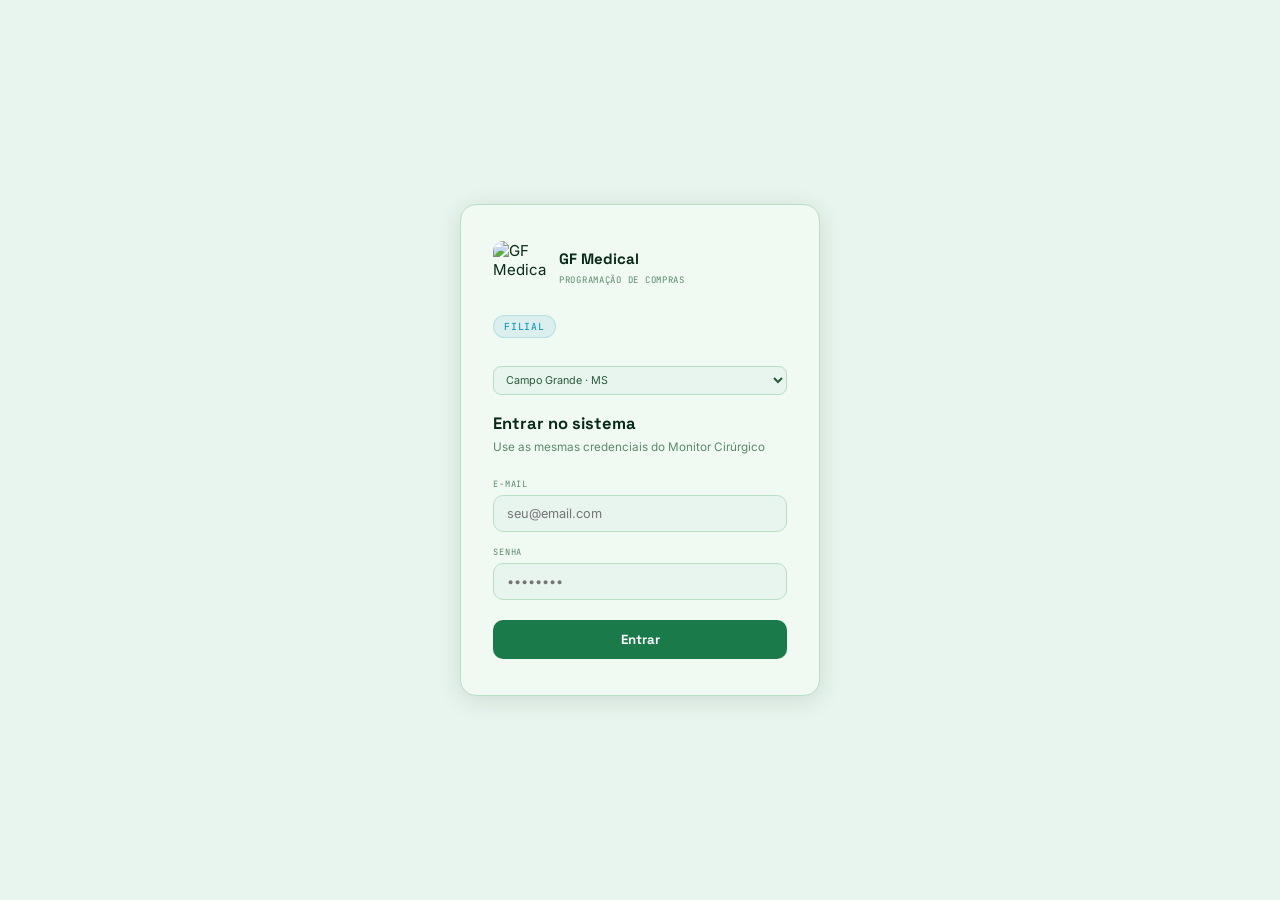
==== compras.html @ 3df59dd7 "Perfil Operador (mesmos acessos do Admin) e login sem ficar preso em Entrando (limite de 15 s) Co-Au" ====
<!DOCTYPE html>
<html lang="pt-BR">
<head>
<!-- Programação de Compras (OPME / material cirúrgico). Mesmo login, visual e filial do Controle de Fretes.
     fretes-config.js (de cada site) fixa a filial; sem ele, escolhe na tela. -->
<script src="fretes-config.js"></script>
<script>
(function(){
  var p = new URLSearchParams(location.search);
  var fixa = (window.FRETES_CONFIG || {}).filialFixa;
  if (fixa === 'cgr' || fixa === 'cba') { window._fretesBranch = fixa; window._filialFixa = true; return; }
  var f = p.get('filial');
  if (f === 'cgr' || f === 'cba') { try { localStorage.setItem('gf_fretes_branch', f); } catch (e) {} }
  var b = null;
  try { b = localStorage.getItem('gf_fretes_branch') || localStorage.getItem('gf_branch'); } catch (e) {}
  window._fretesBranch = b === 'cba' ? 'cba' : 'cgr';
})();
</script>
<meta charset="UTF-8">
<meta name="viewport" content="width=device-width, initial-scale=1.0, viewport-fit=cover">
<title>Compras · GF Medical</title>
<link href="https://fonts.googleapis.com/css2?family=Space+Grotesk:wght@300;400;500;600;700&family=JetBrains+Mono:wght@400;500&family=Inter:wght@300;400;500&display=swap" rel="stylesheet">
<script src="https://cdnjs.cloudflare.com/ajax/libs/xlsx/0.18.5/xlsx.full.min.js"></script>
<script src="nf-import.js"></script>
<style>
*,*::before,*::after{box-sizing:border-box;margin:0;padding:0}
:root{
  --bg:#e8f5ee;--surface:#f0faf3;--surface2:#d8f0e0;--surface3:#c2e6ce;
  --border:#b8dfc4;--border2:#8abfa0;--accent:#1a7a4a;--accent2:#2a9fbf;--accent3:#4db87a;
  --text:#0a2a18;--text2:#2a5a3a;--text3:#5a8a6a;
  --mono:'JetBrains Mono',monospace;--sans:'Inter',sans-serif;--display:'Space Grotesk',sans-serif;
  --radius:10px;--shadow:0 2px 12px rgba(10,42,24,0.08);--shadow-md:0 4px 24px rgba(10,42,24,0.12);
  --ok-c:#1a7a4a;--ok-bg:rgba(26,122,74,0.10);--ok-bd:rgba(26,122,74,0.28);
  --info-c:#2a9fbf;--info-bg:rgba(42,159,191,0.10);--info-bd:rgba(42,159,191,0.28);
  --warn-c:#b7790a;--warn-bg:rgba(212,146,10,0.12);--warn-bd:rgba(212,146,10,0.32);
  --crit-c:#dc2626;--crit-bg:rgba(239,68,68,0.10);--crit-bd:rgba(239,68,68,0.30);
  --mute-c:#6b7280;--mute-bg:rgba(107,114,128,0.10);--mute-bd:rgba(107,114,128,0.25);
}
html{font-size:15px}
body{font-family:var(--sans);background:var(--bg);color:var(--text);min-height:100vh;overflow-x:hidden}
body::before{content:'';position:fixed;inset:0;pointer-events:none;z-index:0;
  background-image:linear-gradient(rgba(26,122,74,0.055) 1px,transparent 1px),linear-gradient(90deg,rgba(26,122,74,0.055) 1px,transparent 1px);
  background-size:48px 48px}
html.modo-demo .sidebar-logo,html.modo-demo .login-logo,html.modo-demo .login-filial-badge{display:none!important}
body.readonly .w-only{display:none!important}
.app{display:flex;min-height:100vh;position:relative;z-index:1}
.sidebar{width:224px;min-height:100vh;background:var(--surface);border-right:1px solid var(--border);display:flex;flex-direction:column;position:fixed;top:0;left:0;z-index:100;box-shadow:var(--shadow)}
.sidebar-logo{padding:15px 16px;border-bottom:1px solid var(--border)}
.logo-mark{display:flex;align-items:center;gap:10px}
.logo-icon{width:34px;height:34px;border-radius:8px;flex-shrink:0;overflow:hidden}
.logo-icon img{width:100%;height:100%;object-fit:cover;border-radius:8px}
.logo-text strong{display:block;font-family:var(--display);font-size:0.84rem;font-weight:700;color:var(--text)}
.logo-text span{font-family:var(--mono);font-size:0.57rem;color:var(--text3);letter-spacing:0.08em;text-transform:uppercase}
.sidebar-inner{padding:10px 8px;flex:1;display:flex;flex-direction:column;overflow-y:auto}
.slabel{font-family:var(--mono);font-size:0.57rem;letter-spacing:0.12em;text-transform:uppercase;color:var(--text3);padding:6px 8px 4px}
.nav-item{display:flex;align-items:center;gap:8px;padding:7px 10px;border-radius:8px;cursor:pointer;font-size:0.78rem;font-weight:500;color:var(--text2);text-decoration:none;transition:all 0.13s;margin-bottom:1px;border:1px solid transparent}
.nav-item:hover{background:var(--surface2);color:var(--text)}
.nav-item.active{background:rgba(26,122,74,0.09);color:var(--accent);border-color:rgba(26,122,74,0.15)}
.nav-icon{font-size:0.9rem;width:18px;text-align:center;flex-shrink:0}
.nbadge{margin-left:auto;color:white;font-family:var(--mono);font-size:0.57rem;padding:1px 6px;border-radius:20px;min-width:18px;text-align:center;background:var(--accent)}
.nbadge.crit{background:var(--crit-c)}
.sdiv{height:1px;background:var(--border);margin:7px 0}
.sidebar-footer{padding:10px;border-top:1px solid var(--border)}
.user-chip{display:flex;align-items:center;gap:9px;padding:8px 10px;border-radius:8px;background:var(--surface2);border:1px solid var(--border)}
.user-avatar{width:28px;height:28px;border-radius:50%;background:linear-gradient(135deg,var(--accent2),var(--accent));display:flex;align-items:center;justify-content:center;font-family:var(--display);font-size:0.62rem;font-weight:700;color:white;flex-shrink:0}
.user-info{flex:1;min-width:0}
.user-info strong{display:block;font-size:0.72rem;font-weight:600;color:var(--text);overflow:hidden;text-overflow:ellipsis;white-space:nowrap}
.user-info span{font-family:var(--mono);font-size:0.57rem;color:var(--text3);text-transform:uppercase;letter-spacing:0.06em}
.logout{background:none;border:1px solid var(--border);border-radius:6px;color:var(--text3);cursor:pointer;font-size:0.7rem;padding:3px 6px}
.logout:hover{color:var(--crit-c);border-color:var(--crit-bd)}
.filial-sel{width:100%;margin-top:8px;padding:6px 8px;border:1px solid var(--border);border-radius:8px;background:var(--bg);font-family:var(--sans);font-size:0.72rem;color:var(--text2)}
.login-filial-sel{width:100%;margin-bottom:18px}
.main{margin-left:224px;flex:1;display:flex;flex-direction:column;min-height:100vh;min-width:0}
.filial-mobile{display:none}
.topbar{min-height:52px;background:var(--surface);border-bottom:1px solid var(--border);display:flex;align-items:center;flex-wrap:wrap;padding:8px 18px;gap:8px;position:sticky;top:0;z-index:50;box-shadow:var(--shadow)}
.page-title{font-family:var(--display);font-size:0.92rem;font-weight:700;color:var(--text);margin-right:auto}
.sbox{display:flex;align-items:center;gap:7px;background:var(--bg);border:1px solid var(--border);border-radius:var(--radius);padding:6px 11px;width:220px}
.sbox:focus-within{border-color:var(--accent)}
.sbox input{border:none;outline:none;background:transparent;font-family:var(--sans);font-size:0.78rem;color:var(--text);flex:1;min-width:0}
.tsel{padding:6px 10px;border:1px solid var(--border);border-radius:var(--radius);background:var(--bg);font-family:var(--sans);font-size:0.75rem;color:var(--text);outline:none}
.tbtn{display:flex;align-items:center;gap:5px;padding:6px 12px;border-radius:var(--radius);font-family:var(--sans);font-size:0.75rem;font-weight:600;cursor:pointer;border:none;transition:all 0.13s;white-space:nowrap}
.tbtn-p{background:var(--accent);color:white}.tbtn-p:hover{background:#155e3a}
.tbtn-g{background:transparent;color:var(--text2);border:1px solid var(--border)}.tbtn-g:hover{background:var(--surface2)}
.tbtn-d{background:transparent;color:var(--crit-c);border:1px solid var(--crit-bd);margin-right:auto}.tbtn-d:hover{background:var(--crit-bg)}
.vtabs{display:none;background:var(--surface);border-bottom:1px solid var(--border);padding:0 10px;overflow-x:auto}
.vtab{padding:9px 12px;font-size:0.76rem;font-weight:500;color:var(--text3);cursor:pointer;border-bottom:2px solid transparent;margin-bottom:-1px;white-space:nowrap}
.vtab.active{color:var(--accent);border-bottom-color:var(--accent);font-weight:600}
.page-content{padding:18px;flex:1;min-width:0}
.view{display:none}.view.active{display:block}

.badge{display:inline-flex;align-items:center;gap:4px;padding:3px 9px;border-radius:20px;font-family:var(--mono);font-size:0.6rem;font-weight:500;letter-spacing:0.04em;text-transform:uppercase;white-space:nowrap;border:1px solid}
.b-ok{color:var(--ok-c);background:var(--ok-bg);border-color:var(--ok-bd)}
.b-info{color:var(--info-c);background:var(--info-bg);border-color:var(--info-bd)}
.b-warn{color:var(--warn-c);background:var(--warn-bg);border-color:var(--warn-bd)}
.b-crit{color:var(--crit-c);background:var(--crit-bg);border-color:var(--crit-bd)}
.b-mute{color:var(--mute-c);background:var(--mute-bg);border-color:var(--mute-bd)}
.pct{font-family:var(--mono);font-size:0.7rem;font-weight:600;padding:2px 7px;border-radius:6px;border:1px solid;white-space:nowrap}
.tag-venc{font-family:var(--mono);font-size:0.55rem;font-weight:700;color:var(--crit-c);margin-left:4px;white-space:nowrap}

.stats-bar{display:grid;grid-template-columns:repeat(4,1fr);gap:10px;margin-bottom:14px}
.stat-card{background:var(--surface);border:1px solid var(--border);border-radius:var(--radius);padding:12px 14px;box-shadow:var(--shadow);position:relative;overflow:hidden}
.stat-card::before{content:'';position:absolute;top:0;left:0;right:0;height:3px;background:var(--accent)}
.stat-card.info::before{background:var(--accent2)}.stat-card.warn::before{background:var(--warn-c)}.stat-card.crit::before{background:var(--crit-c)}
.stat-lbl{font-family:var(--mono);font-size:0.57rem;letter-spacing:0.09em;text-transform:uppercase;color:var(--text3);margin-bottom:5px}
.stat-val{font-family:var(--display);font-size:1.45rem;font-weight:700;color:var(--text);line-height:1.1}
.stat-sub{font-size:0.65rem;color:var(--text3);margin-top:3px}
.dash-grid{display:grid;grid-template-columns:1fr 1fr;gap:14px;margin-bottom:14px}
.dcard{background:var(--surface);border:1px solid var(--border);border-radius:var(--radius);box-shadow:var(--shadow);overflow:hidden}
.dcard-head{padding:11px 15px;border-bottom:1px solid var(--border);background:var(--surface2);font-family:var(--display);font-size:0.8rem;font-weight:700;color:var(--text);display:flex;align-items:center;gap:7px}
.dcard-head small{margin-left:auto;font-family:var(--mono);font-size:0.58rem;font-weight:400;color:var(--text3)}
.dcard-body{padding:14px}
.bars{display:flex;flex-direction:column;gap:7px}
.bar-row{display:grid;grid-template-columns:130px 1fr 92px;align-items:center;gap:10px}
.bar-name{font-size:0.72rem;color:var(--text2);overflow:hidden;text-overflow:ellipsis;white-space:nowrap}
.bar-track{height:16px;position:relative}
.bar-fill{height:100%;background:var(--accent);border-radius:0 4px 4px 0;min-width:2px;transition:width 0.4s}
.bar-row:hover .bar-fill{background:#155e3a}
.bar-val{font-family:var(--mono);font-size:0.66rem;color:var(--text);text-align:right;white-space:nowrap}
.bar-val small{display:block;color:var(--text3);font-size:0.58rem}
.cols{display:flex;align-items:flex-end;gap:10px;height:170px;padding-top:18px;border-bottom:1px solid var(--border)}
.col{flex:1;display:flex;flex-direction:column;align-items:center;justify-content:flex-end;height:100%;min-width:0}
.col-val{font-family:var(--mono);font-size:0.58rem;color:var(--text2);margin-bottom:3px;white-space:nowrap}
.col-fill{width:100%;max-width:46px;background:var(--accent);border-radius:4px 4px 0 0;min-height:2px}
.col:hover .col-fill{background:#155e3a}
.col-lbls{display:flex;gap:10px;margin-top:5px}
.col-lbls span{flex:1;text-align:center;font-family:var(--mono);font-size:0.58rem;color:var(--text3)}
.legend-pct{display:flex;flex-wrap:wrap;gap:8px;font-size:0.68rem;color:var(--text2);align-items:center}
.empty-page{text-align:center;padding:50px 20px;font-family:var(--mono);font-size:0.78rem;color:var(--text3)}
.empty-mini{text-align:center;padding:20px;font-family:var(--mono);font-size:0.7rem;color:var(--text3)}

.filters{display:flex;align-items:center;gap:6px;flex-wrap:wrap;margin-bottom:12px}
.flabel{font-family:var(--mono);font-size:0.58rem;letter-spacing:0.1em;text-transform:uppercase;color:var(--text3)}
.fchip{padding:4px 10px;border-radius:20px;font-size:0.72rem;font-weight:500;cursor:pointer;border:1px solid var(--border);background:var(--surface);color:var(--text2);transition:all 0.13s}
.fchip:hover{border-color:var(--accent);color:var(--accent)}.fchip.on{background:rgba(26,122,74,0.08);border-color:var(--accent);color:var(--accent)}
.fdiv{width:1px;height:16px;background:var(--border);margin:0 4px}
.twrap{background:var(--surface);border:1px solid var(--border);border-radius:var(--radius);box-shadow:var(--shadow);overflow:hidden}
.thead-bar{display:flex;align-items:center;padding:11px 15px;border-bottom:1px solid var(--border);background:var(--surface2);gap:8px;flex-wrap:wrap}
.thead-title{font-family:var(--display);font-size:0.8rem;font-weight:700;color:var(--text)}
.tcount{font-family:var(--mono);font-size:0.6rem;color:var(--text3);background:var(--bg);border:1px solid var(--border);padding:2px 7px;border-radius:10px}
.tscroll{overflow-x:auto}
table{width:100%;border-collapse:collapse}
thead tr{background:rgba(26,122,74,0.025)}
th{font-family:var(--mono);font-size:0.57rem;letter-spacing:0.09em;text-transform:uppercase;color:var(--text3);padding:8px 11px;text-align:left;border-bottom:1px solid var(--border);white-space:nowrap;cursor:pointer;user-select:none}
th.num,td.num{text-align:right}
th .arr{color:var(--accent)}
tbody tr{border-bottom:1px solid var(--border);transition:background 0.12s}
tbody tr.click{cursor:pointer}
tbody tr:hover{background:rgba(26,122,74,0.03)}
tfoot td{border-top:2px solid var(--border2);font-weight:600;color:var(--text);background:rgba(26,122,74,0.03)}
td{padding:9px 11px;font-size:0.76rem;color:var(--text2);vertical-align:middle}
td.num{font-family:var(--mono);font-size:0.72rem;white-space:nowrap}
.td-strong{font-family:var(--display);font-weight:600;color:var(--text);white-space:nowrap}
.td-mono{font-family:var(--mono);font-size:0.67rem;color:var(--text3);white-space:nowrap}
.td-trunc{max-width:190px;white-space:nowrap;overflow:hidden;text-overflow:ellipsis}
.td-doc{font-family:var(--mono);font-size:0.62rem;color:var(--text3);margin-top:1px}
.row-acts{display:flex;gap:3px;justify-content:flex-end}
.abtn{width:25px;height:25px;border-radius:5px;border:1px solid var(--border);background:var(--surface);color:var(--text3);font-size:0.72rem;cursor:pointer;display:flex;align-items:center;justify-content:center;transition:all 0.12s}
.abtn:hover{border-color:var(--accent);color:var(--accent)}
.abtn.del:hover{border-color:var(--crit-c);color:var(--crit-c)}
.stars{color:#d4920a;letter-spacing:1px;white-space:nowrap}
.stars .off{color:var(--border2)}

.modal-ov{position:fixed;inset:0;background:rgba(10,42,24,0.42);backdrop-filter:blur(4px);z-index:200;display:none;align-items:center;justify-content:center;padding:20px}
.modal-ov.open{display:flex}
.modal{background:var(--surface);border:1px solid var(--border);border-radius:14px;width:100%;max-width:700px;box-shadow:var(--shadow-md);overflow:hidden;max-height:calc(100vh - 40px);display:flex;flex-direction:column;animation:mIn 0.2s ease}
@keyframes mIn{from{opacity:0;transform:scale(0.97)}to{opacity:1;transform:scale(1)}}
.mhead{padding:15px 19px;border-bottom:1px solid var(--border);display:flex;align-items:center;justify-content:space-between;background:var(--surface2)}
.mtitle{font-family:var(--display);font-size:0.9rem;font-weight:700;color:var(--text)}
.mclose{width:25px;height:25px;border-radius:6px;border:1px solid var(--border);background:transparent;color:var(--text3);cursor:pointer;font-size:0.85rem}
.mbody{padding:18px;overflow-y:auto;flex:1}
.mfoot{padding:13px 18px;border-top:1px solid var(--border);display:flex;align-items:center;justify-content:flex-end;gap:8px;background:var(--surface2)}
.fgrid{display:grid;grid-template-columns:repeat(4,1fr);gap:11px}
.fg{display:flex;flex-direction:column;gap:4px;grid-column:span 2;min-width:0}
.fg.s1{grid-column:span 1}.fg.s4{grid-column:span 4}
.flbl{font-family:var(--mono);font-size:0.57rem;letter-spacing:0.1em;text-transform:uppercase;color:var(--text3)}
.flbl .req{color:var(--crit-c)}
.finput{padding:8px 11px;border:1px solid var(--border);border-radius:var(--radius);background:var(--bg);font-family:var(--sans);font-size:0.78rem;color:var(--text);outline:none;width:100%}
.finput:focus{border-color:var(--accent);background:var(--surface)}
textarea.finput{resize:vertical;min-height:60px}
.pdf-result{grid-column:span 4;padding:10px 12px;border-radius:var(--radius);background:var(--info-bg);border:1px solid var(--info-bd);font-size:0.72rem;color:var(--text2);line-height:1.6}
.pdf-result b{color:var(--text)}
.pdf-result .ok{color:var(--ok-c)}.pdf-result .miss{color:var(--warn-c)}
.pdf-result details{margin-top:6px}
.pdf-result textarea{width:100%;height:140px;font-family:var(--mono);font-size:0.65rem;margin-top:4px;border:1px solid var(--border);border-radius:6px;padding:6px;background:var(--bg);color:var(--text2)}
.finput.from-pdf{border-color:var(--accent2);background:rgba(42,159,191,0.06)}
.drop-ov{position:fixed;inset:0;z-index:300;background:rgba(42,159,191,0.18);border:3px dashed var(--accent2);display:none;align-items:center;justify-content:center;font-family:var(--display);font-size:1.2rem;font-weight:700;color:var(--accent2);pointer-events:none}
.drop-ov.show{display:flex}
.aud-cob{display:inline-flex;gap:2px}
.ctes-filtros{margin-bottom:14px}.ctes-filtros .filters{margin-bottom:0}
.op-venc{color:var(--crit-c);font-weight:700}
.bk-aviso{display:flex;align-items:center;gap:10px;flex-wrap:wrap;margin-bottom:12px;padding:9px 12px;border-radius:var(--radius);background:rgba(212,146,10,.08);border:1px solid rgba(212,146,10,.35);font-size:0.78rem}
.meta-barra{height:7px;border-radius:4px;background:var(--border);overflow:hidden;min-width:80px}.meta-barra>i{display:block;height:100%;background:var(--ok-c)}.meta-barra>i.passou{background:var(--crit-c)}
.cot-sug-cte{margin-bottom:8px;padding:6px 10px;border-radius:var(--radius);background:rgba(77,184,122,.1);border:1px solid rgba(77,184,122,.35);font-size:0.74rem;display:flex;gap:6px;flex-wrap:wrap;align-items:center}
.cot-opcoes{margin-top:10px;width:100%;min-width:0}.cot-opcoes table{width:100%;table-layout:auto}.cot-opcoes td,.cot-opcoes th{padding:5px 8px}
/* cotação: nada estica a janela para os lados (textos longos quebram linha) */
#modal-form>*{min-width:0}.fpreview{min-width:0;overflow-wrap:anywhere}.fpreview>*{max-width:100%}
.fpreview .td-mono,.cot-opcoes .td-mono,.tab-conta,.tab-dicas,.tab-rec{white-space:normal;overflow-wrap:anywhere}
#modal .mbody{overflow-x:hidden}
.cot-op-atual td{background:rgba(42,159,191,.08)}
.cot-opcoes td:last-child{width:1%;white-space:nowrap}.cot-opcoes .num{white-space:nowrap;overflow-wrap:normal}
.cot-opcoes .fchip,.cot-opcoes .badge{white-space:nowrap;overflow-wrap:normal;word-break:normal}
.chk-coleta{display:flex!important;flex-direction:row!important;align-items:center;gap:6px;justify-content:flex-start;cursor:pointer}
.chk-coleta input{width:auto;margin:0}
.tab-dicas{margin-top:8px;padding:8px 10px;border-radius:var(--radius);background:rgba(42,159,191,.07);border:1px solid rgba(42,159,191,.3);font-size:0.74rem;line-height:1.55}
.tab-dicas ul{margin:4px 0 0 16px;padding:0}.tab-dicas li{margin:3px 0}
.sim-colar{margin-bottom:12px;border:1px dashed var(--border2);border-radius:var(--radius);padding:8px 10px;background:var(--surface)}
.sim-colar summary{cursor:pointer;font-weight:700;font-size:0.8rem;color:var(--text)}
.sim-colar textarea{margin-top:8px;font-size:0.76rem;resize:vertical}
.sim-colar[open] summary{margin-bottom:2px}
#cot-lido,#sim-lido{white-space:normal;overflow-wrap:anywhere;line-height:1.5}
.calculo-wrap{max-width:980px}
.sim-grid{grid-template-columns:1fr 84px 1fr 84px}.sim-grid .fg{grid-column:auto}
.sim-grid .fg:nth-child(5){grid-column:1 / span 2}.sim-grid .fg:nth-child(6){grid-column:3 / span 2}
.sim-vol{display:grid;grid-template-columns:70px repeat(3,1fr) 34px;gap:6px;margin-bottom:6px;align-items:center}
.sim-vol .finput{padding:7px 8px}
.sim-conta{font-size:0.66rem;color:var(--text2);margin-top:2px;line-height:1.4}
@media(max-width:680px){.sim-grid{grid-template-columns:1fr 70px}.sim-grid .fg:nth-child(5),.sim-grid .fg:nth-child(6){grid-column:1 / -1}}
body{padding-bottom:38px}.sidebar{padding-bottom:38px}
.tab-rec{margin-top:8px;padding:7px 10px;border-radius:var(--radius);background:rgba(212,146,10,.08);border:1px solid rgba(212,146,10,.35);font-size:0.74rem}
.rast-nf{border:1px solid var(--border);border-radius:var(--radius);padding:10px 12px;margin-bottom:10px;background:var(--surface)}
.rast-top{display:flex;align-items:center;gap:10px;flex-wrap:wrap;margin-bottom:4px}
.rast-ev{list-style:none;margin:10px 0 0 6px;padding:0 0 0 14px;border-left:2px solid var(--border2)}
.rast-ev li{position:relative;display:flex;gap:10px;padding:0 0 10px 6px;font-size:0.76rem;color:var(--text)}
.rast-ev li::before{content:'';position:absolute;left:-21px;top:4px;width:10px;height:10px;border-radius:50%;background:var(--border2)}
.rast-ev li:first-child::before{background:var(--ok-c)}
.rast-dh{font-family:var(--mono);font-size:0.68rem;color:var(--text2);min-width:92px}
.rast-det{color:var(--text2);font-size:0.7rem;margin-top:2px}
.calc-rota-grid{grid-template-columns:1fr 110px}
.calc-rota-grid .fg{grid-column:auto}.calc-rota-grid .fg:last-child{grid-column:1 / -1}
.tab-conta{margin-top:8px;padding:8px 10px;border-radius:var(--radius);background:var(--surface2, rgba(0,0,0,.03));font-size:0.72rem;color:var(--text2);line-height:1.6}
.tab-alt{margin-top:8px;display:flex;gap:6px;flex-wrap:wrap;align-items:center}
.sql-passos{margin:0 0 6px 18px;font-size:0.78rem;color:var(--text2);line-height:1.7}
.dup-grupo{border:1px solid var(--border);border-radius:var(--radius);padding:10px 12px;margin-bottom:10px;background:var(--surface)}
.dup-grupo table td{padding:6px 8px}
.cte-cards{display:flex;flex-direction:column;gap:8px;padding:10px}
.cte-card{border:1px solid var(--border);border-left:4px solid var(--border2);border-radius:var(--radius);padding:10px 12px;background:var(--surface);cursor:pointer}
.cte-card.ok{border-left-color:var(--ok-c)}.cte-card.warn{border-left-color:var(--warn-c)}.cte-card.crit{border-left-color:var(--crit-c)}
.cte-card-top{display:flex;align-items:center;gap:8px}
.cte-card-top b{font-family:var(--display);font-size:0.88rem;color:var(--text)}
.cte-card-top input{width:20px;height:20px}
.cte-card-val{margin-left:auto;font-family:var(--display);font-weight:700;color:var(--text)}
.cte-card-lin{font-size:0.72rem;color:var(--text2);margin-top:3px;display:flex;gap:6px;flex-wrap:wrap;align-items:center}
@media(max-width:680px){.mfoot .tbtn{padding:10px 14px;font-size:0.82rem}.abtn{width:34px;height:34px}}
.fat-ctes{max-height:220px;overflow:auto;border:1px solid var(--border);border-radius:var(--radius);padding:8px;background:var(--bg);display:flex;flex-direction:column;gap:3px}
.fat-cte{font-size:0.74rem;color:var(--text2);display:flex;align-items:center;gap:6px}
.fat-ctes-acts{display:flex;gap:6px;margin-bottom:4px}
.unif-grupo{border:1px solid var(--border);border-radius:var(--radius);padding:10px 12px;margin-bottom:8px;background:var(--surface)}
.unif-grupo label{display:inline-flex;align-items:center;gap:5px;margin-right:12px;font-size:0.76rem}
.aud-explica{padding:10px 15px;font-size:0.72rem;color:var(--text2);border-bottom:1px solid var(--border);line-height:1.6}
.aud-transp{display:flex;flex-wrap:wrap;gap:6px;padding:10px 15px;border-bottom:1px solid var(--border)}
.aud-achado{font-size:0.7rem;line-height:1.5}
.meta-cols{position:relative}
.meta-linha{position:absolute;left:0;right:0;border-top:2px dashed var(--warn-c);pointer-events:none}
.meta-linha span{position:absolute;right:0;top:-16px;font-family:var(--mono);font-size:0.56rem;color:var(--warn-c);background:var(--surface);padding:0 3px}
.col-fill.acima{background:var(--warn-c)}
.meta-edit{display:inline-flex;align-items:center;gap:4px;margin-left:auto;font-family:var(--mono);font-size:0.6rem;font-weight:400;color:var(--text3)}
.meta-edit input{width:58px;padding:2px 5px;border:1px solid var(--border);border-radius:5px;background:var(--bg);font-family:var(--mono);font-size:0.66rem}
.dash-col{display:flex;flex-direction:column;gap:14px;margin-bottom:14px}
.rota-head td{background:var(--surface2);font-family:var(--display);font-weight:700;color:var(--text);font-size:0.74rem}
.calc-alerta{margin-top:5px;padding:6px 9px;border-radius:7px;background:var(--warn-bg);border:1px solid var(--warn-bd);font-size:0.7rem;color:var(--text);line-height:1.5}
.lote-status{display:none;align-items:center;gap:8px;flex-wrap:wrap;padding:9px 15px;border-bottom:1px solid var(--border);background:var(--info-bg);font-size:0.76rem;color:var(--text)}
.lote-status.show{display:flex}
.lote-status .tsel,.lote-status .finput{padding:5px 8px;width:auto}
td.sel,th.sel{width:30px;padding-left:12px;padding-right:0}
.nova-versao{position:fixed;top:12px;left:50%;transform:translateX(-50%);z-index:450;display:none;align-items:center;gap:10px;padding:9px 14px;border-radius:var(--radius);background:var(--surface);border:1px solid var(--accent2);box-shadow:var(--shadow-md);font-size:0.78rem;color:var(--text)}
.nova-versao.show{display:flex}
.aviso-banco{display:none;margin-bottom:14px;padding:11px 14px;border-radius:var(--radius);background:var(--warn-bg);border:1px solid var(--warn-bd);font-size:0.78rem;color:var(--text);line-height:1.6}
.aviso-banco.show{display:block}
.aviso-banco code{font-family:var(--mono);font-size:0.7rem;background:var(--surface);padding:1px 5px;border-radius:4px}
.versao{font-family:var(--mono);font-size:0.55rem;color:var(--text3);text-align:center;margin-top:6px}
.calc-grid{display:grid;grid-template-columns:minmax(0,1fr) minmax(0,1.3fr);gap:14px;align-items:start}
.calc-nf{font-family:var(--display);font-size:1.15rem;font-weight:700;padding:10px 12px}
.calc-op{display:grid;grid-template-columns:1.6fr 1fr 0.7fr 28px;gap:6px;margin-bottom:6px}
.calc-op .finput{padding:7px 9px}
.add-item{display:inline-flex;align-items:center;gap:5px;padding:5px 12px;border-radius:8px;border:1.5px dashed var(--border2);background:transparent;color:var(--text3);font-family:var(--mono);font-size:0.68rem;font-weight:600;cursor:pointer;margin-top:3px}
.add-item:hover{border-color:var(--accent);color:var(--accent)}
.item-rm{background:none;border:1px solid var(--border);color:var(--text3);border-radius:6px;width:28px;height:30px;cursor:pointer}
.item-rm:hover{border-color:var(--crit-c);color:var(--crit-c)}
.calc-limites{margin-top:14px;padding:10px 12px;border-radius:var(--radius);background:var(--bg);border:1px dashed var(--border2);font-size:0.74rem;color:var(--text2);line-height:1.7}
.calc-card{border:1px solid var(--border);border-left:4px solid var(--mute-c);border-radius:var(--radius);padding:11px 13px;margin-bottom:9px;background:var(--surface)}
.calc-card.ok{border-left-color:var(--ok-c)}.calc-card.warn{border-left-color:var(--warn-c)}.calc-card.crit{border-left-color:var(--crit-c)}
.calc-card-top{display:flex;align-items:center;gap:8px;flex-wrap:wrap}
.calc-card-top b{font-family:var(--display);font-size:0.86rem;color:var(--text)}
.calc-pct{font-family:var(--display);font-size:1.35rem;font-weight:700;margin-left:auto}
.calc-pct.ok{color:var(--ok-c)}.calc-pct.warn{color:var(--warn-c)}.calc-pct.crit{color:var(--crit-c)}
.calc-veredito{font-size:0.78rem;font-weight:600;margin-top:4px;color:var(--text)}
.calc-det{font-size:0.7rem;color:var(--text3);margin-top:3px;line-height:1.6}
.calc-salvar{display:flex;gap:8px;padding:0 14px 14px}
.calc-salvar .finput{flex:1}
.calc-hist-op{display:inline-block;margin:1px 6px 1px 0;white-space:nowrap}
.calc-melhor{font-family:var(--mono);font-size:0.56rem;font-weight:700;padding:2px 7px;border-radius:20px;background:var(--accent);color:white;letter-spacing:0.05em}
@media(max-width:860px){.calc-grid{grid-template-columns:1fr}}
.modal.modal-lg{max-width:1200px}
.par-grid{display:grid;grid-template-columns:repeat(3,minmax(0,1fr));gap:12px;margin-bottom:12px}
.par-box{border:1px solid var(--border);border-radius:10px;padding:10px 12px;background:var(--surface)}
.par-box label{font-weight:700;font-size:13px;display:flex;align-items:center;gap:6px;flex-wrap:wrap}
.par-box input{width:76px;display:inline-block}
.par-box .par-help{font-size:12px;color:var(--text-muted,#5b6b62);margin-top:6px;line-height:1.45}
.par-presets{display:flex;gap:8px;flex-wrap:wrap;align-items:center;margin-bottom:12px}
.par-ex{border-radius:10px;padding:10px 12px;background:rgba(30,130,76,0.07);line-height:1.6;font-size:13px;margin-bottom:10px}
.par-warn{border-radius:10px;padding:8px 12px;background:rgba(220,140,20,0.12);color:#8a5200;font-size:13px;margin-bottom:6px}
.par-fabs{display:flex;flex-direction:column;gap:4px;margin-top:8px;max-width:620px}
.par-fab{display:grid;grid-template-columns:minmax(0,1fr) 84px 84px 84px;gap:8px;align-items:center;font-size:12.5px;padding:3px 0;border-bottom:1px dashed var(--border)}
.par-fab:last-child{border-bottom:0}
.par-fab-cab{border-bottom:1px solid var(--border)!important;padding-bottom:5px}
.par-fab-cab span:not(:first-child){text-align:center}
.par-fab>span:first-child{overflow:hidden;text-overflow:ellipsis;white-space:nowrap}
.par-fab-cab{font-family:var(--mono);font-size:0.6rem;letter-spacing:.06em;text-transform:uppercase;color:var(--text3)}
.par-fabs input{width:84px;text-align:center}
.stats-auto{grid-template-columns:repeat(auto-fit,minmax(170px,1fr))}
.par-card>summary::-webkit-details-marker{display:none}
.par-card>summary{list-style:none;flex-wrap:wrap}
.par-card>summary small{margin-left:auto}
.par-card[open]>summary .par-seta{transform:rotate(90deg)}
.par-seta{display:inline-block;transition:transform .15s;color:var(--text3)}
.par-resumo{font-family:var(--mono);font-size:0.68rem;font-weight:500;color:var(--text2);background:var(--surface);border:1px solid var(--border);border-radius:20px;padding:2px 10px}
.frow{display:flex;align-items:center;gap:6px;flex-wrap:wrap}
.frow+.frow{margin-top:8px;padding-top:8px;border-top:1px dashed var(--border)}
.flabel{font-family:var(--mono);font-size:0.6rem;letter-spacing:.08em;text-transform:uppercase;color:var(--text3);min-width:70px}
.tb-grande td{vertical-align:top}
.tb-grande tbody tr{border-left:3px solid transparent}
.tb-grande tbody tr.sit-comprar,.tb-grande tbody tr.rs-semreserva{border-left-color:#dc2626}
.tb-grande tbody tr.sit-atencao,.tb-grande tbody tr.rs-abaixo{border-left-color:#d97706}
.tb-grande tbody tr.sit-ok,.tb-grande tbody tr.rs-ok{border-left-color:#16a34a}
.tb-grande tbody tr.rs-acima{border-left-color:#2563eb}
.tb-grande thead th{position:sticky;top:0;background:var(--surface2);z-index:1}
.tb-grande .prod{min-width:200px;max-width:300px}
.tb-grande td.num{white-space:normal;min-width:84px;max-width:190px}
.tb-grande td.num>div{display:flex;flex-wrap:wrap;justify-content:flex-end;gap:2px}
.tb-grande td.num .mini{margin:2px 0 0}
.tb-grande td:first-child{width:1%;min-width:118px}
.tb-grande td:first-child .badge{white-space:normal;text-align:left}
.tb-grande .prod b{color:var(--text);font-weight:600}
.cod{font-family:var(--mono);font-size:0.66rem;color:var(--text3)}
.mini{display:inline-flex;align-items:center;gap:3px;font-family:var(--mono);font-size:0.6rem;padding:1px 6px;border-radius:10px;background:var(--surface2);border:1px solid var(--border);color:var(--text2);margin:2px 3px 0 0;white-space:nowrap}
.mini.warn{background:rgba(217,119,6,.1);border-color:rgba(217,119,6,.35);color:#92400e}
.mini.crit{background:rgba(220,38,38,.08);border-color:rgba(220,38,38,.3);color:#991b1b}
.mini.ok{background:rgba(22,163,74,.08);border-color:rgba(22,163,74,.3);color:#166534}
.mini.info{background:rgba(37,99,235,.08);border-color:rgba(37,99,235,.3);color:#1e40af}
.big{font-size:0.9rem;font-weight:700;color:var(--text)}
.prog-acoes{position:sticky;bottom:34px;z-index:5;margin-top:12px;display:flex;align-items:center;gap:8px;flex-wrap:wrap;padding:10px 14px;border-radius:var(--radius);background:var(--surface);border:1px solid var(--border);box-shadow:0 6px 20px rgba(10,42,24,.14)}
.prog-acoes .tot{font-family:var(--mono);font-size:0.72rem;color:var(--text2);margin-right:auto}
.prog-acoes .tot b{font-size:0.9rem;color:var(--text)}
.acao-cards{display:grid;grid-template-columns:repeat(auto-fit,minmax(200px,1fr));gap:10px;margin-bottom:14px}
.acao{border:1px solid var(--border);border-radius:var(--radius);background:var(--surface);padding:12px 14px;cursor:pointer;box-shadow:var(--shadow);transition:transform .1s, box-shadow .1s}
.acao:hover{transform:translateY(-1px);box-shadow:0 6px 16px rgba(10,42,24,.12)}
.acao.on{outline:2px solid var(--accent,#1a7a4a)}
.acao .n{font-size:1.5rem;font-weight:800;color:var(--text);font-family:var(--display)}
.acao .t{font-family:var(--mono);font-size:0.6rem;letter-spacing:.08em;text-transform:uppercase;color:var(--text3)}
.acao .d{font-size:0.7rem;color:var(--text2);margin-top:2px}
.acao.a1{border-top:3px solid #d97706}.acao.a2{border-top:3px solid #16a34a}.acao.a3{border-top:3px solid #dc2626}.acao.a0{border-top:3px solid #2563eb}
.forn-grid{display:grid;grid-template-columns:1fr 1fr;gap:10px 14px}
.forn-grid label{display:flex;flex-direction:column;gap:4px;font-size:12px;color:var(--text2)}
.forn-grid .fl2{grid-column:1/-1}
@media(max-width:700px){.forn-grid{grid-template-columns:1fr}}
.graf{position:relative;min-height:190px}
.graf svg{display:block;width:100%;height:190px;overflow:visible}
.graf .bar{fill:var(--accent,#1a7a4a);opacity:.85}
.graf .bar:hover{opacity:1}
.graf .bar.atual{fill:#d97706}
.graf .eixo{font-family:var(--mono);font-size:10px;fill:var(--text3)}
.graf .grid{stroke:var(--border);stroke-width:1}
.graf .orc{stroke:#dc2626;stroke-width:1.5;stroke-dasharray:5 4}
.graf-tip{position:absolute;pointer-events:none;background:var(--surface);border:1px solid var(--border);box-shadow:var(--shadow-md);border-radius:8px;padding:6px 9px;font-size:12px;color:var(--text);white-space:nowrap;transform:translate(-50%,-110%);display:none;z-index:3}
.sel{width:28px;text-align:center}
.sel-bar{display:none;align-items:center;gap:6px;flex-wrap:wrap;padding:8px 12px;margin-bottom:10px;border-radius:var(--radius);background:rgba(37,99,235,.08);border:1px solid rgba(37,99,235,.3)}
.sel-bar.on{display:flex}
/* Programação — barra de ações, KPIs e filtros */
.prog-topo{position:sticky;top:0;z-index:6;display:flex;align-items:center;gap:14px;flex-wrap:wrap;padding:10px 14px;margin:-4px 0 12px;border-radius:var(--radius);background:var(--surface);border:1px solid var(--border);box-shadow:var(--shadow)}
.prog-topo .pt-resumo{display:flex;flex-direction:column;gap:2px;margin-right:auto;min-width:0}
.prog-topo .pt-lbl{font-family:var(--mono);font-size:.58rem;letter-spacing:.08em;text-transform:uppercase;color:var(--text3)}
.prog-topo .tot{font-family:var(--mono);font-size:.78rem;color:var(--text2);display:flex;align-items:baseline;gap:8px;flex-wrap:wrap}
.prog-topo .tot b{color:var(--text);font-size:.9rem}
.prog-topo .tot .pt-v{font-family:var(--display);font-size:1.25rem}
.prog-topo .pt-sep{width:1px;height:12px;background:var(--border);display:inline-block}
.prog-topo .pt-acoes{display:flex;gap:8px;align-items:center;flex-wrap:wrap}
.pt-menu{position:relative}.pt-menu>summary{list-style:none;cursor:pointer}.pt-menu>summary::-webkit-details-marker{display:none}
.pt-pop{position:absolute;right:0;top:calc(100% + 6px);z-index:30;min-width:210px;background:var(--surface);border:1px solid var(--border);border-radius:10px;box-shadow:var(--shadow-md);padding:6px;display:flex;flex-direction:column}
.pt-pop button{all:unset;cursor:pointer;padding:8px 10px;border-radius:7px;font-size:.8rem;color:var(--text)}.pt-pop button:hover{background:var(--surface2)}
.prog-kpis{gap:10px;margin-bottom:12px}
.prog-kpis .stat-card{padding:9px 12px}
.prog-kpis .stat-val{font-size:1.15rem}
.prog-kpis .stat-sub{font-size:.6rem;white-space:nowrap;overflow:hidden;text-overflow:ellipsis}
.prog-filtros .dcard-body{padding:10px 14px}
.prog-filtros .frow+.frow{margin-top:7px;padding-top:7px}
.prog-filtros .flabel{min-width:64px}
.seg{display:inline-flex;border:1px solid var(--border);border-radius:9px;overflow:hidden;background:var(--surface)}
.seg .fchip{border:0;border-radius:0;padding:6px 12px;border-right:1px solid var(--border);background:transparent}
.seg .fchip:last-child{border-right:0}
.seg .fchip.on{background:var(--accent);color:#fff}
.fchip .cnt{display:inline-block;margin-left:6px;min-width:18px;padding:0 5px;border-radius:9px;background:var(--surface2);color:var(--text2);font-family:var(--mono);font-size:.6rem;line-height:16px;text-align:center}
.seg .fchip.on .cnt{background:rgba(255,255,255,.25);color:#fff}
.fchip.vazio{opacity:.45}
.fdiv-v{width:1px;height:20px;background:var(--border);margin:0 6px}
#tb-prog.compacto td.col-q{white-space:nowrap}
#tb-prog.compacto td.col-q .q-cx{display:inline-flex;gap:3px;vertical-align:middle;margin-left:6px}
#tb-prog.compacto td.col-q .q-cx .mini{margin:0}
#tb-prog.compacto td.num{min-width:0}
#tb-prog.compacto .prod{max-width:320px}
#view-programacao .thead-bar{flex-wrap:nowrap}
#view-programacao #prog-info{flex:1;min-width:0;overflow:hidden;text-overflow:ellipsis;white-space:nowrap;text-align:right;display:block}
#view-programacao .thead-bar .tbtn{white-space:nowrap;flex:none}
#tb-prog.compacto td.col-q .finput{width:62px!important}
#tb-prog.compacto tr:not(.aberta) td.col-q .q-cx .mini:not(a){display:none}
#tb-prog.compacto td .badge{font-size:.55rem;padding:2px 6px;letter-spacing:.02em}
#tb-prog.compacto td,#tb-prog.compacto th{padding-left:8px;padding-right:8px}
#tb-prog.compacto .prod{max-width:280px}
#tb-prog.compacto td.col-q .q-cx a.mini{font-size:.55rem;padding:0 5px}
#tb-prog.compacto{font-size:12px}
#tb-prog.compacto td.num .big{font-size:.8rem}
#tb-prog .l-curto{display:none}
#tb-prog.compacto .l-longo{display:none}#tb-prog.compacto .l-curto{display:inline}
#tb-prog.compacto th.sel,#tb-prog.compacto td.sel{width:28px;padding-right:0}
#tb-prog.compacto td.prod{width:250px;max-width:250px}
#tb-prog.compacto td.prod .cod,#tb-prog.compacto td.prod b{display:block;max-width:250px;overflow:hidden;text-overflow:ellipsis;white-space:nowrap}
#tb-prog.compacto tr.aberta td.prod b{white-space:normal}
/* modo escuro */
:root[data-theme="dark"]{--bg:#0e1712;--surface:#14211a;--surface2:#1b2c22;--surface3:#23382b;--border:#2a4233;--border2:#3c5b47;--accent:#3fbf7f;--accent2:#4cc3e0;--accent3:#5fd08f;
  --text:#e2f1e7;--text2:#b3d2bf;--text3:#7ea28b;--shadow:0 2px 12px rgba(0,0,0,.35);--shadow-md:0 4px 24px rgba(0,0,0,.45);
  --ok-c:#4fd18c;--info-c:#5fcbe6;--warn-c:#f0b43c;--crit-c:#f26b6b;--mute-c:#9aa3ad}
:root[data-theme="dark"] body::before{background-image:linear-gradient(rgba(63,191,127,.04) 1px,transparent 1px),linear-gradient(90deg,rgba(63,191,127,.04) 1px,transparent 1px)}
:root[data-theme="dark"] .seg .fchip.on{color:#06140c}
:root[data-theme="dark"] .tbtn:not(.tbtn-p):not(.tbtn-g){background:var(--surface2);color:var(--text)}
:root[data-theme="dark"] .tbtn-p{color:#06140c}
/* barra do topo abaixo do cabeçalho fixo */
.prog-topo{top:var(--tb-h,52px)}
.tscroll-prog{max-height:calc(100vh - var(--tb-h,52px) - 130px)}
.prog-topo .pt-subir{display:none}
#view-programacao.rolado .prog-topo .pt-subir{display:inline-flex}
/* situação na cor da linha (compacto: sem a coluna Situação) */
#tb-prog.compacto thead th:nth-child(2),#tb-prog.compacto tbody tr:not(.grp) td:nth-child(2){display:none}
#tb-prog tbody tr{border-left-width:4px!important}
#tb-prog.compacto tbody tr.sit-comprar:not(.grp){background:color-mix(in srgb,var(--crit-c) 4%,transparent)}
#tb-prog.compacto tbody tr.sit-atencao:not(.grp){background:color-mix(in srgb,var(--warn-c) 4%,transparent)}
#tb-prog tbody tr.urg:not(.grp){background:color-mix(in srgb,var(--crit-c) 10%,transparent)!important;border-left-color:#991b1b!important}
#tb-prog .urg-tag{display:inline-block;margin-left:6px;padding:0 6px;border-radius:8px;background:var(--crit-c);color:#fff;font-size:.55rem;font-family:var(--mono);vertical-align:middle}
#tb-prog .sub{display:block;font-family:var(--mono);font-size:.58rem;color:var(--text3);white-space:nowrap}
#tb-prog .sub.urg-t{color:var(--crit-c);font-weight:700}
#tb-prog tr.sel-row td{box-shadow:inset 0 2px 0 var(--accent),inset 0 -2px 0 var(--accent)}
#tb-prog tr.grp .grp-sub{font-weight:400;font-size:.72rem;color:var(--text2)}
/* fornecedores da lista */
.forn-strip{display:flex;gap:8px;flex-wrap:wrap;margin:0 0 12px}
.forn-strip .fs{display:inline-flex;align-items:center;gap:6px;padding:6px 10px;border-radius:9px;border:1px solid var(--border);background:var(--surface);font-size:.74rem;cursor:pointer}
.forn-strip .fs:hover{border-color:var(--accent)}
.forn-strip .fs b{font-family:var(--mono)}
.forn-strip .fs.min-falta{border-color:var(--warn-c);background:color-mix(in srgb,var(--warn-c) 8%,var(--surface))}
.forn-strip .fs.on{border-color:var(--accent);box-shadow:0 0 0 1px var(--accent)}
/* parâmetros em painel lateral */
details.par-card[open]{position:fixed;top:0;right:0;bottom:0;width:min(560px,100vw);z-index:90;margin:0!important;border-radius:0;overflow:auto;box-shadow:-12px 0 32px rgba(0,0,0,.22);background:var(--surface)}
details.par-card[open]>summary{position:sticky;top:0;z-index:2;background:var(--surface2)}
details.par-card[open]>summary small{font-size:0}
details.par-card[open]>summary small::after{content:'✕ fechar';font-size:.7rem}
/* ficha do produto */
.drawer{position:fixed;top:0;right:0;bottom:0;width:min(480px,100vw);z-index:85;background:var(--surface);border-left:1px solid var(--border);box-shadow:-12px 0 32px rgba(0,0,0,.2);transform:translateX(105%);transition:transform .18s ease;display:flex;flex-direction:column}
.drawer.on{transform:none}
.dr-head{display:flex;align-items:flex-start;gap:10px;padding:14px 16px;border-bottom:1px solid var(--border);background:var(--surface2)}
.dr-head .dr-t{flex:1;min-width:0}
.dr-head .dr-t b{display:block;font-family:var(--display);font-size:.95rem;color:var(--text)}
.dr-head .dr-t span{font-family:var(--mono);font-size:.65rem;color:var(--text3)}
.dr-head button{all:unset;cursor:pointer;font-size:1rem;padding:2px 6px;color:var(--text2)}
.dr-body{padding:14px 16px;overflow:auto;flex:1;display:flex;flex-direction:column;gap:14px}
.dr-kpis{display:grid;grid-template-columns:repeat(3,1fr);gap:8px}
.dr-kpis div{border:1px solid var(--border);border-radius:9px;padding:7px 9px;background:var(--bg)}
.dr-kpis small{display:block;font-family:var(--mono);font-size:.55rem;text-transform:uppercase;letter-spacing:.06em;color:var(--text3)}
.dr-kpis b{font-size:.95rem;color:var(--text)}
.dr-sec h4{font-family:var(--mono);font-size:.6rem;text-transform:uppercase;letter-spacing:.08em;color:var(--text3);margin:0 0 6px}
.dr-sec table{width:100%;font-size:.74rem;border-collapse:collapse}.dr-sec td{padding:4px 6px;border-bottom:1px solid var(--border)}
.dr-alerta{padding:8px 10px;border-radius:9px;font-size:.78rem}
.dr-alerta.crit{background:color-mix(in srgb,var(--crit-c) 12%,transparent);color:var(--crit-c)}
.dr-alerta.ok{background:color-mix(in srgb,var(--ok-c) 12%,transparent);color:var(--ok-c)}
.dr-q{display:flex;align-items:center;gap:8px;flex-wrap:wrap}
.dr-q .finput{width:110px;font-weight:700;text-align:right}
.dr-dica{font-family:var(--mono);font-size:.58rem;color:var(--text3)}
#tb-prog td.col-q{text-align:right}
#tb-prog.compacto td.col-q .q-cx{display:inline-flex!important;width:74px;justify-content:flex-start;margin-left:6px;vertical-align:middle}
#tb-prog.compacto td.col-q .q-cx a.mini{width:100%;justify-content:center;box-sizing:border-box}
#tb-prog td.col-q>.finput{vertical-align:middle}
#tb-prog td.col-q{text-align:left!important}
#tb-prog thead th.th-q{text-align:left!important;padding-left:14px}
.pt-sim{display:flex;gap:6px;align-items:center}
.pt-sim .tsel{padding:5px 8px;font-size:.72rem}
#view-programacao.simulando .prog-topo{border-color:var(--warn-c);box-shadow:0 0 0 2px color-mix(in srgb,var(--warn-c) 35%,transparent)}
.novid{display:flex;gap:10px;align-items:center;flex-wrap:wrap;padding:10px 14px;margin-bottom:12px;border-radius:var(--radius);border:1px solid var(--info-bd,#9cd);background:color-mix(in srgb,var(--info-c) 8%,var(--surface));font-size:.8rem}
@media(max-width:680px){#modal-aprov .modal{max-width:100%!important}}
/* Programação — layout profissional */
.tscroll-prog{max-height:calc(100vh - 190px);overflow:auto}
#tb-prog{font-size:12.5px}
#tb-prog td.num,#tb-prog th.num{font-variant-numeric:tabular-nums}
#tb-prog thead th{position:sticky;top:0;z-index:2;background:var(--surface2);box-shadow:inset 0 -1px 0 var(--border);font-size:.6rem;letter-spacing:.05em}
#tb-prog tbody tr:not(.grp):nth-child(even){background:color-mix(in srgb,var(--surface2) 45%,transparent)}
#tb-prog tbody tr:not(.grp):hover{background:color-mix(in srgb,var(--accent2,#2563eb) 7%,transparent)}
#tb-prog tbody tr.grp td{position:sticky;top:30px;z-index:1}
#tb-prog.compacto td{padding:6px 10px;vertical-align:middle}
#tb-prog.compacto tbody tr:not(.grp){cursor:pointer}
#tb-prog.compacto .td-doc,#tb-prog.compacto td:not(.col-q) .mini{display:none}
#tb-prog.compacto tr.aberta .td-doc{display:block}
#tb-prog.compacto tr.aberta td:not(.col-q) .mini{display:inline-flex}
#tb-prog.compacto tr.aberta{box-shadow:inset 0 0 0 1px var(--border)}
#tb-prog.compacto .big{font-size:.84rem}
#tb-prog.compacto td .badge{font-size:.58rem;padding:2px 7px;white-space:nowrap}
#tb-prog.compacto td:first-child,#tb-prog.compacto td.sel{min-width:0}
#tb-prog.compacto .prod{max-width:360px}
#tb-prog.compacto .prod b{display:block;overflow:hidden;text-overflow:ellipsis;white-space:nowrap}
#tb-prog.compacto tr.aberta .prod b{white-space:normal}
#tb-prog.compacto .prod .cod{font-size:.62rem}
#tb-prog.compacto td.num .finput{padding:3px 6px}
#tb-prog .sel-warn{display:inline-block;width:7px;height:7px;border-radius:50%;background:#dc2626;margin-left:4px;vertical-align:middle}
.cols-pop{right:0;position:absolute;z-index:20;background:var(--surface);border:1px solid var(--border);box-shadow:var(--shadow-md);border-radius:10px;padding:10px 12px;display:none;min-width:220px}
.cols-pop.on{display:block}
.cols-pop label{display:flex;gap:6px;align-items:center;font-size:12.5px;padding:3px 0;cursor:pointer}
.fav{display:inline-flex;align-items:center;gap:4px}
.fav a{color:var(--text3);text-decoration:none;font-size:11px}
.lote{display:flex;align-items:center;justify-content:space-between;gap:8px;padding:5px 0;border-bottom:1px dashed var(--border);font-size:12.5px}
.lote:last-child{border-bottom:0}
.lote-tipo{font-weight:700;margin-top:10px}
@media(max-width:900px){.par-grid{grid-template-columns:1fr}}
.lote-bar{display:flex;align-items:center;gap:10px;flex-wrap:wrap;margin-bottom:10px;font-size:0.76rem;color:var(--text2)}
.lote-acts{margin-left:auto;display:flex;gap:6px}
#tb-lote td{padding:7px 8px}
#tb-lote .td-trunc{max-width:140px}
#btn-lote-importar:disabled{opacity:0.5;cursor:not-allowed}
.fpreview{grid-column:span 4;display:flex;align-items:center;flex-wrap:wrap;gap:8px;line-height:1.6;padding:9px 12px;border-radius:var(--radius);background:var(--bg);border:1px dashed var(--border2);font-size:0.74rem;color:var(--text2)}

.toasts{position:fixed;bottom:18px;right:18px;z-index:400;display:flex;flex-direction:column;gap:6px;pointer-events:none}
/* celular: avisos no topo — no rodapé cobriam o botão Salvar dos formulários */
@media(max-width:680px){.toasts{top:10px;bottom:auto;left:10px;right:10px}.toast{min-width:0;max-width:none}}
.toast{padding:9px 14px;color:white;border-radius:var(--radius);font-size:0.75rem;font-weight:500;box-shadow:var(--shadow-md);animation:tIn 0.2s ease;min-width:210px;max-width:360px}
.t-ok{background:var(--accent)}.t-err{background:var(--crit-c)}.t-info{background:var(--accent2)}
@keyframes tIn{from{opacity:0;transform:translateY(7px)}to{opacity:1;transform:translateY(0)}}

.login-screen{position:fixed;inset:0;z-index:500;background:var(--bg);display:flex;align-items:center;justify-content:center;padding:16px}
.login-box{background:var(--surface);border:1px solid var(--border);border-radius:16px;padding:36px 32px;width:100%;max-width:360px;box-shadow:var(--shadow-md);position:relative;z-index:1}
.login-logo{display:flex;align-items:center;gap:12px;margin-bottom:20px}
.login-logo-icon{width:54px;height:54px;border-radius:10px;overflow:hidden}
.login-logo-icon img{width:100%;height:100%;object-fit:cover}
.login-logo-text strong{display:block;font-family:var(--display);font-size:1rem;font-weight:700;color:var(--text)}
.login-logo-text span{font-family:var(--mono);font-size:0.6rem;color:var(--text3);text-transform:uppercase;letter-spacing:0.08em}
.login-filial-badge{display:inline-flex;align-items:center;gap:6px;font-family:var(--mono);font-size:0.65rem;font-weight:600;padding:4px 10px;border-radius:20px;margin-bottom:20px;text-transform:uppercase;letter-spacing:0.08em;background:rgba(42,159,191,0.10);border:1px solid rgba(42,159,191,0.20);color:var(--accent2)}
.login-title{font-family:var(--display);font-size:1.1rem;font-weight:700;color:var(--text);margin-bottom:6px}
.login-sub{font-size:0.78rem;color:var(--text3);margin-bottom:24px}
.login-field{display:flex;flex-direction:column;gap:5px;margin-bottom:14px}
.login-label{font-family:var(--mono);font-size:0.58rem;letter-spacing:0.1em;text-transform:uppercase;color:var(--text3)}
.login-input{padding:10px 13px;border:1px solid var(--border);border-radius:var(--radius);background:var(--bg);font-family:var(--sans);font-size:0.85rem;color:var(--text);outline:none}
.login-input:focus{border-color:var(--accent);background:var(--surface)}
.login-btn{width:100%;padding:11px;border-radius:var(--radius);border:none;background:var(--accent);color:white;font-family:var(--display);font-size:0.88rem;font-weight:700;cursor:pointer;margin-top:6px}
.login-btn:hover{background:#155e3a}
.login-err{font-size:0.74rem;color:var(--crit-c);margin-top:10px;text-align:center;display:none}
.login-err.show{display:block}

@media(max-width:1100px){.stats-bar{grid-template-columns:repeat(2,1fr)}}
@media(max-width:860px){.dash-grid{grid-template-columns:1fr}}
@media(max-width:680px){
  .sidebar{display:none}.main{margin-left:0}.vtabs{display:flex}
  .filial-mobile{display:inline-block;order:1;margin-left:auto}
  .topbar{padding:8px 16px}.page-content{padding:14px 16px}
  .sbox{width:100%;order:5}
  .fgrid{grid-template-columns:1fr 1fr}.fg,.fg.s4{grid-column:span 2}.fg.s1{grid-column:span 1}.fpreview{grid-column:span 2}
  .bar-row{grid-template-columns:90px 1fr 80px}
  .modal-ov{padding:0}.modal{max-height:100vh;border-radius:0;height:100%}
}
</style>
<style>
.imp-drop{display:block;line-height:1.7;border:2px dashed var(--border2);border-radius:var(--radius);padding:26px;text-align:center;background:var(--surface);cursor:pointer;font-size:0.84rem;color:var(--text2)}
.imp-drop.sobre{background:var(--surface2);border-color:var(--accent)}
.imp-log td{font-size:0.74rem}
.cons-det td{background:var(--surface);font-size:0.72rem}
.cons-det td:first-child{padding-left:28px}
.tag-min{display:inline-block;margin-left:6px;font-family:var(--mono);font-size:0.6rem;font-weight:700;color:var(--crit-c)}
.sql-box{width:100%;height:240px;font-family:var(--mono);font-size:0.66rem}
/* ───── Programação de compra: layout profissional (22/10/2026) ───── */
#view-programacao{--pg-card:var(--surface);--pg-line:color-mix(in srgb,var(--border) 70%,transparent);--pg-head:color-mix(in srgb,var(--surface2) 60%,var(--surface))}
:root:not([data-theme="dark"]) #view-programacao{--pg-card:#fff}
#view-programacao .td-mono,#view-programacao .flabel,#view-programacao .stat-lbl,#view-programacao .pt-lbl{font-family:var(--sans)}
/* barra de resumo */
#view-programacao .prog-topo{background:var(--pg-card);border-color:var(--pg-line);box-shadow:0 1px 2px rgba(10,42,24,.06),0 4px 16px rgba(10,42,24,.05);padding:12px 16px;border-radius:12px}
#view-programacao .prog-topo .pt-lbl{font-size:.68rem;font-weight:600;letter-spacing:.04em;color:var(--text3)}
#view-programacao .prog-topo .tot{font-family:var(--sans);font-size:.8rem;gap:10px}
#view-programacao .prog-topo .tot .pt-v{font-size:1.5rem;letter-spacing:-.01em;color:var(--accent)}
#view-programacao .prog-topo .pt-sep{height:14px}
#view-programacao .prog-topo .tsel,#view-programacao .prog-filtros .tsel{height:32px;padding:0 10px;background:var(--pg-card);border-color:var(--pg-line);border-radius:8px;font-size:.76rem}
#view-programacao .tbtn{height:32px;border-radius:8px}
#view-programacao .prog-topo .tbtn:not(.tbtn-p),#view-programacao .thead-bar .tbtn,#view-programacao .pt-menu>summary{background:var(--pg-card);border:1px solid var(--pg-line);color:var(--text)}
#view-programacao .prog-topo .tbtn:not(.tbtn-p):hover,#view-programacao .thead-bar .tbtn:hover{border-color:var(--accent);color:var(--accent)}
#view-programacao .prog-topo .tbtn-p{padding:0 16px;box-shadow:0 1px 2px rgba(10,42,24,.2)}
/* indicadores: uma linha só, cartão branco com faixa lateral */
#view-programacao .prog-kpis{display:grid;grid-template-columns:repeat(auto-fit,minmax(150px,1fr));gap:10px;margin-bottom:14px}
@media(min-width:1280px){#view-programacao .prog-kpis{grid-template-columns:repeat(7,minmax(0,1fr))}}
#view-programacao .prog-kpis .stat-card{background:var(--pg-card);border:1px solid var(--pg-line);border-radius:12px;box-shadow:0 1px 2px rgba(10,42,24,.05);padding:12px 14px 11px 16px}
#view-programacao .prog-kpis .stat-card::before{top:10px;bottom:10px;left:0;right:auto;width:3px;height:auto;border-radius:0 3px 3px 0}
#view-programacao .prog-kpis .stat-lbl{font-size:.66rem;font-weight:600;letter-spacing:.02em;text-transform:none;color:var(--text2);margin-bottom:4px}
#view-programacao .prog-kpis .stat-val{font-size:clamp(.95rem,1.12vw,1.3rem);white-space:nowrap;overflow:hidden;text-overflow:ellipsis;letter-spacing:-.01em;font-variant-numeric:tabular-nums}
#view-programacao .prog-kpis .stat-card.crit .stat-val{color:var(--crit-c)}
#view-programacao .prog-kpis .stat-sub{font-size:.64rem;margin-top:4px}
/* parâmetros e filtros */
#view-programacao .par-card,#view-programacao .prog-filtros{background:var(--pg-card);border-color:var(--pg-line);border-radius:12px;box-shadow:0 1px 2px rgba(10,42,24,.05)}
#view-programacao .par-card>.dcard-head{background:transparent;border-bottom:0;font-family:var(--sans);font-size:.8rem;font-weight:600}
#view-programacao details.par-card[open]>.dcard-head{background:var(--pg-head);border-bottom:1px solid var(--pg-line)}
#view-programacao .par-card>summary small{font-family:var(--sans);font-size:.66rem}
#view-programacao .par-resumo{font-family:var(--sans)!important;font-size:.72rem!important;color:var(--text2)}
#view-programacao .prog-filtros .dcard-body{padding:12px 16px}
#view-programacao .prog-filtros .frow{gap:6px}
#view-programacao #prog-favs .td-doc{display:none}
#view-programacao .prog-filtros .frow+.frow{border-top:1px solid var(--pg-line);margin-top:10px;padding-top:10px}
#view-programacao .prog-filtros .flabel{min-width:78px;font-size:.66rem;font-weight:600;letter-spacing:.04em;color:var(--text3)}
#view-programacao .prog-filtros .frow>.td-mono[style*="margin-left:auto"]{display:none}
#view-programacao .fchip{height:30px;display:inline-flex;align-items:center;padding:0 10px;border-radius:8px;border-color:var(--pg-line);background:var(--pg-card);font-size:.74rem}
#view-programacao .fchip.on{background:color-mix(in srgb,var(--accent) 10%,var(--pg-card));font-weight:600}
#view-programacao .seg{border-color:var(--pg-line);border-radius:8px;background:var(--pg-card)}
#view-programacao .seg .fchip{height:30px;border-radius:0;border:0;border-right:1px solid var(--pg-line);background:transparent}
#view-programacao .seg .fchip.on{background:var(--accent);color:#fff}
#view-programacao .fchip .cnt{font-family:var(--sans);font-weight:600;background:color-mix(in srgb,var(--text3) 14%,transparent)}
/* subtotal por fornecedor */
#view-programacao .forn-strip{gap:8px}
#view-programacao .forn-strip .fs{background:var(--pg-card);border-color:var(--pg-line);border-radius:10px;padding:7px 12px;font-size:.74rem;box-shadow:0 1px 2px rgba(10,42,24,.04)}
#view-programacao .forn-strip .fs b{font-family:var(--sans);font-variant-numeric:tabular-nums;color:var(--text)}
/* tabela */
#view-programacao .twrap{background:var(--pg-card);border-color:var(--pg-line);border-radius:12px;box-shadow:0 1px 2px rgba(10,42,24,.05),0 6px 20px rgba(10,42,24,.05)}
#view-programacao .thead-bar{background:var(--pg-card);padding:12px 16px}
#view-programacao .thead-title{font-family:var(--sans);font-size:.9rem;font-weight:700}
#view-programacao #prog-info{font-family:var(--sans);font-size:.68rem;color:var(--text3)}
#tb-prog{min-width:100%;font-family:var(--sans);font-size:12.5px;border-collapse:separate;border-spacing:0}
#tb-prog thead th{background:var(--pg-head);font-family:var(--sans);font-size:.64rem;font-weight:600;letter-spacing:.04em;color:var(--text2);padding-top:9px;padding-bottom:9px;box-shadow:inset 0 -1px 0 var(--pg-line)}
#tb-prog td{border-bottom:1px solid var(--pg-line)}
#tb-prog td.num,#tb-prog .big,#tb-prog .cod,#tb-prog .td-doc,#tb-prog .sub,#tb-prog .mini,#tb-prog tfoot td{font-family:var(--sans);font-variant-numeric:tabular-nums}
#tb-prog .big{font-weight:600}
#tb-prog .cod{font-size:.66rem;color:var(--text3);letter-spacing:.01em}
#tb-prog .prod b{font-weight:600;font-size:.78rem;text-transform:none}
/* sem fundo colorido na linha toda: a situação fica na faixa da esquerda */
#view-programacao #tb-prog tbody tr:not(.grp){border-left:0!important;background:transparent!important}
#view-programacao #tb-prog tbody tr:not(.grp):nth-child(even){background:color-mix(in srgb,var(--surface2) 30%,transparent)!important}
#view-programacao #tb-prog tbody tr:not(.grp):hover{background:color-mix(in srgb,var(--accent) 7%,transparent)!important}
#view-programacao #tb-prog tbody tr.sel-row:not(.grp){background:color-mix(in srgb,var(--accent) 10%,transparent)!important}
#tb-prog tbody tr:not(.grp)>td:first-child{box-shadow:inset 3px 0 0 transparent}
#tb-prog tbody tr.sit-comprar>td:first-child{box-shadow:inset 3px 0 0 var(--crit-c)}
#tb-prog tbody tr.sit-atencao>td:first-child{box-shadow:inset 3px 0 0 var(--warn-c)}
#tb-prog tbody tr.sit-ok>td:first-child{box-shadow:inset 3px 0 0 var(--ok-c)}
#tb-prog tbody tr.urg>td:first-child{box-shadow:inset 4px 0 0 #991b1b}
#tb-prog .urg-tag{font-family:var(--sans);font-weight:700;letter-spacing:.03em;border-radius:4px;padding:1px 6px}
#tb-prog .sub{font-size:.62rem}
#tb-prog .sub.urg-t{font-weight:600}
#tb-prog .badge{font-family:var(--sans);font-weight:600;text-transform:none;letter-spacing:0;border-radius:6px}
/* cabeçalho de linha (Coronária, Periférica…) */
#tb-prog tbody tr.grp td{background:var(--pg-card)!important;border-bottom:1px solid var(--pg-line);border-top:1px solid var(--pg-line);font-size:.8rem;padding:10px 14px!important;color:var(--text)}
#tb-prog tbody tr.grp .grp-sub{color:var(--text3);font-size:.72rem}
/* quantidade a comprar */
#tb-prog td.col-q .finput{height:30px;border-radius:7px;border:1px solid var(--pg-line);background:var(--pg-card);font-family:var(--sans);font-variant-numeric:tabular-nums;font-size:.8rem;box-shadow:inset 0 1px 2px rgba(10,42,24,.06)}
#tb-prog td.col-q .finput:focus{border-color:var(--accent);outline:2px solid color-mix(in srgb,var(--accent) 25%,transparent)}
#tb-prog td.col-q .q-cx a.mini{background:transparent;border-color:transparent;color:var(--text3);text-decoration:none}
#tb-prog td.col-q .q-cx a.mini:hover{color:var(--accent);border-color:var(--pg-line)}
#tb-prog .mini{border-radius:6px}
/* total */
#tb-prog tfoot td{position:sticky;bottom:0;background:var(--pg-head);border-top:1px solid var(--border2);font-weight:700;font-size:.8rem;padding-top:10px;padding-bottom:10px}
#view-programacao .tscroll-prog{scrollbar-width:thin}
#view-programacao .sel-bar{border-radius:10px}
@media(max-width:680px){
  #view-programacao .prog-topo{position:static}
  #view-programacao .prog-kpis{grid-template-columns:repeat(2,minmax(0,1fr))}
  #view-programacao .prog-kpis .stat-val{font-size:1.05rem}
  #view-programacao .seg{flex-wrap:wrap;max-width:100%}
  #view-programacao .prog-filtros .frow>*{max-width:100%}
  #view-programacao .prog-filtros .flabel{min-width:100%}
  #view-programacao .prog-topo .pt-acoes,#view-programacao .prog-topo .pt-sim{width:100%}
  #view-programacao .thead-bar{flex-wrap:wrap}
  #view-programacao .forn-strip .fs{max-width:100%}
}
</style>
</head>
<body>

<div id="login-screen" class="login-screen">
  <div class="login-box">
    <div class="login-logo">
      <div class="login-logo-icon"><img src="logo.jpg" alt="GF Medical"></div>
      <div class="login-logo-text"><strong>GF Medical</strong><span>Programação de Compras</span></div>
    </div>
    <div class="login-filial-badge" id="login-filial-badge">Filial</div>
    <select class="filial-sel login-filial-sel" id="login-filial-sel" aria-label="Filial" onchange="trocarFilial(this.value)"><option value="cgr">Campo Grande · MS</option><option value="cba">Cuiabá · MT</option></select>
    <div class="login-title">Entrar no sistema</div>
    <div class="login-sub">Use as mesmas credenciais do Monitor Cirúrgico</div>
    <div class="login-field"><label class="login-label" for="l-email">E-mail</label><input class="login-input" type="email" id="l-email" placeholder="seu@email.com" autocomplete="email"></div>
    <div class="login-field"><label class="login-label" for="l-senha">Senha</label><input class="login-input" type="password" id="l-senha" placeholder="••••••••" autocomplete="current-password" onkeydown="if(event.key==='Enter')doLogin()"></div>
    <button class="login-btn" onclick="doLogin()">Entrar</button>
    <div class="login-err" id="l-err">E-mail ou senha incorretos.</div>
  </div>
</div>

<div class="app" id="app-root" style="display:none">
  <aside class="sidebar">
    <div class="sidebar-logo">
      <div class="logo-mark">
        <div class="logo-icon"><img src="logo.jpg" alt="GF Medical"></div>
        <div class="logo-text"><strong>GF Medical</strong><span>Programação de Compras</span></div>
      </div>
    </div>
    <div class="sidebar-inner">
      <div class="slabel">Planejamento</div>
      <a class="nav-item" data-view="painel" href="#"><span class="nav-icon">📊</span> Painel</a>
      <a class="nav-item" data-view="indicadores" href="#"><span class="nav-icon">📈</span> Indicadores</a>
      <a class="nav-item" data-view="programacao" href="#"><span class="nav-icon">🛒</span> Programação de compra<span class="nbadge crit" id="nb-prog">0</span></a>
      <a class="nav-item" data-view="reserva" href="#"><span class="nav-icon">🔒</span> Reserva de cliente<span class="nbadge" id="nb-res">0</span></a>
      <div class="slabel">Compras</div>
      <a class="nav-item" data-view="pedidos" href="#"><span class="nav-icon">📝</span> Pedidos de compra<span class="nbadge" id="nb-ped">0</span></a>
      <a class="nav-item" data-view="fornecedores" href="#"><span class="nav-icon">🏭</span> Fornecedores<span class="nbadge" id="nb-forn">0</span></a>
      <div class="slabel">Dados do Callisto</div>
      <a class="nav-item" data-view="estoque" href="#"><span class="nav-icon">📦</span> Estoque próprio<span class="nbadge" id="nb-est">0</span></a>
      <a class="nav-item" data-view="consignado" href="#"><span class="nav-icon">🏥</span> Consignado<span class="nbadge" id="nb-cons">0</span></a>
      <a class="nav-item" data-view="pendente" href="#"><span class="nav-icon">⏳</span> Pendente de faturamento<span class="nbadge" id="nb-pen">0</span></a>
      <a class="nav-item" data-view="importar" href="#"><span class="nav-icon">📥</span> Importar do Callisto</a>
      <div class="sdiv"></div>
      <a class="nav-item" href="fretes.html"><span class="nav-icon">🚚</span> Controle de Fretes</a>
      <a class="nav-item" href="index.html"><span class="nav-icon">⬅</span> Monitor Cirúrgico</a>
      <a class="nav-item" href="index.html?hub=1" title="Abre a escolha de área do GF Hub sem pedir a senha de novo"><span class="nav-icon">🏠</span> GF Hub (trocar de área)</a>
      <a class="nav-item" href="transferencias.html"><span class="nav-icon">🔁</span> Transferências entre filiais</a>
    </div>
    <div class="sidebar-footer">
      <div class="user-chip">
        <div class="user-avatar" id="user-av">?</div>
        <div class="user-info"><strong id="user-nm" onclick="pedirOperador()" style="cursor:pointer">—</strong><span id="user-filial">—</span></div>
        <button class="logout" onclick="doLogout()" title="Sair">⏻</button>
      </div>
      <select class="filial-sel" id="sidebar-filial-sel" aria-label="Filial" onchange="trocarFilial(this.value)" title="Trocar filial"><option value="cgr">🟢 Campo Grande · MS</option><option value="cba">🔵 Cuiabá · MT</option></select>
      <div class="versao" id="versao"></div>
    </div>
  </aside>

  <main class="main">
    <div class="topbar">
      <div class="page-title" id="page-title">Painel</div>
      <select class="tsel filial-mobile" id="topbar-filial-sel" aria-label="Filial" onchange="trocarFilial(this.value)"><option value="cgr">🟢 Campo Grande</option><option value="cba">🔵 Cuiabá</option></select>
      <div class="sbox"><span>🔍</span><input id="f-busca" placeholder="Buscar código, produto, cliente…"></div>
      <label class="tbtn tbtn-p w-only" title="PDF do Callisto: S013 - Estoque, C457 - Itens Consignados, C1060 - Consumo Mensal ou C723 - Pedidos por Agenda de Cirurgia">📥 Importar PDF do Callisto<input type="file" id="f-pdf" accept="application/pdf,.pdf" multiple hidden></label>
      <button class="tbtn tbtn-g" onclick="exportarExcel()" title="Planilha da tela atual">📤 Exportar</button>
      <button class="tbtn" id="btn-tema" onclick="alternarTema()" title="Modo claro / escuro">🌙</button>
    </div>
    <div class="vtabs" id="vtabs">
      <div class="vtab" data-view="painel">📊 Painel</div>
      <div class="vtab" data-view="indicadores">📈 Indicadores</div>
      <div class="vtab" data-view="programacao">🛒 Programação</div>
      <div class="vtab" data-view="pedidos">📝 Pedidos</div>
      <div class="vtab" data-view="fornecedores">🏭 Fornecedores</div>
      <div class="vtab" data-view="estoque">📦 Estoque</div>
      <div class="vtab" data-view="consignado">🏥 Consignado</div>
      <div class="vtab" data-view="pendente">⏳ Pendente</div>
      <div class="vtab" data-view="importar">📥 Importar</div>
    </div>
    <div class="content">
      <div id="aviso-banco"></div>

      <section class="view" id="view-painel"></section>

      <section class="view" id="view-programacao">
        <div class="prog-topo">
          <div class="pt-resumo"><span class="pt-lbl" id="prog-tot-lbl">Compra sugerida (lista filtrada)</span><span class="tot" id="prog-tot"></span></div>
          <div class="pt-sim" title="Simular outro cenário (não salva nada)">
            <select class="tsel" id="sim-fator" onchange="simular()"><option value="1">🔮 Consumo normal</option><option value="1.1">Consumo +10%</option><option value="1.2">Consumo +20%</option><option value="1.3">Consumo +30%</option><option value="1.5">Consumo +50%</option><option value="0.9">Consumo −10%</option><option value="0.8">Consumo −20%</option></select>
            <select class="tsel" id="sim-prazo" onchange="simular()"><option value="0">Prazo normal</option><option value="7">Prazo +7 d</option><option value="15">Prazo +15 d</option><option value="30">Prazo +30 d</option></select>
          </div>
          <div class="pt-acoes">
            <button class="tbtn pt-subir" onclick="window.scrollTo({top:0,behavior:'smooth'})" title="Voltar aos indicadores e filtros">⬆ Filtros</button>
            <button class="tbtn" onclick="pedidoModeloProgramacao()" title="Preenche a planilha de pedido do fornecedor (Merit, BD, Nipro CEC…) com as quantidades desta lista — o resto do modelo fica igual">📄 Modelo do fornecedor</button>
            <details class="pt-menu"><summary class="tbtn">📤 Exportar ▾</summary><div class="pt-pop">
              <button onclick="exportarExcel()">📊 Excel da lista</button>
              <button onclick="planilhaCallisto()" title="Layout 'Importação de Lotes NF de compra' do Callisto (versão 1.01)">📄 Planilha Callisto</button>
              <button onclick="listaCompraWhatsApp()">📲 Enviar por WhatsApp</button>
            </div></details>
            <button class="tbtn tbtn-p" onclick="gerarPedido()" title="Cria o pedido de compra (um por fabricante) com os itens e quantidades da lista — você aprova em 📝 Pedidos de compra">📝 Gerar pedido de compra</button>
          </div>
        </div>
        <div id="prog-novidades"></div>
        <div class="stats-bar stats-auto prog-kpis" id="prog-stats"></div>
        <details class="dcard par-card" id="par-card" style="margin-bottom:14px"><summary class="dcard-head" style="cursor:pointer"><span class="par-seta">▸</span> ⚙ Parâmetros da filial <span class="par-resumo" id="par-resumo"></span><small>clique para ver ou editar</small></summary><div class="dcard-body">
          <div class="par-presets"><span class="td-mono">Atalhos:</span>
            <button class="fchip" onclick="presetParametros(7, 30)" title="Segurança 7 dias · cobre 30 dias">🪶 Enxuto</button>
            <button class="fchip" onclick="presetParametros(15, 60)" title="Segurança 15 dias · cobre 60 dias">⚖ Equilibrado</button>
            <button class="fchip" onclick="presetParametros(30, 90)" title="Segurança 30 dias · cobre 90 dias">🛡 Seguro (OPME)</button>
            <span class="td-mono" style="opacity:.75">o prazo de entrega não muda</span>
          </div>
          <div class="par-grid">
            <div class="par-box"><label>🚚 Prazo de entrega <input class="finput" id="p-prazo" type="number" min="0" step="1" oninput="previewParametros()"> dias</label>
              <div class="par-help">Quantos dias o fornecedor leva entre o pedido e a mercadoria chegar. Dá para ajustar por fabricante logo abaixo.</div></div>
            <div class="par-box"><label>🛟 Segurança <input class="finput" id="p-seg" type="number" min="0" step="1" oninput="previewParametros()"> dias</label>
              <div class="par-help">Folga para atraso do fornecedor ou cirurgia a mais. É o estoque que deve sobrar quando o pedido chega.</div></div>
            <div class="par-box"><label>📦 Comprar para cobrir <input class="finput" id="p-cob" type="number" min="1" step="1" oninput="previewParametros()"> dias</label>
              <div class="par-help">Quando comprar, levar o suficiente para quantos dias de consumo depois da entrega. Precisa ser maior que a segurança.</div></div>
          </div>
          <div class="par-box" style="margin-bottom:12px"><label>📈 Base do consumo
              <select class="tsel" id="p-base" onchange="previewParametros()"><option value="ano">Média do ano (C1060)</option><option value="3m">Últimos 3 meses</option><option value="maior">O maior dos dois (mais seguro)</option></select></label>
            <div class="par-help">A média do ano esconde produto que começou a vender mais ou menos agora. "Últimos 3 meses" usa os 3 últimos meses fechados; "o maior dos dois" evita faltar quando o consumo está subindo.</div></div>
          <div class="par-box" style="margin-bottom:12px"><label>🧱 Estoque mínimo (giro baixo): manter pelo menos
              <input class="finput" id="p-min" type="number" min="0" step="1" style="width:60px;display:inline-block" oninput="previewParametros()"> un. de quem vendeu nos últimos
              <input class="finput" id="p-minm" type="number" min="1" max="12" step="1" style="width:56px;display:inline-block" oninput="previewParametros()"> meses</label>
            <div class="par-help">Produto que vende 1 a cada poucos meses sai com sugestão 0 pela média. Com este mínimo, quem vendeu no período nunca fica zerado (0 = desligado).</div></div>
          <div id="p-exemplo"></div>
          <details open style="margin:6px 0 10px"><summary class="td-mono" style="cursor:pointer">🏭 Parâmetros por fabricante (prazo, segurança e cobrir) <span id="p-fabs-n"></span></summary>
            <div class="td-mono" style="white-space:normal;margin-top:6px;opacity:.8">Deixe em branco para usar o valor geral (aparece apagado no campo). Ex.: fornecedor comprado a cada 90 dias → segurança 20 e cobrir 110 (20 + 90).</div>
            <div class="par-fabs" id="p-fabs"></div>
            <div style="display:flex;gap:6px;align-items:center;margin-top:8px"><input class="finput" id="p-fab-novo" placeholder="Adicionar fabricante (ex.: JOTEC BRASIL)" style="max-width:320px"><button class="tbtn" onclick="addFabParam()">➕ Adicionar</button></div>
          </details>
          <div class="filters" style="margin-bottom:6px">
            <button class="tbtn tbtn-p" onclick="salvarParametros()">💾 Salvar e recalcular</button>
            <label class="td-mono" style="display:flex;align-items:center;gap:6px;cursor:pointer"><input type="checkbox" id="p-pend" checked onchange="render()"> Somar o pendente de faturamento (C723) ao consumo</label>
            <label class="td-mono" style="display:flex;align-items:center;gap:6px;cursor:pointer" title="Quando o fornecedor tem 2 entregas ou mais registradas (enviado → recebido), usa a média real no lugar do prazo cadastrado"><input type="checkbox" id="p-preal" checked> Usar o prazo real medido nas entregas</label>
          </div>
          <div class="td-mono" style="white-space:normal;line-height:1.6;opacity:.8">Ponto de pedido = consumo por dia × (prazo + segurança): chegou nele → <b>Comprar agora</b>. Quantidade sugerida = consumo por dia × (prazo + cobertura) − Estoque Disp. Consumo médio = MÉDIA do C1060 (+ pendente do C723, se marcado).</div>
        </div></details>
        <div class="dcard prog-filtros" style="margin-bottom:14px"><div class="dcard-body">
          <div class="frow"><span class="flabel">Situação</span><span class="seg" id="prog-seg">
            <button class="fchip on" data-prog="comprar">🛒 Comprar agora</button>
            <button class="fchip" data-prog="atencao">⚠ Atenção</button>
            <button class="fchip" data-prog="ok">✔ OK</button>
            <button class="fchip" data-prog="semconsumo">Sem consumo</button>
            <button class="fchip" data-prog="zerado" title="Têm consumo (venda) e estão sem estoque próprio (fora do S013) — já entram em Comprar agora">Sem estoque</button>
            <button class="fchip" data-prog="">Todos</button></span>
            <span class="td-mono" style="opacity:.6;margin-left:auto">clique em mais de um para somar</span>
          </div>
          <div class="frow"><span class="flabel">Destaques</span>
            <button class="fchip" data-prog="urgente" title="Vão faltar antes de a compra chegar, mesmo comprando hoje (cobertura menor que o prazo de entrega)">⏰ Urgente</button>
            <button class="fchip" data-prog="excesso" title="Mais de 180 dias de estoque: dinheiro parado — transferir para a outra filial ou negociar troca">📦 Excesso</button>
            <button class="fchip" data-prog="outra" title="A compra sugerida pode vir da outra filial (estoque dela importado em 📥 Importar)">🔁 Tem na outra filial</button>
            <button class="fchip" data-prog="reserva" title="Têm reserva (C904) ou consumo do cliente com reserva (C1060 do cliente)">🔒 Reserva cliente</button>
            <button class="fchip" data-prog="subindo" title="Consumo dos últimos 3 meses 25% ou mais acima da média do ano">📈 Subindo</button>
            <button class="fchip" data-prog="caindo" title="Consumo dos últimos 3 meses 25% ou mais abaixo da média do ano">📉 Caindo</button>
            <button class="fchip" data-prog="parado" title="Têm estoque disponível e não venderam nos últimos 6 meses">💤 Parado</button>
            <span class="fdiv-v"></span><span class="flabel" style="min-width:0">Favoritos</span><span id="prog-favs"></span><button class="tbtn" onclick="salvarFavorito()" title="Guarda os filtros atuais com um nome (fica neste navegador)">⭐ Salvar</button></div>
          <div class="frow"><span class="flabel">Refinar</span>
            <select class="tsel" id="prog-grupo" title="Linha do produto (Grupo do Callisto)" onchange="filtroProg('grupo', this.value)"></select>
            <select class="tsel" id="prog-fab" title="Mostrar só os produtos deste fabricante/fornecedor" onchange="filtrarFabricante(this.value)"></select>
            <button type="button" class="fchip" onclick="completarFabricantes()" title="Produtos sem fabricante recebem o fabricante da família do código (ex.: 93MB… = JOTEC), ou informe prefixos à mão">🏭 Completar fabricantes</button>
            <select class="tsel" id="prog-abc" title="Curva ABC pelo valor consumido no ano" onchange="filtroProg('abc', this.value)"><option value="">Curva: todas</option><option value="A">Curva A (80% do valor)</option><option value="B">Curva B (15%)</option><option value="C">Curva C (5%)</option></select>
            <select class="tsel" id="prog-valor" title="Valor da compra do item (quantidade × último preço)" onchange="filtroProg('valor', +this.value)"><option value="0">Valor: qualquer</option><option value="1000">Compra ≥ R$ 1.000</option><option value="5000">Compra ≥ R$ 5.000</option><option value="10000">Compra ≥ R$ 10.000</option></select>
            <select class="tsel" id="prog-ord" title="Ordem da lista" onchange="filtroProg('ord', this.value)"><option value="urgencia">Ordem: mais urgente</option><option value="valor">Ordem: maior valor de compra</option><option value="abc">Ordem: curva ABC</option></select>
          </div>
        </div></div>
        <div class="forn-strip" id="prog-forn"></div>
        <div class="sel-bar" id="sel-bar"></div>
        <div class="twrap">
          <div class="thead-bar"><span class="thead-title">🛒 Programação de compra</span><span class="tcount" id="cnt-prog">0</span><span class="td-mono" style="margin-left:auto" id="prog-info"></span>
            <button class="tbtn" id="prog-dens" onclick="alternarDensidade()" title="Compacto: uma linha por produto (clique na linha para ver os detalhes)"></button>
            <span style="position:relative"><button class="tbtn" onclick="document.getElementById('cols-pop').classList.toggle('on')" title="Mostrar/ocultar colunas">⚙ Colunas</button><div class="cols-pop" id="cols-pop"></div></span></div>
          <div class="tscroll tscroll-prog"><table id="tb-prog" class="tb-grande"></table></div>
        </div>
      </section>

      <aside class="drawer" id="prod-drawer" aria-label="Ficha do produto"><div class="dr-head"><div class="dr-t" id="dr-title"></div><button onclick="fecharProduto()" title="Fechar (Esc)">✕</button></div><div class="dr-body" id="dr-body"></div></aside>
      <section class="view" id="view-pedidos">
        <div class="stats-bar" id="ped-stats"></div>
        <div class="dcard" style="margin-bottom:14px"><div class="dcard-head">🔎 Filtros <small>pedido aprovado e ainda não recebido conta como "em pedido" na programação</small></div><div class="dcard-body"><div class="filters" style="margin-bottom:0">
          <button class="fchip on" data-ped="abertos">📂 Em aberto</button>
          <button class="fchip" data-ped="rascunho">✏️ Rascunho</button>
          <button class="fchip" data-ped="aguardando">⏳ Aguardando aprovação</button>
          <button class="fchip" data-ped="aprovado">🚚 Aprovados / enviados / em parte</button>
          <button class="fchip" data-ped="recebido">📦 Recebidos</button>
          <button class="fchip" data-ped="cancelado">✖ Cancelados</button>
          <button class="fchip" data-ped="">Histórico completo</button>
        </div></div></div>
        <div class="twrap">
          <div class="thead-bar"><span class="thead-title">📝 Pedidos de compra</span><span class="tcount" id="cnt-ped">0</span><span class="td-mono" style="margin-left:auto">clique no pedido para ver os itens</span></div>
          <div class="tscroll"><table id="tb-ped"></table></div>
        </div>
      </section>

      <section class="view" id="view-indicadores">
        <div class="stats-bar stats-auto" id="ind-kpis"></div>
        <div class="dash-grid">
          <div class="dcard"><div class="dcard-head">📊 Consumo por mês <small id="ind-cons-sub">R$ a custo (C1060 × último preço)</small></div><div class="dcard-body"><div id="ind-graf-cons" class="graf"></div></div></div>
          <div class="dcard"><div class="dcard-head">📝 Compras por mês <small>valor dos pedidos de compra (sem cancelados)</small></div><div class="dcard-body"><div id="ind-graf-comp" class="graf"></div>
            <div class="td-mono" style="margin-top:8px;display:flex;gap:6px;align-items:center;flex-wrap:wrap">Orçamento de compras por mês: <input class="finput" id="ind-orc" type="number" min="0" step="1000" style="width:130px"> <button class="tbtn" onclick="salvarOrcamento()">💾 Salvar</button></div></div></div>
        </div>
        <div class="twrap" style="margin-bottom:14px"><div class="thead-bar"><span class="thead-title">🧬 Por linha</span></div><div class="tscroll"><table id="ind-linha" class="tb-grande"></table></div></div>
        <div class="twrap"><div class="thead-bar"><span class="thead-title">🏭 Por fornecedor</span></div><div class="tscroll"><table id="ind-forn" class="tb-grande"></table></div></div>
        <div class="twrap" style="margin-top:14px"><div class="thead-bar"><span class="thead-title">🎯 Sugerido × comprado</span><span class="td-mono" style="margin-left:auto">o quanto você muda a sugestão do sistema, por fornecedor (pedidos não cancelados)</span></div><div class="tscroll"><table id="ind-acur" class="tb-grande"></table></div></div>
      </section>

      <section class="view" id="view-fornecedores">
        <div class="stats-bar stats-auto" id="forn-stats"></div>
        <div class="dcard" style="margin-bottom:14px"><div class="dcard-body"><div class="frow">
          <span class="td-mono" style="white-space:normal;flex:1">Cadastro de cada fornecedor: contato, prazo, segurança, cobrir, <b>ciclo de compra</b> (ex.: a cada 90 dias) e <b>pedido mínimo</b>. A Programação usa esses números para o fornecedor; em branco = parâmetros gerais.</span>
          <button class="tbtn" onclick="importarFabsForn()" title="Cria o cadastro dos fabricantes que aparecem na programação e ainda não estão aqui">⤵ Trazer fabricantes da programação</button>
          <button class="tbtn tbtn-p" onclick="abrirForn()">➕ Novo fornecedor</button>
        </div></div></div>
        <div class="twrap"><div class="thead-bar"><span class="thead-title">🏭 Fornecedores</span><span class="tcount" id="cnt-forn">0</span></div><div class="tscroll"><table id="tb-forn" class="tb-grande"></table></div></div>
      </section>

      <section class="view" id="view-estoque">
        <div class="stats-bar" id="est-stats"></div>
        <div class="dcard" style="margin-bottom:14px"><div class="dcard-head">🔎 Filtros</div><div class="dcard-body"><div class="filters" style="margin-bottom:0">
          <button class="fchip on" data-est="">Todos</button>
          <button class="fchip" data-est="disp">Com estoque disponível</button>
          <button class="fchip" data-est="min">⚠ Abaixo do mínimo</button>
          <button class="fchip" data-est="zero">Sem disponível</button>
          <button class="fchip" data-est="cons">Também em consignação</button>
          <span class="fdiv"></span>
          <select class="tsel" id="est-fab" title="Mostrar só os produtos deste fabricante/fornecedor" onchange="filtroEstFab(this.value)"></select>
        </div></div></div>
        <div class="twrap">
          <div class="thead-bar"><span class="thead-title">📦 Estoque próprio — S013 (Estoque Disp.)</span><span class="tcount" id="cnt-est">0</span><span class="td-mono" style="margin-left:auto" id="est-info"></span></div>
          <div class="tscroll"><table id="tb-est"></table></div>
        </div>
      </section>

      <section class="view" id="view-consignado">
        <div class="stats-bar" id="cons-stats"></div>
        <div class="dcard" style="margin-bottom:14px"><div class="dcard-head">🔎 Filtros</div><div class="dcard-body"><div class="filters" style="margin-bottom:0">
          <select class="tsel" id="f-cliente"></select>
          <button class="fchip on" data-cons="saldo">Só com saldo</button>
          <button class="fchip" data-cons="">Todos (inclui saldo zero)</button>
        </div></div></div>
        <div class="twrap">
          <div class="thead-bar"><span class="thead-title">🏥 Consignado — C457 (Saldo = saldo atual no cliente)</span><span class="tcount" id="cnt-cons">0</span><span class="td-mono" style="margin-left:auto" id="cons-info"></span></div>
          <div class="tscroll"><table id="tb-cons"></table></div>
        </div>
      </section>

      <section class="view" id="view-pendente">
        <div class="stats-bar" id="pen-stats"></div>
        <div class="twrap">
          <div class="thead-bar"><span class="thead-title">⏳ Pendente de faturamento — C723 (Pedidos por Agenda de Cirurgia)</span><span class="tcount" id="cnt-pen">0</span><span class="td-mono" style="margin-left:auto" id="pen-info"></span></div>
          <div class="tscroll"><table id="tb-pen"></table></div>
        </div>
      </section>

      <section class="view" id="view-reserva">
        <div class="stats-bar stats-auto" id="res-stats"></div>
        <div class="acao-cards" id="res-acoes"></div>
        <div class="dcard" style="margin-bottom:14px"><div class="dcard-body">
          <div class="frow"><span class="flabel">Cliente</span>
            <select class="tsel" id="res-cli" onchange="filtroRes(this.value)"></select>
            <select class="tsel" id="res-fab" title="Mostrar só os produtos deste fornecedor/fabricante" onchange="filtroResFab(this.value)"></select>
            <label class="td-mono" style="display:flex;align-items:center;gap:6px;margin-left:8px">reserva deve cobrir <input class="finput" id="res-dias" type="number" min="1" step="1" style="width:64px"> dias do consumo do cliente</label>
            <button class="tbtn tbtn-p" onclick="salvarReservaDias()">💾 Salvar</button>
          </div>
          <div class="frow"><span class="flabel">Mostrar</span>
            <button class="fchip on" data-res="">Todos</button>
            <button class="fchip" data-res="falta">✋ Separar</button>
            <button class="fchip" data-res="transferir" title="Tem Estoque Disp. sobrando para passar ao pedido reservado">🔁 Passar do Disp.</button>
            <button class="fchip" data-res="comprar">🛒 Comprar</button>
            <span class="fdiv"></span>
            <button class="fchip" data-res="semreserva" title="O cliente consome e não tem reserva no C904">❗ Consome sem reserva</button>
            <button class="fchip" data-res="abaixo" title="Reserva menor que a ideal pelo consumo do cliente">📉 Abaixo do ideal</button>
            <button class="fchip" data-res="acima" title="Reserva maior que 1,5× a ideal">📈 Acima do ideal</button>
            <button class="fchip" data-res="parada" title="Tem reserva e o cliente não consumiu nos últimos 6 meses">💤 Parada</button>
          </div>
          <details style="margin-top:10px"><summary class="td-mono" style="cursor:pointer">ℹ Como a conta é feita</summary>
            <div class="td-mono" style="white-space:normal;line-height:1.7;margin-top:6px">
              <b>Reserva</b> = saldo a faturar do pedido reservado (C904). <b>Consumo do cliente</b> = MÉDIA do C1060 filtrado pelo cliente.
              <b>Reserva ideal</b> = consumo do cliente por dia × dias de cobertura. <b>Separar</b> = reserva − o que já está separado para o cliente no S013.
              <b>Passar do Disp.</b> = o que sobra no disponível depois de guardar o que os <b>outros clientes</b> usam até a próxima compra (prazo + segurança).
              <b>Comprar</b> = a MESMA quantidade da Programação de compra (reserva + outros clientes) — gere o pedido só lá.</div></details>
        </div></div>
        <div class="twrap">
          <div class="thead-bar"><span class="thead-title">🔒 Reserva de cliente</span><span class="tcount" id="cnt-res">0</span><span class="td-mono" id="res-info"></span>
            <span style="margin-left:auto;display:flex;gap:6px">
              <button class="tbtn tbtn-p" onclick="excelReserva()" title="Planilha só com o que precisa reservar, pelo consumo mensal do cliente">📊 Excel do que reservar</button>
              <button class="tbtn tbtn-g" onclick="listaTransferencia()" title="Lista do que passar do Estoque Disp. para o pedido reservado (copia e abre o WhatsApp)">🔁 Lista de transferência</button>
            </span></div>
          <div class="tscroll"><table id="tb-res" class="tb-grande"></table></div>
        </div>
      </section>

      <section class="view" id="view-importar">
        <div class="dcard" style="margin-bottom:14px"><div class="dcard-head">📥 Importar relatórios do Callisto (PDF)</div><div class="dcard-body">
          <label class="imp-drop" id="imp-drop">
            <input type="file" id="f-pdf2" accept="application/pdf,.pdf" multiple hidden>
            <b>Arraste aqui ou clique para escolher o PDF</b><br><br>
            <b>S013 - Estoque</b> → lê o <b>Estoque Disp.</b> de cada produto (substitui o estoque próprio desta filial)<br>
            <b>C904 - Pedidos com saldo pendente analítico</b> (filtrado pelo cliente) → reserva de estoque de segurança do cliente (substitui só a reserva desse cliente)<br>
            <b>C1060 - Consumo Mensal filtrado pelo cliente</b> (ex.: Cliente: HOSPITAL UNIMED) → consumo mensal só desse cliente, para a análise da reserva (não mexe no consumo geral)<br>
            <b>C457 - Itens Consignados</b> → lê o <b>Saldo</b> de cada remessa (substitui o consignado desta filial)<br>
            <b>C1060 - Consumo Mensal</b> → lê o consumo de JAN a DEZ e a <b>MÉDIA</b> de cada produto (substitui o consumo desta filial)<br>
            <b>C723 - Pedidos por Agenda de Cirurgia</b> (status Pendente) → pendente de faturamento, somado ao consumo no mês da cirurgia<br>
            <span class="td-mono">S013 e C723 filtrados por fabricante atualizam só os itens daquele fabricante.</span>
          </label>
          <div id="imp-status" class="td-mono" style="margin-top:10px"></div>
          <div style="display:flex;gap:8px;align-items:center;flex-wrap:wrap;margin-top:10px">
            <button class="tbtn w-only" onclick="importarHistorico()" title="C1060 - Consumo Mensal de um ano anterior: a programação usa para a sazonalidade (meses que vendem mais ou menos)">📅 Importar C1060 do ano passado (sazonalidade)</button>
            <span class="td-mono" id="hist-info"></span></div>
        </div></div>
        <div class="twrap">
          <div class="thead-bar"><span class="thead-title">🕘 Importações</span><span class="tcount" id="cnt-imp">0</span></div>
          <div class="tscroll"><table id="tb-imp" class="imp-log"></table></div>
        </div>
      </section>
    </div>
  </main>
</div>

<div id="modal-operador" class="modal-ov">
  <div class="modal" style="max-width:400px" role="dialog" aria-modal="true" aria-labelledby="op-title">
    <div class="mhead"><span class="mtitle" id="op-title">👤 Quem está operando?</span><button class="mclose" onclick="document.getElementById('modal-operador').classList.remove('open')" aria-label="Fechar">✕</button></div>
    <div class="mbody">
      <div class="td-mono" style="margin-bottom:10px;white-space:normal">Esta é uma conta compartilhada. Escolha seu nome — ele aparece nos pedidos de compra ("criado por" / "aprovado por") e nas importações.</div>
      <select class="finput" id="op-sel" onchange="document.getElementById('op-outro').style.display = this.value === '__outro' ? '' : 'none'"></select>
      <input class="finput" id="op-outro" placeholder="Seu nome" style="display:none;margin-top:8px">
    </div>
    <div class="mfoot"><button class="tbtn tbtn-p" onclick="confirmarOperador()">Confirmar</button></div>
  </div>
</div>
<div id="modal-forn" class="modal-ov">
  <div class="modal" style="max-width:680px" role="dialog" aria-modal="true" aria-labelledby="forn-title">
    <div class="mhead"><span class="mtitle" id="forn-title">🏭 Fornecedor</span><button class="mclose" onclick="document.getElementById('modal-forn').classList.remove('open')" aria-label="Fechar">✕</button></div>
    <div class="mbody"><div class="forn-grid">
      <label class="fl2">Nome (como vem no Callisto)<input class="finput" id="fo-nome"></label>
      <label>Contato<input class="finput" id="fo-contato"></label>
      <label>E-mail<input class="finput" id="fo-email" type="email"></label>
      <label>Telefone / WhatsApp<input class="finput" id="fo-tel"></label>
      <label>Linhas que atende<input class="finput" id="fo-linhas" placeholder="ex.: Coronária, Periférica"></label>
      <label>🚚 Prazo de entrega (dias)<input class="finput" id="fo-prazo" type="number" min="0"></label>
      <label>🛟 Segurança (dias)<input class="finput" id="fo-seg" type="number" min="0"></label>
      <label>📦 Comprar para cobrir (dias)<input class="finput" id="fo-cob" type="number" min="1"></label>
      <label>📅 Ciclo de compra (a cada N dias)<input class="finput" id="fo-ciclo" type="number" min="0" placeholder="ex.: 90"></label>
      <label>💰 Pedido mínimo (R$)<input class="finput" id="fo-min" type="number" min="0" step="0.01"></label>
      <label>🚛 Frete<input class="finput" id="fo-frete" placeholder="CIF / FOB / acima de R$ X"></label>
      <label class="fl2">Observações<input class="finput" id="fo-obs"></label>
    </div><div class="td-mono" id="fo-dica" style="white-space:normal;margin-top:8px;opacity:.8"></div></div>
    <div class="mfoot"><button class="tbtn tbtn-p" onclick="salvarForn()">💾 Salvar</button></div>
  </div>
</div>
<div id="modal-receb" class="modal-ov">
  <div class="modal modal-lg" role="dialog" aria-modal="true" aria-labelledby="rc-title">
    <div class="mhead"><span class="mtitle" id="rc-title">📦 Receber pedido</span><button class="mclose" onclick="document.getElementById('modal-receb').classList.remove('open')" aria-label="Fechar">✕</button></div>
    <div class="mbody">
      <div class="frow" style="margin-bottom:10px"><label class="td-mono">NF de entrada <input class="finput" id="rc-nf" style="width:120px"></label>
        <label class="td-mono">Data <input class="finput" id="rc-data" type="date" style="width:150px"></label>
        <label class="tbtn" title="Lê a DANFE (PDF) da NF de entrada e preenche as quantidades pelo código">📄 Ler DANFE da NF<input type="file" id="rc-pdf" accept="application/pdf,.pdf" hidden></label>
        <span class="td-mono" id="rc-info"></span></div>
      <div class="tscroll"><table id="rc-tb"></table></div>
    </div>
    <div class="mfoot"><button class="tbtn" onclick="recebTudo()">✔ Receber tudo o que falta</button><button class="tbtn tbtn-p" onclick="salvarReceb()">💾 Registrar recebimento</button></div>
  </div>
</div>
<div id="modal-escolha" class="modal-ov">
  <div class="modal" role="dialog" aria-modal="true" aria-labelledby="esc-title" style="max-width:560px">
    <div class="mhead"><span class="mtitle" id="esc-title"></span></div>
    <div class="mbody"><div id="esc-texto" style="white-space:pre-line;line-height:1.55"></div>
      <div id="esc-botoes" style="display:flex;flex-direction:column;gap:8px;margin-top:14px"></div></div>
  </div>
</div>
<div id="modal-sql" class="modal-ov">
  <div class="modal modal-lg" role="dialog" aria-modal="true" aria-labelledby="sql-title">
    <div class="mhead"><span class="mtitle" id="sql-title">📋 SQL do sistema de compras</span><button class="mclose" onclick="document.getElementById('modal-sql').classList.remove('open')" aria-label="Fechar">✕</button></div>
    <div class="mbody">
      <div class="td-mono" style="margin-bottom:8px">Rode no SQL Editor do Supabase desta filial (pode rodar mais de uma vez).</div>
      <textarea class="finput sql-box" id="sql-texto" readonly></textarea>
    </div>
    <div class="mfoot"><a class="tbtn tbtn-g" id="sql-abrir" target="_blank" rel="noopener">🔗 Abrir SQL Editor</a><button class="tbtn tbtn-p" onclick="copiarSql()">📋 Copiar SQL</button></div>
  </div>
</div>
<div class="toasts" id="toasts"></div>

<div style="position:fixed;bottom:0;left:0;right:0;background:rgba(6,10,9,0.85);backdrop-filter:blur(10px);border-top:1px solid rgba(255,255,255,0.06);padding:8px 24px;display:flex;flex-wrap:wrap;align-items:center;justify-content:center;gap:12px;font-family:monospace;font-size:0.72rem;color:#8a9e97;z-index:50;letter-spacing:0.05em;text-align:center;"><span style="color:#f5a623;font-weight:700;">⚙ Projeto em andamento &mdash; em constante evolução</span><span>&middot;</span>&copy; 2025 <span style="color:#4db87a;font-weight:700;">GF Medical &middot;</span> Desenvolvido por <a href="https://igorreistech.github.io/portfolio/" target="_blank" style="color:#eef2f0;text-decoration:underline;font-weight:700;">Igor Reis</a> &middot; Todos os direitos reservados</div>

<script type="module">
import { createClient } from 'https://esm.sh/@supabase/supabase-js@2.45.0';

const BRANCHES = {
  cgr: { url: 'https://rqzqetfoxiutabsooqqn.supabase.co', key: 'sb_publishable_P3EggMdsxQUoKnX_pLMaRQ_ZrGEYpIP', label: 'Campo Grande', cityLabel: 'Campo Grande · MS', icon: '🟢', ref: 'rqzqetfoxiutabsooqqn' },
  cba: { url: 'https://cyztucqhfotqhauavepu.supabase.co', key: 'sb_publishable_LnJYIlIDvTF6l4MMQwZ-Kg_uCBXnZRM', label: 'Cuiabá', cityLabel: 'Cuiabá · MT', icon: '🔵', ref: 'cyztucqhfotqhauavepu' },
};
const BRANCH = window._fretesBranch, BR = BRANCHES[BRANCH];
const supabase = window._filialFixa ? createClient(BR.url, BR.key) : createClient(BR.url, BR.key, { auth: { storageKey: 'sb-' + BRANCH + '-auth' } });
const auth = supabase.auth;
const FILIAL = BRANCH.toUpperCase();
const VERSAO = '2026-10-28.1';
const T = { est: 'compras_estoque', cons: 'compras_consignado', imp: 'compras_importacoes', cmo: 'compras_consumo', cfg: 'compras_config', pen: 'compras_pendente', ped: 'compras_pedidos', res: 'compras_reserva', cmoCli: 'compras_consumo_cliente', forn: 'compras_fornecedores', mod: 'compras_modelos', outra: 'compras_estoque_outra', hist: 'compras_consumo_hist' };

const $ = id => document.getElementById(id);
const esc = s => String(s ?? '').replace(/[&<>"']/g, c => ({ '&': '&amp;', '<': '&lt;', '>': '&gt;', '"': '&quot;', "'": '&#39;' }[c]));
const num = v => { const n = typeof v === 'number' ? v : Number(String(v ?? '').replace(/\./g, '').replace(',', '.')); return isFinite(n) ? n : 0; };
const numBR = s => { s = String(s || '').trim(); if (!s) return null; const n = Number(s.replace(/\./g, '').replace(',', '.')); return isFinite(n) ? n : null; };
const brl = v => num(v).toLocaleString('pt-BR', { style: 'currency', currency: 'BRL' });
const qtd = v => num(v).toLocaleString('pt-BR', { maximumFractionDigits: 3 });
const norm = s => String(s ?? '').normalize('NFD').replace(/[\u0300-\u036f]/g, '').toUpperCase().trim();
const dataBR = iso => iso ? iso.slice(8, 10) + '/' + iso.slice(5, 7) + '/' + iso.slice(0, 4) : '—';
const dataHoraBR = iso => iso ? new Date(iso).toLocaleString('pt-BR', { day: '2-digit', month: '2-digit', year: 'numeric', hour: '2-digit', minute: '2-digit' }) : '—';
function toast(msg, tipo = 'ok') {
  const t = document.createElement('div'); t.className = 'toast ' + (tipo === 'err' ? 'err' : tipo === 'info' ? 'info' : '');
  t.textContent = msg; $('toasts').appendChild(t); setTimeout(() => t.remove(), tipo === 'err' ? 7000 : 4500);
}

document.title = 'Compras · GF Medical · ' + BR.label;
$('login-filial-badge').textContent = BR.icon + ' Filial ' + BR.cityLabel;
$('user-filial').textContent = BR.cityLabel;
['login-filial-sel', 'sidebar-filial-sel', 'topbar-filial-sel'].forEach(id => { $(id).value = BRANCH; if (window._filialFixa) $(id).style.display = 'none'; });
$('versao').textContent = 'versão ' + VERSAO;
window.trocarFilial = code => {
  if (code === BRANCH) return;
  try { localStorage.setItem('gf_fretes_branch', code); } catch (e) {}
  const u = new URL(location.href); u.searchParams.set('filial', code);
  if (u.href === location.href) location.reload(); else location.href = u.href;
};

// ───────── Login (mesma conta do Monitor) ─────────
let _user = null, _readOnly = false, _operador = null, _role = null;
const contaCompartilhada = () => /^comercial(mt)?@gfmedical/i.test(_user?.email || '');
// mesma lista do Controle de Fretes / Monitor
const OPERADORES = {
  CBA: ['Beatriz Helena Calil Barbosa', 'Cristina Luzia', 'Izabela Crozetta', 'Kauana da Silva Feitoza', 'Marcio Benedito Queiroz', 'Murilo Julio Sant Ana Pereira', 'Renata Franco de Lima', 'Roberto Alex Cândido', 'Starley Santos Silva', 'Wilson Cordeiro'],
  CGR: ['Eva Diana de Araujo', 'Gabriely Amorim Dias', 'Gustavo Ovídio Mussi Faverão', 'Igor dos Reis Silva', 'Larissa Amanda Bernardo do Valle', 'Luis Felipe Moura Braga', 'Marcella Fernandes Ricci', 'Marcos Gonçalves da Silva', 'Paulo Vitor Leite da Silva', 'Regiane da Silva Ramos', 'Thayz Benites Leonel', 'Tiago da Silva Siqueira'],
};
function mostrarOperador() {
  const nome = _operador || (_user?.email || '').split('@')[0];
  $('user-nm').textContent = nome || '—';
  $('user-av').textContent = (nome || '?').split(/\s+/).map(x => x[0]).join('').slice(0, 2).toUpperCase();
  $('user-nm').title = contaCompartilhada() ? `Conta ${_user?.email} — clique para trocar o operador` : (_user?.email || '');
}
window.pedirOperador = () => {
  if (!contaCompartilhada()) return;
  const nomes = [...new Set([...(OPERADORES[FILIAL] || []), ...Object.values(OPERADORES).flat()])];
  $('op-sel').innerHTML = '<option value="">Selecione seu nome</option>' + nomes.map(n => `<option ${n === _operador ? 'selected' : ''}>${esc(n)}</option>`).join('') + '<option value="__outro">✏️ Outro (digitar)</option>';
  $('op-outro').style.display = 'none'; $('op-outro').value = '';
  $('modal-operador').classList.add('open');
};
window.confirmarOperador = () => {
  let n = $('op-sel').value;
  if (n === '__outro') n = $('op-outro').value.trim();
  if (!n) { $('op-sel').focus(); return; }
  _operador = n;
  try { sessionStorage.setItem('gf_fretes_operador', n); sessionStorage.setItem('_nomeComercialCGR', n); } catch (e) {}
  mostrarOperador();
  $('modal-operador').classList.remove('open');
  toast(`👤 Operando como ${n}`, 'info');
};
const quemSou = () => _operador ? `${_operador} (${_user?.email || ''})` : (_user?.email || null);
window.doLogin = async () => {
  $('l-err').style.display = 'none';
  const { error } = await auth.signInWithPassword({ email: $('l-email').value.trim(), password: $('l-senha').value });
  if (error) $('l-err').style.display = 'block';
};
window.doLogout = async () => { try { ['gf_fretes_operador', '_nomeComercialCGR'].forEach(k => sessionStorage.removeItem(k)); } catch (e) {} await auth.signOut(); location.reload(); };
auth.onAuthStateChange((_e, session) => {
  const u = session?.user ?? null;
  if (u?.id === _user?.id) return;
  _user = u;
  if (!u) { $('login-screen').style.display = 'flex'; $('app-root').style.display = 'none'; return; }
  $('login-screen').style.display = 'none'; $('app-root').style.display = 'flex';
  _operador = null;
  try { _operador = contaCompartilhada() ? (sessionStorage.getItem('gf_fretes_operador') || sessionStorage.getItem('_nomeComercialCGR')) : null; } catch (e) {}
  // conta compartilhada (comercial@ / comercialmt@): pergunta quem está operando ao entrar
  if (contaCompartilhada() && !_operador) setTimeout(pedirOperador, 300);
  mostrarOperador();
  supabase.from('usuarios').select('role').eq('id', u.id).maybeSingle().then(({ data: p }) => { _role = p?.role === 'operador' ? 'admin' : (p?.role || null); _readOnly = p?.role === 'visualizacao'; document.body.classList.toggle('readonly', _readOnly); if (ui.view === 'pedidos') render(); });
  carregarTudo();
});

// ───────── Dados ─────────
const data = { est: [], cons: [], imp: [], cmo: [], pen: [], ped: [], forn: [], fornOk: false, res: [], resOk: false, cmoCli: [], cmoCliOk: false, pedOk: false, raw: {}, reut: { est: 0, cmo: 0, pen: 0, res: 0, cmoCli: 0 } };
// Merit · Coronária: quantidade por caixa — a compra sai em caixa fechada (arredonda para cima). No Callisto o código vem sem o "/BR".
const CAIXAS_MERIT = {"RR811": 10, "RT913": 1, "RBX": 1, "AD18T71W": 25, "AD18T71WS": 25, "AD21T41W": 25, "PSI-4F-7-018": 5, "PSI-4F-11-018": 5, "PSI-5F-7-018": 5, "PSI-6F-7-018": 5, "PSI-5F-23-035": 5, "PSI-4F-11-035": 5, "PSI-5F-11-035": 5, "PSI-6F-11-035": 5, "PSI-6F-23-035": 5, "PSI-7F-23-035": 5, "PSI-7F-11-035": 5, "PSI-8F-11-035": 5, "7529-11/BR": 10, "7509-11/BR": 10, "7531-13/BR": 5, "7521-13/BR": 5, "7501-13/BR": 5, "7521-21/BR": 10, "7523-13/BR": 5, "7503-13/BR": 5, "7523-21/BR": 10, "7533-13/BR": 5, "7533-23/BR": 5, "7710-20": 5, "5576-33": 5, "7527-13": 5, "7507-13": 5, "7527-23": 5, "7507-23": 5, "7527-33": 5, "7507-33": 5, "7703-20": 5, "7528-13": 5, "7528-23": 5, "7508-23": 5, "7528-33": 5, "7508-33": 5, "7706-10": 5, "7511-13": 5, "7700-10": 5, "7700-20": 5, "7501-21": 10, "7521-F1": 10, "7501-H1": 10, "7521-33": 5, "7501-33": 5, "7521-43": 5, "7501-43": 5, "7701-10": 5, "7523-53": 5, "7701-20": 5, "7523-63": 5, "7503-21": 10, "7503-33": 5, "7523-33": 5, "7534-13": 5, "7708-10": 5, "7513-B3": 5, "7513-C3": 5, "7708-20": 5, "7513-23": 5, "7513-53": 5, "7533-33": 5, "7529-23": 5, "7529-33": 5, "7704-10": 5, "7704-70": 5, "7529-43": 5, "7776-11": 10, "510038ULT1": 5, "5100381ULT1": 5, "5100381ULT2": 5, "6100381ULT1": 5, "5592-13": 5, "5575-13": 5, "5594-13": 5, "5576-13": 5, "7717-20": 5, "7717-B0": 5, "5592-A3": 5, "7718-10": 5, "5592-B3": 5, "5584-D3": 5, "5584-A3": 5, "5584-B3": 5, "5584-53": 10, "5584-E3": 5, "5584-63": 5, "5584-43": 5, "5575-A3": 5, "5582-43": 5, "7602-41": 10, "5587-13": 5, "5576-A3": 5, "5576-23": 5, "7720-20": 5, "5576-B3": 5, "5576-C3": 5, "7673-21": 10, "5583-A3": 5, "5583-13": 5, "5585-B3": 5, "7602-20M": 1, "5587-A3": 5, "5584-13": 5, "EZ-REG": 5, "TD500": 10, "HPF480K": 25, "HPF300K": 25, "MSWSTDA35150": 5, "MSWSTDA35180": 5, "MSWSTDA35260EX": 5, "MSWSTFA35180": 5, "MSWSTFA35260EX": 5, "6680-23": 5, "IQ35F180J3": 10, "6682-21": 10, "IQ35F150J3": 10, "IQ35F150S": 10, "IQ35F260S": 10, "IQ38F150S": 10, "IQ35F260J3": 10, "IN7130": 5, "PSI-5F-11-035-18G/BR": 5, "PSI-6F-11-035-18G/BR": 5, "PSI-7F-11-035-18G/BR": 5, "PSI-8F-11-035-18G/BR": 5, "PSI-5F-11-018/BR": 5, "PSI-6F-11-018/BR": 5, "IN4530": 10, "IN4130": 10, "EN2006020": 1, "EN2007045": 1, "EN2006010": 1, "EN2006015": 1, "EN1003004": 1, "EN1003008": 1, "203HN-R": 25, "503HF-R": 25, "503HN-R": 25, "MSS111-LB": 25, "MSS121-LB": 25, "H1FLC": 50, "H3FLC": 50, "RB050": 1, "MAP351": 25, "MAP152": 25, "MAP222": 25};
// Merit · segunda tabela (lote mínimo e múltiplo = caixa)
// a 1ª tabela de caixas é da linha Coronária, a 2ª da Periférica (ver Object.assign abaixo)
const CX_CORONARIA = new Set(Object.keys(CAIXAS_MERIT).map(c => String(c).toUpperCase().replace(/\/BR$/, '')));
Object.assign(CAIXAS_MERIT, {"S120GH": 5, "S220GH": 5, "S420GH": 5, "S620GH": 5, "S820GH": 5, "S1020GH": 5, "V100EP": 5, "V200EP": 5, "V300EP": 5, "V400EP": 5, "V600EP": 5, "V800EP": 5, "V125HS": 1, "V225HS": 1, "V325HS": 1, "TF14180S": 1, "TF14180A": 1, "28MC21150SN": 1, "28MC21150ST": 1, "29MC29130ST": 1, "29MC29150ST": 1, "28MC28150ST": 1, "28MC24130SN": 1, "28MC24150SN": 1, "28MC28150SN": 1, "29MC29150SN": 1, "28HC17150SNNS": 1, "28HC17150STNS": 1, "29HC20150SNNS": 1, "29HC20150STNS": 1, "26SN24125ST": 1, "26SN24150ST": 1, "ASAP100": 1, "ASAPLP": 1, "57538CARN10": 5, "57538CARN15": 5, "59038UAC": 5, "412535VER": 5, "510038SIM1": 5, "510038VER": 5, "512535VER": 5, "510038CB2": 5, "512538MPA1": 5, "PV412538MP1": 5, "PV412538U1": 5, "PV512538BERN": 5, "PV512538MP1": 5, "MAK-NV-001": 10, "MAK-NV-013": 10, "MAK-NV-017": 10, "PAKM4NPD7": 5, "RLCMB-NV-10": 1, "RLCMB-NV-12": 1, "RLCMB-NV-14": 1, "RBDC-8-038": 5, "RBDC-10-038": 5, "RBDC-12-038": 5, "RBDC-14-038": 5, "RLC-8-038MB": 5, "RLC-10-038MB": 5, "RLC-12-038MB": 5, "RLC-14-038MB": 5, "RML17-7-038MB": 5, "RML27-10-038MB": 5, "RML27-12-038MB": 5, "RML27-14-038MB": 5, "RML27-8-038MB": 5, "680ME": 25, "FZ624": 20, "OSC-5F-15LT": 5, "IS4-135-10": 5, "IS4-135-20": 5, "IS4-135-30": 5, "IS4-135-40": 5, "IS4-135-50": 5, "IS5-135-10": 5, "IS5-135-20": 5, "IS5-135-30": 5, "IS5-135-40": 5, "IS5-135-50": 5, "SC14150": 5, "SC18150": 5, "SC35150": 5, "SC35135": 5, "ONE1000": 1, "ONE1500": 1, "ONE2000": 1, "ONE2500": 1, "ONE3000": 1, "IQA502": 5, "IQA509": 5, "IQA526": 5, "MSWSTDA18260EX": 5, "MSWSTDS18260EX": 5, "EZ-REG": 5, "65-018-E4S-X": 5, "85-018-E140S-X": 5, "PG5F45S": 1, "PG5F45MP": 1, "PG5F45R": 1, "PG6F45S": 1, "PG6F45HS": 1, "PG6F45MP": 1, "PG6F45R": 1, "PG6F65S": 1, "PG6F65MP": 1, "PG6F65SX": 1, "PG6F90MP": 1, "PG6F90SX": 1, "PG6F90MPX": 1, "PG7F45S": 1, "PG7F45MP": 1, "PG7F45SX": 1, "PG7F45MPX": 1, "PG7F45RX": 1, "PG7F65SX": 1, "PG7F90SX": 1, "PG8F45S": 1, "PG8F45SX": 1, "PG8F45MPX": 1, "PG8F65SX": 1, "PG8F90SX": 1, "HST-085-00": 1, "HST-085-10": 1});
const chaveCx = c => norm(c).replace(/\/BR$/, '');
const CAIXAS = new Map(Object.entries(CAIXAS_MERIT).map(([k, v]) => [chaveCx(k), v]));
// múltiplo (caixa fechada): o que você definiu para o produto > tabela de caixas da Merit > 1
const caixaDe = cod => { const m = num(cfg.multiplos?.[chaveCx(cod || '')]); return m > 1 ? m : m === 1 ? 1 : CAIXAS.get(chaveCx(cod || '')) || 1; };
window.definirMultiplo = async cod => {
  if (_readOnly) { toast('Seu usuário é só de visualização.', 'err'); return; }
  const atual = caixaDe(cod), v = prompt(`Múltiplo (caixa fechada) de ${cod}:\nseparar, passar do Disp. e comprar sempre em múltiplos deste número.\n\n1 = unidade avulsa · vazio = voltar ao padrão${CAIXAS.has(chaveCx(cod)) ? ' (tabela Merit: ' + CAIXAS.get(chaveCx(cod)) + ')' : ''}`, atual);
  if (v === null) return;
  const m = { ...(cfg.multiplos || {}) }, n = Math.round(num(v));
  if (String(v).trim() === '' || n < 1) delete m[chaveCx(cod)]; else m[chaveCx(cod)] = n;
  cfg.multiplos = m; render();
  const { error } = await supabase.from(T.cfg).upsert({ filial: FILIAL, multiplos: m, atualizado_em: new Date().toISOString() });
  toast(error ? (/multiplos/i.test(error.message || '') ? 'Aplicado na tela; rode o SQL de atualização para guardar o múltiplo.' : 'Não salvou: ' + error.message) : `✔ ${cod}: múltiplo ${m[chaveCx(cod)] || 'padrão'}`, error ? 'info' : 'ok');
};
const linkMult = (cod, cx) => `<a href="#" class="mini" title="Definir o múltiplo (caixa fechada) deste produto" onclick="definirMultiplo(${JSON.stringify(cod).replace(/"/g, '&quot;')});return false">📦 ${cx > 1 ? 'cx ' + cx : 'cx ?'} ✎</a>`;
// Fabricante de reserva: código que está na tabela de caixas da Merit é Merit, mesmo fora do S013/PDF filtrado.
// Usa o mesmo nome que já veio nos PDFs filtrados (ex.: "MERIT MEDICAL"), para o filtro juntar tudo.
const nomeMerit = () => { const todos = [...(data.raw.est || data.est), ...(data.raw.cmo || data.cmo), ...(data.raw.pen || data.pen), ...data.cons].map(r => r.fabricante).filter(f => f && /MERIT/i.test(f));
  return todos.length ? String(todos[0]).trim() : 'MERIT MEDICAL'; };
const fabPorTabela = cod => CAIXAS.has(chaveCx(cod || '')) ? nomeMerit() : '';
// Grupo/linha do produto: vem dos PDFs filtrados por "Grupo:" (C1060, S013, C723…); sem isso, a tabela de caixas da Merit
const grupoPorTabela = cod => { const k = chaveCx(cod || ''); return !CAIXAS.has(k) ? '' : CX_CORONARIA.has(k) ? 'CORONARIA' : 'PERIFERICA'; };
const NOME_GRUPO = g => { const n = norm(g); return !n ? 'Sem grupo' : 'Linha ' + ({ CORONARIA: 'Coronária', PERIFERICA: 'Periférica', VASCULAR: 'Vascular' }[n] || n.charAt(0) + n.slice(1).toLowerCase()); };
let _fabCache = null, _fabChave = [];
const fabConhecido = cod => {
  const ch = [data.raw.est, data.raw.cmo, data.raw.pen, data.est, data.cmo, data.pen, data.cons];
  if (!_fabCache || ch.some((x, n) => x !== _fabChave[n])) { _fabCache = new Map(); _fabChave = ch;
    // ordem: consignado < pendente < consumo < estoque (o último a gravar vence)
    [data.cons, data.raw.pen || data.pen, data.raw.cmo || data.cmo, data.raw.est || data.est].forEach(l => (l || []).forEach(r => { const f = r.fabricante && String(r.fabricante).trim();
      if (f) [r.codigo, r.codigo_alt].filter(Boolean).forEach(c => _fabCache.set(norm(c), f)); })); }
  return _fabCache.get(norm(cod || '')) || '';
};
const nomeFab = f => { const t = String(f || '').replace(/\s+/g, ' ').trim().toUpperCase(); if (!t) return '';
  const c = t.replace(/\s+(IND(USTRIA|\.)?|COM(ERCIO|\.)?|LTDA|S\.?\/?A\.?|EIRELI|IMPORTA\S*|DISTRIBUI\S*|PRODUTOS)\b.*$/i, '').trim(); return c || t; };
const fabDe = r => cfg.fab_produto?.[chaveCx(r.codigo_alt || r.codigo || '')] || (r.fabricante && String(r.fabricante).trim()) || fabConhecido(r.codigo_alt) || fabConhecido(r.codigo) || fabPorTabela(r.codigo_alt || r.codigo);
const emCaixas = (q, cx) => cx > 1 ? Math.ceil(q / cx) * cx : q;
// Código terminando em "-0" = produto reutilizável: fica fora da contagem (estoque, consumo, pendente e programação)
const reutilizavel = r => /-0$/.test(String(r.codigo_alt || r.codigo || '').trim());
let cfg = { prazo_dias: 15, seguranca_dias: 15, cobertura_dias: 60, prazos_fabricante: {}, base_consumo: 'ano', reserva_dias: 30, orcamento_mensal: null, multiplos: {}, fab_produto: {}, estoque_min_un: 0, estoque_min_meses: 6 };
let _bancoOk = true;
async function selectTudo(tabela) {
  const out = [];
  for (let de = 0; ; de += 1000) {
    const { data: rows, error } = await supabase.from(tabela).select('*').eq('filial', FILIAL).range(de, de + 999);
    if (error) throw error;
    out.push(...rows);
    if (rows.length < 1000) break;
  }
  return out;
}
async function carregarTudo() {
  try {
    [data.est, data.cons, data.imp, data.cmo] = await Promise.all([selectTudo(T.est), selectTudo(T.cons), selectTudo(T.imp), selectTudo(T.cmo)]);
    try { data.pen = await selectTudo(T.pen); } catch (e) { data.pen = []; console.warn('[Compras] pendente:', e.message); }
    try { data.ped = await selectTudo(T.ped); data.pedOk = true; } catch (e) { data.ped = []; data.pedOk = false; console.warn('[Compras] pedidos:', e.message); }
    try { data.forn = await selectTudo(T.forn); data.fornOk = true; } catch (e) { data.forn = []; data.fornOk = false; console.warn('[Compras] fornecedores:', e.message); }
    try { data.res = await selectTudo(T.res); data.resOk = true; } catch (e) { data.res = []; data.resOk = false; console.warn('[Compras] reserva:', e.message); }
    try { data.outra = await selectTudo(T.outra); } catch (e) { data.outra = []; }
    try { data.hist = await selectTudo(T.hist); } catch (e) { data.hist = []; }
    try { data.cmoCli = await selectTudo(T.cmoCli); data.cmoCliOk = true; } catch (e) { data.cmoCli = []; data.cmoCliOk = false; console.warn('[Compras] consumo do cliente:', e.message); }
    ['est', 'cmo', 'pen', 'cons'].forEach(k => (data[k] || []).forEach(r => { if (r.fabricante) r.fabricante = nomeFab(r.fabricante); }));
    ['est', 'cmo', 'pen', 'res', 'cmoCli'].forEach(k => { data.raw[k] = data[k]; data[k] = data.raw[k].filter(r => !reutilizavel(r)); data.reut[k] = data.raw[k].length - data[k].length; });
    const c = await supabase.from(T.cfg).select('*').eq('filial', FILIAL).maybeSingle();
    if (c.data) cfg = { ...cfg, ...Object.fromEntries(Object.entries(c.data).filter(([, v]) => v != null)) };
    _bancoOk = true;
  } catch (e) {
    _bancoOk = false;
    console.warn('[Compras]', e.message);
  }
  avisoBanco(); montarClientes();
  if (!cfg.prazos_fabricante || typeof cfg.prazos_fabricante !== 'object') cfg.prazos_fabricante = {};
  montarParametros();
  render();
  abrirPedidoDaUrl();
}
// Prazo de entrega do produto: o do fabricante (se cadastrado) ou o geral
// prazos_fabricante: { "JOTEC BRASIL": 30 } (antigo, só prazo) ou { "JOTEC BRASIL": { prazo: 30, seg: 20, cob: 110 } }
const fornDe = fab => fab ? data.forn.find(f => norm(f.nome) === norm(fab)) : null;
const paramFab = fab => { const v = fab ? cfg.prazos_fabricante?.[norm(fab)] : null, base = v == null || v === '' ? {} : typeof v === 'object' ? { ...v } : { prazo: num(v) };
  const f = fornDe(fab); if (f) { if (f.prazo_dias != null) base.prazo = f.prazo_dias; if (f.seguranca_dias != null) base.seg = f.seguranca_dias; if (f.cobertura_dias != null) base.cob = f.cobertura_dias; }
  return base; };
const temValor = v => v != null && v !== '';
// prazo real medido nos recebimentos (2 entregas ou mais) vale mais que o cadastrado
const prazoRealFab = fab => { if (!fab || cfg.prazo_real === false) return null; const l = data.ped.filter(p => norm(p.fabricante) === norm(fab)).map(prazoRealPed).filter(x => x != null);
  return l.length >= 2 ? Math.round(l.reduce((a, x) => a + x, 0) / l.length) : null; };
const prazoDe = fab => { const real = prazoRealFab(fab); if (real != null) return real; const v = paramFab(fab).prazo; return temValor(v) ? num(v) : cfg.prazo_dias; };
const segDe = fab => { const v = paramFab(fab).seg; return temValor(v) ? num(v) : cfg.seguranca_dias; };
// cobrir: o do fabricante (ou geral), e nunca menos que o ciclo de compra do fornecedor (ex.: Jotec a cada 90 dias)
const cobDe = fab => { const v = paramFab(fab).cob, base = temValor(v) ? Math.max(1, num(v)) : cfg.cobertura_dias; return Math.max(base, num(fornDe(fab)?.ciclo_dias)); };
function lerParametrosTela() {
  const v = id => Math.max(0, Math.round(num($(id).value)));
  const prazos = {};
  document.querySelectorAll('#p-fabs input[data-fab]').forEach(i => { if (i.value.trim() === '') return; (prazos[i.dataset.fab] = prazos[i.dataset.fab] || {})[i.dataset.campo] = Math.max(0, Math.round(num(i.value))); });
  return { prazo_dias: v('p-prazo'), seguranca_dias: v('p-seg'), cobertura_dias: Math.max(1, v('p-cob')), prazos_fabricante: prazos,
    estoque_min_un: $('p-min') ? v('p-min') : num(cfg.estoque_min_un), estoque_min_meses: $('p-minm') ? Math.min(12, Math.max(1, v('p-minm'))) : (num(cfg.estoque_min_meses) || 6), base_consumo: $('p-base').value || 'ano', reserva_dias: cfg.reserva_dias || 30, prazo_real: $('p-preal') ? $('p-preal').checked : cfg.prazo_real !== false };
}
function montarParametros() {
  if ($('p-preal')) $('p-preal').checked = cfg.prazo_real !== false;
  if ($('p-min')) { $('p-min').value = num(cfg.estoque_min_un); $('p-minm').value = num(cfg.estoque_min_meses) || 6; }
  $('p-prazo').value = cfg.prazo_dias; $('p-seg').value = cfg.seguranca_dias; $('p-cob').value = cfg.cobertura_dias; $('p-base').value = cfg.base_consumo || 'ano';
  // fabricantes: os da programação (S013/C1060/C723/C457 filtrados, tabela de caixas da Merit), os que já têm parâmetro salvo e os adicionados à mão
  let fabsProg = []; try { fabsProg = programacao().map(r => r.fabricante); } catch (e) {}
  const salvos = Object.keys(cfg.prazos_fabricante || {}), conhecidos = [...data.est, ...data.cmo, ...data.pen, ...data.cons].map(r => r.fabricante);
  const porNorm = new Map(); [...fabsProg, ...conhecidos, ...salvos, ...(window._fabsExtras || [])].filter(Boolean).forEach(f => { const k = norm(f); if (!porNorm.has(k)) porNorm.set(k, String(f).trim()); });
  const fabs = [...porNorm.values()].sort((a, b) => a.localeCompare(b, 'pt-BR'));
  const n = Object.keys(cfg.prazos_fabricante || {}).length;
  $('p-fabs-n').textContent = fabs.length ? `(${fabs.length} fabricante(s)${n ? ` · ${n} com parâmetros próprios` : ''})` : '';
  const inp = (f, campo, val, ph) => `<input class="finput" type="number" min="0" step="1" data-fab="${esc(norm(f))}" data-campo="${campo}" value="${temValor(val) ? val : ''}" placeholder="${ph}" oninput="previewParametros()">`;
  $('p-fabs').innerHTML = fabs.length ? `<div class="par-fab par-fab-cab"><span>Fabricante</span><span>🚚 Prazo</span><span>🛟 Segurança</span><span>📦 Cobrir</span></div>` + fabs.map(f => { const v = paramFab(f);
    return `<div class="par-fab"><span title="${esc(f)}">${esc(f)}</span>${inp(f, 'prazo', v.prazo, cfg.prazo_dias)}${inp(f, 'seg', v.seg, cfg.seguranca_dias)}${inp(f, 'cob', v.cob, cfg.cobertura_dias)}</div>`; }).join('')
    : '<div class="td-mono" style="opacity:.7">Nenhum fabricante identificado ainda — use "Adicionar fabricante" abaixo, ou importe PDFs filtrados por fabricante (S013/C1060/C723).</div>';
  previewParametros();
}
// Exemplo ao vivo com os números digitados + avisos de combinação estranha
function resumoParametros() {
  const el = $('par-resumo'); if (!el) return;
  const base = { ano: 'média do ano', '3m': 'últimos 3 meses', maior: 'maior dos dois' }[cfg.base_consumo || 'ano'];
  const nFab = Object.keys(cfg.prazos_fabricante || {}).length;
  el.textContent = `prazo ${cfg.prazo_dias}d · segurança ${cfg.seguranca_dias}d · cobrir ${cfg.cobertura_dias}d · ${base}${nFab ? ` · ${nFab} fabricante(s) com parâmetros próprios` : ''}${$('p-pend')?.checked === false ? ' · sem C723' : ''}`;
}
window.addFabParam = () => { const n = $('p-fab-novo').value.trim(); if (!n) return; (window._fabsExtras = window._fabsExtras || []).push(n.toUpperCase()); $('p-fab-novo').value = '';
  const atual = lerParametrosTela(); cfg.prazos_fabricante = atual.prazos_fabricante; montarParametros(); toast('Fabricante adicionado: preencha prazo/segurança/cobrir e salve.', 'info'); };
window.previewParametros = () => {
  const c = lerParametrosTela(), P = c.prazo_dias, S = c.seguranca_dias, C = c.cobertura_dias, lote = C - S;
  const avisos = [];
  if (C <= S) avisos.push(`A cobertura (${C}) precisa ser MAIOR que a segurança (${S}). Do jeito que está, o sistema pede quase nada toda vez que o estoque encosta no ponto — vira compra picada, toda semana.`);
  else if (lote < 15) avisos.push(`Cada pedido cobre só ~${lote} dias além da segurança: vai pedir com muita frequência. Aumente "comprar para cobrir" ou diminua a segurança.`);
  if (S > 60) avisos.push(`Segurança de ${S} dias deixa muito dinheiro parado em estoque. Para OPME costuma bastar 15 a 30 dias.`);
  if (P === 0) avisos.push('Prazo de entrega 0: o sistema vai supor que a mercadoria chega no mesmo dia do pedido.');
  if (C > 180) avisos.push(`Cobrir ${C} dias é mais de 6 meses de consumo por compra.`);
  const dPedido = P + S, estMedio = S + Math.max(lote, 0) / 2;
  $('p-exemplo').innerHTML = `<div class="par-ex">📘 <b>Exemplo:</b> produto que sai <b>30 por mês</b> (1 por dia).<br>
    • O sistema avisa <b>Comprar agora</b> quando o estoque disponível cair para <b>${dPedido} un</b> (${P} dias esperando a entrega + ${S} de folga).<br>
    • Pede <b>${Math.max(lote, 0)} un</b> por vez${lote > 0 ? ` — um pedido a cada ~${lote} dias` : ''}; quando chega, ainda sobram ~${S} un de segurança.<br>
    • Estoque médio parado: ~<b>${Math.round(estMedio)} dias</b> de consumo.</div>`
    + avisos.map(a => `<div class="par-warn">⚠ ${a}</div>`).join('');
};
window.presetParametros = (seg, cob) => { $('p-seg').value = seg; $('p-cob').value = cob; previewParametros(); toast('Atalho aplicado na tela — clique em 💾 Salvar e recalcular.', 'info'); };
window.salvarParametros = async () => {
  cfg = { ...cfg, ...lerParametrosTela() };
  render(); previewParametros();
  if (_readOnly) { toast('Parâmetros aplicados só nesta tela (usuário de visualização).', 'info'); return; }
  const linha = { filial: FILIAL, ...cfg, atualizado_em: new Date().toISOString() }, faltou = [];
  let { error } = await supabase.from(T.cfg).upsert(linha);
  // banco sem as colunas novas: salva o resto e avisa
  for (let t = 0; t < 12 && error; t++) {   // coluna que ainda não existe no banco: tira e tenta de novo
    const col = (/'(\w+)' column|column "?(\w+)"?/i.exec(error.message || '') || []).slice(1).find(Boolean);
    if (!col || !(col in linha)) break; delete linha[col]; faltou.push(col); ({ error } = await supabase.from(T.cfg).upsert(linha));
  }
  if (!error && faltou.length) { toast(`Salvo, mas sem ${faltou.join(' e ')}: rode o SQL de atualização do sistema de compras.`, 'info'); return; }
  toast(error ? 'Não salvou no banco: ' + error.message : '✔ Parâmetros salvos para ' + BR.label, error ? 'err' : 'ok');
};

// ───────── Programação: Estoque Disp. (S013) × consumo médio (C1060) ─────────
// Pendente de faturamento (C723) por produto: do ano do consumo (soma na média) e de anos anteriores (só mostra)
function pendentesPorProduto() {
  const ano = data.cmo[0]?.ano || new Date().getFullYear(), m = new Map();
  data.pen.forEach(r => { const k = norm(r.codigo_alt || r.codigo); if (!m.has(k)) m.set(k, { ano: 0, antigo: 0, linhas: [] });
    const g = m.get(k), q = num(r.quantidade); if ((r.data_cirurgia || '').startsWith(String(ano))) g.ano += q; else g.antigo += q; g.linhas.push(r); });
  return m;
}
// Vendeu nos últimos N meses (C1060: JAN..DEZ do ano do relatório). Se a janela passa da virada do ano, olha o total.
function vendeuNosUltimos(c, n) {
  if (!c) return false;
  const mesesArr = c.meses || [], atual = new Date().getMonth(); // 0 = jan
  if (n > atual + 1) return num(c.total) > 0;
  for (let m = atual; m > atual - n; m--) if (num(mesesArr[m]) > 0) return true;
  return false;
}
// Fabricante pela família do código: produtos sem fabricante cujo início do código (4 caracteres) só aparece
// com UM fabricante conhecido (2+ produtos) recebem esse fabricante — guardado no cadastro (fab_produto).
window.completarFabricantes = async () => {
  if (_readOnly) { toast('Seu usuário é só de visualização.', 'err'); return; }
  const rows = programacao(), pref = cod => chaveCx(cod || '').replace(/[^A-Z0-9]/g, '').slice(0, 4);
  const fams = new Map();
  rows.filter(r => r.fabricante).forEach(r => { const k = pref(r.codigo); if (k.length < 4) return; if (!fams.has(k)) fams.set(k, new Map()); const m = fams.get(k); m.set(r.fabricante, (m.get(r.fabricante) || 0) + 1); });
  const propostas = rows.filter(r => !r.fabricante && r.codigo).map(r => {
    const m = fams.get(pref(r.codigo)); if (!m || m.size !== 1) return null;
    const [[fab, n]] = [...m]; return n >= 2 ? { r, fab } : null;
  }).filter(Boolean);
  let manual = null;
  if (!propostas.length) {
    manual = prompt('Não achei produtos sem fabricante com família de código conhecida.\n\nPara atribuir à mão, informe: PREFIXOS = FABRICANTE\n(ex.: 93MB, 93CL, 10SW, 70SO = JOTEC BRASIL)', '');
    if (!manual) return;
  } else {
    const resumo = [...new Set(propostas.map(x => x.fab))].map(f => `${f}: ${propostas.filter(x => x.fab === f).length} produto(s)`).join('\n');
    const ok = confirm(`Fabricante pela família do código (mesmo início de código de produtos já identificados):

${resumo}

Ex.: ${propostas.slice(0, 6).map(x => `${x.r.codigo} → ${x.fab}`).join(' · ')}

Aplicar? (Cancelar = informar prefixos à mão)`);
    if (!ok) { manual = prompt('Informe: PREFIXOS = FABRICANTE (ex.: 93MB, 93CL, 10SW = JOTEC BRASIL)', ''); if (!manual) return; }
  }
  const m = { ...(cfg.fab_produto || {}) }; let n = 0;
  if (manual) {
    const mm = /^(.+?)=(.+)$/.exec(manual); if (!mm) { toast('Formato: PREFIXOS = FABRICANTE', 'err'); return; }
    const prefs = mm[1].split(/[,;\s]+/).map(x => chaveCx(x)).filter(Boolean), fab = nomeFab(mm[2]);
    const cods = new Set([...data.est, ...data.cmo, ...data.pen, ...data.cons].flatMap(r => [r.codigo, r.codigo_alt]).filter(Boolean).map(chaveCx));
    cods.forEach(c => { if (prefs.some(p => c.startsWith(p)) && m[c] !== fab) { m[c] = fab; n++; } });
  } else propostas.forEach(x => { m[chaveCx(x.r.codigo)] = x.fab; n++; });
  if (!n) { toast('Nenhum produto com esses prefixos.', 'info'); return; }
  cfg.fab_produto = m; render();
  const { error } = await supabase.from(T.cfg).upsert({ filial: FILIAL, fab_produto: m, atualizado_em: new Date().toISOString() });
  toast(error ? 'Aplicado na tela, mas não salvou: ' + error.message : `✔ Fabricante definido em ${n} produto(s)`, error ? 'info' : 'ok');
};
function programacao() {
  const est = new Map(data.est.map(r => [norm(r.codigo), r])), cmo = new Map(data.cmo.map(r => [norm(r.codigo), r]));
  const cm = consMap(), pm = pendentesPorProduto(), somaPend = $('p-pend')?.checked !== false;
  const fabConsignado = new Map(data.cons.filter(r => r.fabricante).flatMap(r => [[norm(r.codigo_alt), r.fabricante], [norm(r.codigo), r.fabricante]]));
  const rm = reservaMap(), ccm = new Map();
  data.cmoCli.forEach(r => { const k = norm(r.codigo); if (!k) return; const g = ccm.get(k) || { media: 0, codigo: r.codigo, descricao: r.descricao }; g.media += num(r.media); ccm.set(k, g); }); // consumo/mês dos clientes com reserva
  const codigos = new Set([...est.keys(), ...cmo.keys(), ...(somaPend ? pm.keys() : []), ...rm.keys(), ...ccm.keys()]);
  const mesAtual = new Date().getMonth() + 1, anoAtual = new Date().getFullYear(), tm = emPedidoMap();
  const hm = new Map((data.hist || []).map(r => [norm(r.codigo), r])), om = new Map((data.outra || []).map(r => [norm(r.codigo), r]));
  const lin = [...codigos].map(k => {
    const e = est.get(k), c = cmo.get(k), pd = pm.get(k), mediaFat = num(c?.media), pendAno = somaPend ? num(pd?.ano) : 0;
    const nMeses = mediaFat > 0 ? Math.max(1, Math.round(num(c.total) / mediaFat)) : mesAtual;
    const mediaAno = (mediaFat * (mediaFat > 0 ? nMeses : 0) + pendAno) / nMeses, disp = num(e?.estoque_disp);
    // Tendência: últimos 3 meses FECHADOS do ano do C1060 (+ pendente de cirurgia desses meses)
    const anoC = num(c?.ano) || anoAtual, ultMes = anoC === anoAtual ? mesAtual - 1 : 12;
    const mesesN = n => Array.from({ length: n }, (_, i) => ultMes - i).filter(m => m >= 1);
    const somaMeses = ms => ms.reduce((a, m) => a + num(c?.meses?.[m - 1]) + (somaPend ? (pd?.linhas || []).filter(l => String(l.data_cirurgia || '').startsWith(`${anoC}-${String(m).padStart(2, '0')}`)).reduce((x, l) => x + num(l.quantidade), 0) : 0), 0);
    const m3 = mesesN(3), media3 = m3.length ? somaMeses(m3) / m3.length : mediaAno, venda6 = somaMeses(mesesN(6));
    const tendencia = mediaAno > 0 ? media3 / mediaAno : (media3 > 0 ? 2 : 1);
    const mediaBase = cfg.base_consumo === '3m' ? media3 : cfg.base_consumo === 'maior' ? Math.max(media3, mediaAno) : mediaAno;
    const fab = cfg.fab_produto?.[chaveCx(k)] || e?.fabricante || c?.fabricante || pd?.linhas[0]?.fabricante || fabConsignado.get(k) || fabConhecido(e?.codigo || c?.codigo || k) || fabPorTabela(e?.codigo || c?.codigo || pd?.linhas[0]?.codigo_alt || k) || '', prazoReal = prazoRealFab(fab), prazo = prazoDe(fab) + num(ui.simPrazo), seg = segDe(fab), cob = cobDe(fab);
    // sazonalidade (C1060 do ano passado) para os meses em que a compra vai ser consumida + cenário do simulador
    const fSaz = sazonalidade(hm.get(k), prazo, cob), media = mediaBase * fSaz * ((+ui.simFator) || 1), dia = media / 30;
    // o que já foi pedido (aguardando aprovação ou aprovado e não recebido) conta como estoque a caminho
    // Reserva de cliente (C904): o Disp. já desconta o que está separado; o que falta separar sai do disponível
    const rs = rm.get(k), reserva = rs?.saldo || 0, separado = Math.min(reserva, Math.max(0, num(e?.estoque) - disp)), faltaSeparar = Math.max(0, reserva - separado);
    const emPedido = tm.get(k) || 0, dispEf = disp + emPedido - faltaSeparar;
    const ponto = dia * (prazo + seg), cobertura = dia > 0 ? dispEf / dia : null;
    const codigoRow = e?.codigo || c?.codigo || pd?.linhas[0]?.codigo_alt || rs?.codigo || ccm.get(k)?.codigo, caixa = caixaDe(codigoRow);
    // UMA conta só, sem duplicar: o consumo geral (C1060) já inclui o cliente da reserva, então separa
    //   cliente = C1060 filtrado pelo cliente · outros = consumo geral − cliente.
    // Ordem do Estoque Disp.: 1) o que já está reservado e não separado; 2) o que os OUTROS usam até a próxima compra
    // chegar (prazo + segurança); 3) a sobra completa a reserva até a ideal (dias de cobertura da reserva).
    // Compra = falta para a reserva + reposição dos outros (prazo + cobertura) — a tela da Reserva mostra estes mesmos números.
    const mediaCli = ccm.get(k)?.media || 0, diaCli = mediaCli / 30, idealReserva = diaCli > 0 ? Math.ceil(diaCli * (num(cfg.reserva_dias) || 30)) : 0;
    const outrosMes = Math.max(0, media - mediaCli), diaOut = outrosMes / 30, protege = Math.ceil(diaOut * (prazo + seg));
    // Separar e passar do Disp. em caixas fechadas (mesmo múltiplo da compra): arredonda para cima o que precisa,
    // mas nunca tira do Disp. mais caixas do que existem (para baixo); o que não fecha caixa vem da compra.
    const cxS = caixa > 1 ? caixa : 1, cxCima = q => Math.ceil(q / cxS) * cxS, cxBaixo = q => Math.floor(Math.max(0, q) / cxS) * cxS;
    const sepAgora = faltaSeparar > 0 ? Math.min(cxCima(faltaSeparar), cxBaixo(disp)) : 0, faltaSemDisp = Math.max(0, faltaSeparar - sepAgora);
    const sepExtra = Math.max(0, sepAgora - faltaSeparar), d1 = Math.max(0, disp - sepAgora), livre = Math.max(0, d1 - protege);
    const ajusteMais = Math.max(0, idealReserva - reserva - sepExtra), transferir = ajusteMais > 0 ? Math.min(cxCima(ajusteMais), cxBaixo(livre)) : 0;
    const paraReserva = faltaSemDisp + Math.max(0, ajusteMais - transferir), fica = d1 - transferir;
    const paraOutros = diaOut > 0 ? Math.max(0, Math.ceil(diaOut * (prazo + cob) - fica - emPedido)) : 0;
    let sugerido = paraReserva + paraOutros > 0 ? emCaixas(paraReserva + paraOutros, caixa) : 0;
    // Ponto de partida é o consumo (venda): sem estoque próprio (fora do S013) conta como estoque ZERO — e vira compra.
    const covOut = diaOut > 0 ? (fica + emPedido) / diaOut : null;
    let situacao = paraReserva > 0 ? 'comprar' : diaOut <= 0 ? (media <= 0 ? 'semconsumo' : 'ok') : fica + emPedido <= diaOut * (prazo + seg) ? 'comprar' : covOut < prazo + seg + 15 ? 'atencao' : 'ok';
    // Estoque mínimo para giro baixo: quem vendeu nos últimos N meses não fica zerado (a média sozinha daria 0)
    let minimoGiro = false;
    const minUn = num(cfg.estoque_min_un);
    if (minUn > 0 && vendeuNosUltimos(c, num(cfg.estoque_min_meses) || 6) && fica + emPedido < minUn) {
      const q = emCaixas(minUn - fica - emPedido, caixa);
      if (q > sugerido) { sugerido = q; minimoGiro = true; }
      situacao = 'comprar';
    }
    return { codigo: e?.codigo || c?.codigo, descricao: e?.descricao || c?.descricao, disp, fisico: num(e?.estoque), media, total: num(c?.total), meses: c?.meses || [], ponto, cobertura,
      sugerido, situacao, minimoGiro, preco: num(e?.ultimo_preco), unidade: e?.unidade || '', consignado: cm.get(k)?.saldo || 0, semEstoqueCadastro: !e, fabricante: fab, prazo, seg, cob,
      grupo: norm(c?.grupo || e?.grupo || pd?.linhas.find(l => l.grupo)?.grupo || grupoPorTabela(e?.codigo || c?.codigo || pd?.linhas[0]?.codigo_alt || k)),
      mediaFat, pendAno: num(pd?.ano), pendAntigo: num(pd?.antigo), nMeses, codigo: codigoRow, descricao: e?.descricao || c?.descricao || pd?.linhas[0]?.produto || rs?.produto || ccm.get(k)?.descricao,
      mediaAno, media3, tendencia, emPedido, caixa, reserva, separado, faltaSeparar, reservaClientes: rs ? [...rs.clientes] : [],
      mediaCli, outrosMes, idealReserva, protege, transferir, paraReserva, paraOutros, sepAgora, sepSemDisp: faltaSemDisp, parado: disp > 0 && venda6 <= 0 && !num(pd?.ano),
      mediaBase, fSaz, prazoReal, excesso: disp > 0 && dia > 0 && dispEf / dia > 180, outraDisp: num(om.get(k)?.estoque_disp), outraOrigem: om.get(k)?.origem || '',
      transfOutra: sugerido > 0 && num(om.get(k)?.estoque_disp) > 0 ? Math.min(sugerido, Math.floor(num(om.get(k)?.estoque_disp) / (caixa > 1 ? caixa : 1)) * (caixa > 1 ? caixa : 1) || Math.min(sugerido, num(om.get(k)?.estoque_disp))) : 0 };
  });
  // Linha herdada do fabricante: se todos os produtos conhecidos de um fabricante são de uma linha só (ex.: Bard → Vascular),
  // os dele que vieram sem grupo (ex.: só no C723, filtrado por fabricante) ficam nessa linha. Merit tem duas linhas → não herda.
  { const porFab = new Map();
    lin.forEach(r => { if (!r.fabricante || !r.grupo) return; const f = norm(r.fabricante); if (!porFab.has(f)) porFab.set(f, new Map()); const m = porFab.get(f); m.set(r.grupo, (m.get(r.grupo) || 0) + 1); });
    lin.forEach(r => { if (r.grupo || !r.fabricante) return; const m = porFab.get(norm(r.fabricante)); if (m && m.size === 1) { r.grupo = [...m.keys()][0]; r.grupoHerdado = true; } }); }
  // Curva ABC pelo valor consumido no ano (média do ano × 12 × último preço): A = 80% do valor, B = 15%, C = 5%
  const tot = lin.reduce((a, r) => a + r.mediaAno * 12 * r.preco, 0); let acc = 0;
  [...lin].sort((a, b) => b.mediaAno * b.preco - a.mediaAno * a.preco).forEach(r => { const v = r.mediaAno * 12 * r.preco; acc += v; r.valorAno = v; r.abc = !v || !tot ? 'C' : acc - v < tot * 0.8 ? 'A' : acc - v < tot * 0.95 ? 'B' : 'C'; });
  return lin;
}
const ABC_CLS = { A: 'b-crit', B: 'b-warn', C: 'b-mute' };
const tendenciaTag = r => r.mediaAno < 0.5 && r.media3 < 0.5 ? '' : r.tendencia >= 1.25 ? `<span style="color:#b45309;font-weight:700" title="Últimos 3 meses: ${qtd(r.media3)}/mês × média do ano ${qtd(r.mediaAno)}/mês">📈 +${Math.round((r.tendencia - 1) * 100)}%</span>` : r.tendencia <= 0.75 ? `<span style="color:#2563eb;font-weight:700" title="Últimos 3 meses: ${qtd(r.media3)}/mês × média do ano ${qtd(r.mediaAno)}/mês">📉 −${Math.round((1 - r.tendencia) * 100)}%</span>` : '';
function avisoBanco() {
  $('aviso-banco').innerHTML = _bancoOk ? '' : `<div class="aviso-banco" style="margin-bottom:12px;padding:12px 14px;border-radius:var(--radius);background:var(--warn-bg);border:1px solid var(--warn-bd);font-size:0.8rem">
    ⚠ As tabelas do sistema de compras ainda não existem no banco de <b>${esc(BR.label)}</b>. Rode o SQL uma vez para começar.
    <div style="margin-top:8px"><button class="tbtn tbtn-p" onclick="mostrarSql()">📋 Ver e copiar o SQL</button></div></div>`;
}
window.mostrarSql = async () => {
  let sql = '';
  try { const r = await fetch('supabase/migrations/20261030_compras.sql?v=' + VERSAO, { cache: 'no-store' }); if (r.ok) sql = await r.text(); } catch (e) {}
  $('sql-texto').value = sql || '-- Abra supabase/migrations/20261030_compras.sql no projeto e copie o conteúdo.';
  $('sql-abrir').href = `https://supabase.com/dashboard/project/${BR.ref}/sql/new`;
  $('modal-sql').classList.add('open');
};
window.copiarSql = async () => { try { await navigator.clipboard.writeText($('sql-texto').value); toast('✔ SQL copiado — cole no SQL Editor e clique em Run'); } catch (e) { $('sql-texto').select(); document.execCommand('copy'); } };

// Consignado agrupado por produto (código alternativo)
function consPorProduto(soSaldo = true) {
  const m = new Map();
  data.cons.forEach(r => {
    const k = norm(r.codigo_alt || r.codigo || r.produto);
    if (!m.has(k)) m.set(k, { codigo: r.codigo, codigo_alt: r.codigo_alt, produto: r.produto, saldo: 0, qtd: 0, valorSaldo: 0, clientes: new Set(), linhas: [] });
    const g = m.get(k), sal = num(r.saldo), q = num(r.quantidade), unit = q > 0 ? num(r.valor) / q : 0;
    g.saldo += sal; g.qtd += q; g.valorSaldo += unit * sal; g.linhas.push(r);
    if (sal > 0) g.clientes.add(r.cliente);
  });
  return [...m.values()].filter(g => !soSaldo || g.saldo > 0);
}
const consMap = () => new Map(consPorProduto(true).map(g => [norm(g.codigo_alt), g]));

// ───────── Navegação ─────────
const ui = { sel: new Set(), abertosProg: new Set(), prodAberto: null, focoK: null, grupo: '', view: 'painel', busca: '', est: '', cons: 'saldo', cliente: '', abertos: new Set(), prog: new Set(['comprar']), fab: '', abc: '', valor: 0, ord: 'urgencia', ped: 'abertos', pedAbertos: new Set(), res: '', resCli: '' };
const TITULOS = { painel: 'Painel — Programação de Compras', programacao: 'Programação de compra', pendente: 'Pendente de faturamento', estoque: 'Estoque próprio', consignado: 'Consignado', importar: 'Importar do Callisto', pedidos: 'Pedidos de compra', indicadores: 'Indicadores de compras e estoque', fornecedores: 'Fornecedores', reserva: 'Reserva de cliente (C904)' };
window.goView = v => {
  ui.view = v;
  document.querySelectorAll('.nav-item[data-view], .vtab').forEach(a => a.classList.toggle('active', a.dataset.view === v));
  document.querySelectorAll('.view').forEach(s => s.classList.toggle('active', s.id === 'view-' + v));
  $('page-title').textContent = TITULOS[v]; render();
};
document.querySelectorAll('.nav-item[data-view], .vtab').forEach(a => a.addEventListener('click', e => { e.preventDefault(); goView(a.dataset.view); }));
$('f-busca').oninput = e => { ui.busca = e.target.value; if (ui.view === 'painel' || ui.view === 'importar') goView('estoque'); else render(); };
document.querySelectorAll('[data-est]').forEach(b => b.onclick = () => { ui.est = b.dataset.est; document.querySelectorAll('[data-est]').forEach(x => x.classList.toggle('on', x === b)); render(); });
// Filtros da programação: dá para marcar vários (soma as situações); "Todos" limpa
document.querySelectorAll('[data-prog]').forEach(b => b.onclick = () => {
  const v = b.dataset.prog;
  if (!v) ui.prog.clear(); else if (ui.prog.has(v)) ui.prog.delete(v); else ui.prog.add(v);
  document.querySelectorAll('[data-prog]').forEach(x => x.classList.toggle('on', x.dataset.prog ? ui.prog.has(x.dataset.prog) : !ui.prog.size));
  render();
});
document.querySelectorAll('[data-res]').forEach(b => b.onclick = () => { ui.res = b.dataset.res; document.querySelectorAll('[data-res]').forEach(x => x.classList.toggle('on', x === b)); render(); });
document.querySelectorAll('[data-ped]').forEach(b => b.onclick = () => { ui.ped = b.dataset.ped; document.querySelectorAll('[data-ped]').forEach(x => x.classList.toggle('on', x === b)); render(); });
document.querySelectorAll('[data-cons]').forEach(b => b.onclick = () => { ui.cons = b.dataset.cons; document.querySelectorAll('[data-cons]').forEach(x => x.classList.toggle('on', x === b)); render(); });
$('f-cliente').onchange = e => { ui.cliente = e.target.value; render(); };
function montarClientes() {
  const cl = [...new Set(data.cons.filter(r => num(r.saldo) > 0).map(r => r.cliente).filter(Boolean))].sort((a, b) => a.localeCompare(b, 'pt-BR'));
  $('f-cliente').innerHTML = '<option value="">Cliente: todos</option>' + cl.map(c => `<option ${c === ui.cliente ? 'selected' : ''}>${esc(c)}</option>`).join('');
}
const casa = (obj, campos) => !ui.busca || campos.some(c => norm(obj[c]).includes(norm(ui.busca)));
const ultImp = tipo => data.imp.filter(i => i.tipo === tipo).sort((a, b) => (b.importado_em || '').localeCompare(a.importado_em || ''))[0];

window.render = () => render(); // usado pelos onchange da tela
function render() {
  $('nb-est').textContent = data.est.length;
  $('nb-cons').textContent = consPorProduto(true).length;
  $('nb-prog').textContent = data.cmo.length ? programacao().filter(r => r.situacao === 'comprar').length : 0;
  $('nb-pen').textContent = new Set(data.pen.map(r => r.pedido)).size;
  $('nb-ped').textContent = data.ped.filter(p => p.status === 'aguardando').length;
  $('nb-res').textContent = new Set(data.res.map(r => norm(r.codigo))).size;
  $('nb-forn').textContent = data.forn.length;
  ({ indicadores: renderIndicadores, fornecedores: renderFornecedores, reserva: renderReserva, pedidos: renderPedidos, painel: renderPainel, programacao: renderProgramacao, pendente: renderPendente, estoque: renderEstoque, consignado: renderConsignado, importar: renderImportar })[ui.view]();
}
let _qtdEditada = {};
const SIT_CURTO = { comprar: '🛒 Comprar', atencao: '⚠ Atenção', ok: '✔ OK', semconsumo: 'Sem venda', fora: 'Fora S013' };
const SIT = { comprar: ['b-crit', '🛒 Comprar agora'], atencao: ['b-warn', '⚠ Atenção'], ok: ['b-ok', '✔ OK'], semconsumo: ['b-mute', 'Sem consumo'], fora: ['b-info', 'Fora do S013'] };
// Fabricante escolhido no filtro (ex.: depois de importar o S013 só da JOTEC, mostra só os itens dela)
const doFabricante = r => !ui.fab || norm(r.fabricante || '') === norm(ui.fab);
const programacaoFab = () => programacao().filter(doFabricante);
window.filtrarFabricante = v => { ui.fab = v; render(); };
function fabricantesConhecidos() {
  return [...new Set([...data.est.map(fabDe), ...data.cmo.map(fabDe), ...data.pen.map(r => r.fabricante)].filter(Boolean).map(f => String(f).trim()))].sort((a, b) => a.localeCompare(b, 'pt-BR'));
}
function listaProgramacao() {
  const FILTRO = { urgente: ehUrgente, excesso: r => r.excesso, outra: r => r.transfOutra > 0, zerado: r => r.semEstoqueCadastro && r.media > 0, parado: r => r.parado, reserva: r => r.reserva > 0 || r.mediaCli > 0, subindo: r => r.tendencia >= 1.25 && (r.media3 >= 0.5 || r.mediaAno >= 0.5), caindo: r => r.tendencia <= 0.75 && r.mediaAno >= 0.5 };
  const ORDEM = { valor: (a, b) => qtdComprar(b) * b.preco - qtdComprar(a) * a.preco, abc: (a, b) => a.abc.localeCompare(b.abc) || b.valorAno - a.valorAno };
  return programacaoFab().filter(r => !ui.prog.size || [...ui.prog].some(p => FILTRO[p] ? FILTRO[p](r) : r.situacao === p)).filter(r => casa(r, ['codigo', 'descricao', 'fabricante']))
    .filter(r => !ui.grupo || (ui.grupo === '__sem' ? !r.grupo : r.grupo === ui.grupo))
    .filter(r => !ui.abc || r.abc === ui.abc).filter(r => !ui.valor || qtdComprar(r) * r.preco >= ui.valor)
    .sort(ORDEM[ui.ord] || ((a, b) => (a.cobertura ?? 1e9) - (b.cobertura ?? 1e9) || b.media - a.media));
}
const qtdComprar = r => _qtdEditada[norm(r.codigo)] ?? r.sugerido;
// índice sazonal: consumo do ano passado nos meses em que esta compra vai ser usada ÷ média do ano passado (limitado a 0,6–1,8)
function sazonalidade(h, prazo, cob) {
  if (!h || cfg.sazonal === false) return 1; const ms = (h.meses || []).map(num), tot = ms.reduce((a, x) => a + x, 0); if (tot < 6) return 1;
  const ini = new Date().getMonth() + Math.floor(prazo / 30), n = Math.max(1, Math.round(cob / 30)), jan = Array.from({ length: n }, (_, i) => ms[(ini + i) % 12]);
  const f = (jan.reduce((a, x) => a + x, 0) / n) / (tot / 12); return Math.min(1.8, Math.max(0.6, Math.round(f * 100) / 100));
}
const NOME_OUTRA = o => o === 'CBA' ? 'Cuiabá' : o === 'CGR' ? 'Campo Grande' : 'outra filial';
// vai faltar antes de a compra chegar, mesmo comprando hoje
const ehUrgente = r => r.media > 0 && (r.cobertura ?? 0) < r.prazo;
const diasBR = d => { const x = new Date(Date.now() + d * 864e5); return String(x.getDate()).padStart(2, '0') + '/' + String(x.getMonth() + 1).padStart(2, '0'); };
function ultimasCompras() {
  const m = new Map();
  data.ped.filter(p => p.status !== 'cancelado').sort((a, b) => String(a.criado_em).localeCompare(String(b.criado_em)))
    .forEach(p => (p.itens || []).forEach(i => m.set(norm(i.codigo), { qtd: num(i.qtd), data: p.criado_em, numero: p.numero, status: p.status })));
  return m;
}
// ───── seleção em lote ─────
window.selItem = (k, on) => { on ? ui.sel.add(k) : ui.sel.delete(k); barraSelecao(); };
window.selTodos = on => { listaProgramacao().forEach(r => on ? ui.sel.add(norm(r.codigo)) : ui.sel.delete(norm(r.codigo))); render(); };
function barraSelecao() {
  const el = $('sel-bar'); if (!el) return; const n = ui.sel.size;
  el.classList.toggle('on', n > 0);
  if (!n) return;
  const sel = listaProgramacao().filter(r => ui.sel.has(norm(r.codigo))), q = sel.reduce((a, r) => a + qtdComprar(r), 0), v = sel.reduce((a, r) => a + qtdComprar(r) * r.preco, 0);
  el.innerHTML = `<b>${n}</b> selecionado(s) · ${qtd(q)} un · ${brl(v)} <span class="fdiv"></span>
    <button class="tbtn" onclick="loteAcao('zerar')">0 Zerar</button><button class="tbtn" onclick="loteAcao('sugestao')">↺ Voltar à sugestão</button><button class="tbtn" onclick="loteAcao('caixa')">📦 Arredondar p/ caixa</button>
    <button class="tbtn tbtn-p" onclick="gerarPedido(true)">📝 Gerar pedido só destes</button><button class="tbtn" onclick="ui.sel.clear();render()">Limpar seleção</button>`;
}
window.loteAcao = acao => {
  programacao().filter(r => ui.sel.has(norm(r.codigo))).forEach(r => { const k = norm(r.codigo);
    if (acao === 'zerar') _qtdEditada[k] = 0; else if (acao === 'sugestao') delete _qtdEditada[k]; else if (acao === 'caixa') _qtdEditada[k] = emCaixas(qtdComprar(r), r.caixa || 1); });
  render();
};
// ───── colunas configuráveis (ficam neste navegador) ─────
const COLS_OPC = { chega: 'Chega em / última compra', fat: 'Faturado/mês', pend: 'Pendente', res: 'Reservado / Falta reservar', cob: 'Cobertura', saldo: 'Saldo após', valor: 'Valor' };
const colsOcultas = () => { try { return new Set(JSON.parse(localStorage.getItem('gf_prog_cols') || '[]')); } catch (e) { return new Set(); } };
window.alternarColuna = (c, on) => { const o = colsOcultas(); on ? o.delete(c) : o.add(c); try { localStorage.setItem('gf_prog_cols', JSON.stringify([...o])); } catch (e) {} aplicarColunas(); };
function aplicarColunas() {
  const o = colsOcultas(), tb = $('tb-prog'); if (!tb || !tb.tHead) return;
  $('cols-pop').innerHTML = '<div class="td-mono" style="margin-bottom:4px">Colunas visíveis</div>' + Object.entries(COLS_OPC).map(([c, n]) => `<label><input type="checkbox" ${o.has(c) ? '' : 'checked'} onchange="alternarColuna('${c}', this.checked)"> ${n}</label>`).join('');
  const ths = [...tb.tHead.rows[0].cells], idx = ths.map((th, n) => o.has(th.dataset.col) ? n : -1).filter(n => n >= 0);
  [...tb.querySelectorAll('thead tr, tbody tr:not(.grp)')].forEach(tr => [...tr.cells].forEach((td, n) => { td.style.display = idx.includes(n) ? 'none' : ''; }));
  const vis = ths.length - idx.length, antes = ths.findIndex(th => th.textContent.trim() === 'Comprar'), escAntes = idx.filter(n => n < antes).length;
  tb.querySelectorAll('tbody tr.grp td').forEach(td => { td.colSpan = vis; });
  const tf = tb.tFoot?.rows[0]; if (tf) { tf.cells[0].colSpan = antes - escAntes - (densidade() === 'compacto' ? 1 : 0); const iSaldo = ths.findIndex(th => th.dataset.col === 'saldo'), iValor = ths.findIndex(th => th.dataset.col === 'valor');
    if (tf.cells[2]) tf.cells[2].style.display = idx.includes(iSaldo) ? 'none' : ''; if (tf.cells[3]) tf.cells[3].style.display = idx.includes(iValor) ? 'none' : ''; }
}
// ───── filtros favoritos ─────
const favs = () => { try { return JSON.parse(localStorage.getItem('gf_prog_favs') || '[]'); } catch (e) { return []; } };
function renderFavoritos() { const el = $('prog-favs'); if (!el) return; const l = favs();
  el.innerHTML = l.length ? l.map((f, n) => `<span class="fav"><button class="fchip" onclick="aplicarFavorito(${n})">⭐ ${esc(f.nome)}</button><a href="#" title="Apagar" onclick="apagarFavorito(${n});return false">✕</a></span>`).join(' ') : '<span class="td-doc">nenhum ainda</span>'; }
window.salvarFavorito = () => { const nome = prompt('Nome para estes filtros (ex.: Merit coronária — comprar agora):'); if (!nome) return;
  const l = favs(); l.push({ nome, prog: [...ui.prog], grupo: ui.grupo, fab: ui.fab, abc: ui.abc, valor: ui.valor, ord: ui.ord, busca: ui.busca });
  try { localStorage.setItem('gf_prog_favs', JSON.stringify(l.slice(-12))); } catch (e) {} renderFavoritos(); toast('⭐ Filtros salvos'); };
window.aplicarFavorito = n => { const f = favs()[n]; if (!f) return; ui.prog = new Set(f.prog || []); Object.assign(ui, { grupo: f.grupo || '', fab: f.fab || '', abc: f.abc || '', valor: f.valor || 0, ord: f.ord || 'urgencia', busca: f.busca || '' });
  $('f-busca').value = ui.busca; $('prog-abc').value = ui.abc; $('prog-valor').value = String(ui.valor || 0); $('prog-ord').value = ui.ord;
  document.querySelectorAll('[data-prog]').forEach(x => x.classList.toggle('on', x.dataset.prog ? ui.prog.has(x.dataset.prog) : !ui.prog.size)); render(); };
window.apagarFavorito = n => { const l = favs(); l.splice(n, 1); try { localStorage.setItem('gf_prog_favs', JSON.stringify(l)); } catch (e) {} renderFavoritos(); };
const saldoApos = r => num(r.disp) + num(r.emPedido) - num(r.faltaSeparar) + qtdComprar(r); // saldo livre depois da compra: Disp. + já pedido − reserva a separar + compra
// "Desde a sua última visita": compara com a foto guardada neste navegador
function fotoProg(todos) {
  const hoje = new Date().toISOString().slice(0, 10);
  return { em: new Date().toISOString(), urg: todos.filter(ehUrgente).map(r => norm(r.codigo)), comprar: todos.filter(r => r.situacao === 'comprar').length,
    atras: data.ped.filter(p => pedAberto(p) && p.previsao_entrega && p.previsao_entrega < hoje).map(p => p.id), rec: data.ped.reduce((a, p) => a + (p.recebimentos || []).length, 0), imp: data.imp.length };
}
function renderNovidades(todos) {
  const el = $('prog-novidades'); if (!el || !data.cmo.length) return;
  const chave = 'gf_prog_visita_' + FILIAL; let ant = null; try { ant = JSON.parse(localStorage.getItem(chave) || 'null'); } catch (e) {}
  const atual = fotoProg(todos);
  if (!ant) { try { localStorage.setItem(chave, JSON.stringify(atual)); } catch (e) {} el.innerHTML = ''; return; }
  const novosUrg = atual.urg.filter(k => !ant.urg.includes(k)), novosAtr = atual.atras.filter(id => !ant.atras.includes(id)), rec = atual.rec - ant.rec, imp = atual.imp - ant.imp, dc = atual.comprar - ant.comprar;
  const itens = [novosUrg.length && `<b style="color:var(--crit-c)">⏰ ${novosUrg.length} item(ns) ficaram urgentes</b>`, novosAtr.length && `<b style="color:var(--crit-c)">🚚 ${novosAtr.length} pedido(s) passaram da previsão de entrega</b>`,
    rec > 0 && `📦 ${rec} recebimento(s) registrado(s)`, imp > 0 && `📥 ${imp} relatório(s) importado(s)`, dc && `🛒 Comprar agora: ${ant.comprar} → ${atual.comprar}`].filter(Boolean);
  window._fotoProg = atual;
  el.innerHTML = itens.length ? `<div class="novid"><span class="td-mono">Desde a sua última visita (${dataHoraBR(ant.em)}):</span> ${itens.join(' · ')} <button class="tbtn" onclick="vistoNovidades()">✔ Visto</button>${novosUrg.length ? ` <button class="tbtn" onclick="ui.prog=new Set(['urgente']);document.querySelectorAll('[data-prog]').forEach(x=>x.classList.toggle('on',x.dataset.prog==='urgente'));render()">Ver urgentes</button>` : ''}</div>` : '';
}
window.vistoNovidades = () => { try { localStorage.setItem('gf_prog_visita_' + FILIAL, JSON.stringify(window._fotoProg || {})); } catch (e) {} $('prog-novidades').innerHTML = ''; };
function contarSituacoes() {
  const base = programacaoFab().filter(r => casa(r, ['codigo', 'descricao', 'fabricante'])).filter(r => !ui.grupo || (ui.grupo === '__sem' ? !r.grupo : r.grupo === ui.grupo));
  const F = { urgente: ehUrgente, excesso: r => r.excesso, outra: r => r.transfOutra > 0, zerado: r => r.semEstoqueCadastro && r.media > 0, parado: r => r.parado, reserva: r => r.reserva > 0 || r.mediaCli > 0, subindo: r => r.tendencia >= 1.25, caindo: r => r.tendencia <= 0.75 && r.media > 0 };
  document.querySelectorAll('#view-programacao [data-prog]').forEach(b => { const k = b.dataset.prog, n = !k ? base.length : base.filter(F[k] || (r => r.situacao === k)).length;
    let c = b.querySelector('.cnt'); if (!c) { c = document.createElement('span'); c.className = 'cnt'; b.appendChild(c); } c.textContent = n; b.classList.toggle('vazio', !n && !!k); });
}
function renderProgramacao() {
  resumoParametros(); renderFavoritos(); try { contarSituacoes(); } catch (e) { console.warn(e); }
  const fabs = fabricantesConhecidos();
  if (ui.fab && !fabs.some(f => norm(f) === norm(ui.fab))) fabs.unshift(ui.fab);
  $('prog-fab').innerHTML = `<option value="">🏭 Todos os fabricantes</option>` + fabs.map(f => `<option value="${esc(f)}" ${norm(f) === norm(ui.fab) ? 'selected' : ''}>🏭 ${esc(f)}</option>`).join('');
  const todos = programacaoFab(), lista = listaProgramacao(), iC = ultImp('C1060');
  const comprar = todos.filter(r => r.situacao === 'comprar');
  $('nb-prog').textContent = comprar.length;
  const iE = ultImp('S013'), iP = ultImp('C723');
  $('prog-info').innerHTML = [iE && `S013 ${dataHoraBR(iE.importado_em)}`, iC && `C1060 ${dataHoraBR(iC.importado_em)}`, iP && `C723 ${dataHoraBR(iP.importado_em)}`].filter(Boolean).join(' · ')
    + (data.reut.est + data.reut.cmo ? ` · ♻ reutilizáveis (-0) fora` : '')
    + (ui.fab ? ` · <b>filtro: ${esc(ui.fab)}</b> <a href="#" onclick="filtrarFabricante('');return false">✕ ver todos</a>` : '');
  const valor = comprar.reduce((a, r) => a + qtdComprar(r) * r.preco, 0);
  try { renderNovidades(todos); } catch (e) { console.warn(e); }
  const urgentes = todos.filter(ehUrgente), excessos = todos.filter(r => r.excesso);
  $('prog-stats').innerHTML = statCard('Comprar agora', comprar.length, 'no ponto de pedido ou abaixo', comprar.length ? 'crit' : '')
    + statCard('⏰ Urgente', urgentes.length, 'faltam antes de a compra chegar', urgentes.length ? 'crit' : 'ok')
    + statCard('Valor sugerido', brl(valor), 'quantidade sugerida × último preço', 'info')
    + statCard('Atenção', todos.filter(r => r.situacao === 'atencao').length, 'perto do ponto de pedido', 'warn')
    + statCard('Sem estoque', todos.filter(r => r.semEstoqueCadastro && r.media > 0).length, 'vendem e estão zerados (fora do S013) — já estão em Comprar agora', 'crit')
    + statCard('📦 Excesso', brl(excessos.reduce((a, r) => a + r.disp * r.preco, 0)), `${excessos.length} item(ns) com mais de 180 dias de estoque`, excessos.length ? 'warn' : '')
    + statCard('Estoque parado', brl(todos.filter(r => r.parado).reduce((a, r) => a + r.disp * r.preco, 0)), `${todos.filter(r => r.parado).length} produto(s) sem venda há 6 meses`);
  if (!data.cmo.length) { $('tb-prog').innerHTML = '<tbody><tr><td><div class="empty-page">🛒 Para a programação, importe o PDF <b>C1060 - Consumo Mensal</b> (e o <b>S013 - Estoque</b>) em <b>📥 Importar</b>.</div></td></tr></tbody>'; $('cnt-prog').textContent = 0; return; }
  // contagem por linha com os MESMOS filtros da lista (situação, busca, valor, curva), só sem o filtro de linha
  { const salvaG = ui.grupo; ui.grupo = ''; let base; try { base = listaProgramacao(); } finally { ui.grupo = salvaG; }
    const gs = new Map(); base.forEach(r => gs.set(r.grupo || '__sem', (gs.get(r.grupo || '__sem') || 0) + 1));
    const ordem = [...gs.keys()].filter(g => g !== '__sem').sort((a, b) => a.localeCompare(b, 'pt-BR'));
    if (ui.grupo && !gs.has(ui.grupo)) gs.set(ui.grupo, 0), ordem.includes(ui.grupo) || ui.grupo === '__sem' || ordem.push(ui.grupo);
    $('prog-grupo').innerHTML = `<option value="">🧬 Todas as linhas (${base.length})</option>` + ordem.map(g => `<option value="${esc(g)}" ${ui.grupo === g ? 'selected' : ''}>🧬 ${esc(NOME_GRUPO(g))} (${gs.get(g)})</option>`).join('')
      + (gs.has('__sem') ? `<option value="__sem" ${ui.grupo === '__sem' ? 'selected' : ''}>Sem grupo (${gs.get('__sem')})</option>` : ''); }
  $('cnt-prog').textContent = lista.length;
  if (!lista.length) { $('tb-prog').innerHTML = '<tbody><tr><td><div class="empty-page">Nenhum produto com esse filtro.</div></td></tr></tbody>'; return; }
  const mesesNome = ['J', 'F', 'M', 'A', 'M', 'J', 'J', 'A', 'S', 'O', 'N', 'D'];
  const totQ = lista.reduce((a, r) => a + qtdComprar(r), 0), totV = lista.reduce((a, r) => a + qtdComprar(r) * r.preco, 0), nItens = lista.filter(r => qtdComprar(r) > 0).length;
  const sim = ((+ui.simFator) || 1) !== 1 || num(ui.simPrazo);
  $('prog-tot-lbl').innerHTML = sim ? `<span style="color:var(--warn-c)">🔮 SIMULAÇÃO${((+ui.simFator) || 1) !== 1 ? ` · consumo ${ui.simFator > 1 ? '+' : ''}${Math.round((ui.simFator - 1) * 100)}%` : ''}${num(ui.simPrazo) ? ` · prazo +${ui.simPrazo} d` : ''} — nada é salvo</span>` : 'Compra sugerida (lista filtrada)';
  $('view-programacao').classList.toggle('simulando', !!sim);
  $('prog-tot').innerHTML = `<b class="pt-v">${brl(totV)}</b><span class="pt-sep"></span><b>${nItens}</b> item(ns)<span class="pt-sep"></span><b>${qtd(totQ)}</b> un`;
  const temRes = data.res.length > 0 || data.cmoCli.length > 0;
  // separa a lista por linha (Coronária, Periférica, Vascular…) mantendo a ordem escolhida dentro de cada uma
  const grupos = [...new Set(lista.map(r => r.grupo || ''))], separar = !ui.grupo && grupos.length > 1;
  if (separar) { const pos = g => g ? grupos.filter(Boolean).sort((a, b) => a.localeCompare(b, 'pt-BR')).indexOf(g) : 999; lista.sort((a, b) => pos(a.grupo || '') - pos(b.grupo || '')); }
  const nCols = 12 + (temRes ? 2 : 0), ultM = ultimasCompras();
  const cabGrupo = (r, i) => { if (!separar || (i && (lista[i - 1].grupo || '') === (r.grupo || ''))) return '';
    const g = lista.filter(x => (x.grupo || '') === (r.grupo || '')), qg = g.reduce((a, x) => a + qtdComprar(x), 0), vg = g.reduce((a, x) => a + qtdComprar(x) * x.preco, 0);
    return `<tr class="grp"><td colspan="${nCols}" style="background:var(--surface2);font-weight:700;color:var(--text);padding:9px 12px">🧬 ${esc(NOME_GRUPO(r.grupo))} <span class="grp-sub">· ${g.length} produto(s) · comprar ${qtd(qg)} un · ${brl(vg)}</span></td></tr>`; };
  $('tb-prog').innerHTML = `<thead><tr><th class="sel"><input type="checkbox" title="Selecionar todos da lista" onchange="selTodos(this.checked)" ${lista.length && lista.every(r => ui.sel.has(norm(r.codigo))) ? 'checked' : ''}></th><th>Situação</th><th>Produto</th><th class="num" title="Estoque Disp. (S013) + o que já foi pedido; consignação">Estoque</th>${temRes ? '<th class="num" data-col="res" title="Reserva do cliente no C904 · já separado · falta separar">🔒 Reservado</th><th class="num" data-col="res" title="Reserva ideal (consumo do cliente × dias de cobertura) − reservado · de onde vem: Estoque Disp. ou compra">🔒 Falta reservar</th>' : ''}<th class="num" data-col="fat" title="Média mensal faturada no C1060">Faturado/mês</th><th class="num" data-col="pend" title="Pendente de faturamento (C723) do ano — entra no consumo no mês da cirurgia">Pendente</th><th class="num" title="Consumo médio mensal = (faturado + pendente do ano) ÷ meses">Consumo/mês</th><th class="num" data-col="cob" title="Quantos dias o estoque dura · ponto de pedido">Cobertura</th><th class="num" data-col="chega" title="Quando chega se comprar hoje (hoje + prazo do fornecedor) · última compra feita no sistema">Chega em</th><th class="num th-q">Comprar</th><th class="num" data-col="saldo" title="Estoque Disp. + já pedido − reserva a separar + compra">Saldo após</th><th class="num" data-col="valor">Valor</th></tr></thead><tbody>
    ${lista.map((r, iL) => { const k = norm(r.codigo), q = qtdComprar(r);
      const meses = r.meses.map((x, i) => num(x) ? mesesNome[i] + ':' + qtd(x) : '').filter(Boolean).join(' ');
      return cabGrupo(r, iL) + `<tr class="sit-${r.situacao}${ui.abertosProg.has(k) ? ' aberta' : ''}${ehUrgente(r) ? ' urg' : ''}${ui.prodAberto === k ? ' sel-row' : ''}" data-k="${esc(k)}" title="${esc(SIT[r.situacao][1].replace(/^\S+ /, ''))}${ehUrgente(r) ? ' · URGENTE: falta antes de chegar' : ''}"><td class="sel"><input type="checkbox" ${ui.sel.has(k) ? 'checked' : ''} onchange="selItem(${JSON.stringify(k).replace(/"/g, '&quot;')}, this.checked)"></td><td><span class="badge ${SIT[r.situacao][0]}"><span class="l-longo">${SIT[r.situacao][1]}</span><span class="l-curto">${SIT_CURTO[r.situacao] || SIT[r.situacao][1]}</span></span>
        <div style="margin-top:4px">${r.media > 0 || r.valorAno ? `<span class="mini" title="Curva ABC pelo valor consumido no ano (${brl(r.valorAno)})">curva ${r.abc}</span>` : ''}${r.parado ? '<span class="mini" title="Tem estoque e não vendeu nos últimos 6 meses">💤 parado</span>' : ''}</div></td>
      <td class="prod"><div class="cod">${esc(r.codigo)}${r.fabricante ? ` · 🏭 ${esc(r.fabricante)}` : ''}</div><b title="${esc(r.descricao || '')}">${esc(r.descricao || '')}${r.semEstoqueCadastro ? '<span class="sel-warn" title="Sem estoque próprio (fora do S013)"></span>' : ''}${ehUrgente(r) ? '<span class="urg-tag">⏰ URGENTE</span>' : ''}</b>
        ${meses ? `<div class="td-doc" title="Consumo por mês no C1060">${meses}</div>` : ''}${r.semEstoqueCadastro ? '<div class="td-doc" style="color:#dc2626">sem estoque próprio (fora do S013)</div>' : ''}</td>
      <td class="num"><span class="big">${qtd(r.disp)}</span><div>${r.emPedido ? `<span class="mini info" title="Pedido de compra já feito (aguardando aprovação ou a caminho) — conta como estoque">+${qtd(r.emPedido)} em pedido de compra</span>` : ''}${r.consignado ? `<span class="mini" title="Em consignação nos clientes (C457) — não abate a compra">🏥 ${qtd(r.consignado)} consig.</span>` : ''}</div></td>
      ${temRes ? (() => { const faltaRes = Math.max(0, num(r.idealReserva) - num(r.reserva)), semDisp = num(r.sepSemDisp), compraFalta = Math.max(0, num(r.paraReserva) - semDisp);
        return `<td class="num">${r.reserva ? `<span class="big">${qtd(r.reserva)}</span><div>${r.separado ? `<span class="mini ok">${qtd(r.separado)} separado</span>` : ''}${r.faltaSeparar ? `<span class="mini warn" title="Está no C904 mas ainda não foi separado do estoque — separar em caixas fechadas">${qtd(r.sepAgora || r.faltaSeparar)} a separar${r.caixa > 1 ? ` (${Math.ceil((r.sepAgora || r.faltaSeparar) / r.caixa)} cx)` : ''}</span>` : ''}${semDisp ? `<span class="mini crit" title="Não tem no Estoque Disp. para separar — entra na compra (coluna Comprar)">🛒 ${qtd(semDisp)} comprar</span>` : ''}</div>` : '<span class="td-doc">—</span>'}</td>
      <td class="num">${faltaRes ? `<span class="big" style="color:#b45309">${qtd(faltaRes)}</span><div class="td-doc">ideal ${qtd(r.idealReserva)}</div><div>${r.transferir ? `<span class="mini ok" title="Passar do Estoque Disp. sem faltar para os outros clientes (caixas fechadas)">🔁 ${qtd(r.transferir)} do Disp.${r.caixa > 1 ? ` (${r.transferir / r.caixa} cx)` : ''}</span>` : ''}${compraFalta ? `<span class="mini crit" title="Não dá para tirar do Disp. — entra na compra (coluna Comprar)">🛒 ${qtd(compraFalta)} comprar</span>` : ''}</div>` : (r.idealReserva ? '<span class="mini ok">✔ completa</span>' : '<span class="td-doc">—</span>')}</td>`; })() : ''}
      <td class="num"><span class="big">${qtd(r.mediaFat)}</span>${r.nMeses ? `<div class="td-doc">${r.nMeses} mês(es)</div>` : ''}</td>
      <td class="num">${r.pendAno ? `<span class="big" style="color:#b45309">${qtd(r.pendAno)}</span><div class="td-doc">no ano · +${qtd(r.pendAno / (r.nMeses || 1))}/mês</div>` : '<span class="td-doc">—</span>'}${r.pendAntigo ? `<div><span class="mini" title="Pendentes de anos anteriores: só aparecem, não entram no consumo">${qtd(r.pendAntigo)} antigo</span></div>` : ''}</td>
      <td class="num"><span class="big">${qtd(r.media)}</span>${tendenciaTag(r) ? `<div class="td-doc">${tendenciaTag(r)}</div>` : ''}${r.mediaCli ? `<div class="td-doc" title="Consumo do cliente com reserva (C1060 filtrado) × outros clientes">cliente ${qtd(r.mediaCli)} · outros ${qtd(r.outrosMes)}</div>` : ''}${cfg.base_consumo !== 'ano' ? `<div class="td-doc" title="Base do consumo nos parâmetros">ano ${qtd(r.mediaAno)} · 3m ${qtd(r.media3)}</div>` : ''}</td>
      <td class="num"><span class="big" style="${r.cobertura != null && r.cobertura < r.prazo ? 'color:#dc2626' : ''}">${r.cobertura == null ? '—' : Math.round(r.cobertura) + ' d'}</span>${r.media ? `<div class="td-doc" title="Ponto de pedido: consumo por dia × (prazo + segurança)">ponto ${qtd(Math.ceil(r.ponto))} · prazo ${r.prazo}d</div>` : ''}</td>
      <td class="num">${(() => { const u = ultM.get(k), chega = q > 0 || r.situacao === 'comprar';
        return `<span class="big">${chega ? diasBR(r.prazo) : '—'}</span>${ehUrgente(r) ? `<span class="sub urg-t">⏰ ~${Math.max(1, Math.ceil(r.prazo - (r.cobertura || 0)))} d sem estoque</span>` : ''}${r.transfOutra ? `<span class="sub" style="color:var(--info-c)" title="${NOME_OUTRA(r.outraOrigem)} tem ${qtd(r.outraDisp)} no estoque">🔁 ${NOME_OUTRA(r.outraOrigem)} tem ${qtd(r.outraDisp)}</span>` : ''}${r.fSaz && r.fSaz !== 1 ? `<span class="sub" title="Sazonalidade pelo C1060 do ano passado">🗓 sazonal ${r.fSaz > 1 ? '+' : ''}${Math.round((r.fSaz - 1) * 100)}%</span>` : ''}${r.prazoReal != null ? `<span class="sub" title="Prazo real medido nas entregas do fornecedor">⏱ prazo real ${r.prazoReal} d</span>` : ''}${u ? `<span class="sub" title="Último pedido de compra no sistema (#${u.numero}, ${esc(u.status)})">últ. ${qtd(u.qtd)} · ${dataBR(String(u.data).slice(0, 10))}</span>` : ''}`; })()}</td>
      <td class="num col-q"><input class="finput" type="number" min="0" step="1" value="${q}" style="width:80px;text-align:right;font-weight:700" onchange="editarQtd(${JSON.stringify(k).replace(/"/g, '&quot;')}, this.value, ${r.caixa})">
        <div class="q-cx">${linkMult(r.codigo, r.caixa)}${r.caixa > 1 && q ? `<span class="mini">${Math.ceil(q / r.caixa)} cx</span>` : ''}${r.paraReserva || r.mediaCli ? `<span class="mini warn" title="A mesma compra, dividida: parte para a reserva do cliente (C904) e parte para os outros clientes — já incluída aqui, não pedir de novo">🔒 ${qtd(r.paraReserva)} reserva · ${qtd(r.paraOutros)} outros</span>` : ''}</div></td>
      <td class="num"><span class="big">${qtd(saldoApos(r))}</span>${r.media > 0 ? `<div class="td-doc" title="Saldo após a compra ÷ consumo por dia">≈ ${Math.round(saldoApos(r) / (r.media / 30))} dias</div>` : ''}</td>
      <td class="num"><span class="big">${brl(q * r.preco)}</span>${r.preco ? `<div class="td-doc">un ${brl(r.preco)}</div>` : ''}</td></tr>`; }).join('')}</tbody>
    <tfoot><tr><td colspan="${temRes ? 11 : 9}">Total (${lista.length})</td><td class="num">${qtd(totQ)}</td><td class="num">${qtd(lista.reduce((a, r) => a + saldoApos(r), 0))}</td><td class="num">${brl(totV)}</td></tr></tfoot>`;
  resumoParametros(); aplicarColunas(); barraSelecao();
  const compacto = densidade() === 'compacto'; $('tb-prog').classList.toggle('compacto', compacto);
  $('prog-dens').textContent = compacto ? '☰ Compacto' : '▦ Detalhado';
  $('tb-prog').onclick = e => { if (e.target.closest('input,a,button,select,label')) return; const tr = e.target.closest('tbody tr[data-k]'); if (!tr) return;
    const k = tr.dataset.k;
    if (compacto) abrirProduto(k); else { tr.classList.toggle('aberta') ? ui.abertosProg.add(k) : ui.abertosProg.delete(k); } };
  $('tb-prog').onkeydown = tecladoProg;
  renderFornStrip(lista);
  if (ui.focoK) { const kf = ui.focoK; setTimeout(() => { const inp = $('tb-prog').querySelector(`tr[data-k="${CSS.escape(kf)}"] td.col-q input`); if (inp) { inp.focus(); inp.select(); } if (ui.focoK === kf) ui.focoK = null; }, 30); }
  if (ui.prodAberto) abrirProduto(ui.prodAberto, true);
  ligarRolagemProg();
}
// ───── subtotal por fornecedor (com pedido mínimo do cadastro) ─────
function renderFornStrip(lista) {
  const el = $('prog-forn'); if (!el) return;
  const g = new Map(); lista.forEach(r => { const q = qtdComprar(r); if (!q) return; const f = r.fabricante || ''; const x = g.get(f) || { n: 0, v: 0 }; x.n++; x.v += q * r.preco; g.set(f, x); });
  if (!g.size) { el.innerHTML = ''; return; }
  el.innerHTML = [...g].sort((a, b) => b[1].v - a[1].v).map(([f, x]) => { const fo = f ? fornDe(f) : null, min = num(fo?.pedido_minimo), falta = min > x.v ? min - x.v : 0;
    return `<span class="fs ${falta ? 'min-falta' : ''} ${f && norm(f) === norm(ui.fab) ? 'on' : ''}" onclick="filtrarFabricante(${JSON.stringify(f && norm(f) === norm(ui.fab) ? '' : f).replace(/"/g, '&quot;')})" title="${f ? 'Filtrar só este fornecedor' : ''}">🏭 ${esc(f || 'Sem fabricante')} · ${x.n} it · <b>${brl(x.v)}</b>${min ? (falta ? ` <span style="color:var(--warn-c)">⚠ mínimo ${brl(min)} · faltam ${brl(falta)}</span> <button class="tbtn" style="padding:2px 8px" onclick="event.stopPropagation();completarMinimo(${JSON.stringify(f).replace(/"/g, '&quot;')})" title="Antecipa os itens deste fornecedor que estão mais perto do ponto de pedido até fechar o mínimo">➕ completar</button>` : ' <span style="color:var(--ok-c)">✔ mínimo</span>') : ''}${fo?.ciclo_dias ? ` <span class="dr-dica">ciclo ${fo.ciclo_dias} d</span>` : ''}</span>`; }).join('');
}
window.completarMinimo = f => {
  const min = num(fornDe(f)?.pedido_minimo); if (!min) return;
  const todos = programacao().filter(r => norm(r.fabricante) === norm(f) && r.preco > 0 && r.media > 0);
  let total = todos.reduce((a, r) => a + qtdComprar(r) * r.preco, 0); const add = [];
  const fila = todos.sort((a, b) => (a.cobertura ?? 0) - (b.cobertura ?? 0));
  for (let volta = 0; volta < 6 && total < min; volta++) for (const r of fila) {
    if (total >= min) break;
    const passo = r.caixa > 1 ? r.caixa : Math.max(1, Math.ceil(r.media / 2));   // uma caixa (ou ~15 dias de consumo) por vez
    const k = norm(r.codigo); _qtdEditada[k] = qtdComprar(r) + passo; total += passo * r.preco; add.push(r.codigo);
  }
  render(); toast(total >= min ? `➕ ${f}: completei o mínimo de ${brl(min)} antecipando ${new Set(add).size} item(ns) (total ${brl(total)})` : `Não consegui fechar o mínimo de ${f} só com os itens que têm consumo.`, total >= min ? 'ok' : 'info');
};
// ───── teclado: ↑ ↓ / Enter andam entre as quantidades ─────
function tecladoProg(e) {
  const inp = e.target.closest?.('td.col-q input'); if (!inp || !['ArrowDown', 'ArrowUp', 'Enter'].includes(e.key)) return;
  e.preventDefault();
  const linhas = [...$('tb-prog').querySelectorAll('tbody tr[data-k]')], i = linhas.indexOf(inp.closest('tr')), alvo = linhas[i + (e.key === 'ArrowUp' ? -1 : 1)];
  if (!alvo) return;
  if (String(num(inp.value)) !== String(num(inp.defaultValue))) { ui.focoK = alvo.dataset.k; inp.dispatchEvent(new Event('change', { bubbles: true })); }
  else { const n = alvo.querySelector('td.col-q input'); n?.focus(); n?.select(); if (ui.prodAberto) abrirProduto(alvo.dataset.k); }
}
document.addEventListener('keydown', e => {
  if (ui.view !== 'programacao' || e.target.closest?.('input,textarea,select')) return;
  if (e.key === 'Escape' && ui.prodAberto) { fecharProduto(); return; }
  if (!ui.prodAberto || !['ArrowDown', 'ArrowUp'].includes(e.key)) return;
  const ks = [...document.querySelectorAll('#tb-prog tbody tr[data-k]')].map(t => t.dataset.k), i = ks.indexOf(ui.prodAberto), k = ks[i + (e.key === 'ArrowUp' ? -1 : 1)];
  if (k) { e.preventDefault(); abrirProduto(k); document.querySelector(`#tb-prog tr[data-k="${CSS.escape(k)}"]`)?.scrollIntoView({ block: 'nearest' }); }
});
// ───── ao rolar a tabela, a página sobe até ela (indicadores e filtros saem da frente) ─────
function ligarRolagemProg() {
  const tb = document.querySelector('.topbar'); if (tb) document.documentElement.style.setProperty('--tb-h', tb.offsetHeight + 'px');
  const sc = document.querySelector('#view-programacao .tscroll-prog'), wrap = sc?.closest('.twrap'); if (!sc || sc._ligado) return; sc._ligado = true;
  sc.addEventListener('scroll', () => {
    if (sc.scrollTop <= 0) return;
    const topo = (tb?.offsetHeight || 52) + ($('view-programacao').querySelector('.prog-topo')?.offsetHeight || 0) + 10, y = wrap.getBoundingClientRect().top;
    if (y > topo + 4) window.scrollTo({ top: window.scrollY + y - topo, behavior: 'smooth' });
  }, { passive: true });
  if (!window._rolProg) { window._rolProg = true; window.addEventListener('scroll', () => $('view-programacao')?.classList.toggle('rolado', window.scrollY > 200), { passive: true }); }
}
// ───── ficha do produto (painel lateral) ─────
window.fecharProduto = () => { ui.prodAberto = null; $('prod-drawer').classList.remove('on'); document.querySelectorAll('#tb-prog tr.sel-row').forEach(t => t.classList.remove('sel-row')); };
window.abrirProduto = (k, soAtualiza) => {
  const r = programacao().find(x => norm(x.codigo) === k); if (!r) { if (!soAtualiza) toast('Produto não está na programação.', 'info'); return; }
  ui.prodAberto = k; $('prod-drawer').classList.add('on');
  document.querySelectorAll('#tb-prog tr[data-k]').forEach(t => t.classList.toggle('sel-row', t.dataset.k === k));
  const q = qtdComprar(r), dia = r.media / 30, urg = ehUrgente(r), ks = JSON.stringify(r.codigo).replace(/"/g, '&quot;');
  const peds = data.ped.filter(p => (p.itens || []).some(i => norm(i.codigo) === k)).sort((a, b) => String(b.criado_em).localeCompare(String(a.criado_em))).slice(0, 8);
  $('dr-title').innerHTML = `<span>${esc(r.codigo)} · 🏭 ${esc(r.fabricante || 'sem fabricante')} <a href="#" onclick="definirFabricante(${ks});return false" title="Corrigir o fabricante deste produto">✎</a>${r.grupo ? ' · ' + esc(NOME_GRUPO(r.grupo)) : ''}</span><b>${esc(r.descricao || '')}</b><span>${SIT[r.situacao][1]}${r.abc ? ' · curva ' + r.abc : ''}${r.parado ? ' · 💤 parado' : ''}</span>`;
  $('dr-body').innerHTML = `
    ${urg ? `<div class="dr-alerta crit">⏰ <b>Urgente:</b> o estoque dura ~${Math.round(r.cobertura || 0)} dia(s) e o fornecedor leva ${r.prazo}. Mesmo comprando hoje faltam ~${Math.max(1, Math.ceil(r.prazo - (r.cobertura || 0)))} dia(s) — veja transferência ou compra emergencial.</div>` : r.situacao === 'ok' ? '<div class="dr-alerta ok">✔ Estoque suficiente até a próxima compra.</div>' : ''}
    ${r.transfOutra ? `<div class="dr-alerta" style="background:color-mix(in srgb,var(--info-c) 12%,transparent);color:var(--info-c)">🔁 <b>${NOME_OUTRA(r.outraOrigem)} tem ${qtd(r.outraDisp)}</b> deste produto. Dá para transferir ${qtd(r.transfOutra)} em vez de comprar. <button class="tbtn" onclick="pedirTransferencia(${ks}, ${r.transfOutra})">📲 Pedir pelo WhatsApp</button> <button class="tbtn" onclick="editarQtd(${ks}, ${Math.max(0, qtdComprar(r) - r.transfOutra)}, ${r.caixa})">− tirar da compra</button></div>` : ''}
    ${r.excesso ? `<div class="dr-alerta" style="background:color-mix(in srgb,var(--warn-c) 12%,transparent);color:var(--warn-c)">📦 <b>Excesso:</b> ~${Math.round(r.cobertura)} dias de estoque (${brl(r.disp * r.preco)} parados). Pense em transferir para a outra filial ou negociar troca com o fornecedor.</div>` : ''}
    <div class="dr-q"><label class="dr-dica">COMPRAR</label><input class="finput" type="number" min="0" step="1" value="${q}" onchange="editarQtd(${ks}, this.value, ${r.caixa})">
      ${linkMult(r.codigo, r.caixa)} <span class="dr-dica">sugerido ${qtd(r.sugerido)} · ${brl(q * r.preco)} · chega ${diasBR(r.prazo)}</span>
      <label class="dr-dica" style="margin-left:auto"><input type="checkbox" ${ui.sel.has(k) ? 'checked' : ''} onchange="selItem(${JSON.stringify(k).replace(/"/g, '&quot;')}, this.checked); render()"> selecionar</label></div>
    <div class="dr-kpis">
      <div><small>Estoque disp.</small><b>${qtd(r.disp)}</b></div><div><small>Em pedido</small><b>${qtd(r.emPedido)}</b></div><div><small>Reserva a separar</small><b>${qtd(r.faltaSeparar)}</b></div>
      <div><small>Consumo/mês</small><b>${qtd(r.media)}</b></div><div><small>Cobertura</small><b style="${urg ? 'color:var(--crit-c)' : ''}">${r.cobertura == null ? '—' : Math.round(r.cobertura) + ' d'}</b></div><div><small>Ponto de pedido</small><b>${qtd(Math.ceil(r.ponto || 0))}</b></div>
      <div><small>Prazo${r.prazoReal != null ? ' (real)' : ''}</small><b>${r.prazo} d</b></div><div><small>Segurança</small><b>${r.seg ?? cfg.seguranca_dias} d</b></div><div><small>Cobrir</small><b>${r.cob ?? cfg.cobertura_dias} d</b></div>
    </div>
    <div class="dr-sec"><h4>Consumo por mês (C1060${r.pendAno ? ' + pendente' : ''})</h4><div class="graf" id="dr-graf"></div>
      <div class="dr-dica">${r.fSaz !== 1 ? `🗓 sazonal ${r.fSaz > 1 ? '+' : ''}${Math.round((r.fSaz - 1) * 100)}% para os próximos meses (base ${qtd(r.mediaBase)}/mês) · ` : ''}faturado/mês ${qtd(r.mediaFat)}${r.pendAno ? ` · pendente no ano ${qtd(r.pendAno)}` : ''}${r.mediaCli ? ` · cliente c/ reserva ${qtd(r.mediaCli)}/mês` : ''} · ${dia ? qtd(dia) + '/dia' : 'sem consumo'}</div></div>
    ${r.reserva ? `<div class="dr-sec"><h4>Reserva de cliente</h4><div class="dr-dica">reservado ${qtd(r.reserva)} · separado ${qtd(r.separado)} · a separar ${qtd(r.sepAgora || r.faltaSeparar)}${r.transferir ? ` · passar do Disp. ${qtd(r.transferir)}` : ''}${r.paraReserva ? ` · comprar p/ reserva ${qtd(r.paraReserva)}` : ''}</div></div>` : ''}
    <div class="dr-sec"><h4>Pedidos de compra deste produto</h4>${peds.length ? `<table>${peds.map(p => { const it = p.itens.find(i => norm(i.codigo) === k), rec = recebidoDe(p, it.codigo);
      return `<tr><td>#${p.numero}</td><td>${dataBR(String(p.criado_em).slice(0, 10))}</td><td><span class="badge ${PED_ST[p.status]?.[0] || 'b-mute'}">${PED_ST[p.status]?.[1] || esc(p.status)}</span></td><td style="text-align:right"><b>${qtd(it.qtd)}</b>${rec ? ` · rec. ${qtd(rec)}` : ''}</td></tr>`; }).join('')}</table>` : '<div class="dr-dica">nenhum pedido no sistema ainda</div>'}</div>
    <div class="dr-dica">↑ ↓ trocam de produto · Esc fecha</div>`;
  const ano = num(data.cmo[0]?.ano) || new Date().getFullYear();
  barrasSVG($('dr-graf'), (r.meses || []).map(num).concat(Array(12).fill(0)).slice(0, 12), MESES_N, v => qtd(v) + ' un', { destaque: ano === new Date().getFullYear() ? new Date().getMonth() : -1, titulo: 'Consumo por mês' });
};
window.pedirTransferencia = (cod, q) => {
  const r = programacao().find(x => norm(x.codigo) === norm(cod)); if (!r) return;
  const t = `*Pedido de transferência — GF Medical ${BR.cityLabel.replace(' · ', '/')}*\n\nPor favor, transferir para ${BR.label}:\n• ${r.codigo} — ${r.descricao}: *${qtd(q)}*${r.caixa > 1 ? ` (${q / r.caixa} cx de ${r.caixa})` : ''}\n\n(vocês têm ${qtd(r.outraDisp)} no estoque)`;
  window.open('https://api.whatsapp.com/send?text=' + encodeURIComponent(t), '_blank');
};
window.definirFabricante = async cod => {
  if (_readOnly) { toast('Seu usuário é só de visualização.', 'err'); return; }
  const atual = fabDe({ codigo: cod }), v = prompt(`Fabricante de ${cod}:\n(vazio = voltar ao que vem dos PDFs)`, atual || '');
  if (v === null) return;
  const m = { ...(cfg.fab_produto || {}) }, n = nomeFab(v);
  if (!n) delete m[chaveCx(cod)]; else m[chaveCx(cod)] = n;
  cfg.fab_produto = m; render();
  const { error } = await supabase.from(T.cfg).upsert({ filial: FILIAL, fab_produto: m, atualizado_em: new Date().toISOString() });
  toast(error ? (/fab_produto/i.test(error.message || '') ? 'Aplicado na tela; rode o SQL de atualização para guardar.' : 'Não salvou: ' + error.message) : `✔ ${cod}: ${n || 'fabricante dos PDFs'}`, error ? 'info' : 'ok');
};
// ───── modo escuro ─────
const temaAtual = () => { try { return localStorage.getItem('gf_tema') || 'light'; } catch (e) { return 'light'; } };
function aplicarTema() { const t = temaAtual(); document.documentElement.dataset.theme = t; const b = $('btn-tema'); if (b) b.textContent = t === 'dark' ? '☀️' : '🌙'; }
window.alternarTema = () => { try { localStorage.setItem('gf_tema', temaAtual() === 'dark' ? 'light' : 'dark'); } catch (e) {} aplicarTema(); };
aplicarTema();
const densidade = () => { try { return localStorage.getItem('gf_prog_dens') || 'compacto'; } catch (e) { return 'compacto'; } };
window.simular = () => { ui.simFator = parseFloat($('sim-fator').value) || 1; ui.simPrazo = parseInt($('sim-prazo').value, 10) || 0; render(); };
window.alternarDensidade = () => { try { localStorage.setItem('gf_prog_dens', densidade() === 'compacto' ? 'detalhado' : 'compacto'); } catch (e) {} render(); };
window.editarQtd = (k, v, cx = 1) => {
  let q = Math.max(0, Math.round(num(v)));
  if (cx > 1 && q % cx) { q = emCaixas(q, cx); toast(`Este item vem em caixa com ${cx}: arredondei para ${q}.`, 'info'); }
  _qtdEditada[k] = q; render();
};
// Reserva de cliente (C904) por produto (código alternativo): saldo a faturar somado de todos os clientes
function reservaMap() {
  const m = new Map();
  data.res.forEach(r => { const k = norm(r.codigo); if (!k) return; if (!m.has(k)) m.set(k, { saldo: 0, clientes: new Set(), produto: r.produto, codigo: r.codigo, valor: 0 });
    const g = m.get(k); g.saldo += num(r.saldo); g.valor += num(r.valor_total); if (r.cliente) g.clientes.add(r.cliente); });
  return m;
}
window.filtroRes = v => { ui.resCli = v; render(); };
window.filtroResFab = v => { ui.resFab = v; render(); };
const SEM_FAB = '__sem';
// Consumo do cliente (C1060 filtrado pelo cliente) ligado à reserva (C904) pelo nome do cliente da reserva
const consumoDoCliente = cli => data.cmoCli.filter(r => !cli || r.reserva_cliente === cli || r.cliente === cli);
function listaReserva() {
  const est = new Map(data.est.map(r => [norm(r.codigo), r])), prog = new Map(programacao().map(r => [norm(r.codigo), r])), m = new Map();
  const novo = (codigo, produto) => ({ codigo, produto, saldo: 0, valor: 0, unit: 0, clientes: new Set(), pedidos: new Set(), media: 0, meses: Array(12).fill(0), ano: null });
  data.res.filter(r => !ui.resCli || r.cliente === ui.resCli).forEach(r => { const k = norm(r.codigo); if (!m.has(k)) m.set(k, novo(r.codigo, r.produto));
    const g = m.get(k); g.saldo += num(r.saldo); g.valor += num(r.valor_total); g.unit = num(r.valor_unit) || g.unit; g.clientes.add(r.cliente); if (r.pedido) g.pedidos.add(r.pedido); });
  consumoDoCliente(ui.resCli).forEach(r => { const k = norm(r.codigo); if (!m.has(k)) m.set(k, novo(r.codigo, r.descricao));
    const g = m.get(k); g.media += num(r.media); g.ano = num(r.ano) || g.ano; (r.meses || []).forEach((q, i) => { g.meses[i] += num(q); }); if (!g.produto) g.produto = r.descricao; });
  const mesAtual = new Date().getMonth() + 1, anoAtual = new Date().getFullYear(), dias = Math.max(1, num(cfg.reserva_dias) || 30);
  return [...m.values()].map(g => {
    const e = est.get(norm(g.codigo)), pr = prog.get(norm(g.codigo)), fisico = num(e?.estoque), disp = num(e?.estoque_disp);
    const separado = Math.min(g.saldo, Math.max(0, fisico - disp)), falta = Math.max(0, g.saldo - separado);
    // tendência do cliente: últimos 3 meses fechados × média; parada = sem consumo nos últimos 6 meses
    const ult = (g.ano || anoAtual) === anoAtual ? mesAtual - 1 : 12, ms = n => Array.from({ length: n }, (_, i) => ult - i).filter(x => x >= 1);
    const m3 = ms(3), media3 = m3.length ? m3.reduce((a, x) => a + g.meses[x - 1], 0) / m3.length : g.media, venda6 = ms(6).reduce((a, x) => a + g.meses[x - 1], 0);
    const dia = g.media / 30, cobertura = dia > 0 ? g.saldo / dia : null, ideal = dia > 0 ? Math.ceil(dia * dias) : 0, ajuste = ideal - g.saldo;
    const unit = g.unit || num(e?.ultimo_preco);
    // Do Disp. para o pedido reservado, sem faltar para os outros clientes:
    // 1) o Disp. cobre primeiro o que já está reservado e não separado (falta separar);
    // 2) fica no Disp. o que os OUTROS clientes usam até a próxima compra chegar: (consumo geral − consumo do cliente)/dia × (prazo + segurança);
    // 3) o que sobra pode ir para a reserva, até o ajuste para a reserva ideal; o resto vira compra (reserva + reposição dos outros).
    // números da Programação de compra (uma conta só — a compra é a mesma, só mostrada dividida)
    const outrosMes = num(pr?.outrosMes), protege = num(pr?.protege), transferir = num(pr?.transferir), caixa = pr?.caixa || caixaDe(g.codigo);
    const comprarReserva = num(pr?.paraReserva), comprarOutros = num(pr?.paraOutros), comprar = pr ? qtdComprar(pr) : 0;
    const cxR = caixa > 1 ? caixa : 1, sepAgora = pr ? num(pr.sepAgora) : falta > 0 ? Math.min(Math.ceil(falta / cxR) * cxR, Math.floor(Math.max(0, disp) / cxR) * cxR) : 0, sepSemDisp = pr ? num(pr.sepSemDisp) : Math.max(0, falta - sepAgora);
    const status = g.media > 0 && g.saldo <= 0 ? 'semreserva' : g.saldo > 0 && venda6 <= 0 && g.media <= 0 ? 'parada' : g.saldo > 0 && g.media <= 0 ? 'parada' : ajuste > 0 ? 'abaixo' : ideal > 0 && g.saldo > ideal * 1.5 ? 'acima' : 'ok';
    const fabricante = pr?.fabricante || '';
    return { ...g, fabricante, fisico, disp, separado, falta, sepAgora, sepSemDisp, comprar, comprarReserva, comprarOutros, transferir, protege, outrosMes, caixa, media3, venda6, cobertura, ideal, ajuste, ajusteCx: ajuste > 0 ? emCaixas(ajuste, caixa > 1 ? caixa : 1) : ajuste, unit, status, reposMes: Math.ceil(g.media), semS013: !e };
  }).filter(r => !ui.resFab || (ui.resFab === SEM_FAB ? !r.fabricante : norm(r.fabricante) === norm(ui.resFab)))
    .filter(r => !ui.res || (ui.res === 'falta' ? r.falta > 0 : ui.res === 'comprar' ? r.comprar > 0 : ui.res === 'transferir' ? r.transferir > 0 : r.status === ui.res)).filter(r => casa(r, ['codigo', 'produto']))
    .sort((a, b) => ({ semreserva: 0, abaixo: 1, parada: 3, acima: 4, ok: 5 }[a.status] - { semreserva: 0, abaixo: 1, parada: 3, acima: 4, ok: 5 }[b.status]) || b.comprar - a.comprar || (a.cobertura ?? 1e9) - (b.cobertura ?? 1e9));
}
const RES_ST = { semreserva: ['b-crit', '❗ Consome sem reserva'], abaixo: ['b-warn', '📉 Abaixo do ideal'], acima: ['b-info', '📈 Acima do ideal'], parada: ['b-mute', '💤 Parada'], ok: ['b-ok', '✔ OK'] };
// Excel da reserva: uma aba para cada ação (respeita o cliente escolhido; ignora os chips de filtro)
window.excelReserva = () => {
  // Só o que precisa RESERVAR para o cliente, pelo consumo mensal dele (C1060 do cliente) × dias de cobertura da reserva
  const salva = ui.res; ui.res = '';
  let l; try { l = listaReserva(); } finally { ui.res = salva; }
  if (!l.length) { toast('Nada para exportar: importe o C904 e o C1060 do cliente.', 'info'); return; }
  const cli = (ui.resCli || [...new Set(l.flatMap(r => [...r.clientes]))].join(', ') || 'Cliente') + (ui.resFab ? ` — ${ui.resFab === SEM_FAB ? 'sem fornecedor' : ui.resFab}` : '');
  const dias = num(cfg.reserva_dias) || 30, hoje = new Date().toLocaleDateString('pt-BR');
  const itens = l.filter(r => r.media > 0 && r.ajuste > 0).sort((a, b) => String(a.fabricante || '').localeCompare(String(b.fabricante || ''), 'pt-BR') || String(a.produto || '').localeCompare(String(b.produto || ''), 'pt-BR'));
  if (!itens.length) { toast(`✔ Nada a reservar: a reserva já cobre ${dias} dias do consumo do cliente em todos os produtos.`, 'info'); return; }
  const cab = ['Código', 'Produto', 'Fornecedor', 'Consumo do cliente/mês', 'Reserva atual (C904)', `Reserva ideal (${dias} dias)`, 'RESERVAR', 'Caixas', 'Sai do Estoque Disp.', 'Precisa comprar'];
  const linhas = itens.map(r => [r.codigo, r.produto || '', r.fabricante || '', +r.media.toFixed(2), r.saldo, r.ideal, r.ajusteCx,
    r.caixa > 1 ? `${r.ajusteCx / r.caixa} cx de ${r.caixa}` : '', Math.min(r.transferir, r.ajusteCx), Math.max(0, r.ajusteCx - r.transferir)]);
  const soma = k => itens.reduce((a, r) => a + num(r[k]), 0);
  const aoa = [
    ['O que reservar para o cliente — ' + cli], [`GF Medical ${BR.cityLabel} · ${hoje} · ${quemSou() || ''}`], [],
    cab, ...linhas,
    ['TOTAL', `${itens.length} produto(s)`, '', +soma('media').toFixed(2), soma('saldo'), soma('ideal'), soma('ajusteCx'), '', itens.reduce((a, r) => a + Math.min(r.transferir, r.ajusteCx), 0), itens.reduce((a, r) => a + Math.max(0, r.ajusteCx - r.transferir), 0)], [],
    ['Como ler:'],
    [`RESERVAR = reserva ideal − reserva atual, arredondado para cima em caixas fechadas (múltiplo do produto). Reserva ideal = consumo do cliente por dia × ${dias} dias (C1060 filtrado pelo cliente).`],
    ['Sai do Estoque Disp. = parte que dá para tirar do disponível sem faltar para os outros clientes; Precisa comprar = o restante (já está na Programação de compra).'],
    ['Caixas = quantas caixas fechadas, para produtos vendidos em caixa.']];
  const ws = XLSX.utils.aoa_to_sheet(aoa);
  ws['!cols'] = [16, 52, 22, 14, 14, 16, 12, 14, 14, 14].map(w => ({ wch: w }));
  ws['!autofilter'] = { ref: `A4:J${4 + linhas.length}` };
  const wb = XLSX.utils.book_new(); XLSX.utils.book_append_sheet(wb, ws, 'Reservar');
  XLSX.writeFile(wb, `Reservar_${cli.replace(/[\/:*?"<>|]+/g, ' ').trim().slice(0, 40)}_${FILIAL}_${new Date().toISOString().slice(0, 10)}.xlsx`);
  toast(`✔ Excel gerado: ${itens.length} produto(s) para reservar, ${qtd(soma('ajuste'))} un`);
};
window.listaTransferencia = () => {
  const l = listaReserva().filter(r => r.transferir > 0);
  if (!l.length) { toast('Nada para passar do Estoque Disp. para a reserva agora (sem sobra depois de proteger os outros clientes).', 'info'); return; }
  const cli = (ui.resCli || [...new Set(l.flatMap(r => [...r.clientes]))].join(', ') || 'cliente') + (ui.resFab ? ` — ${ui.resFab === SEM_FAB ? 'sem fornecedor' : ui.resFab}` : '');
  const L = [`*Passar do Estoque Disp. para o pedido reservado — ${cli}*`, `GF Medical ${BR.cityLabel.replace(' · ', '/')} · ${new Date().toLocaleDateString('pt-BR')}`, ''];
  l.forEach(r => L.push(`• ${r.codigo} — ${r.produto}: *${qtd(r.transferir)}* (reserva ${qtd(r.saldo)} → ${qtd(r.saldo + r.transferir)}; fica ${qtd(Math.max(0, r.disp - r.sepAgora - r.transferir))} no Disp.)`));
  L.push('', `Total: *${qtd(l.reduce((a, r) => a + r.transferir, 0))}* unidade(s) em ${l.length} produto(s).`, 'O Disp. continua cobrindo os outros clientes até a próxima compra chegar.');
  const t = L.join('\n'); navigator.clipboard?.writeText(t).catch(() => {});
  window.open('https://api.whatsapp.com/send?text=' + encodeURIComponent(t), '_blank');
};
window.salvarReservaDias = async () => {
  cfg.reserva_dias = Math.max(1, Math.round(num($('res-dias').value) || 30)); render();
  if (_readOnly) { toast('Aplicado só nesta tela (usuário de visualização).', 'info'); return; }
  const { error } = await supabase.from(T.cfg).upsert({ filial: FILIAL, reserva_dias: cfg.reserva_dias, atualizado_em: new Date().toISOString() });
  toast(error ? (/reserva_dias/i.test(error.message || '') ? 'Aplicado na tela, mas falta rodar o SQL de atualização (coluna reserva_dias).' : 'Não salvou: ' + error.message) : '✔ Cobertura da reserva salva', error ? 'info' : 'ok');
};
function renderReserva() {
  const clientes = [...new Set(data.res.map(r => r.cliente).filter(Boolean))].sort((a, b) => a.localeCompare(b, 'pt-BR'));
  $('res-cli').innerHTML = '<option value="">Cliente: todos</option>' + clientes.map(c => `<option ${c === ui.resCli ? 'selected' : ''}>${esc(c)}</option>`).join('');
  { const salvaF = ui.resFab, salvaR = ui.res; ui.resFab = ''; ui.res = ''; let todos; try { todos = listaReserva(); } finally { ui.resFab = salvaF; ui.res = salvaR; }
    const cont = new Map(); todos.forEach(r => { const f = r.fabricante || SEM_FAB; cont.set(f, (cont.get(f) || 0) + 1); });
    const fabs = [...cont.keys()].filter(f => f !== SEM_FAB).sort((a, b) => a.localeCompare(b, 'pt-BR'));
    $('res-fab').innerHTML = '<option value="">🏭 Fornecedor: todos</option>' + fabs.map(f => `<option value="${esc(f)}" ${norm(f) === norm(ui.resFab) ? 'selected' : ''}>🏭 ${esc(f)} (${cont.get(f)})</option>`).join('')
      + (cont.has(SEM_FAB) ? `<option value="${SEM_FAB}" ${ui.resFab === SEM_FAB ? 'selected' : ''}>Sem fornecedor informado (${cont.get(SEM_FAB)})</option>` : ''); }
  if (document.activeElement !== $('res-dias')) $('res-dias').value = cfg.reserva_dias || 30;
  const iR = ultImp('C904'), iC = ultImp('C1060C'), cmoCli = consumoDoCliente(ui.resCli);
  $('res-info').textContent = [iR && `C904 ${dataHoraBR(iR.importado_em)}`, iC && `C1060 do cliente ${dataHoraBR(iC.importado_em)}${cmoCli[0] ? ` (${cmoCli[0].cliente})` : ''}`].filter(Boolean).join(' · ') || '';
  const l = listaReserva(); $('cnt-res').textContent = l.length;
  const tot = k => l.reduce((a, r) => a + num(r[k]), 0), consTot = tot('media'), consVal = l.reduce((a, r) => a + r.media * r.unit, 0);
  const st = k => l.filter(r => r.status === k).length;
  const nF = k => l.filter(r => num(r[k]) > 0).length;
  $('res-stats').innerHTML = statCard('Reservado (C904)', qtd(tot('saldo')), `${l.filter(r => r.saldo > 0).length} produto(s) · ${brl(tot('valor'))}`, 'info')
    + statCard('Consumo do cliente / mês', qtd(consTot), cmoCli.length ? `≈ ${brl(consVal)} por mês` : 'importe o C1060 filtrado pelo cliente', cmoCli.length ? '' : 'warn')
    + statCard('Cobertura da reserva', consTot > 0 ? Math.round(tot('saldo') / (consTot / 30)) + ' dias' : '—', `meta: ${cfg.reserva_dias || 30} dias`)
    + statCard('Ajustar reserva', st('abaixo') + st('semreserva'), `${st('semreserva')} sem reserva · ${st('abaixo')} abaixo · ${st('acima')} acima · ${st('parada')} parada(s)`, st('abaixo') + st('semreserva') ? 'warn' : 'ok');
  const resv = l.filter(r => r.saldo > 0), semEst = resv.filter(r => r.semS013).length;
  const avisoS013 = resv.length && (!data.est.length || semEst / resv.length >= 0.5)
    ? `<div class="par-warn" style="grid-column:1/-1;margin-bottom:0">⚠ <b>${!data.est.length ? 'Nenhum S013 (estoque) importado' : `${semEst} de ${resv.length} produtos reservados não estão no S013 importado`}</b> — por isso o Estoque Disp. aparece 0 e "Separar" fica zerado.
      Importe o <b>S013</b> com os produtos desta reserva (completo ou do mesmo fornecedor) escolhendo <b>➕ Manter</b>.</div>` : '';
  const card = (cls, f, t, n, d) => `<div class="acao ${cls} ${ui.res === f ? 'on' : ''}" onclick="filtroResChip('${f}')"><div class="t">${t}</div><div class="n">${n}</div><div class="d">${d}</div></div>`;
  $('res-acoes').innerHTML = avisoS013 + card('a1', 'falta', '1 · ✋ Separar agora', qtd(l.reduce((a, r) => a + num(r.sepAgora), 0)), `${nF('falta')} produto(s) já reservados no C904 e não separados`)
    + card('a2', 'transferir', '2 · 🔁 Passar do Disp. → reserva', qtd(tot('transferir')), `${nF('transferir')} produto(s), sem faltar para os outros clientes`)
    + card('a3', 'comprar', '3 · 🛒 Comprar', qtd(tot('comprar')), `${qtd(tot('comprarReserva'))} p/ reserva · ${qtd(tot('comprarOutros'))} p/ outros — já na Programação`)
    + card('a0', 'semreserva', '❗ Consome sem reserva', st('semreserva'), 'produto(s) que o cliente usa e não estão no C904');
  if (!data.resOk) { $('tb-res').innerHTML = `<tbody><tr><td><div class="empty-page">🔒 Para usar a reserva de cliente, rode o SQL de atualização do sistema de compras (cria a tabela da reserva).<br><br><button class="tbtn tbtn-p" onclick="mostrarSql()">📋 Ver e copiar o SQL</button></div></td></tr></tbody>`; return; }
  if (!l.length) { $('tb-res').innerHTML = `<tbody><tr><td><div class="empty-page">${data.res.length || data.cmoCli.length ? 'Nada com esse filtro.' : '🔒 Nenhuma reserva importada.<br><br>No Callisto, gere o <b>C904 - Pedidos com saldo pendente analítico</b> e o <b>C1060 - Consumo Mensal</b>, os dois filtrados pelo cliente, e importe em <b>📥 Importar</b>.'}</div></td></tr></tbody>`; return; }
  const MES = ['J', 'F', 'M', 'A', 'M', 'J', 'J', 'A', 'S', 'O', 'N', 'D'];
  const tend = r => r.media < 0.5 && r.media3 < 0.5 ? '' : r.media > 0 && r.media3 / r.media >= 1.25 ? `<span class="mini warn">📈 3m ${qtd(r.media3)}/mês</span>` : r.media > 0 && r.media3 / r.media <= 0.75 ? `<span class="mini info">📉 3m ${qtd(r.media3)}/mês</span>` : '';
  $('tb-res').innerHTML = `<thead><tr><th>Situação</th><th>Produto</th><th class="num" title="Reserva atual (C904) → reserva ideal pelo consumo do cliente">Reserva</th><th class="num" title="MÉDIA do C1060 filtrado pelo cliente">Consumo cliente</th><th class="num" title="Estoque Disp. no S013 · já separado para o cliente">Estoque</th><th class="num">✋ Separar</th><th class="num" title="Estoque Disp. que pode ir para o pedido reservado sem faltar para os outros clientes">🔁 Passar do Disp.</th><th class="num" title="Mesma quantidade da Programação de compra">🛒 Comprar</th></tr></thead><tbody>
    ${l.map(r => { const sepAgora = num(r.sepAgora), semEst = num(r.sepSemDisp), cxTxt = q => r.caixa > 1 && q ? `<div class="td-doc">${Math.ceil(q / r.caixa)} cx de ${r.caixa}</div>` : '';
      return `<tr class="rs-${r.status}"><td><span class="badge ${RES_ST[r.status][0]}">${RES_ST[r.status][1]}</span></td>
      <td class="prod"><div class="cod">${esc(r.codigo)}${r.fabricante ? ` · 🏭 ${esc(r.fabricante)}` : ''}${r.semS013 ? ' · não está no S013' : ''}</div><b>${esc(r.produto || '')}</b><div class="td-doc">${r.meses.some(q => q) ? r.meses.map((q, i) => q ? MES[i] + ':' + qtd(q) : '').filter(Boolean).join(' ') : 'sem consumo do cliente no C1060'}</div></td>
      <td class="num"><span class="big">${qtd(r.saldo)}</span>${r.ideal ? `<span class="td-doc"> → ideal ${qtd(r.ideal)}</span>` : ''}<div>${r.ajuste > 0 ? `<span class="mini warn" title="${r.ajusteCx !== r.ajuste ? `faltam ${qtd(r.ajuste)} → ${qtd(r.ajusteCx)} em caixas de ${r.caixa}` : ''}">+${qtd(r.ajusteCx)} aumentar${r.ajusteCx !== r.ajuste ? ` (${r.ajusteCx / r.caixa} cx)` : ''}</span>` : r.ajuste < 0 && r.ideal ? `<span class="mini info">${qtd(r.ajuste)} sobrando</span>` : ''}${r.cobertura != null ? `<span class="mini">${Math.round(r.cobertura)} dias</span>` : ''}</div>${r.valor ? `<div class="td-doc">${brl(r.valor)}</div>` : ''}</td>
      <td class="num"><span class="big">${r.media ? qtd(r.media) : '—'}</span><span class="td-doc">/mês</span><div>${tend(r)}${r.reposMes ? `<span class="mini">repor ~${qtd(r.reposMes)}/mês</span>` : ''}</div>${r.outrosMes ? `<div class="td-doc">outros clientes ${qtd(r.outrosMes)}/mês</div>` : ''}</td>
      <td class="num"><span class="big">${qtd(r.disp)}</span><span class="td-doc"> disp</span><div class="td-doc">separado ${qtd(r.separado)}</div>${r.protege ? `<div class="td-doc" title="Fica no Disp. para os outros clientes até a próxima compra">guardar p/ outros ${qtd(r.protege)}</div>` : ''}</td>
      <td class="num">${r.falta ? `<span class="big" style="color:#b45309">${qtd(sepAgora)}</span>${cxTxt(sepAgora)}${sepAgora > r.falta ? `<div class="td-doc" title="Arredondado para caixa fechada">falta ${qtd(r.falta)} → ${qtd(sepAgora)} (caixa)</div>` : ''}${semEst ? `<div><span class="mini crit">faltam ${qtd(semEst)} (sem estoque)</span></div>` : ''}` : (r.saldo ? '<span class="mini ok">✔ separada</span>' : '—')}<div>${linkMult(r.codigo, r.caixa)}</div></td>
      <td class="num">${r.transferir ? `<span class="big" style="color:#15803d">${qtd(r.transferir)}</span>${cxTxt(r.transferir)}<div class="td-doc">reserva → ${qtd(r.saldo + r.transferir)}</div>` : '—'}</td>
      <td class="num">${r.comprar ? `<span class="big" style="color:#dc2626">${qtd(r.comprar)}</span><div>${r.comprarReserva ? `<span class="mini warn">${qtd(r.comprarReserva)} reserva</span>` : ''}${r.comprarOutros ? `<span class="mini">${qtd(r.comprarOutros)} outros</span>` : ''}${r.caixa > 1 ? `<span class="mini">cx ${r.caixa}</span>` : ''}</div>` : '—'}</td></tr>`; }).join('')}</tbody>
    <tfoot><tr><td colspan="2">Total (${l.length})</td><td class="num">${qtd(tot('saldo'))}</td><td class="num">${qtd(consTot)}</td><td></td><td class="num">${qtd(l.reduce((a, r) => a + num(r.sepAgora), 0))}</td><td class="num">${qtd(tot('transferir'))}</td><td class="num">${qtd(tot('comprar'))}</td></tr></tfoot>`;
}
window.filtroResChip = f => { ui.res = ui.res === f ? '' : f; document.querySelectorAll('[data-res]').forEach(x => x.classList.toggle('on', x.dataset.res === ui.res)); render(); };
// Em pedido por produto: aguardando aprovação + aprovado (a caminho) — sai quando marca como recebido ou cancela
function emPedidoMap() {
  const m = new Map();
  data.ped.filter(pedAberto).forEach(p => (p.itens || []).forEach(i => { const k = norm(i.codigo); m.set(k, (m.get(k) || 0) + saldoItemPed(p, i)); }));
  return m;
}
// Forecast do pedido: estoque hoje + o que já está pedido − reserva a separar, a compra chegando no mês do prazo,
// e a venda prevista (consumo/mês da programação) saindo todo mês → saldo projetado por 6 meses.
const MESES_N = ['jan', 'fev', 'mar', 'abr', 'mai', 'jun', 'jul', 'ago', 'set', 'out', 'nov', 'dez'];
function forecast(itens, pedidoId) {
  const prog = new Map(programacao().map(r => [norm(r.codigo), r])), proprio = new Map();
  const ped = pedidoId && data.ped.find(x => x.id === pedidoId);
  if (ped && pedAberto(ped)) (ped.itens || []).forEach(i => proprio.set(norm(i.codigo), (proprio.get(norm(i.codigo)) || 0) + saldoItemPed(ped, i)));
  const h = new Date(), meses = Array.from({ length: 6 }, (_, i) => { const d = new Date(h.getFullYear(), h.getMonth() + i, 1); return MESES_N[d.getMonth()] + '/' + String(d.getFullYear()).slice(2); });
  const linhas = itens.filter(i => num(i.qtd) > 0).map(i => {
    const k = norm(i.codigo), r = prog.get(k), compra = num(i.qtd), venda = num(r?.media), preco = num(i.preco) || num(r?.preco);
    const disp = num(r?.disp), outros = Math.max(0, num(r?.emPedido) - (proprio.get(k) || 0)), reserva = num(r?.faltaSeparar);
    const prazo = r?.prazo ?? cfg.prazo_dias, chega = Math.min(5, Math.floor(prazo / 30)), hoje = disp + outros - reserva;
    let saldo = hoje, semCompra = hoje, rupCom = null, rupSem = null; const proj = [];
    for (let m = 0; m < 6; m++) {
      if (m === chega) saldo += compra;
      saldo -= venda; semCompra -= venda; proj.push(Math.round(saldo * 10) / 10);
      if (saldo < 0 && rupCom == null) rupCom = m; if (semCompra < 0 && rupSem == null) rupSem = m;
    }
    const dia = venda / 30, cobHoje = dia > 0 ? hoje / dia : null, cobDepois = dia > 0 ? (hoje + compra) / dia : null, mesesCompra = venda > 0 ? compra / venda : null;
    // falta antes de a compra chegar · compra não cobre o período planejado · compra acima de 6 meses · ok
    const proxCompra = rupCom != null ? Math.max(0, rupCom - Math.ceil(prazo / 30)) : null;
    const sit = venda <= 0 ? 'semvenda' : hoje / (venda / 30) < prazo ? 'antes'
      : cobDepois < (r?.cob ?? cfg.cobertura_dias) ? 'curto' : cobDepois > 180 ? 'excesso' : 'ok';
    return { codigo: i.codigo, descricao: i.descricao || r?.descricao || '', compra, venda, preco, disp, outros, reserva, hoje, prazo, chega, proj, rupCom, rupSem, proxCompra, cobHoje, cobDepois, mesesCompra, sit, tend: r?.tendencia, mediaAno: r?.mediaAno, media3: r?.media3 };
  });
  const soma = f => linhas.reduce((a, l) => a + f(l), 0);
  return { meses, linhas, tot: { compraUn: soma(l => l.compra), compraRs: soma(l => l.compra * l.preco), vendaMesUn: soma(l => l.venda), vendaMesRs: soma(l => l.venda * l.preco),
    ruptura: linhas.filter(l => l.sit === 'antes').length, curto: linhas.filter(l => l.sit === 'curto').length, excesso: linhas.filter(l => l.sit === 'excesso').length, semvenda: linhas.filter(l => l.sit === 'semvenda').length } };
}
const FC_ST = { antes: ['b-crit', '⚠ falta antes de chegar'], curto: ['b-warn', '📉 compra curta'], excesso: ['b-info', '📦 acima de 6 meses'], semvenda: ['b-mute', 'sem venda'], ok: ['b-ok', '✔ cobre'] };
const fcQuando = (l, meses) => l.rupCom == null ? 'cobre os 6 meses' : `cobre até ${meses[Math.max(0, l.rupCom - 1)]}${l.proxCompra != null ? ` · próxima compra até ${meses[l.proxCompra]}` : ''}`;
function forecastHTML(fc) {
  const t = fc.tot, cobre = t.vendaMesUn > 0 ? t.compraUn / t.vendaMesUn : null;
  return `<div style="margin:10px 0 4px;font-weight:700">📈 Forecast — compra × venda (próximos 6 meses)</div>
    <div style="display:flex;flex-wrap:wrap;gap:6px;margin-bottom:6px">
      <span class="mini info">compra ${qtd(t.compraUn)} un · ${brl(t.compraRs)}</span><span class="mini">venda prevista ${qtd(t.vendaMesUn)} un/mês · ${brl(t.vendaMesRs)}/mês</span>
      ${cobre != null ? `<span class="mini ${cobre > 6 ? 'info' : 'ok'}">a compra cobre ~${qtd(cobre)} mês(es) de venda</span>` : ''}
      ${t.ruptura ? `<span class="mini crit">${t.ruptura} item(ns) faltam antes de a compra chegar</span>` : ''}${t.curto ? `<span class="mini warn">${t.curto} com compra curta (cobre menos que ${cfg.cobertura_dias} dias)</span>` : ''}${t.excesso ? `<span class="mini info">${t.excesso} com compra acima de 6 meses</span>` : ''}${t.semvenda ? `<span class="mini">${t.semvenda} sem venda</span>` : ''}</div>
    <div class="tscroll"><table class="tb-grande"><thead><tr><th>Situação</th><th>Produto</th><th class="num" title="Estoque Disp. + outros pedidos já feitos − reserva a separar">Estoque hoje</th><th class="num">Compra</th><th class="num" title="Consumo/mês da programação (faturado + pendente)">Venda/mês</th><th class="num" title="Dias de venda que o estoque cobre: hoje → depois da compra">Cobertura</th>${fc.meses.map((m, i) => `<th class="num" title="Saldo projetado no fim do mês">${m}</th>`).join('')}</tr></thead><tbody>
    ${fc.linhas.map(l => `<tr><td><span class="badge ${FC_ST[l.sit][0]}">${FC_ST[l.sit][1]}</span>${l.venda > 0 ? `<div class="td-doc">${fcQuando(l, fc.meses)}</div>` : ''}${l.rupSem != null ? `<div class="td-doc">sem a compra faltaria em ${fc.meses[l.rupSem]}</div>` : ''}</td>
      <td class="prod"><div class="cod">${esc(l.codigo)}</div><b>${esc(l.descricao)}</b></td>
      <td class="num"><span class="big">${qtd(l.hoje)}</span><div class="td-doc">disp ${qtd(l.disp)}${l.outros ? ` + ${qtd(l.outros)} pedido` : ''}${l.reserva ? ` − ${qtd(l.reserva)} reserva` : ''}</div></td>
      <td class="num"><span class="big">${qtd(l.compra)}</span><div class="td-doc">chega em ${fc.meses[l.chega]}</div></td>
      <td class="num"><span class="big">${qtd(l.venda)}</span>${l.mesesCompra != null ? `<div class="td-doc">compra = ${qtd(l.mesesCompra)} mês(es)</div>` : ''}</td>
      <td class="num">${l.cobHoje == null ? '—' : `${Math.round(l.cobHoje)} → <b>${Math.round(l.cobDepois)}</b> dias`}</td>
      ${l.proj.map((v, i) => `<td class="num" style="${v < 0 ? 'color:#dc2626;font-weight:700' : i === l.chega ? 'font-weight:700' : ''}">${qtd(v)}</td>`).join('')}</tr>`).join('')}</tbody></table></div>`;
}
const PED_ST = { rascunho: ['b-mute', '✏️ Rascunho'], aguardando: ['b-warn', '⏳ Aguardando aprovação'], aprovado: ['b-info', '✔ Aprovado'], enviado: ['b-info', '📤 Enviado ao fornecedor'],
  parcial: ['b-warn', '📦 Recebido em parte'], recebido: ['b-ok', '✅ Recebido'], cancelado: ['b-mute', '✖ Cancelado'] };
const PED_ABERTOS = ['rascunho', 'aguardando', 'aprovado', 'enviado', 'parcial'];
const pedAberto = p => PED_ABERTOS.includes(p.status);
// quanto de cada item já chegou (somando os recebimentos registrados)
const recebidoDe = (p, cod) => (p.recebimentos || []).reduce((a, r) => a + (r.itens || []).filter(i => norm(i.codigo) === norm(cod)).reduce((x, i) => x + num(i.qtd), 0), 0);
const saldoItemPed = (p, i) => Math.max(0, num(i.qtd) - recebidoDe(p, i.codigo));
// prazo real (dias) = 1º recebimento − envio ao fornecedor (ou aprovação / criação)
const prazoRealPed = p => { const r = (p.recebimentos || [])[0]; if (!r || !r.data) return null; const ini = p.enviado_em || p.aprovado_em || p.criado_em; if (!ini) return null;
  return Math.max(0, Math.round((Date.parse(r.data) - Date.parse(String(ini).slice(0, 10))) / 864e5)); };
const ehAprovador = () => _role === 'admin';
const semTabelaPedidos = () => { toast('Falta a tabela de pedidos: rode o SQL de atualização do sistema de compras.', 'err'); mostrarSql(); };
window.gerarPedido = async (soSel) => {
  if (_readOnly) { toast('Seu usuário é só de visualização.', 'err'); return; }
  if ((((+ui.simFator) || 1) !== 1 || num(ui.simPrazo)) && !confirm('A tela está em SIMULAÇÃO (consumo/prazo alterados). Gerar o pedido com as quantidades simuladas?')) return;
  if (!data.pedOk) return semTabelaPedidos();
  const itens = listaProgramacao().filter(r => qtdComprar(r) > 0).filter(r => !soSel || ui.sel.has(norm(r.codigo)));
  if (!itens.length) { toast('Nenhum item com quantidade a comprar nesta lista (confira os filtros e as quantidades).', 'info'); return; }
  const porFab = new Map(); itens.forEach(r => { const f = r.fabricante || 'Fabricante não informado'; if (!porFab.has(f)) porFab.set(f, []); porFab.get(f).push(r); });
  const total = itens.reduce((a, r) => a + qtdComprar(r) * r.preco, 0);
  if (!confirm(`Criar ${porFab.size} pedido(s) de compra (um por fabricante) com ${itens.length} item(ns), total ≈ ${brl(total)}?\n\n${[...porFab].map(([f, rs]) => `• ${f}: ${rs.length} item(ns)`).join('\n')}\n\nO pedido nasce como RASCUNHO (você revisa e manda para aprovação) e já conta como "em pedido" na programação.`)) return;
  const agora = new Date().toISOString();
  const linhas = [...porFab].map(([f, rs]) => ({ filial: FILIAL, fabricante: f, status: 'rascunho', criado_por: quemSou(), criado_em: agora,
    valor: +rs.reduce((a, r) => a + qtdComprar(r) * r.preco, 0).toFixed(2),
    itens: rs.map(r => ({ codigo: r.codigo, descricao: r.descricao, unidade: r.unidade || '', sugerido: r.sugerido, qtd: qtdComprar(r), caixa: r.caixa, preco: r.preco, disp: r.disp, consumo: +r.media.toFixed(2), para_reserva: r.paraReserva || 0, para_outros: r.paraOutros || 0 })) }));
  const { error } = await supabase.from(T.ped).insert(linhas);
  if (error) { if (/compras_pedidos|does not exist|schema cache/i.test(error.message || '')) return semTabelaPedidos(); toast('Não criou o pedido: ' + error.message, 'err'); return; }
  _qtdEditada = {};
  ui.sel.clear(); toast(`✔ ${linhas.length} pedido(s) criado(s) como rascunho — revise e envie para aprovação`);
  await carregarTudo(); ui.ped = 'abertos'; document.querySelectorAll('[data-ped]').forEach(x => x.classList.toggle('on', x.dataset.ped === 'abertos')); goView('pedidos');
};
window.mudarPedido = async (id, status) => {
  const p = data.ped.find(x => x.id === id); if (!p) return;
  if (status === 'aprovado' && !ehAprovador()) { toast('Só o aprovador (administrador) pode aprovar pedidos.', 'err'); return; }
  const txt = { aguardando: 'Enviar para aprovação', aprovado: 'Aprovar', enviado: 'Marcar como ENVIADO ao fornecedor', recebido: 'Marcar como RECEBIDO (sai do "em pedido"; confira se o S013 novo já tem a entrada)', cancelado: 'Cancelar', rascunho: 'Voltar para rascunho' }[status];
  if (!confirm(`${txt} o pedido #${p.numero || ''} — ${p.fabricante} (${brl(p.valor)})?`)) return;
  const agora = new Date().toISOString(), campos = { status };
  if (status === 'aprovado') { campos.aprovado_por = quemSou(); campos.aprovado_em = agora; }
  if (status === 'recebido') campos.recebido_em = agora;
  if (status === 'cancelado') campos.cancelado_em = agora;
  if (status === 'enviado') { campos.enviado_em = agora; campos.enviado_por = quemSou(); const pz = prazoDe(p.fabricante); campos.previsao_entrega = new Date(Date.now() + pz * 864e5).toISOString().slice(0, 10); }
  let { error } = await supabase.from(T.ped).update(campos).eq('id', id);
  if (error && /enviado|previsao/i.test(error.message || '')) { delete campos.enviado_em; delete campos.enviado_por; delete campos.previsao_entrega; ({ error } = await supabase.from(T.ped).update(campos).eq('id', id)); if (!error) toast('Rode o SQL de atualização para guardar data de envio e previsão.', 'info'); }
  if (error) { toast('Não atualizou: ' + error.message, 'err'); return; }
  toast('✔ Pedido atualizado'); await carregarTudo();
};
// edição do pedido (rascunho / aguardando): quantidade e remover item
async function gravarItensPed(p, itens) {
  const valor = +itens.reduce((a, i) => a + num(i.qtd) * num(i.preco), 0).toFixed(2);
  const { error } = await supabase.from(T.ped).update({ itens, valor }).eq('id', p.id);
  if (error) { toast('Não salvou: ' + error.message, 'err'); return false; }
  await carregarTudo(); return true;
}
window.editarItemPed = async (id, idx, v) => { const p = data.ped.find(x => x.id === id); if (!p) return; const itens = (p.itens || []).map(i => ({ ...i }));
  let q = Math.max(0, Math.round(num(v))); const cx = num(itens[idx].caixa) || 1; if (cx > 1 && q % cx) { q = Math.ceil(q / cx) * cx; toast(`Caixa com ${cx}: arredondei para ${q}.`, 'info'); }
  itens[idx].qtd = q; await gravarItensPed(p, itens); };
window.removerItemPed = async (id, idx) => { const p = data.ped.find(x => x.id === id); if (!p) return; if (!confirm(`Tirar ${p.itens[idx].codigo} do pedido #${p.numero || ''}?`)) return;
  const itens = (p.itens || []).filter((_, n) => n !== idx); if (!itens.length) { toast('O pedido ficaria vazio — cancele o pedido em vez de tirar o último item.', 'info'); return; } await gravarItensPed(p, itens); };
// e-mail para o fornecedor (cadastro de fornecedores)
window.linkAprovacao = id => {
  const p = data.ped.find(x => x.id === id); if (!p) return;
  const link = location.origin + location.pathname + `?pedido=${encodeURIComponent(id)}&filial=${FILIAL.toLowerCase()}`;
  const t = `*Pedido de compra #${p.numero} — ${p.fabricante || ''}* (GF Medical ${BR.label})\n${(p.itens || []).length} item(ns) · ${brl(p.valor)}\n\nPara ver e aprovar: ${link}`;
  navigator.clipboard?.writeText(link).catch(() => {}); window.open('https://api.whatsapp.com/send?text=' + encodeURIComponent(t), '_blank');
};
let _urlPedidoFeito = false;
function abrirPedidoDaUrl() {
  if (_urlPedidoFeito) return; const id = new URLSearchParams(location.search).get('pedido'); if (!id) return; _urlPedidoFeito = true;
  const p = data.ped.find(x => x.id === id); if (!p) { toast('Pedido do link não encontrado nesta filial.', 'err'); return; }
  goView('pedidos');
  let m = $('modal-aprov'); if (!m) { m = document.createElement('div'); m.className = 'modal-ov'; m.id = 'modal-aprov'; document.body.appendChild(m); }
  const apr = ehAprovador(), aberto = p.status === 'aguardando' || p.status === 'rascunho';
  m.innerHTML = `<div class="modal" role="dialog" aria-modal="true" style="max-width:560px"><div class="mhead"><span class="mtitle">📝 Pedido #${p.numero} — ${esc(p.fabricante || '')}</span><button class="mclose" onclick="this.closest('.modal-ov').classList.remove('open')" aria-label="Fechar">✕</button></div>
    <div class="mbody"><div class="td-mono" style="margin-bottom:8px"><span class="badge ${PED_ST[p.status]?.[0] || 'b-mute'}">${PED_ST[p.status]?.[1] || esc(p.status)}</span> · criado ${dataHoraBR(p.criado_em)}${p.criado_por ? ' por ' + esc(p.criado_por) : ''}</div>
      <div style="font-family:var(--display);font-size:1.4rem;font-weight:700;margin-bottom:10px">${brl(p.valor)} <span class="td-mono">${(p.itens || []).length} item(ns)</span></div>
      <table class="tb-grande" style="width:100%">${(p.itens || []).map(i => `<tr><td class="td-mono">${esc(i.codigo)}</td><td>${esc(i.descricao || '')}</td><td class="num"><b>${qtd(i.qtd)}</b></td><td class="num">${brl(num(i.qtd) * num(i.preco))}</td></tr>`).join('')}</table></div>
    <div class="mfoot">${aberto && apr ? `<button class="tbtn tbtn-p" style="padding:12px 20px;font-size:.9rem" onclick="this.closest('.modal-ov').classList.remove('open');mudarPedido('${p.id}','aprovado')">✔ Aprovar</button><button class="tbtn" onclick="this.closest('.modal-ov').classList.remove('open');mudarPedido('${p.id}','cancelado')">✖ Recusar</button>` : aberto ? '<span class="td-doc">Só o administrador aprova.</span>' : ''}</div></div>`;
  m.classList.add('open');
}
window.pedidoEmail = id => {
  const p = data.ped.find(x => x.id === id); if (!p) return; const f = fornDe(p.fabricante);
  const L = [`Prezados${f?.contato ? ' ' + f.contato : ''},`, '', `Segue o pedido de compra nº ${p.numero || ''} da GF Medical ${BR.cityLabel.replace(' · ', '/')}:`, ''];
  (p.itens || []).forEach(i => L.push(`- ${i.codigo} — ${i.descricao}: ${qtd(i.qtd)} ${i.unidade || 'un'}${i.caixa > 1 ? ` (${Math.ceil(i.qtd / i.caixa)} cx c/ ${i.caixa})` : ''}`));
  L.push('', `Total estimado: ${brl(p.valor)}`, '', 'Por favor, confirmar o recebimento, a disponibilidade e o prazo de entrega.', '', 'Obrigado,', quemSou()?.split(' (')[0] || 'GF Medical');
  location.href = `mailto:${encodeURIComponent(f?.email || '')}?subject=${encodeURIComponent(`Pedido de compra nº ${p.numero || ''} — GF Medical`)}&body=${encodeURIComponent(L.join('\n'))}`;
  if (!f?.email) toast('Cadastre o e-mail deste fornecedor em 🏭 Fornecedores para já vir preenchido.', 'info');
};
// impressão / PDF do pedido com logo
window.imprimirPedido = id => {
  const p = data.ped.find(x => x.id === id); if (!p) return; const f = fornDe(p.fabricante) || {};
  const linhas = (p.itens || []).map((i, n) => `<tr><td>${n + 1}</td><td>${esc(i.codigo)}</td><td>${esc(i.descricao || '')}</td><td class="n">${i.caixa > 1 ? Math.ceil(i.qtd / i.caixa) + ' cx c/ ' + i.caixa : ''}</td><td class="n">${qtd(i.qtd)} ${esc(i.unidade || 'un')}</td><td class="n">${i.preco ? brl(i.preco) : '—'}</td><td class="n">${brl(num(i.qtd) * num(i.preco))}</td></tr>`).join('');
  const w = window.open('', '_blank'); if (!w) { toast('Libere as janelas (pop-up) para imprimir.', 'err'); return; }
  w.document.write(`<!doctype html><html lang="pt-BR"><head><meta charset="utf-8"><title>Pedido de compra ${p.numero || ''} — GF Medical</title><style>
    body{font-family:Inter,Arial,sans-serif;color:#1f2937;margin:28px;font-size:12px} .top{display:flex;align-items:center;gap:16px;border-bottom:2px solid #1a7a4a;padding-bottom:12px}
    .top img{height:56px} h1{font-size:18px;margin:0;color:#0f3d26} .meta{display:grid;grid-template-columns:1fr 1fr;gap:4px 24px;margin:14px 0} .meta b{display:inline-block;min-width:110px;color:#475569}
    table{width:100%;border-collapse:collapse;margin-top:8px} th{background:#e8f5ee;text-align:left;padding:6px;font-size:11px;text-transform:uppercase;letter-spacing:.03em} td{padding:6px;border-bottom:1px solid #e2e8f0}
    .n{text-align:right;white-space:nowrap} tfoot td{font-weight:700;border-top:2px solid #1a7a4a} .ass{display:flex;gap:40px;margin-top:50px} .ass div{flex:1;border-top:1px solid #94a3b8;padding-top:4px;text-align:center;color:#475569}
    @media print{body{margin:12mm}}</style></head><body>
    <div class="top"><img src="${location.origin}${location.pathname.replace(/[^/]*$/, '')}logo.jpg" alt="GF Medical"><div><h1>Pedido de compra nº ${esc(String(p.numero || ''))}</h1><div>GF Medical · ${esc(BR.cityLabel)}</div></div></div>
    <div class="meta"><div><b>Fornecedor:</b> ${esc(p.fabricante || '')}</div><div><b>Data:</b> ${dataHoraBR(p.criado_em).slice(0, 10)}</div>
      <div><b>Contato:</b> ${esc(f.contato || '—')}</div><div><b>Situação:</b> ${(PED_ST[p.status]?.[1] || p.status).replace(/^\S+ /, '')}</div>
      <div><b>E-mail / tel.:</b> ${esc([f.email, f.telefone].filter(Boolean).join(' · ') || '—')}</div><div><b>Previsão de entrega:</b> ${p.previsao_entrega ? dataBR(p.previsao_entrega) : '—'}</div>
      <div><b>Criado por:</b> ${esc((p.criado_por || '').split(' (')[0])}</div><div><b>Aprovado por:</b> ${esc((p.aprovado_por || '—').split(' (')[0])}</div></div>
    <table><thead><tr><th>#</th><th>Código</th><th>Produto</th><th class="n">Caixas</th><th class="n">Quantidade</th><th class="n">Preço</th><th class="n">Total</th></tr></thead><tbody>${linhas}</tbody>
    <tfoot><tr><td colspan="4">${(p.itens || []).length} item(ns)</td><td class="n">${qtd((p.itens || []).reduce((a, i) => a + num(i.qtd), 0))}</td><td></td><td class="n">${brl(p.valor)}</td></tr></tfoot></table>
    ${f.frete || f.obs ? `<p style="margin-top:14px"><b>Frete:</b> ${esc(f.frete || '—')} ${f.obs ? ' · <b>Obs.:</b> ' + esc(f.obs) : ''}</p>` : ''}
    <div class="ass"><div>Comprador</div><div>Aprovação</div></div>
    <script>window.onload=()=>setTimeout(()=>window.print(),300)<\/script></body></html>`);
  w.document.close();
};
// recebimento (parcial ou total), com NF de entrada; pode ler a DANFE para preencher
let _recebPed = null;
window.abrirReceb = id => {
  const p = data.ped.find(x => x.id === id); if (!p) return; _recebPed = p;
  $('rc-title').textContent = `📦 Receber pedido #${p.numero || ''} — ${p.fabricante}`; $('rc-nf').value = ''; $('rc-data').value = new Date().toISOString().slice(0, 10); $('rc-info').textContent = '';
  $('rc-tb').innerHTML = `<thead><tr><th>Código</th><th>Produto</th><th class="num">Pedido</th><th class="num">Já recebido</th><th class="num">Falta</th><th class="num">Receber agora</th></tr></thead><tbody>
    ${(p.itens || []).map((i, n) => { const ja = recebidoDe(p, i.codigo), falta = Math.max(0, num(i.qtd) - ja);
      return `<tr><td class="td-mono">${esc(i.codigo)}</td><td>${esc(i.descricao || '')}</td><td class="num">${qtd(i.qtd)}</td><td class="num">${qtd(ja)}</td><td class="num"><b>${qtd(falta)}</b></td>
        <td class="num"><input class="finput rc-q" data-n="${n}" type="number" min="0" step="1" value="0" style="width:90px;text-align:right"></td></tr>`; }).join('')}</tbody>`;
  $('modal-receb').classList.add('open');
};
window.recebTudo = () => { const p = _recebPed; if (!p) return; document.querySelectorAll('#rc-tb .rc-q').forEach(inp => { const i = p.itens[+inp.dataset.n]; inp.value = Math.max(0, num(i.qtd) - recebidoDe(p, i.codigo)); }); };
$('rc-pdf').onchange = async e => {
  const f = e.target.files[0]; e.target.value = ''; if (!f || !_recebPed) return;
  try {
    $('rc-info').textContent = '⏳ Lendo a DANFE…';
    const { nf, itens } = lerDanfeItens(await itensPdf(f)); let achou = 0;
    if (nf.numero) $('rc-nf').value = nf.numero; if (nf.data) $('rc-data').value = nf.data;
    document.querySelectorAll('#rc-tb .rc-q').forEach(inp => { const i = _recebPed.itens[+inp.dataset.n], k = chaveCx(i.codigo);
      const q = itens.filter(x => chaveCx(x.codigo_alt || '') === k || chaveCx(x.codigo) === k).reduce((a, x) => a + num(x.quantidade), 0); if (q) { inp.value = q; achou++; } });
    $('rc-info').textContent = `✔ NF ${nf.numero || ''}: ${achou} de ${_recebPed.itens.length} item(ns) do pedido encontrados na nota`;
  } catch (err) { console.error(err); $('rc-info').textContent = '✖ Não consegui ler essa DANFE: ' + err.message; }
};
window.salvarReceb = async () => {
  const p = _recebPed; if (!p) return;
  const itens = [...document.querySelectorAll('#rc-tb .rc-q')].map(inp => ({ codigo: p.itens[+inp.dataset.n].codigo, qtd: Math.max(0, num(inp.value)) })).filter(i => i.qtd > 0);
  if (!itens.length) { toast('Informe a quantidade recebida de pelo menos um item.', 'info'); return; }
  const rec = { data: $('rc-data').value || new Date().toISOString().slice(0, 10), nf: $('rc-nf').value.trim() || null, por: quemSou(), em: new Date().toISOString(), itens };
  const recebimentos = [...(p.recebimentos || []), rec], prov = { ...p, recebimentos };
  const completo = (p.itens || []).every(i => saldoItemPed(prov, i) <= 0);
  const campos = { recebimentos, status: completo ? 'recebido' : 'parcial' }; if (completo) campos.recebido_em = new Date().toISOString();
  let { error } = await supabase.from(T.ped).update(campos).eq('id', p.id);
  if (error && /recebimentos/i.test(error.message || '')) { toast('Falta a coluna "recebimentos": rode o SQL de atualização do sistema de compras.', 'err'); mostrarSql(); return; }
  if (error) { toast('Não registrou: ' + error.message, 'err'); return; }
  $('modal-receb').classList.remove('open'); toast(completo ? '✅ Pedido recebido por completo' : '📦 Recebimento parcial registrado'); await carregarTudo();
};
// DANFE (NF de entrada) → itens com código / Cód.Alt. / quantidade (mesmo leitor usado nas transferências)
function lerDanfeItens(paginas) {
  const soDig = x => String(x || '').replace(/\D/g, ''), dISO = x => { const m = /(\d{2})\/(\d{2})\/(\d{4})/.exec(x || ''); return m ? `${m[3]}-${m[2]}-${m[1]}` : null; };
  const L = paginas.flatMap(its => linhasDaPagina(its).map(l => ({ ...l, txt: juntar([...l.its]) })));
  const chave = L.map(l => soDig(l.txt)).find(d => d.length === 44 && /^\d{20}55/.test(d)) || '';
  const iDest = L.findIndex(l => /DESTINAT/i.test(l.txt)), lDest = iDest >= 0 ? L.slice(iDest + 1, iDest + 5).find(l => /\d{2}\/\d{2}\/\d{4}/.test(l.txt)) : null;
  const itens = [];
  paginas.forEach(its => {
    const ini = its.find(i => /DADOS DO PRODUTO/i.test(i.s)), fim = its.find(i => /DADOS ADICIONAIS/i.test(i.s)), yIni = ini ? ini.y : 9999, yFim = fim ? fim.y : -1;
    const anc = its.filter(i => i.x >= 225 && i.x < 262 && /^\d{4}\.\d{2}\.\d{2}$/.test(i.s.trim()) && i.y < yIni && i.y > yFim).sort((a, b) => b.y - a.y);
    anc.forEach((a, k) => {
      const yProx = k + 1 < anc.length ? anc[k + 1].y + 2.5 : yFim, bloco = its.filter(i => i.y <= a.y + 2.5 && i.y > yProx), naLinha = bloco.filter(i => Math.abs(i.y - a.y) <= 2.5);
      const lt = bloco.filter(i => Math.abs(i.y - a.y) > 2.5).map(i => i.s).join(' ');
      itens.push({ codigo: juntar(naFaixa(naLinha, 0, 52)), codigo_alt: (/C\s*ó\s*d\.?\s*Alt\.?\s*:\s*(\S+)/i.exec(lt) || [])[1] || null, quantidade: numBR(juntar(naFaixa(naLinha, 330, 365))) });
    });
  });
  return { nf: { numero: chave ? String(+chave.slice(25, 34)) : null, data: lDest ? dISO(lDest.txt) : null }, itens: itens.filter(i => i.codigo && i.quantidade) };
}
// ───────── Indicadores ─────────
function barrasSVG(el, valores, rotulos, fmt, opts = {}) {
  const W = 600, H = 190, pad = { l: 8, r: 8, t: 14, b: 22 }, max = Math.max(1, opts.ref || 0, ...valores), bw = (W - pad.l - pad.r) / valores.length, y = v => pad.t + (H - pad.t - pad.b) * (1 - v / max);
  const grades = [0.5, 1].map(f => `<line class="grid" x1="${pad.l}" x2="${W - pad.r}" y1="${y(max * f)}" y2="${y(max * f)}"/><text class="eixo" x="${W - pad.r}" y="${y(max * f) - 3}" text-anchor="end">${fmt(max * f)}</text>`).join('');
  const barras = valores.map((v, n) => { const x = pad.l + n * bw + 2, h = Math.max(0, H - pad.b - y(v)), w = Math.max(2, bw - 4), r = Math.min(4, w / 2, h);
    const d = h > 0 ? `M${x},${H - pad.b} V${H - pad.b - h + r} Q${x},${H - pad.b - h} ${x + r},${H - pad.b - h} H${x + w - r} Q${x + w},${H - pad.b - h} ${x + w},${H - pad.b - h + r} V${H - pad.b} Z` : '';
    return `<path class="bar ${opts.destaque === n ? 'atual' : ''}" d="${d}" data-tip="${esc(rotulos[n])}: ${esc(fmt(v))}"/><rect x="${pad.l + n * bw}" y="${pad.t}" width="${bw}" height="${H - pad.t - pad.b}" fill="transparent" data-tip="${esc(rotulos[n])}: ${esc(fmt(v))}"/>
      <text class="eixo" x="${x + w / 2}" y="${H - 6}" text-anchor="middle">${esc(rotulos[n])}</text>`; }).join('');
  const ref = opts.ref ? `<line class="orc" x1="${pad.l}" x2="${W - pad.r}" y1="${y(opts.ref)}" y2="${y(opts.ref)}"/><text class="eixo" x="${pad.l + 2}" y="${y(opts.ref) - 3}" style="fill:#dc2626">orçamento ${esc(fmt(opts.ref))}</text>` : '';
  el.innerHTML = `<svg viewBox="0 0 ${W} ${H}" preserveAspectRatio="none" role="img" aria-label="${esc(opts.titulo || '')}">${grades}${barras}${ref}</svg><div class="graf-tip"></div>`;
  const tip = el.querySelector('.graf-tip');
  el.querySelectorAll('[data-tip]').forEach(b => { b.addEventListener('mousemove', e => { const rc = el.getBoundingClientRect(); tip.textContent = b.dataset.tip; tip.style.left = (e.clientX - rc.left) + 'px'; tip.style.top = (e.clientY - rc.top) + 'px'; tip.style.display = 'block'; });
    b.addEventListener('mouseleave', () => { tip.style.display = 'none'; }); });
}
function renderIndicadores() {
  const pr = programacao(), comCons = pr.filter(r => r.media > 0), soma = (l, f) => l.reduce((a, r) => a + f(r), 0);
  const estV = soma(pr, r => r.disp * r.preco), consV = soma(pr, r => r.media * r.preco), cob = consV > 0 ? estV / (consV / 30) : null, giro = estV > 0 ? consV * 12 / estV : null;
  const ruptura = comCons.filter(r => r.disp <= 0), servico = comCons.length ? (comCons.length - ruptura.length) / comCons.length : null, parado = soma(pr.filter(r => r.parado), r => r.disp * r.preco);
  const comprar = pr.filter(r => r.situacao === 'comprar'), comprarV = soma(comprar, r => qtdComprar(r) * r.preco);
  const mes = new Date().toISOString().slice(0, 7), compMes = data.ped.filter(p => p.status !== 'cancelado' && String(p.criado_em).startsWith(mes)).reduce((a, p) => a + num(p.valor), 0), orc = num(cfg.orcamento_mensal);
  const prazos = data.ped.map(prazoRealPed).filter(x => x != null);
  if (document.activeElement !== $('ind-orc')) $('ind-orc').value = orc || '';
  $('ind-kpis').innerHTML = statCard('Estoque disponível', brl(estV), `${pr.filter(r => r.disp > 0).length} produto(s) com saldo`, 'info')
    + statCard('Cobertura média', cob != null ? Math.round(cob) + ' dias' : '—', 'estoque ÷ consumo por dia (em R$)')
    + statCard('Giro de estoque', giro != null ? giro.toFixed(1) + '× / ano' : '—', 'consumo anual ÷ estoque')
    + statCard('Nível de serviço', servico != null ? Math.round(servico * 100) + '%' : '—', `${ruptura.length} item(ns) em ruptura (vende e está zerado)`, ruptura.length ? 'crit' : 'ok')
    + statCard('Estoque parado', brl(parado), 'com saldo e sem venda há 6 meses', parado ? 'warn' : '')
    + statCard('Compras do mês', brl(compMes), orc ? `${Math.round(compMes / orc * 100)}% do orçamento de ${brl(orc)}` : 'defina o orçamento abaixo', orc && compMes > orc ? 'crit' : '')
    + statCard('Comprar agora', brl(comprarV), `${comprar.length} item(ns) no ponto de pedido`, comprar.length ? 'warn' : '')
    + statCard('Prazo real médio', prazos.length ? Math.round(prazos.reduce((a, x) => a + x, 0) / prazos.length) + ' dias' : '—', 'fornecedores: envio → entrega');
  // consumo por mês (R$) do C1060 + compras por mês (pedidos)
  const ano = num(data.cmo[0]?.ano) || new Date().getFullYear(), atualMes = ano === new Date().getFullYear() ? new Date().getMonth() : -1;
  const consMes = Array.from({ length: 12 }, (_, m) => soma(pr, r => num(r.meses?.[m]) * r.preco));
  $('ind-cons-sub').textContent = `${ano} · R$ a custo (C1060 × último preço) · mês atual em laranja (incompleto)`;
  barrasSVG($('ind-graf-cons'), consMes, MESES_N.map(m => m), v => brl(v).replace(',00', ''), { destaque: atualMes, titulo: 'Consumo por mês' });
  const meses12 = Array.from({ length: 12 }, (_, n) => { const d = new Date(); d.setDate(1); d.setMonth(d.getMonth() - 11 + n); return d.toISOString().slice(0, 7); });
  const compras = meses12.map(m => data.ped.filter(p => p.status !== 'cancelado' && String(p.criado_em).startsWith(m)).reduce((a, p) => a + num(p.valor), 0));
  barrasSVG($('ind-graf-comp'), compras, meses12.map(m => MESES_N[+m.slice(5) - 1] + '/' + m.slice(2, 4)), v => brl(v).replace(',00', ''), { destaque: 11, ref: orc || 0, titulo: 'Compras por mês' });
  // tabelas por linha e por fornecedor
  const tabela = (el, chave, nomeDe) => {
    const g = new Map(); pr.forEach(r => { const k = chave(r) || ''; if (!g.has(k)) g.set(k, []); g.get(k).push(r); });
    const linhas = [...g].map(([k, l]) => { const e = soma(l, r => r.disp * r.preco), c = soma(l, r => r.media * r.preco), cp = l.filter(r => r.situacao === 'comprar');
      return { nome: nomeDe(k), n: l.length, e, c, cob: c > 0 ? e / (c / 30) : null, giro: e > 0 ? c * 12 / e : null, rup: l.filter(r => r.media > 0 && r.disp <= 0).length, cpN: cp.length, cpV: soma(cp, r => qtdComprar(r) * r.preco), ped: soma(l, r => num(r.emPedido) * r.preco) }; })
      .sort((a, b) => b.c - a.c);
    $(el).innerHTML = `<thead><tr><th>${el === 'ind-linha' ? 'Linha' : 'Fornecedor'}</th><th class="num">Produtos</th><th class="num">Estoque (R$)</th><th class="num">Consumo/mês (R$)</th><th class="num">Cobertura</th><th class="num">Giro/ano</th><th class="num">Ruptura</th><th class="num">Comprar agora</th><th class="num">Em pedido (R$)</th></tr></thead><tbody>
      ${linhas.map(x => `<tr><td><b>${esc(x.nome)}</b></td><td class="num">${x.n}</td><td class="num">${brl(x.e)}</td><td class="num">${brl(x.c)}</td><td class="num">${x.cob != null ? Math.round(x.cob) + ' d' : '—'}</td><td class="num">${x.giro != null ? x.giro.toFixed(1) + '×' : '—'}</td>
        <td class="num">${x.rup ? `<span class="mini crit">${x.rup}</span>` : '—'}</td><td class="num">${x.cpN ? `${x.cpN} · ${brl(x.cpV)}` : '—'}</td><td class="num">${x.ped ? brl(x.ped) : '—'}</td></tr>`).join('')}</tbody>`;
  };
  tabela('ind-linha', r => r.grupo, k => k ? NOME_GRUPO(k) : 'Sem grupo');
  tabela('ind-forn', r => r.fabricante, k => k || 'Fabricante não identificado');
  renderAcuracia();
}
function renderAcuracia() {
  const el = $('ind-acur'); if (!el) return; const g = new Map();
  data.ped.filter(p => p.status !== 'cancelado').forEach(p => (p.itens || []).forEach(i => { const f = p.fabricante || 'Sem fabricante', x = g.get(f) || { ped: new Set(), n: 0, sug: 0, comp: 0, mud: 0, rec: 0, prazos: [] };
    x.ped.add(p.id); x.n++; x.sug += num(i.sugerido); x.comp += num(i.qtd); if (num(i.qtd) !== num(i.sugerido)) x.mud++; g.set(f, x); }));
  data.ped.forEach(p => { const x = g.get(p.fabricante || 'Sem fabricante'), pz = prazoRealPed(p); if (x && pz != null) x.prazos.push(pz); });
  if (!g.size) { el.innerHTML = '<tbody><tr><td class="td-doc" style="padding:14px">Gere pedidos pela programação para acompanhar aqui.</td></tr></tbody>'; return; }
  el.innerHTML = `<thead><tr><th>Fornecedor</th><th class="num">Pedidos</th><th class="num">Itens</th><th class="num">Sugerido (un)</th><th class="num">Comprado (un)</th><th class="num">Diferença</th><th class="num">Itens alterados</th><th class="num">Prazo real</th><th class="num">Prazo usado</th></tr></thead><tbody>
    ${[...g].sort((a, b) => b[1].comp - a[1].comp).map(([f, x]) => { const dif = x.sug ? (x.comp - x.sug) / x.sug : 0, pr = x.prazos.length ? Math.round(x.prazos.reduce((a, v) => a + v, 0) / x.prazos.length) : null;
      return `<tr><td><b>${esc(f)}</b></td><td class="num">${x.ped.size}</td><td class="num">${x.n}</td><td class="num">${qtd(x.sug)}</td><td class="num">${qtd(x.comp)}</td>
        <td class="num"><span class="mini ${Math.abs(dif) > 0.25 ? 'warn' : 'ok'}">${dif > 0 ? '+' : ''}${Math.round(dif * 100)}%</span></td><td class="num">${x.n ? Math.round(x.mud / x.n * 100) : 0}%</td>
        <td class="num">${pr != null ? pr + ' d' + (x.prazos.length < 2 ? ' (1 entrega)' : '') : '—'}</td><td class="num">${prazoDe(f)} d</td></tr>`; }).join('')}</tbody>`;
}
window.salvarOrcamento = async () => {
  cfg.orcamento_mensal = num($('ind-orc').value) || null; render();
  if (_readOnly) return;
  const { error } = await supabase.from(T.cfg).upsert({ filial: FILIAL, orcamento_mensal: cfg.orcamento_mensal, atualizado_em: new Date().toISOString() });
  toast(error ? (/orcamento/i.test(error.message || '') ? 'Aplicado na tela; rode o SQL de atualização para guardar o orçamento.' : 'Não salvou: ' + error.message) : '✔ Orçamento salvo', error ? 'info' : 'ok');
};
// ───────── Fornecedores ─────────
function ultimoPedidoForn(nome) { return data.ped.filter(p => norm(p.fabricante) === norm(nome) && p.status !== 'cancelado').sort((a, b) => String(b.criado_em).localeCompare(String(a.criado_em)))[0]; }
function infoForn(f) {
  const peds = data.ped.filter(p => norm(p.fabricante) === norm(f.nome) && p.status !== 'cancelado'), prazos = peds.map(prazoRealPed).filter(x => x != null);
  const ult = ultimoPedidoForn(f.nome), proxima = f.ciclo_dias && ult ? new Date(Date.parse(String(ult.criado_em).slice(0, 10)) + num(f.ciclo_dias) * 864e5).toISOString().slice(0, 10) : null;
  let prog = []; try { prog = programacao().filter(r => norm(r.fabricante) === norm(f.nome)); } catch (e) {}
  const comprar = prog.filter(r => r.situacao === 'comprar');
  return { peds, prazoReal: prazos.length ? Math.round(prazos.reduce((a, x) => a + x, 0) / prazos.length) : null, ult, proxima, comprar, valorComprar: comprar.reduce((a, r) => a + qtdComprar(r) * r.preco, 0),
    emAberto: peds.filter(pedAberto).reduce((a, p) => a + num(p.valor), 0) };
}
function renderFornecedores() {
  const l = data.forn.filter(f => casa(f, ['nome', 'contato', 'email', 'linhas'])).sort((a, b) => a.nome.localeCompare(b.nome, 'pt-BR'));
  $('cnt-forn').textContent = l.length;
  const infos = new Map(l.map(f => [f.id, infoForn(f)])), hoje = new Date().toISOString().slice(0, 10);
  const venc = l.filter(f => infos.get(f.id).proxima && infos.get(f.id).proxima <= hoje).length;
  $('forn-stats').innerHTML = statCard('Fornecedores', data.forn.length, `${data.forn.filter(f => f.ciclo_dias).length} com ciclo de compra`, 'info')
    + statCard('Compra programada vencida', venc, 'ciclo de compra já passou — hora de pedir', venc ? 'warn' : 'ok')
    + statCard('Em pedidos abertos', brl(l.reduce((a, f) => a + infos.get(f.id).emAberto, 0)), 'rascunho até recebido em parte')
    + statCard('Prazo real médio', (() => { const v = l.map(f => infos.get(f.id).prazoReal).filter(x => x != null); return v.length ? Math.round(v.reduce((a, x) => a + x, 0) / v.length) + ' dias' : '—'; })(), 'envio → 1º recebimento');
  if (!data.fornOk) { $('tb-forn').innerHTML = `<tbody><tr><td><div class="empty-page">🏭 Para cadastrar fornecedores, rode o SQL de atualização do sistema de compras.<br><br><button class="tbtn tbtn-p" onclick="mostrarSql()">📋 Ver e copiar o SQL</button></div></td></tr></tbody>`; return; }
  if (!l.length) { $('tb-forn').innerHTML = `<tbody><tr><td><div class="empty-page">Nenhum fornecedor cadastrado. Use <b>⤵ Trazer fabricantes da programação</b> ou <b>➕ Novo fornecedor</b>.</div></td></tr></tbody>`; return; }
  $('tb-forn').innerHTML = `<thead><tr><th>Fornecedor</th><th>Contato</th><th class="num">Prazo · Seg. · Cobrir</th><th class="num">Ciclo / próxima compra</th><th class="num">Pedido mínimo</th><th class="num">Prazo real</th><th class="num">Comprar agora</th><th></th></tr></thead><tbody>
    ${l.map(f => { const i = infos.get(f.id), atrasada = i.proxima && i.proxima <= hoje;
      return `<tr><td><b>${esc(f.nome)}</b>${f.linhas ? `<div class="td-doc">🧬 ${esc(f.linhas)}</div>` : ''}${f.frete ? `<div class="td-doc">🚛 ${esc(f.frete)}</div>` : ''}</td>
        <td class="td-doc">${esc(f.contato || '')}${f.email ? `<br>✉ ${esc(f.email)}` : ''}${f.telefone ? `<br>📞 ${esc(f.telefone)}` : ''}</td>
        <td class="num">${f.prazo_dias ?? `<span class="td-doc">${cfg.prazo_dias}</span>`} · ${f.seguranca_dias ?? `<span class="td-doc">${cfg.seguranca_dias}</span>`} · ${f.cobertura_dias ?? `<span class="td-doc">${cfg.cobertura_dias}</span>`}<div class="td-doc">dias${f.prazo_dias == null || f.seguranca_dias == null || f.cobertura_dias == null ? ' (apagado = geral)' : ''}</div></td>
        <td class="num">${f.ciclo_dias ? `a cada ${f.ciclo_dias} d<div>${i.proxima ? `<span class="mini ${atrasada ? 'warn' : ''}">${atrasada ? '⏰ ' : '📅 '}${dataBR(i.proxima)}</span>` : '<span class="td-doc">sem pedido ainda</span>'}</div>` : '<span class="td-doc">—</span>'}</td>
        <td class="num">${f.pedido_minimo ? brl(f.pedido_minimo) : '—'}${f.pedido_minimo && i.valorComprar && i.valorComprar < f.pedido_minimo ? `<div><span class="mini warn">compra atual ${brl(i.valorComprar)} abaixo do mínimo</span></div>` : ''}</td>
        <td class="num">${i.prazoReal != null ? `${i.prazoReal} d${f.prazo_dias != null && i.prazoReal > f.prazo_dias ? `<div><span class="mini warn">acima do combinado (${f.prazo_dias} d)</span></div>` : ''}` : '<span class="td-doc">—</span>'}<div class="td-doc">${i.peds.length} pedido(s)</div></td>
        <td class="num">${i.comprar.length ? `<b>${i.comprar.length}</b> item(ns)<div class="td-doc">${brl(i.valorComprar)}</div>` : '—'}</td>
        <td style="white-space:nowrap">${_readOnly ? '' : `<button class="tbtn" onclick="abrirForn('${f.id}')" title="Editar">✏️</button> <button class="tbtn" onclick="filtrarFabricante(${JSON.stringify(f.nome).replace(/"/g, '&quot;')});goView('programacao')" title="Ver na programação">🛒</button> <button class="tbtn" onclick="excluirForn('${f.id}')" title="Excluir">🗑</button>`}</td></tr>`; }).join('')}</tbody>`;
}
let _fornEdit = null;
window.abrirForn = id => {
  const f = id ? data.forn.find(x => x.id === id) : null; _fornEdit = f;
  $('forn-title').textContent = f ? `🏭 ${f.nome}` : '🏭 Novo fornecedor';
  const set = (k, v) => { $(k).value = v ?? ''; };
  set('fo-nome', f?.nome); set('fo-contato', f?.contato); set('fo-email', f?.email); set('fo-tel', f?.telefone); set('fo-linhas', f?.linhas); set('fo-prazo', f?.prazo_dias);
  set('fo-seg', f?.seguranca_dias); set('fo-cob', f?.cobertura_dias); set('fo-ciclo', f?.ciclo_dias); set('fo-min', f?.pedido_minimo); set('fo-frete', f?.frete); set('fo-obs', f?.obs);
  ['fo-prazo', 'fo-seg', 'fo-cob'].forEach((k, n) => { $(k).placeholder = 'geral: ' + [cfg.prazo_dias, cfg.seguranca_dias, cfg.cobertura_dias][n]; });
  $('fo-dica').textContent = 'Dica: comprado a cada 90 dias → ciclo 90, segurança 20 e cobrir 110 (20 + 90). Em branco = parâmetros gerais.';
  $('modal-forn').classList.add('open');
};
window.salvarForn = async () => {
  if (_readOnly) { toast('Seu usuário é só de visualização.', 'err'); return; }
  const nome = $('fo-nome').value.trim().toUpperCase(); if (!nome) { $('fo-nome').focus(); return; }
  const n = id => { const v = $(id).value.trim(); return v === '' ? null : num(v); };
  const row = { filial: FILIAL, nome, contato: $('fo-contato').value.trim() || null, email: $('fo-email').value.trim() || null, telefone: $('fo-tel').value.trim() || null, linhas: $('fo-linhas').value.trim() || null,
    prazo_dias: n('fo-prazo'), seguranca_dias: n('fo-seg'), cobertura_dias: n('fo-cob'), ciclo_dias: n('fo-ciclo'), pedido_minimo: n('fo-min'), frete: $('fo-frete').value.trim() || null, obs: $('fo-obs').value.trim() || null, atualizado_em: new Date().toISOString() };
  const q = _fornEdit ? supabase.from(T.forn).update(row).eq('id', _fornEdit.id) : supabase.from(T.forn).insert(row);
  const { error } = await q;
  if (error) { if (/compras_fornecedores|does not exist|schema cache/i.test(error.message || '')) { toast('Falta a tabela de fornecedores: rode o SQL de atualização.', 'err'); mostrarSql(); } else toast('Não salvou: ' + error.message, 'err'); return; }
  $('modal-forn').classList.remove('open'); toast('✔ Fornecedor salvo'); await carregarTudo(); montarParametros();
};
window.excluirForn = async id => { const f = data.forn.find(x => x.id === id); if (!f || !confirm(`Excluir o cadastro de ${f.nome}? (os pedidos continuam)`)) return;
  const { error } = await supabase.from(T.forn).delete().eq('id', id); toast(error ? 'Não excluiu: ' + error.message : '✔ Excluído', error ? 'err' : 'ok'); await carregarTudo(); };
window.importarFabsForn = async () => {
  if (_readOnly) return; if (!data.fornOk) { toast('Rode o SQL de atualização (tabela de fornecedores).', 'err'); mostrarSql(); return; }
  let fabs = []; try { fabs = programacao().map(r => r.fabricante); } catch (e) {}
  const ja = new Set(data.forn.map(f => norm(f.nome))), novos = [...new Set(fabs.filter(Boolean).map(f => String(f).trim().toUpperCase()))].filter(f => !ja.has(norm(f)));
  if (!novos.length) { toast('Todos os fabricantes da programação já estão cadastrados.', 'info'); return; }
  const rows = novos.map(nome => { const v = paramFab(nome); return { filial: FILIAL, nome, prazo_dias: v.prazo ?? null, seguranca_dias: v.seg ?? null, cobertura_dias: v.cob ?? null, atualizado_em: new Date().toISOString() }; });
  const { error } = await supabase.from(T.forn).insert(rows);
  toast(error ? 'Não cadastrou: ' + error.message : `✔ ${rows.length} fornecedor(es) cadastrado(s): ${novos.join(', ')}`, error ? 'err' : 'ok'); await carregarTudo();
};
window.filtroProg = (campo, v) => { ui[campo] = v; render(); };
window.irParado = () => { ui.prog = new Set(['parado']); document.querySelectorAll('[data-prog]').forEach(x => x.classList.toggle('on', x.dataset.prog === 'parado')); goView('programacao'); };
window.irCurva = c => { ui.abc = c; $('prog-abc').value = c; ui.prog.clear(); document.querySelectorAll('[data-prog]').forEach(x => x.classList.toggle('on', !x.dataset.prog)); goView('programacao'); };
window.abrirPedido = id => { ui.pedAbertos.has(id) ? ui.pedAbertos.delete(id) : ui.pedAbertos.add(id); render(); };
window.pedidoWhatsApp = id => {
  const p = data.ped.find(x => x.id === id); if (!p) return;
  const L = [`*Pedido de compra #${p.numero || ''} — GF Medical ${BR.cityLabel.replace(' · ', '/')}*`, `Fornecedor: *${p.fabricante}*`, `Data: ${dataHoraBR(p.criado_em).slice(0, 10)}`, ''];
  (p.itens || []).forEach(i => L.push(`• ${i.codigo} — ${i.descricao}: *${qtd(i.qtd)} ${i.unidade || 'un'}*${i.caixa > 1 ? ` (${Math.ceil(i.qtd / i.caixa)} cx c/ ${i.caixa})` : ''}`));
  L.push('', `Total estimado: *${brl(p.valor)}* (${(p.itens || []).length} item(ns))`, '', 'Por favor, confirmar disponibilidade e prazo de entrega.', 'Obrigado!');
  const t = L.join('\n'); navigator.clipboard?.writeText(t).catch(() => {});
  window.open('https://api.whatsapp.com/send?text=' + encodeURIComponent(t), '_blank');
};
function listaPedidos() {
  return data.ped.filter(p => !ui.ped || (ui.ped === 'abertos' ? pedAberto(p) : ui.ped === 'aprovado' ? ['aprovado', 'enviado', 'parcial'].includes(p.status) : p.status === ui.ped))
    .filter(p => !ui.busca || norm(p.fabricante).includes(norm(ui.busca)) || (p.itens || []).some(i => norm(i.codigo).includes(norm(ui.busca)) || norm(i.descricao).includes(norm(ui.busca))))
    .sort((a, b) => (b.criado_em || '').localeCompare(a.criado_em || ''));
}
function renderPedidos() {
  const ab = st => data.ped.filter(p => p.status === st), mes = new Date().toISOString().slice(0, 7);
  const caminho = data.ped.filter(p => ['aprovado', 'enviado', 'parcial'].includes(p.status)), atrasados = caminho.filter(p => p.previsao_entrega && p.previsao_entrega < new Date().toISOString().slice(0, 10));
  $('ped-stats').innerHTML = statCard('Rascunho / aguardando', ab('rascunho').length + ab('aguardando').length, `${ab('aguardando').length} esperando aprovação · ${brl([...ab('rascunho'), ...ab('aguardando')].reduce((a, p) => a + num(p.valor), 0))}`, ab('aguardando').length ? 'warn' : '')
    + statCard('A caminho', caminho.length, `${brl(caminho.reduce((a, p) => a + num(p.valor), 0))}${atrasados.length ? ` · ⏰ ${atrasados.length} atrasado(s)` : ''}`, atrasados.length ? 'crit' : 'info')
    + statCard('Recebidos no mês', ab('recebido').filter(p => (p.recebido_em || '').startsWith(mes)).length, brl(ab('recebido').filter(p => (p.recebido_em || '').startsWith(mes)).reduce((a, p) => a + num(p.valor), 0)), 'ok')
    + statCard('Total de pedidos', data.ped.length, 'histórico desta filial');
  const lista = listaPedidos(); $('cnt-ped').textContent = lista.length;
  if (!data.pedOk) { $('tb-ped').innerHTML = `<tbody><tr><td><div class="empty-page">📝 Para usar os pedidos de compra, rode o SQL de atualização do sistema de compras (cria a tabela de pedidos).<br><br><button class="tbtn tbtn-p" onclick="mostrarSql()">📋 Ver e copiar o SQL</button></div></td></tr></tbody>`; return; }
  if (!lista.length) { $('tb-ped').innerHTML = `<tbody><tr><td><div class="empty-page">${data.ped.length ? 'Nenhum pedido com esse filtro.' : '📝 Nenhum pedido ainda. Na <b>Programação de compra</b>, ajuste as quantidades e clique em <b>📝 Gerar pedido de compra</b>.'}</div></td></tr></tbody>`; return; }
  const apr = ehAprovador() && !_readOnly, pode = !_readOnly;
  $('tb-ped').innerHTML = `<thead><tr><th>Nº</th><th>Data</th><th>Fabricante</th><th class="num">Itens</th><th class="num">Valor</th><th>Situação</th><th>Criado por</th><th>Aprovado</th><th>Ações</th></tr></thead><tbody>
    ${lista.map(p => { const its = p.itens || [], aberto = ui.pedAbertos.has(p.id), difer = its.filter(i => num(i.qtd) !== num(i.sugerido)).length;
      return `<tr class="click" onclick="abrirPedido('${p.id}')"><td class="td-mono">${aberto ? '▾' : '▸'} #${esc(p.numero ?? '')}</td><td class="td-mono">${dataHoraBR(p.criado_em)}</td><td>${esc(p.fabricante || '')}</td>
        <td class="num">${its.length}${difer ? `<div class="td-doc" title="Itens com quantidade diferente da sugerida">${difer} ajustado(s)</div>` : ''}</td><td class="num"><b>${brl(p.valor)}</b></td>
        <td><span class="badge ${PED_ST[p.status]?.[0] || 'b-mute'}">${PED_ST[p.status]?.[1] || esc(p.status)}</span>${p.enviado_em ? `<div class="td-doc">enviado ${dataHoraBR(p.enviado_em).slice(0, 10)}</div>` : ''}${p.previsao_entrega && pedAberto(p) ? `<div class="td-doc" style="${p.previsao_entrega < new Date().toISOString().slice(0, 10) ? 'color:#dc2626' : ''}">previsão ${dataBR(p.previsao_entrega)}</div>` : ''}${p.recebido_em ? `<div class="td-doc">recebido ${dataHoraBR(p.recebido_em).slice(0, 10)}${prazoRealPed(p) != null ? ` · ${prazoRealPed(p)} d` : ''}</div>` : ''}${(p.recebimentos || []).length ? `<div class="td-doc">${p.recebimentos.length} entrega(s)${p.recebimentos.filter(r => r.nf).length ? ' · NF ' + p.recebimentos.filter(r => r.nf).map(r => r.nf).join(', ') : ''}</div>` : ''}</td>
        <td class="td-doc">${esc(p.criado_por || '')}</td><td class="td-doc">${p.aprovado_em ? `${dataHoraBR(p.aprovado_em)}<br>${esc(p.aprovado_por || '')}` : '—'}</td>
        <td onclick="event.stopPropagation()"><div style="display:flex;gap:6px;align-items:center;flex-wrap:nowrap">
          ${p.status === 'rascunho' && pode ? `<button class="tbtn tbtn-p" onclick="mudarPedido('${p.id}','aguardando')" title="Mandar para o aprovador">📨 Enviar p/ aprovação</button>` : ''}
          ${(p.status === 'aguardando' || p.status === 'rascunho') && apr ? `<button class="tbtn ${p.status === 'aguardando' ? 'tbtn-p' : ''}" onclick="mudarPedido('${p.id}','aprovado')">✔ Aprovar</button>` : ''}
          ${p.status === 'aguardando' && !apr ? '<span class="td-doc">aguardando o aprovador</span>' : ''}
          ${(p.status === 'aguardando' || p.status === 'rascunho') && pode ? `<button class="tbtn" onclick="linkAprovacao('${p.id}')" title="Manda o link do pedido para o aprovador abrir no celular e aprovar">📲 Link p/ aprovar</button>` : ''}
          ${p.status === 'aprovado' && pode ? `<button class="tbtn tbtn-p" onclick="mudarPedido('${p.id}','enviado')" title="Já mandei o pedido ao fornecedor">📤 Enviado</button><button class="tbtn" onclick="pedidoEmail('${p.id}')" title="Mandar por e-mail">✉</button>` : ''}
          ${['aprovado', 'enviado', 'parcial'].includes(p.status) && pode ? `<button class="tbtn tbtn-g" onclick="abrirReceb('${p.id}')" title="Registrar o que chegou (parcial ou total), com a NF de entrada">📦 Receber</button>` : ''}
          <button class="tbtn" onclick="imprimirPedido('${p.id}')" title="Imprimir / salvar em PDF">🖨</button>
          <button class="tbtn" onclick="pedidoModelo('${p.id}')" title="Planilha no modelo do fornecedor (Merit etc.)">📄</button>
          <button class="tbtn" onclick="pedidoWhatsApp('${p.id}')" title="Mandar o pedido no WhatsApp">📲</button>
          ${pedAberto(p) && pode ? `<button class="tbtn" onclick="mudarPedido('${p.id}','cancelado')" title="Cancelar pedido">✖</button>` : ''}
        </div></td></tr>
        ${aberto ? `<tr><td colspan="9" style="background:var(--surface2,#f6faf7)"><table><thead><tr><th>Código</th><th>Produto</th><th class="num">Estoque na hora</th><th class="num">Consumo/mês</th><th class="num">Sugerido</th><th class="num">Pedido</th><th class="num">Preço</th><th class="num">Valor</th></tr></thead><tbody>
          ${its.map((i, n) => { const edita = (p.status === 'rascunho' || p.status === 'aguardando') && pode, rec = recebidoDe(p, i.codigo);
            return `<tr><td class="td-mono">${esc(i.codigo)}</td><td>${esc(i.descricao || '')}${i.caixa > 1 ? `<div class="td-doc">📦 ${Math.ceil(num(i.qtd) / i.caixa)} cx c/ ${i.caixa}</div>` : ''}${i.para_reserva ? `<div class="td-doc">🔒 reserva ${qtd(i.para_reserva)} · outros ${qtd(i.para_outros)}</div>` : ''}</td>
            <td class="num">${qtd(i.disp)}</td><td class="num">${qtd(i.consumo)}</td><td class="num">${qtd(i.sugerido)}</td>
            <td class="num">${edita ? `<input class="finput" type="number" min="0" step="1" value="${num(i.qtd)}" style="width:80px;text-align:right" onchange="editarItemPed('${p.id}', ${n}, this.value)">` : `<b>${qtd(i.qtd)}</b>`}${num(i.qtd) !== num(i.sugerido) ? `<div class="td-doc">${num(i.qtd) > num(i.sugerido) ? '+' : ''}${qtd(num(i.qtd) - num(i.sugerido))} vs sugerido</div>` : ''}${rec ? `<div><span class="mini ${rec >= num(i.qtd) ? 'ok' : 'warn'}">recebido ${qtd(rec)}</span></div>` : ''}</td>
            <td class="num">${i.preco ? brl(i.preco) : '—'}</td><td class="num">${brl(num(i.qtd) * num(i.preco))}${edita ? ` <a href="#" title="Tirar do pedido" onclick="removerItemPed('${p.id}', ${n});return false">✕</a>` : ''}</td></tr>`; }).join('')}
          </tbody></table>${forecastHTML(forecast(its, p.id))}</td></tr>` : ''}`; }).join('')}</tbody>`;
}
// ───────── Pedido no modelo do fornecedor (ex.: "Pedido GF_Medical Matriz x Merit CORONÁRIA.xlsx") ─────────
// Abre a planilha modelo e mexe SÓ em: QTDE (pelo Part Number), PREÇO TOTAL (QTDE × preço), DATA e Nº da OC.
// Logo, cabeçalho, impostos, preços e condições ficam idênticos ao modelo. O modelo fica guardado só neste navegador.
const NS_X = 'http://schemas.openxmlformats.org/spreadsheetml/2006/main', NS_R = 'http://schemas.openxmlformats.org/officeDocument/2006/relationships';
const MODELOS_KEY = 'gf_modelos_pedido';
const colNum = l => l.split('').reduce((a, ch) => a * 26 + ch.charCodeAt(0) - 64, 0), colDe = ref => ref.replace(/\d+/g, '');
function modelosSalvos() { try { return JSON.parse(localStorage.getItem(MODELOS_KEY) || '[]'); } catch (e) { return []; } }
function guardarModelo(nome, b64) {
  try { const l = modelosSalvos().filter(m => m.nome !== nome); l.unshift({ nome, b64, em: new Date().toISOString() }); localStorage.setItem(MODELOS_KEY, JSON.stringify(l.slice(0, 6))); }
  catch (e) { toast('Modelo usado, mas não coube para guardar no navegador — da próxima vez escolha o arquivo de novo.', 'info'); }
}
const abParaB64 = ab => { let s = ''; const b = new Uint8Array(ab); for (let i = 0; i < b.length; i += 0x8000) s += String.fromCharCode.apply(null, b.subarray(i, i + 0x8000)); return btoa(s); };
const b64ParaAb = b64 => Uint8Array.from(atob(b64), c => c.charCodeAt(0)).buffer;
const escolherXlsx = () => new Promise(res => { const i = document.createElement('input'); i.type = 'file'; i.accept = '.xlsx'; i.onchange = () => res(i.files[0] || null); i.click(); });
async function carregarJSZip() {
  if (window.JSZip) return;
  await new Promise((ok, erro) => { const sc = document.createElement('script'); sc.src = 'https://cdnjs.cloudflare.com/ajax/libs/jszip/3.10.1/jszip.min.js'; sc.onload = ok; sc.onerror = () => erro(new Error('não carregou o leitor de planilhas')); document.head.appendChild(sc); });
}
// Modelos de pedido ficam no banco (valem em qualquer endereço/computador da filial); o navegador guarda só uma cópia
async function modelosBanco() {
  const r = await supabase.from(T.mod).select('id,nome,atualizado_em').eq('filial', FILIAL).order('atualizado_em', { ascending: false });
  return r.error ? null : r.data || [];
}
async function guardarModeloBanco(nome, b64) {
  if (_readOnly) return false;
  const r = await supabase.from(T.mod).upsert({ filial: FILIAL, nome, b64, atualizado_em: new Date().toISOString() }, { onConflict: 'filial,nome' });
  if (r.error) { console.warn('[modelos]', r.error.message); return false; } return true;
}
async function pegarModelo() {
  const locais = modelosSalvos(), banco = await modelosBanco();
  const lista = [...(banco || []).map(m => ({ ...m, onde: 'banco' })), ...locais.filter(m => !(banco || []).some(b => b.nome === m.nome)).map(m => ({ ...m, onde: 'local' }))];
  let op = '__novo';
  if (lista.length) {
    op = await escolher('📄 Modelo de pedido do fornecedor', `Qual planilha usar como modelo?\nO sistema preenche as quantidades (pelo código) e a data — o resto fica igual ao modelo.\nItens que não estão no modelo escolhido (ex.: da outra linha) são avisados no fim.${banco == null ? '\n\n⚠ Rode o SQL de atualização para os modelos ficarem guardados no banco (hoje ficam só neste navegador).' : ''}`,
      [...lista.map((m, i) => [String(i), `📄 ${m.nome}${m.onde === 'local' && banco ? ' (só neste navegador)' : ''}`, i ? '' : 'tbtn-p']), ['__novo', '📂 Escolher outro arquivo do computador…', ''], ...(banco && banco.length && !_readOnly ? [['__del', '🗑 Remover um modelo salvo…', '']] : []), [null, 'Cancelar', '']]);
    if (!op) return null;
  }
  if (op === '__del') {
    const d = await escolher('🗑 Remover modelo', 'Qual modelo remover do banco?', [...banco.map((m, i) => [String(i), '🗑 ' + m.nome, '']), [null, 'Cancelar', '']]);
    if (d == null) return null; const m = banco[+d];
    if (!confirm(`Remover o modelo "${m.nome}" para todos da filial?`)) return null;
    await supabase.from(T.mod).delete().eq('id', m.id);
    try { localStorage.setItem(MODELOS_KEY, JSON.stringify(modelosSalvos().filter(x => x.nome !== m.nome))); } catch (e) {}
    toast('Modelo removido.'); return pegarModelo();
  }
  if (op !== '__novo') {
    const m = lista[+op];
    if (m.onde === 'banco') {
      const cache = locais.find(x => x.nome === m.nome && x.em && x.em >= m.atualizado_em);
      let b64 = cache?.b64;
      if (!b64) { const r = await supabase.from(T.mod).select('b64').eq('id', m.id).single(); if (r.error) { toast('Não consegui baixar o modelo: ' + r.error.message, 'err'); return null; } b64 = r.data.b64; guardarModelo(m.nome, b64); }
      return { nome: m.nome, ab: b64ParaAb(b64) };
    }
    guardarModelo(m.nome, m.b64); if (banco) guardarModeloBanco(m.nome, m.b64);   // o que estava só no navegador sobe para o banco
    return { nome: m.nome, ab: b64ParaAb(m.b64) };
  }
  const f = await escolherXlsx(); if (!f) return null;
  const ab = await f.arrayBuffer(), b64 = abParaB64(ab); guardarModelo(f.name, b64);
  if (banco) { if (await guardarModeloBanco(f.name, b64)) toast(`📄 Modelo "${f.name}" guardado para a filial`); }
  return { nome: f.name, ab };
}
// Monta uma aba nova (XML puro, só valores) e liga no arquivo do modelo, sem tocar nas outras abas
async function abaForecast(zip, wbDoc, rels, fc, estiloCab) {
  const xe = v => String(v ?? '').replace(/[&<>"]/g, c => ({ '&': '&amp;', '<': '&lt;', '>': '&gt;', '"': '&quot;' }[c]));
  const letra = n => { let s = ''; for (n++; n > 0; n = Math.floor((n - 1) / 26)) s = String.fromCharCode(65 + (n - 1) % 26) + s; return s; };
  const r2 = v => Math.round(num(v) * 100) / 100;
  const linhas = [
    [{ v: 'FORECAST — compra × venda (próximos 6 meses)', cab: true }], [`GF Medical ${BR.cityLabel} · gerado em ${new Date().toLocaleDateString('pt-BR')} por ${quemSou() || ''}`], [],
    ['Compra (un)', r2(fc.tot.compraUn), 'Compra (R$)', r2(fc.tot.compraRs)],
    ['Venda prevista (un/mês)', r2(fc.tot.vendaMesUn), 'Venda prevista (R$/mês, a custo)', r2(fc.tot.vendaMesRs)],
    ['A compra cobre (meses de venda)', fc.tot.vendaMesUn > 0 ? r2(fc.tot.compraUn / fc.tot.vendaMesUn) : '', 'Faltam antes de a compra chegar', fc.tot.ruptura], ['', '', 'Compra curta (menos que ' + cfg.cobertura_dias + ' dias)', fc.tot.curto], [],
    ['Código', 'Produto', 'Estoque Disp.', 'Outros pedidos', 'Reserva a separar', 'Estoque hoje', 'COMPRA', 'Chega em', 'Venda/mês (forecast)', 'Compra = meses de venda', 'Cobertura hoje (dias)', 'Cobertura após compra (dias)', ...fc.meses.map(m => 'Saldo ' + m), 'Situação'].map(v => ({ v, cab: true })),
    ...fc.linhas.map(l => [l.codigo, l.descricao, r2(l.disp), r2(l.outros), r2(l.reserva), r2(l.hoje), r2(l.compra), fc.meses[l.chega], r2(l.venda), l.mesesCompra == null ? '' : r2(l.mesesCompra),
      l.cobHoje == null ? '' : Math.round(l.cobHoje), l.cobDepois == null ? '' : Math.round(l.cobDepois), ...l.proj.map(r2),
      (l.sit === 'antes' ? 'FALTA ANTES DE A COMPRA CHEGAR · ' : l.sit === 'curto' ? 'Compra curta · ' : l.sit === 'excesso' ? 'Compra acima de 6 meses · ' : l.sit === 'semvenda' ? 'Sem venda' : '') + (l.venda > 0 ? fcQuando(l, fc.meses) : '')]), [],
    ['Como ler:'], ['Estoque hoje = Estoque Disp. + outros pedidos de compra já feitos − reserva de cliente ainda não separada.'],
    ['Venda/mês = consumo médio da programação (C1060 faturado + pendente do C723).'], ['Saldo do mês = saldo anterior + compra (no mês em que chega, pelo prazo do fornecedor) − venda/mês. Negativo = acabou: a próxima compra precisa chegar antes.'],
    ['"Próxima compra até" = mês em que é preciso pedir de novo (mês em que acaba − prazo do fornecedor).']];
  const xmlLinhas = linhas.map((cols, ri) => `<row r="${ri + 1}">${cols.map((c, ci) => { const o = c && typeof c === 'object' ? c : { v: c }; if (o.v === '' || o.v == null) return '';
    const ref = letra(ci) + (ri + 1), st = o.cab && estiloCab ? ` s="${estiloCab}"` : '';
    return typeof o.v === 'number' ? `<c r="${ref}"${st}><v>${o.v}</v></c>` : `<c r="${ref}"${st} t="inlineStr"><is><t xml:space="preserve">${xe(o.v)}</t></is></c>`; }).join('')}</row>`).join('');
  const larg = [18, 60, 12, 12, 14, 12, 10, 10, 16, 16, 16, 18, 11, 11, 11, 11, 11, 11, 40];
  const sheet = `<?xml version="1.0" encoding="UTF-8" standalone="yes"?><worksheet xmlns="${NS_X}" xmlns:r="${NS_R}"><sheetViews><sheetView workbookViewId="0"/></sheetViews><cols>${larg.map((w, i) => `<col min="${i + 1}" max="${i + 1}" width="${w}" customWidth="1"/>`).join('')}</cols><sheetData>${xmlLinhas}</sheetData></worksheet>`;
  const nomes = Object.keys(zip.files), n = Math.max(0, ...nomes.map(f => +(/^xl\/worksheets\/sheet(\d+)\.xml$/.exec(f) || [])[1] || 0)) + 1, path = `xl/worksheets/sheet${n}.xml`;
  zip.file(path, sheet);
  const sheetsEl = wbDoc.getElementsByTagNameNS(NS_X, 'sheets')[0], existentes = [...sheetsEl.getElementsByTagNameNS(NS_X, 'sheet')];
  const el = wbDoc.createElementNS(NS_X, 'sheet'), rid = 'rIdFc' + n;
  el.setAttribute('name', 'Forecast'); el.setAttribute('sheetId', String(Math.max(...existentes.map(x => +x.getAttribute('sheetId'))) + 1)); el.setAttributeNS(NS_R, 'r:id', rid); sheetsEl.appendChild(el);
  const relsRoot = rels.documentElement, rel = rels.createElementNS(relsRoot.namespaceURI, 'Relationship');
  rel.setAttribute('Id', rid); rel.setAttribute('Type', NS_R + '/worksheet'); rel.setAttribute('Target', `worksheets/sheet${n}.xml`); relsRoot.appendChild(rel);
  const ctF = zip.file('[Content_Types].xml'), ct = new DOMParser().parseFromString(await ctF.async('string'), 'application/xml'), ov = ct.createElementNS(ct.documentElement.namespaceURI, 'Override');
  ov.setAttribute('PartName', '/' + path); ov.setAttribute('ContentType', 'application/vnd.openxmlformats-officedocument.spreadsheetml.worksheet+xml'); ct.documentElement.appendChild(ov);
  zip.file('[Content_Types].xml', new XMLSerializer().serializeToString(ct));
}
async function preencherModelo(itens, oc, pedidoId) {
  itens = itens.slice();
  const mod = await pegarModelo(); if (!mod) return;
  try { await carregarJSZip(); } catch (e) { toast(e.message, 'err'); return; }
  let zip; try { zip = await JSZip.loadAsync(mod.ab); } catch (e) { toast('Esse arquivo não é uma planilha .xlsx válida.', 'err'); return; }
  const xml = x => new DOMParser().parseFromString(x, 'application/xml'), str = d => new XMLSerializer().serializeToString(d);
  const wbDoc = xml(await zip.file('xl/workbook.xml').async('string')), rels = xml(await zip.file('xl/_rels/workbook.xml.rels').async('string'));
  const ssF = zip.file('xl/sharedStrings.xml');
  const ss = ssF ? [...xml(await ssF.async('string')).getElementsByTagNameNS(NS_X, 'si')].map(si => [...si.getElementsByTagNameNS(NS_X, 't')].map(t => t.textContent).join('')) : [];
  const txt = c => { if (!c) return ''; const t = c.getAttribute('t'), v = c.getElementsByTagNameNS(NS_X, 'v')[0];
    if (t === 's') return v ? ss[+v.textContent] || '' : ''; if (t === 'inlineStr') return [...c.getElementsByTagNameNS(NS_X, 't')].map(x => x.textContent).join(''); return v ? v.textContent : ''; };
  const caminho = rid => { const r = [...rels.getElementsByTagName('Relationship')].find(x => x.getAttribute('Id') === rid); if (!r) return null; const t = r.getAttribute('Target'); return t.startsWith('/') ? t.slice(1) : 'xl/' + t.replace(/^\.\//, ''); };
  // acha a aba com o cabeçalho "Part Number" … "QTDE"
  let A = null;
  for (const sh of wbDoc.getElementsByTagNameNS(NS_X, 'sheet')) {
    const path = caminho(sh.getAttributeNS(NS_R, 'id')), f = path && zip.file(path); if (!f) continue;
    const doc = xml(await f.async('string')), rows = [...doc.getElementsByTagNameNS(NS_X, 'row')];
    for (const row of rows) {
      const cs = [...row.getElementsByTagNameNS(NS_X, 'c')], col = re => { const c = cs.find(c => re.test(txt(c).trim())); return c ? colDe(c.getAttribute('r')) : null; };
      // modelo de rateio por cidade (ex.: Pedido Nipro CEC — Campo Grande × Dourados, estoque único)
      const todas = re => cs.filter(c => re.test(txt(c).replace(/\s+/g, ' ').trim())).map(c => colDe(c.getAttribute('r')));
      if (col(/^c[óo]d\.?\s*alternativo/i) && todas(/qtde a pedir.*total/i).length && todas(/rateio/i).length >= 2) {
        A = { rateio: true, path, doc, rows, hdr: +row.getAttribute('r'), alt: col(/^c[óo]d\.?\s*alternativo/i), gf: col(/^c[óo]d\.?\s*gf/i), desc: col(/^descri/i),
          est: todas(/qtde em estoque/i)[0], cheg: todas(/a chegar/i)[0], seg: todas(/seguran/i)[0], pedir: todas(/qtde a pedir.*total/i)[0],
          cons: todas(/^consumo/i), cid: todas(/qtde a pedir\s*[–—-]\s*(?!soma)/i), soma: todas(/soma/i)[0], cidades: todas(/^atende/i).map(c => txt(cs.find(x => colDe(x.getAttribute('r')) === c)).replace(/\s+/g, ' ').replace(/^atende\s*/i, '').replace(/\?$/, '').trim()) };
        break;
      }
      const pn = col(/^part\s*number$/i), qt = col(/^qtde?\.?$|^quantidade$/i);
      if (pn && qt) { A = { path, doc, rows, hdr: +row.getAttribute('r'), pn, qt, preco: col(/^pre[çc]o(?!.*total)/i), total: col(/total/i) }; break; }
      const cod = col(/^c[óo]digo$/i), qtL = col(/^quantidade\b/i);
      if (cod && qtL) { A = { lista: true, path, doc, rows, hdr: +row.getAttribute('r'), pn: cod, qt: qtL, num: col(/^n[oº°]\.?$/i), codFab: col(/^c[óo]digo\s+\S+$/i) }; break; }
    }
    if (A) break;
  }
  if (!A) { toast('Não achei as colunas do pedido nesse modelo ("Part Number" + "QTDE", ou "CÓDIGO" + "QUANTIDADE").', 'err'); return; }
  // lista em branco: vale para UM fornecedor — se a lista tem vários, pergunta qual
  if (A.lista) {
    const fabs = [...new Set(itens.map(i => i.fabricante || 'Sem fabricante'))];
    if (fabs.length > 1) {
      const op = await escolher('📄 ' + mod.nome, `Este modelo é uma lista em branco (preenche código e quantidade). A lista atual tem itens de ${fabs.length} fabricantes. Qual entra neste pedido?`,
        [...fabs.map(f => [f, `🏭 ${f} (${itens.filter(i => (i.fabricante || 'Sem fabricante') === f).length} itens)`, '']), [null, 'Cancelar', '']]);
      if (!op) return;
      itens = itens.filter(i => (i.fabricante || 'Sem fabricante') === op);
    }
  }
  const { doc, rows, hdr } = A;
  const cel = (row, col) => [...row.getElementsByTagNameNS(NS_X, 'c')].find(c => colDe(c.getAttribute('r')) === col);
  const gravar = (row, col, val, texto) => {   // mantém o estilo da célula (atributo s) e a fórmula, troca só o valor
    let c = cel(row, col);
    if (!c) { c = doc.createElementNS(NS_X, 'c'); c.setAttribute('r', col + row.getAttribute('r')); row.insertBefore(c, [...row.getElementsByTagNameNS(NS_X, 'c')].find(x => colNum(colDe(x.getAttribute('r'))) > colNum(col)) || null); }
    const f = c.getElementsByTagNameNS(NS_X, 'f')[0];
    [...c.childNodes].forEach(n => { if (n !== f) c.removeChild(n); }); c.removeAttribute('t');
    if (val == null) return;
    if (texto) { c.setAttribute('t', 'inlineStr'); const is = doc.createElementNS(NS_X, 'is'), t = doc.createElementNS(NS_X, 't'); t.textContent = val; is.appendChild(t); c.appendChild(is); }
    else { const v = doc.createElementNS(NS_X, 'v'); v.textContent = String(val); c.appendChild(v); }
  };
  if (A.rateio) return preencherRateio({ zip, A, mod, wbDoc, rels, cel, gravar, txt, str });
  const pedir = new Map(); itens.forEach(i => { const k = chaveCx(i.codigo); if (k && num(i.qtd) > 0) pedir.set(k, (pedir.get(k) || 0) + num(i.qtd)); });
  const usados = new Set(); let nItens = 0, unid = 0, total = 0;
  if (A.lista) {
    // linhas numeradas abaixo do cabeçalho: limpa o pedido anterior e escreve código + quantidade na ordem
    const linhas = rows.filter(r => +r.getAttribute('r') > hdr).filter(r => !A.num || /^\d+$/.test(txt(cel(r, A.num)).trim()));
    const fila = [...pedir.entries()], cabem = Math.min(fila.length, linhas.length);
    linhas.forEach((row, n) => {
      const it = n < cabem ? fila[n] : null, codOrig = it ? (itens.find(i => chaveCx(i.codigo) === it[0])?.codigo || it[0]) : null;
      gravar(row, A.pn, codOrig, true); gravar(row, A.qt, it ? it[1] : null);
      if (A.codFab && cel(row, A.codFab)?.getElementsByTagNameNS(NS_X, 'f')[0]) {   // "CÓDIGO BD" sai da fórmula: guarda o resultado já calculado
        const c = cel(row, A.codFab); [...c.childNodes].forEach(x => { if (x.localName === 'v') c.removeChild(x); });
        if (codOrig) { c.setAttribute('t', 'str'); const v = doc.createElementNS(NS_X, 'v'); v.textContent = /^\d+$/.test(codOrig) ? codOrig.padStart(18, '0') : codOrig; c.appendChild(v); }
      }
      if (it) { usados.add(it[0]); nItens++; unid += it[1]; }
    });
    if (fila.length > linhas.length) toast(`O modelo tem só ${linhas.length} linhas: ${fila.length - linhas.length} item(ns) ficaram de fora — gere outro arquivo para eles.`, 'err');
  }
  for (const row of A.lista ? [] : rows) {
    if (+row.getAttribute('r') <= hdr) continue;
    const cod = txt(cel(row, A.pn)).trim(); if (!cod || cod.length > 40 || /\s{2,}|[.:]$/.test(cod)) continue;
    const k = chaveCx(cod), q = pedir.get(k) || 0, preco = A.preco ? num(txt(cel(row, A.preco))) : 0;
    if (q) { gravar(row, A.qt, q); usados.add(k); nItens++; unid += q; total += q * preco; }
    else if (txt(cel(row, A.qt)) !== '') gravar(row, A.qt, null);   // tira a quantidade do pedido anterior
    if (A.total && cel(row, A.total)?.getElementsByTagNameNS(NS_X, 'f')[0]) gravar(row, A.total, +(q * preco).toFixed(2));
  }
  // data e número da OC (célula à direita do rótulo, no cabeçalho)
  for (const row of rows) {
    if (+row.getAttribute('r') >= hdr) break;
    for (const c of [...row.getElementsByTagNameNS(NS_X, 'c')]) {
      const t = txt(c).trim(), prox = () => { const n = colNum(colDe(c.getAttribute('r'))) + 1; return String.fromCharCode(64 + n); };
      if (/^data:?$/i.test(t)) { const h = new Date(); gravar(row, prox(), Math.round((Date.UTC(h.getFullYear(), h.getMonth(), h.getDate()) - Date.UTC(1899, 11, 30)) / 864e5)); }
      if (oc && /^n[úu]mero da oc:?$/i.test(t)) gravar(row, prox(), String(oc), true);
    }
  }
  zip.file(A.path, str(doc));
  // aba Forecast (compra × venda) com os itens que entraram neste modelo
  try {
    const hdrRow = rows.find(r => +r.getAttribute('r') === hdr), estiloCab = hdrRow ? cel(hdrRow, A.pn)?.getAttribute('s') : null;
    const noModelo = itens.filter(i => usados.has(chaveCx(i.codigo)));
    if (noModelo.length) { await abaForecast(zip, wbDoc, rels, forecast(noModelo, pedidoId), estiloCab); zip.file('xl/workbook.xml', str(wbDoc)); zip.file('xl/_rels/workbook.xml.rels', str(rels)); }
  } catch (e) { console.warn('[forecast]', e); toast('Pedido gerado, mas sem a aba Forecast: ' + e.message, 'info'); }
  const faltam = itens.filter(i => num(i.qtd) > 0 && !usados.has(chaveCx(i.codigo)));
  if (!nItens) { toast(`Nenhum item da lista está neste modelo (${mod.nome}). Escolha o modelo da outra linha.`, 'err'); return; }
  const hoje = new Date(), dd = String(hoje.getDate()).padStart(2, '0'), mm = String(hoje.getMonth() + 1).padStart(2, '0'), aa = String(hoje.getFullYear()).slice(2);
  const base = mod.nome.replace(/\.xlsx$/i, ''), nome = (/\d{2}-\d{2}-\d{2}/.test(base) ? base.replace(/\d{2}-\d{2}-\d{2}/, `${dd}-${mm}-${aa}`) : `${base} - ${dd}-${mm}-${aa}`) + '.xlsx';
  const blob = await zip.generateAsync({ type: 'blob', compression: 'DEFLATE', mimeType: 'application/vnd.openxmlformats-officedocument.spreadsheetml.sheet' });
  const a = document.createElement('a'); a.href = URL.createObjectURL(blob); a.download = nome; document.body.appendChild(a); a.click(); a.remove(); setTimeout(() => URL.revokeObjectURL(a.href), 5000);
  toast(`✔ ${nome}: ${nItens} item(ns), ${qtd(unid)} un${total ? ` · ${brl(total)}` : ''}`);
  if (faltam.length) alert(`${faltam.length} item(ns) da lista NÃO estão no modelo "${mod.nome}" (provavelmente são de outra linha/fornecedor) e ficaram de fora:\n\n${faltam.slice(0, 40).map(i => `• ${i.codigo}${i.descricao ? ' — ' + i.descricao : ''}: ${qtd(i.qtd)}`).join('\n')}${faltam.length > 40 ? `\n… e mais ${faltam.length - 40}` : ''}\n\nDica: filtre a Programação pelo fabricante (ex.: MERIT MEDICAL) antes de gerar; para os itens da outra linha, gere de novo escolhendo o outro modelo.`);
}
// Planilha de rateio por cidade (Pedido Nipro CEC): estoque do S013 + "a chegar" dos pedidos em aberto; a planilha recalcula
// o "Qtde a Pedir" (segurança − estoque − a chegar) e divide entre as cidades pelo consumo — as fórmulas do modelo continuam valendo.
async function preencherRateio({ zip, A, mod, wbDoc, rels, cel, gravar, txt, str }) {
  const { doc, rows, hdr } = A;
  if (FILIAL !== 'CGR' && !confirm(`Este modelo (${mod.nome}) é do estoque de Campo Grande, e você está em ${BR.label}. Preencher com o estoque de ${BR.label} mesmo assim?`)) return;
  const op = await escolher('📄 ' + mod.nome, `Planilha de rateio por cidade (${A.cidades.join(' × ') || 'cidades'}).\n\nO sistema preenche "Qtde em Estoque" com o Estoque Disp. do S013 importado (pelo código alternativo ou pelo código GF da linha). A planilha recalcula "Qtde a Pedir" e a divisão entre as cidades; a segurança, o "Atende?" e o consumo por cidade continuam os da planilha.\n\nE a coluna "Qtde a Chegar"?`, [
    ['sistema', '🔄 Usar os pedidos de compra em aberto do sistema', 'tbtn-p'], ['manter', '✋ Manter o que está na planilha (OC do Callisto)', ''], [null, 'Cancelar', '']]);
  if (!op) return;
  const estM = new Map(); (data.raw.est || data.est).forEach(r => { estM.set(norm(r.codigo), num(r.estoque_disp)); });
  const pedM = emPedidoMap();
  const fimR = (rows.find(r => +r.getAttribute('r') > hdr && /^total/i.test(txt(cel(r, A.desc)).trim())) || {}).getAttribute?.('r') || 1e9;
  const dados = rows.filter(r => +r.getAttribute('r') > hdr && +r.getAttribute('r') < +fimR && txt(cel(r, A.desc)).trim());
  const codDe = r => [A.alt, A.gf].filter(Boolean).map(c => txt(cel(r, c)).trim()).filter(c => c && !/^[—–-]+$/.test(c));
  const valor = (r, c) => c ? num(txt(cel(r, c))) : 0;
  // fórmula-modelo de cada coluna calculada (primeira linha que tem fórmula) → replicada em todas as linhas
  const colsF = [A.pedir, ...A.cons, ...A.cid, A.soma].filter(Boolean);
  const todasCols = [...new Set([...colsF, ...rows.filter(r => +r.getAttribute('r') === +dados[0]?.getAttribute('r')).flatMap(r => [...r.getElementsByTagNameNS(NS_X, 'c')].map(c => colDe(c.getAttribute('r'))))])];
  const modeloF = {};
  todasCols.forEach(c => { if (colNum(c) < colNum(A.pedir)) return; for (const r of dados) { const f = cel(r, c)?.getElementsByTagNameNS(NS_X, 'f')[0]; if (f && f.textContent) { modeloF[c] = { f: f.textContent, r: +r.getAttribute('r') }; break; } } });
  const ajusta = (f, de, para) => f.replace(/('[^']*'!|\b[A-Za-z_]\w*!)?(\$?)([A-Z]{1,3})(\$?)(\d+)\b/g, (m, folha, d1, c, d2, n) => folha || d2 || +n !== de ? m : `${d1}${c}${n === String(de) ? para : n}`);
  const porF = (r, c, f) => { let x = cel(r, c); if (!x) { gravar(r, c, 0); x = cel(r, c); } [...x.childNodes].forEach(n => x.removeChild(n)); x.removeAttribute('t'); const e = doc.createElementNS(NS_X, 'f'); e.textContent = f; x.appendChild(e); };
  const fixo = (r, c, v) => { const x = cel(r, c), f = x?.getElementsByTagNameNS(NS_X, 'f')[0]; if (f) x.removeChild(f); gravar(r, c, v); };
  const resumo = [], naoAchou = []; let totPed = 0; const totCid = A.cons.map(() => 0);
  for (const r of dados) {
    const n = +r.getAttribute('r'), cods = codDe(r), desc = txt(cel(r, A.desc)).split('\n')[0].trim();
    const consCid = A.cons.map(c => valor(r, c));   // consumo por cidade (valor já calculado na planilha)
    if (A.est) { const achou = cods.find(c => estM.has(norm(c))); if (achou != null) fixo(r, A.est, estM.get(norm(achou))); else if (cods.length) naoAchou.push(`${cods.join(' / ')} — ${desc}`); }
    if (A.cheg && op === 'sistema') { const q = cods.reduce((a, c) => a + (pedM.get(norm(c)) || 0), 0); fixo(r, A.cheg, q || 0); }
    Object.entries(modeloF).forEach(([c, m]) => porF(r, c, ajusta(m.f, m.r, n)));
    if (!modeloF[A.pedir] && A.pedir && A.seg && A.est && A.cheg) porF(r, A.pedir, `MAX(${A.seg}${n}-${A.est}${n}-${A.cheg}${n},0)`);
    // conta aqui também, para o resumo na tela
    const ped = Math.max(0, valor(r, A.seg) - valor(r, A.est) - valor(r, A.cheg)), soma = consCid.reduce((a, x) => a + x, 0);
    const porCid = consCid.map((x, i) => soma ? (i < consCid.length - 1 ? Math.round(ped * x / soma) : 0) : 0); if (porCid.length) porCid[porCid.length - 1] = ped - porCid.slice(0, -1).reduce((a, x) => a + x, 0);
    totPed += ped; porCid.forEach((x, i) => { totCid[i] += x; });
    if (ped > 0) resumo.push(`• ${cods[0] || ''} — ${desc}: *${qtd(ped)}*${porCid.length ? ' (' + porCid.map((x, i) => `${A.cidades[i] || 'cidade ' + (i + 1)} ${qtd(x)}`).join(' · ') + ')' : ''}`);
  }
  // fórmulas sem valor guardado → o Excel recalcula tudo ao abrir
  [...doc.getElementsByTagNameNS(NS_X, 'f')].forEach(f => { const c = f.parentNode; [...c.childNodes].forEach(x => { if (x !== f && x.localName === 'v') c.removeChild(x); }); });
  zip.file(A.path, str(doc));
  const calc = wbDoc.getElementsByTagNameNS(NS_X, 'calcPr')[0]; if (calc) calc.setAttribute('fullCalcOnLoad', '1');
  zip.file('xl/workbook.xml', str(wbDoc));
  if (zip.file('xl/calcChain.xml')) {
    zip.remove('xl/calcChain.xml');
    [...rels.getElementsByTagName('Relationship')].filter(x => /calcChain/i.test(x.getAttribute('Target'))).forEach(x => x.parentNode.removeChild(x)); zip.file('xl/_rels/workbook.xml.rels', str(rels));
    const ctF = zip.file('[Content_Types].xml'), ct = new DOMParser().parseFromString(await ctF.async('string'), 'application/xml');
    [...ct.getElementsByTagName('Override')].filter(x => /calcChain/i.test(x.getAttribute('PartName'))).forEach(x => x.parentNode.removeChild(x)); zip.file('[Content_Types].xml', new XMLSerializer().serializeToString(ct));
  }
  const h = new Date(), dt = `${String(h.getDate()).padStart(2, '0')}-${String(h.getMonth() + 1).padStart(2, '0')}-${String(h.getFullYear()).slice(2)}`;
  const nome = mod.nome.replace(/\.xlsx$/i, '').replace(/\s*-\s*\d{2}-\d{2}-\d{2}$/, '') + ` - ${dt}.xlsx`;
  const blob = await zip.generateAsync({ type: 'blob', compression: 'DEFLATE', mimeType: 'application/vnd.openxmlformats-officedocument.spreadsheetml.sheet' });
  const a = document.createElement('a'); a.href = URL.createObjectURL(blob); a.download = nome; document.body.appendChild(a); a.click(); a.remove(); setTimeout(() => URL.revokeObjectURL(a.href), 5000);
  toast(`✔ ${nome}: pedir ${qtd(totPed)} no total${A.cidades.length ? ' · ' + totCid.map((x, i) => `${A.cidades[i]} ${qtd(x)}`).join(' · ') : ''}`);
  const msg = [`*Pedido CEC — rateio por cidade* (${h.toLocaleDateString('pt-BR')})`, ...resumo, '', `Total ao fornecedor: *${qtd(totPed)}*${A.cidades.length ? ' — ' + totCid.map((x, i) => `${A.cidades[i]} ${qtd(x)}`).join(' · ') : ''}`].join('\n');
  alert((resumo.length ? msg.replace(/\*/g, '') : 'Nada a pedir: estoque + a chegar já cobrem a segurança de todos os itens.') + (naoAchou.length ? `\n\n⚠ Não achei no S013 importado (o estoque ficou o da planilha):\n${naoAchou.slice(0, 20).map(x => '• ' + x).join('\n')}` : '') + '\n\nO texto do resumo foi copiado (para colar no WhatsApp).');
  navigator.clipboard?.writeText(msg).catch(() => {});
}
window.pedidoModeloProgramacao = () => {
  const itens = listaProgramacao().filter(r => qtdComprar(r) > 0).map(r => ({ codigo: r.codigo, descricao: r.descricao, qtd: qtdComprar(r), fabricante: r.fabricante || '' }));
  preencherModelo(itens);   // lista vazia: só os modelos de rateio (ex.: Pedido Nipro CEC) geram arquivo
};
window.pedidoModelo = id => { const p = data.ped.find(x => x.id === id); if (p) preencherModelo((p.itens || []).map(i => ({ codigo: i.codigo, descricao: i.descricao, qtd: i.qtd, preco: i.preco, fabricante: p.fabricante || '' })), p.numero, p.id); };
window.listaCompraWhatsApp = () => {
  const itens = listaProgramacao().filter(r => qtdComprar(r) > 0);
  if (!itens.length) { toast('Nenhum item com quantidade a comprar nesta lista.', 'info'); return; }
  const L = [`*Lista de compra — GF Medical ${BR.cityLabel.replace(' · ', '/')}* (${new Date().toLocaleDateString('pt-BR')})`];
  const porFab = new Map(); itens.forEach(r => { const f = r.fabricante || 'Fabricante não informado'; if (!porFab.has(f)) porFab.set(f, []); porFab.get(f).push(r); });
  [...porFab].sort((a, b) => (a[0] === 'Fabricante não informado') - (b[0] === 'Fabricante não informado') || a[0].localeCompare(b[0], 'pt-BR')).forEach(([f, rs]) => {
    L.push('', `*🏭 ${f}*`);
    rs.forEach(r => L.push(`• ${r.codigo} — ${r.descricao}: *${qtd(qtdComprar(r))} ${r.unidade || 'un'}*${r.caixa > 1 ? ` (${Math.ceil(qtdComprar(r) / r.caixa)} cx c/ ${r.caixa})` : ''}${r.preco ? ` (≈ ${brl(qtdComprar(r) * r.preco)})` : ''}`));
    if (porFab.size > 1) L.push(`   Subtotal: ${brl(rs.reduce((a, r) => a + qtdComprar(r) * r.preco, 0))}`);
  });
  L.push('', `Total estimado: *${brl(itens.reduce((a, r) => a + qtdComprar(r) * r.preco, 0))}* (${itens.length} item(ns))`);
  const t = L.join('\n'); navigator.clipboard?.writeText(t).catch(() => {});
  window.open('https://api.whatsapp.com/send?text=' + encodeURIComponent(t), '_blank');
};
function statCard(lbl, val, sub, cls = '') { return `<div class="stat-card ${cls}"><div class="stat-lbl">${lbl}</div><div class="stat-val">${val}</div><div class="stat-sub">${sub}</div></div>`; }
const abaixoMin = r => num(r.est_minimo) > 0 && num(r.estoque_disp) < num(r.est_minimo);

// Escolha com vários botões (Promise com a chave escolhida; null = cancelar)
function escolher(titulo, texto, opcoes) {
  return new Promise(res => {
    $('esc-title').textContent = titulo; $('esc-texto').textContent = texto;
    $('esc-botoes').innerHTML = '';
    opcoes.forEach(([k, rot, cls]) => { const b = document.createElement('button'); b.className = 'tbtn ' + (cls || ''); b.style.textAlign = 'left'; b.textContent = rot;
      b.onclick = () => { $('modal-escolha').classList.remove('open'); res(k); }; $('esc-botoes').appendChild(b); });
    $('modal-escolha').classList.add('open');
  });
}
// Linhas de cada relatório agrupadas pela importação que as gravou (mesmo importado_em)
const LOTE_TAB = { S013: ['est', 'produto(s)'], C1060: ['cmo', 'produto(s)'], C457: ['cons', 'remessa(s)'], C723: ['pen', 'item(ns)'], C904: ['res', 'item(ns)'], C1060C: ['cmoCli', 'produto(s)'] };
function lotes(tipo) {
  const m = new Map();
  (data.raw[LOTE_TAB[tipo][0]] || data[LOTE_TAB[tipo][0]]).forEach(r => { const k = r.importado_em || ''; m.set(k, (m.get(k) || 0) + 1); });
  return [...m].map(([ts, n]) => { const t = new Date(ts).getTime();
    const dif = i => Math.abs(new Date(i.importado_em).getTime() - t);
    const imp = data.imp.filter(i => i.tipo === tipo && dif(i) < 60000).sort((x, y) => dif(x) - dif(y))[0];
    return { ts, n, arquivo: imp?.arquivo || '' }; }).sort((a, b) => b.ts.localeCompare(a.ts));
}
function lotesHTML(tipo, nome) {
  const ls = lotes(tipo);
  if (!ls.length) return `<div class="lote-tipo">${nome}</div><div class="lote"><span class="td-mono" style="opacity:.7">nada importado ainda</span></div>`;
  return `<div class="lote-tipo">${nome} <small class="td-mono" style="font-weight:400">${ls.reduce((a, l) => a + l.n, 0)} ${LOTE_TAB[tipo][1]}${ls.length > 1 ? ` de ${ls.length} importações somadas` : ''}</small></div>`
    + ls.map((l, i) => `<div class="lote"><span class="td-mono">${i === 0 ? '🆕' : '🕘'} ${dataHoraBR(l.ts)} · ${l.n} ${LOTE_TAB[tipo][1]}${l.arquivo ? ' · ' + esc(l.arquivo) : ''}</span>${ls.length > 1 && !_readOnly ? `<button class="tbtn" title="Apagar só as linhas desta importação" onclick="removerLote('${tipo}','${esc(l.ts)}')">🗑</button>` : ''}</div>`).join('');
}
window.removerLote = async (tipo, ts) => {
  const l = lotes(tipo).find(x => x.ts === ts); if (!l) return;
  if (!confirm(`Apagar as ${l.n} linha(s) da importação de ${dataHoraBR(ts)}${l.arquivo ? ` (${l.arquivo})` : ''}?\n\nAs outras importações continuam.`)) return;
  const tabela = { S013: T.est, C457: T.cons, C1060: T.cmo, C723: T.pen, C904: T.res, C1060C: T.cmoCli }[tipo];
  const { error } = await supabase.from(tabela).delete().eq('filial', FILIAL).eq('importado_em', ts);
  if (error) { toast('Não apagou: ' + error.message, 'err'); return; }
  toast(`✔ ${l.n} linha(s) antigas removidas`);
  await carregarTudo();
};

function renderPainel() {
  const est = data.est, cons = consPorProduto(true), iE = ultImp('S013'), iC = ultImp('C457');
  const valorDisp = est.reduce((a, r) => a + num(r.estoque_disp) * num(r.ultimo_preco), 0);
  const min = est.filter(abaixoMin), zero = est.filter(r => num(r.estoque_disp) <= 0);
  const valorCons = cons.reduce((a, g) => a + g.valorSaldo, 0), clientes = new Set(cons.flatMap(g => [...g.clientes]));
  const topCli = [...clientes].map(c => ({ c, v: data.cons.filter(r => r.cliente === c).reduce((a, r) => { const q = num(r.quantidade); return a + (q > 0 ? num(r.valor) / q * num(r.saldo) : 0); }, 0) })).sort((a, b) => b.v - a.v).slice(0, 8);
  $('view-painel').innerHTML = `
    <div class="stats-bar">
      ${statCard('Itens com estoque disponível', est.filter(r => num(r.estoque_disp) > 0).length, `${est.length} produto(s) no S013${data.reut.est ? ` · ♻ ${data.reut.est} reutilizáveis (-0) fora` : ''}${lotes('S013').length > 1 ? ` · ${lotes('S013').length} importações somadas` : ''}`)}
      ${statCard('Valor do estoque disponível', brl(valorDisp), 'Estoque Disp. × último preço', 'info')}
      ${statCard('Abaixo do mínimo', min.length, min.length ? 'precisam de compra' : '✔ nenhum (ou mínimo não definido)', min.length ? 'crit' : '')}
      ${statCard('Em consignação', brl(valorCons), `${cons.length} produto(s) · ${clientes.size} cliente(s)`, 'warn')}
    </div>
    <div class="dash-grid">
      <div class="dcard"><div class="dcard-head">⚠ Abaixo do mínimo <small>Estoque Disp. menor que o Est. Mínimo do Callisto</small></div><div class="dcard-body" style="padding:0">
        ${min.length ? `<table><thead><tr><th>Código</th><th>Produto</th><th class="num">Disp.</th><th class="num">Mínimo</th></tr></thead><tbody>${min.slice(0, 12).map(r => `<tr><td class="td-mono">${esc(r.codigo)}</td><td>${esc(r.descricao)}</td><td class="num">${qtd(r.estoque_disp)}</td><td class="num">${qtd(r.est_minimo)}</td></tr>`).join('')}</tbody></table>` : '<div class="empty-mini">Nenhum item abaixo do mínimo. No S013 o Est. Mínimo vem 0 quando não está cadastrado no Callisto.</div>'}
      </div></div>
      <div class="dcard"><div class="dcard-head">🏥 Consignado por cliente <small>valor do saldo</small></div><div class="dcard-body" style="padding:0">
        ${topCli.length ? `<table><thead><tr><th>Cliente</th><th class="num">Valor em consignação</th></tr></thead><tbody>${topCli.map(x => `<tr class="click" onclick="filtrarCliente(${JSON.stringify(x.c).replace(/"/g, '&quot;')})"><td>${esc(x.c)}</td><td class="num">${brl(x.v)}</td></tr>`).join('')}</tbody></table>` : '<div class="empty-mini">Importe o C457 para ver o consignado.</div>'}
      </div></div>
      <div class="dcard"><div class="dcard-head">📥 O que está no banco <small>o painel soma todas as importações abaixo</small></div><div class="dcard-body">
        ${['S013', 'C1060', 'C457', 'C723'].some(t => lotes(t).length > 1) ? '<div class="par-warn">Há relatórios com mais de uma importação somada (PDF filtrado só atualiza os produtos dele). Se quer o painel só com o PDF novo, apague as importações antigas no 🗑 — ou, ao importar, escolha <b>Substituir TUDO</b>.</div>' : ''}
        ${lotesHTML('S013', '📦 S013 · estoque')}${lotesHTML('C1060', '📈 C1060 · consumo')}${lotesHTML('C457', '🏥 C457 · consignado')}${lotesHTML('C723', '⏳ C723 · pendente')}${lotesHTML('C904', '🔒 C904 · reserva de cliente')}${lotesHTML('C1060C', '👤 C1060 · consumo do cliente')}
        <button class="tbtn tbtn-p" style="margin-top:10px" onclick="goView('importar')">📥 Importar PDF do Callisto</button>
      </div></div>
      ${data.cmo.length ? (() => { const pr = programacao(), par = pr.filter(r => r.parado).sort((a, b) => b.disp * b.preco - a.disp * a.preco), vPar = par.reduce((a, r) => a + r.disp * r.preco, 0);
        const abc = ['A', 'B', 'C'].map(c => { const g = pr.filter(r => r.abc === c && r.valorAno > 0); return { c, n: g.length, v: g.reduce((a, r) => a + r.valorAno, 0), comprar: g.filter(r => r.situacao === 'comprar').length }; });
        const ag = data.ped.filter(p => p.status === 'aguardando');
        return `<div class="dcard"><div class="dcard-head">💤 Estoque parado <small>com estoque e sem venda há 6 meses · ${brl(vPar)}</small></div><div class="dcard-body" style="padding:0">
          ${par.length ? `<table><thead><tr><th>Produto</th><th class="num">Disp.</th><th class="num">Valor parado</th></tr></thead><tbody>${par.slice(0, 8).map(r => `<tr class="click" onclick="irParado()"><td>${esc(r.descricao)}<div class="td-doc">${esc(r.codigo)}</div></td><td class="num">${qtd(r.disp)}</td><td class="num">${brl(r.disp * r.preco)}</td></tr>`).join('')}</tbody></table>` : '<div class="empty-mini">✔ Nenhum produto parado.</div>'}
        </div></div>
        <div class="dcard"><div class="dcard-head">🔤 Curva ABC <small>valor consumido no ano${ag.length ? ` · <a href="#" onclick="goView('pedidos');return false">📝 ${ag.length} pedido(s) aguardando aprovação</a>` : ''}</small></div><div class="dcard-body" style="padding:0">
          <table><thead><tr><th>Curva</th><th class="num">Produtos</th><th class="num">Valor no ano</th><th class="num">Comprar agora</th></tr></thead><tbody>${abc.map(x => `<tr class="click" onclick="irCurva('${x.c}')"><td><span class="badge ${ABC_CLS[x.c]}">${x.c}</span> ${x.c === 'A' ? '80% do valor — acompanhar de perto' : x.c === 'B' ? '15% do valor' : '5% do valor'}</td><td class="num">${x.n}</td><td class="num">${brl(x.v)}</td><td class="num">${x.comprar}</td></tr>`).join('')}</tbody></table>
        </div></div>`; })() : ''}
      <div class="dcard"><div class="dcard-head">🛒 Comprar agora <small>Estoque Disp. no ponto de pedido ou abaixo</small></div><div class="dcard-body" style="padding:0">
        ${!data.cmo.length ? '<div class="empty-mini">Importe o C1060 - Consumo Mensal para ver o que comprar.</div>' : (() => { const c = programacao().filter(r => r.situacao === 'comprar').sort((a, b) => (a.cobertura ?? 0) - (b.cobertura ?? 0));
          return c.length ? `<table><thead><tr><th>Produto</th><th class="num">Disp.</th><th class="num">Consumo/mês</th><th class="num">Comprar</th></tr></thead><tbody>${c.slice(0, 10).map(r => `<tr class="click" onclick="goView('programacao')"><td>${esc(r.descricao)}<div class="td-doc">${esc(r.codigo)}</div></td><td class="num">${qtd(r.disp)}</td><td class="num">${qtd(r.media)}</td><td class="num"><b>${qtd(qtdComprar(r))}</b></td></tr>`).join('')}</tbody></table>` : '<div class="empty-mini">✔ Nada no ponto de pedido.</div>'; })()}
      </div></div>
    </div>`;
}
window.filtrarCliente = c => { ui.cliente = c; montarClientes(); goView('consignado'); };

function listaEstoque() {
  const cm = consMap();
  return data.est.filter(r => casa(r, ['codigo', 'descricao', 'localizacao', 'fabricante']))
    .filter(r => !ui.estFab || (ui.estFab === '__sem' ? !fabDe(r) : norm(fabDe(r)) === norm(ui.estFab)))
    .filter(r => !ui.est || (ui.est === 'disp' ? num(r.estoque_disp) > 0 : ui.est === 'min' ? abaixoMin(r) : ui.est === 'zero' ? num(r.estoque_disp) <= 0 : cm.has(norm(r.codigo))))
    .sort((a, b) => (a.descricao || '').localeCompare(b.descricao || '', 'pt-BR'));
}
window.filtroEstFab = v => { ui.estFab = v; render(); };
function renderEstoque() {
  { const cont = new Map(); data.est.forEach(r => { const f = fabDe(r) || '__sem'; cont.set(f, (cont.get(f) || 0) + 1); });
    const fabs = [...cont.keys()].filter(f => f !== '__sem').sort((a, b) => a.localeCompare(b, 'pt-BR'));
    $('est-fab').innerHTML = '<option value="">🏭 Fabricante: todos</option>' + fabs.map(f => `<option value="${esc(f)}" ${norm(f) === norm(ui.estFab) ? 'selected' : ''}>🏭 ${esc(f)} (${cont.get(f)})</option>`).join('')
      + (cont.has('__sem') ? `<option value="__sem" ${ui.estFab === '__sem' ? 'selected' : ''}>Sem fabricante informado (${cont.get('__sem')})</option>` : ''); }
  const lista = listaEstoque(), cm = consMap(), iE = ultImp('S013');
  $('cnt-est').textContent = lista.length;
  $('est-info').textContent = (iE ? `S013 importado em ${dataHoraBR(iE.importado_em)}` : '') + (data.reut.est ? ` · ♻ ${data.reut.est} reutilizável(is) (código -0) fora da contagem` : '');
  const disp = lista.reduce((a, r) => a + num(r.estoque_disp), 0), valor = lista.reduce((a, r) => a + num(r.estoque_disp) * num(r.ultimo_preco), 0);
  $('est-stats').innerHTML = statCard('Produtos na lista', lista.length, `${lista.filter(r => num(r.estoque_disp) > 0).length} com disponível`)
    + statCard('Unidades disponíveis', qtd(disp), 'soma do Estoque Disp.', 'info')
    + statCard('Valor disponível', brl(valor), 'Estoque Disp. × último preço')
    + statCard('Abaixo do mínimo', lista.filter(abaixoMin).length, 'pelo Est. Mínimo do Callisto', lista.some(abaixoMin) ? 'crit' : '');
  if (!lista.length) { $('tb-est').innerHTML = `<tbody><tr><td><div class="empty-page">${data.est.length ? 'Nenhum produto com esses filtros.' : '📦 Nenhum estoque importado ainda.<br><br>Importe o PDF <b>S013 - Estoque</b> do Callisto em <b>📥 Importar</b>.'}</div></td></tr></tbody>`; return; }
  $('tb-est').innerHTML = `<thead><tr><th>Código</th><th>Produto</th><th class="num">Estoque Disp.</th><th>Unid.</th><th class="num">Est. mínimo</th><th class="num">Qt. reposição</th><th class="num">Último preço</th><th class="num">Valor disp.</th><th class="num">Em consignação</th></tr></thead><tbody>
    ${lista.map(r => { const g = cm.get(norm(r.codigo)); return `<tr><td class="td-mono">${esc(r.codigo)}</td><td>${esc(r.descricao)}${abaixoMin(r) ? '<span class="tag-min">⚠ ABAIXO DO MÍNIMO</span>' : ''}${fabDe(r) ? `<div class="td-doc">🏭 ${esc(fabDe(r))}</div>` : ''}</td>
      <td class="num"><b>${qtd(r.estoque_disp)}</b></td><td class="td-mono">${esc(r.unidade || '')}</td><td class="num">${num(r.est_minimo) ? qtd(r.est_minimo) : '—'}</td>
      <td class="num">${num(r.qt_reposicao) ? qtd(r.qt_reposicao) : '—'}</td><td class="num">${num(r.ultimo_preco) ? brl(r.ultimo_preco) : '—'}</td><td class="num">${brl(num(r.estoque_disp) * num(r.ultimo_preco))}</td>
      <td class="num">${g ? `<a href="#" onclick="verConsignado(${JSON.stringify(r.codigo).replace(/"/g, '&quot;')});return false">${qtd(g.saldo)} em ${g.clientes.size} cliente(s)</a>` : '—'}</td></tr>`; }).join('')}</tbody>
    <tfoot><tr><td colspan="2">Total (${lista.length})</td><td class="num">${qtd(disp)}</td><td colspan="4"></td><td class="num">${brl(valor)}</td><td></td></tr></tfoot>`;
}
window.importarHistorico = () => {
  const i = document.createElement('input'); i.type = 'file'; i.accept = 'application/pdf,.pdf'; i.multiple = true;
  i.onchange = async () => {
    const fs = [...i.files]; if (!fs.length) return;
    const ano = Math.round(num(prompt('Estes C1060 são de qual ano?', String(new Date().getFullYear() - 1)))); if (!ano) return;
    let total = 0;
    for (const file of fs) {
      $('imp-status').textContent = `⏳ Lendo ${file.name}…`;
      const pags = await itensPdf(file), texto = pags.slice(0, 1).flat().map(x => x.s).join(' ');
      if (!/C1060/.test(texto) || /Cliente:\s*[^.]+\./.test(texto.replace(/\s+/g, ' '))) { toast(`${file.name}: não é um C1060 geral.`, 'err'); continue; }
      const rows = lerC1060(pags); if (!rows.length) continue;
      const cods = rows.map(r => r.codigo);
      for (let j = 0; j < cods.length; j += 100) { const d = await supabase.from(T.hist).delete().eq('filial', FILIAL).eq('ano', ano).in('codigo', cods.slice(j, j + 100)); if (d.error) { toast(/does not exist|schema cache|Could not find/i.test(d.error.message || '') ? 'Rode o SQL de atualização para guardar o consumo do ano passado.' : d.error.message, 'err'); return; } }
      const ins = await supabase.from(T.hist).insert(rows.map(r => ({ filial: FILIAL, codigo: r.codigo, descricao: r.descricao, meses: r.meses, total: r.total, media: r.media, ano, importado_em: new Date().toISOString() })));
      if (ins.error) { toast('Não gravou: ' + ins.error.message, 'err'); return; }
      total += rows.length;
    }
    $('imp-status').textContent = `✔ Consumo de ${ano} guardado: ${total} produto(s) — a programação passa a considerar a sazonalidade (🗓).`;
    await carregarTudo();
  };
  i.click();
};
window.verConsignado = cod => { ui.busca = cod; $('f-busca').value = cod; ui.abertos.add(norm(cod)); goView('consignado'); };

function renderConsignado() {
  let grupos = consPorProduto(ui.cons === 'saldo');
  if (ui.cliente) grupos = grupos.map(g => { const ls = g.linhas.filter(r => r.cliente === ui.cliente); const sal = ls.reduce((a, r) => a + num(r.saldo), 0);
    return { ...g, linhas: ls, saldo: sal, valorSaldo: ls.reduce((a, r) => { const q = num(r.quantidade); return a + (q > 0 ? num(r.valor) / q * num(r.saldo) : 0); }, 0), clientes: new Set(ls.filter(r => num(r.saldo) > 0).map(r => r.cliente)) }; })
    .filter(g => g.linhas.length && (ui.cons !== 'saldo' || g.saldo > 0));
  grupos = grupos.filter(g => !ui.busca || [g.codigo, g.codigo_alt, g.produto, ...g.linhas.map(r => r.cliente)].some(x => norm(x).includes(norm(ui.busca))))
    .sort((a, b) => b.valorSaldo - a.valorSaldo);
  const iC = ultImp('C457');
  $('cnt-cons').textContent = grupos.length;
  $('cons-info').textContent = iC ? `C457 importado em ${dataHoraBR(iC.importado_em)}` : '';
  const sal = grupos.reduce((a, g) => a + g.saldo, 0), val = grupos.reduce((a, g) => a + g.valorSaldo, 0), cli = new Set(grupos.flatMap(g => [...g.clientes]));
  $('cons-stats').innerHTML = statCard('Produtos em consignação', grupos.length, ui.cliente ? esc(ui.cliente) : 'todos os clientes')
    + statCard('Saldo atual (unidades)', qtd(sal), 'soma da coluna Saldo do C457', 'info')
    + statCard('Valor do saldo', brl(val), 'valor da remessa ÷ quantidade × saldo', 'warn')
    + statCard('Clientes com saldo', cli.size, 'hospitais/clínicas');
  if (!grupos.length) { $('tb-cons').innerHTML = `<tbody><tr><td><div class="empty-page">${data.cons.length ? 'Nenhum item com esses filtros.' : '🏥 Nenhum consignado importado ainda.<br><br>Importe o PDF <b>C457 - Itens Consignados</b> do Callisto em <b>📥 Importar</b>.'}</div></td></tr></tbody>`; return; }
  $('tb-cons').innerHTML = `<thead><tr><th>Código alt.</th><th>Produto</th><th class="num">Saldo atual</th><th class="num">Clientes</th><th class="num">Valor do saldo</th><th></th></tr></thead><tbody>
    ${grupos.map(g => { const k = norm(g.codigo_alt || g.codigo || g.produto), aberto = ui.abertos.has(k); return `<tr class="click" onclick="abrirCons(${JSON.stringify(k).replace(/"/g, '&quot;')})"><td class="td-mono">${esc(g.codigo_alt || g.codigo)}</td><td>${esc(g.produto)}</td>
      <td class="num"><b>${qtd(g.saldo)}</b></td><td class="num">${g.clientes.size}</td><td class="num">${brl(g.valorSaldo)}</td><td class="td-mono">${aberto ? '▲' : '▼'} ${g.linhas.length} remessa(s)</td></tr>`
      + (aberto ? g.linhas.filter(r => ui.cons !== 'saldo' || num(r.saldo) > 0).sort((a, b) => (b.data_emissao || '').localeCompare(a.data_emissao || '')).map(r => `<tr class="cons-det"><td>${dataBR(r.data_emissao)}</td><td>${esc(r.cliente)} <span class="td-mono">· doc ${esc(r.documento || '—')}${r.pedido ? ' · pedido ' + esc(r.pedido) : ''}</span></td><td class="num">${qtd(r.saldo)}</td><td class="num td-mono">enviado ${qtd(r.quantidade)}</td><td class="num">${brl(num(r.quantidade) > 0 ? num(r.valor) / num(r.quantidade) * num(r.saldo) : 0)}</td><td></td></tr>`).join('') : ''); }).join('')}</tbody>
    <tfoot><tr><td colspan="2">Total (${grupos.length})</td><td class="num">${qtd(sal)}</td><td class="num">${cli.size}</td><td class="num">${brl(val)}</td><td></td></tr></tfoot>`;
}
window.abrirCons = k => { if (ui.abertos.has(k)) ui.abertos.delete(k); else ui.abertos.add(k); render(); };

function renderPendente() {
  const l = data.pen.filter(r => casa(r, ['pedido', 'cliente', 'medico', 'paciente', 'produto', 'codigo_alt', 'convenio', 'fabricante']))
    .sort((a, b) => (b.data_cirurgia || '').localeCompare(a.data_cirurgia || '') || String(b.pedido).localeCompare(String(a.pedido)));
  const iP = ultImp('C723'), ano = data.cmo[0]?.ano || new Date().getFullYear();
  $('cnt-pen').textContent = l.length; $('pen-info').textContent = iP ? `C723 importado em ${dataHoraBR(iP.importado_em)}` : '';
  const ped = new Set(l.map(r => r.pedido)), qt = l.reduce((a, r) => a + num(r.quantidade), 0), val = l.reduce((a, r) => a + num(r.valor_total), 0);
  const antigos = l.filter(r => !(r.data_cirurgia || '').startsWith(String(ano)));
  $('pen-stats').innerHTML = statCard('Pedidos pendentes', ped.size, `${l.length} item(ns)`) + statCard('Quantidade pendente', qtd(qt), 'somada ao consumo no mês da cirurgia', 'info')
    + statCard('Valor pendente', brl(val), 'a faturar', 'warn') + statCard(`Antes de ${ano}`, antigos.length, antigos.length ? `${qtd(antigos.reduce((a, r) => a + num(r.quantidade), 0))} un. — cirurgias antigas ainda não faturadas` : 'nenhum', antigos.length ? 'crit' : '');
  if (!l.length) { $('tb-pen').innerHTML = `<tbody><tr><td><div class="empty-page">${data.pen.length ? 'Nada com essa busca.' : '⏳ Nenhum pendente importado.<br><br>Importe o PDF <b>C723 - Pedidos por Agenda de Cirurgia</b> (status Pendente) em <b>📥 Importar</b>.'}</div></td></tr></tbody>`; return; }
  $('tb-pen').innerHTML = `<thead><tr><th>Cirurgia</th><th>Pedido</th><th>Cliente / paciente</th><th>Médico</th><th>Produto</th><th class="num">Qtd</th><th class="num">Valor</th></tr></thead><tbody>
    ${l.map(r => `<tr><td class="td-mono ${(r.data_cirurgia || '').startsWith(String(ano)) ? '' : 'tag-min'}">${dataBR(r.data_cirurgia)}</td><td class="td-mono">${esc(r.pedido)}${r.nf ? '<div class="td-doc">NF ' + esc(r.nf) + '</div>' : ''}</td>
      <td>${esc(r.cliente || '—')}<div class="td-doc">${esc(r.paciente || '')}${r.convenio ? ' · ' + esc(r.convenio) : ''}</div></td><td>${esc(r.medico || '—')}</td>
      <td>${esc(r.produto)}<div class="td-doc">${esc(r.codigo_alt || '')}${r.fabricante ? ' · 🏭 ' + esc(r.fabricante) : ''}</div></td><td class="num">${qtd(r.quantidade)}</td><td class="num">${brl(r.valor_total)}</td></tr>`).join('')}</tbody>
    <tfoot><tr><td colspan="5">Total (${ped.size} pedido(s))</td><td class="num">${qtd(qt)}</td><td class="num">${brl(val)}</td></tr></tfoot>`;
}
function renderImportar() {
  { const el = $('hist-info'); if (el) { const anos = [...new Set((data.hist || []).map(r => r.ano))]; el.textContent = anos.length ? `📅 já guardado: ${anos.sort().join(', ')} (${(data.hist || []).length} produto(s))` : ''; } }
  { const o = data.outra || []; if (o.length && $('hist-info')) $('hist-info').textContent += `  ·  🔁 estoque de ${NOME_OUTRA(o[0].origem)}: ${o.length} produto(s), de ${dataHoraBR(o[0].importado_em)}`; }
  const l = [...data.imp].sort((a, b) => (b.importado_em || '').localeCompare(a.importado_em || ''));
  $('cnt-imp').textContent = l.length;
  const tabDe = { S013: 'est', C457: 'cons', C1060: 'cmo', C723: 'pen', C904: 'res', C1060C: 'cmoCli' };
  // linhas que ainda estão no banco vindas desta importação (mesmo horário de gravação)
  const noBanco = i => { const k = tabDe[i.tipo], t = new Date(i.importado_em).getTime(); return k ? (data.raw[k] || data[k] || []).filter(r => Math.abs(new Date(r.importado_em).getTime() - t) < 2000).length : 0; };
  $('tb-imp').innerHTML = l.length ? `<thead><tr><th>Quando</th><th>Relatório</th><th>Arquivo</th><th>Período</th><th class="num">Linhas</th><th class="num" title="Linhas desta importação que ainda estão no banco (as outras foram trocadas por importações depois)">Ainda no banco</th><th>Quem</th><th></th></tr></thead><tbody>
    ${l.map(i => `<tr><td class="td-mono">${dataHoraBR(i.importado_em)}</td><td>${{ S013: '📦 S013 - Estoque', C457: '🏥 C457 - Itens Consignados', C1060: '📈 C1060 - Consumo Mensal', C723: '⏳ C723 - Pendentes por cirurgia', C904: '🔒 C904 - Reserva de cliente', C1060C: '👤 C1060 - Consumo do cliente' }[i.tipo] || i.tipo}</td><td>${esc(i.arquivo || '')}</td><td class="td-mono">${esc(i.periodo || '—')}</td><td class="num">${i.linhas}</td><td class="num">${(n => n ? n : '<span class="td-doc">—</span>')(noBanco(i))}</td><td class="td-mono">${esc((i.usuario || '').split(' (')[0].split('@')[0])}</td>
      <td>${_readOnly ? '' : `<button class="tbtn" title="Remover esta importação" onclick="removerImportacao('${i.id}')">🗑</button>`}</td></tr>`).join('')}</tbody>`
    : '<tbody><tr><td><div class="empty-mini">Nenhuma importação ainda.</div></td></tr></tbody>';
}

// Remove uma importação: apaga as linhas gravadas por ela (mesmo horário) e o registro no histórico.
// Atenção: se ela tinha substituído dados antigos, esses antigos não voltam — o aviso explica.
window.removerImportacao = async id => {
  const i = data.imp.find(x => x.id === id); if (!i) return;
  const tabela = { S013: T.est, C457: T.cons, C1060: T.cmo, C723: T.pen, C904: T.res, C1060C: T.cmoCli }[i.tipo];
  const k = { S013: 'est', C457: 'cons', C1060: 'cmo', C723: 'pen', C904: 'res', C1060C: 'cmoCli' }[i.tipo], t = new Date(i.importado_em).getTime();
  const linhas = (data.raw[k] || data[k] || []).filter(r => Math.abs(new Date(r.importado_em).getTime() - t) < 2000);
  const repetida = data.imp.some(o => o.id !== i.id && o.tipo === i.tipo && o.arquivo === i.arquivo && o.importado_em < i.importado_em);
  const op = await escolher('🗑 Remover importação', `${i.arquivo || i.tipo}\n${dataHoraBR(i.importado_em)} · ${i.linhas} linha(s) importadas · ${linhas.length} ainda no banco.\n\n` +
    (linhas.length ? `Remover apaga essas ${linhas.length} linha(s) do banco.${repetida ? '\n\n⚠ Este mesmo arquivo já tinha sido importado antes e esta importação TROCOU aqueles dados pelos mesmos — não duplicou nada. Se remover, esses produtos ficam SEM dados até importar o PDF de novo. Se foi só uma importação repetida, o melhor é tirar só do histórico.' : '\n\nSe ela tinha substituído dados mais antigos, eles não voltam: importe o PDF certo de novo depois.'}`
      : 'As linhas desta importação já foram trocadas por importações mais novas — só o registro do histórico será removido.'), [
      ...(linhas.length ? [['tudo', `🗑 Remover as ${linhas.length} linha(s) do banco e o histórico`, repetida ? '' : 'tbtn-p']] : []),
      ['hist', '🧾 Tirar só do histórico (os dados continuam)', repetida || !linhas.length ? 'tbtn-p' : ''],
      [null, 'Cancelar', '']]);
  if (!op) return;
  if (op === 'tudo' && linhas.length) {
    const ids = linhas.map(r => r.id);
    for (let n = 0; n < ids.length; n += 200) { const d = await supabase.from(tabela).delete().in('id', ids.slice(n, n + 200)); if (d.error) { toast('Não removeu: ' + d.error.message, 'err'); return; } }
  }
  const h = await supabase.from(T.imp).delete().eq('id', id);
  if (h.error) { toast('Não tirou do histórico: ' + h.error.message, 'err'); return; }
  toast(op === 'tudo' ? `✔ Importação removida (${linhas.length} linha(s))` : '✔ Tirada do histórico');
  await carregarTudo();
};

// ───────── Leitura dos PDFs do Callisto ─────────
async function itensPdf(file) {
  await window.NFImport.carregarPdfJs();
  const pdf = await pdfjsLib.getDocument({ data: new Uint8Array(await file.arrayBuffer()) }).promise;
  const paginas = [];
  for (let p = 1; p <= pdf.numPages; p++) {
    const c = await (await pdf.getPage(p)).getTextContent();
    paginas.push(c.items.filter(i => i.str && i.str.trim()).map(i => ({ s: i.str, x: i.transform[4], y: i.transform[5], w: i.width || 0 })));
    if (p % 20 === 0) $('imp-status').textContent = `⏳ Lendo ${file.name}: página ${p} de ${pdf.numPages}…`;
  }
  return paginas;
}
// junta pedaços da mesma célula (o PDF quebra palavras acentuadas: "Descri" + "çã" + "o")
const juntar = its => its.sort((a, b) => a.x - b.x).reduce((s, i, k, arr) => { if (!k) return i.s; const p = arr[k - 1]; return s + (i.x - (p.x + p.w) > 1.5 ? ' ' : '') + i.s; }, '').replace(/\s+/g, ' ').trim();
const naFaixa = (its, x0, x1) => its.filter(i => i.x >= x0 && i.x < x1);
// Código longo quebra em duas linhas no PDF ("803-015150-" + "150/I"): a continuação fica ~9 pt abaixo,
// na mesma coluna, numa linha sem valores.
const comContinuacao = (c, cods, its, xValores) => {
  const cont = cods.find(o => o !== c && o.y < c.y - 5 && o.y > c.y - 13 && !its.some(i => i.x >= xValores && Math.abs(i.y - o.y) <= 2.5));
  return c.s.trim() + (cont ? cont.s.trim() : '');
};

// S013 - Estoque: colunas por posição; uma linha por produto (descrição pode continuar na linha de baixo)
function lerS013(paginas) {
  const prods = new Map();
  for (const its of paginas) {
    const cab = its.find(i => /^Estoque Disp/.test(i.s));
    const yCab = cab ? cab.y : 999;
    const cods = its.filter(i => i.x >= 55 && i.x < 160 && i.y < yCab - 3 && /\S/.test(i.s)).sort((a, b) => b.y - a.y);
    cods.forEach((c, k) => {
      const prox = cods[k + 1]?.y ?? -999;
      const linha = its.filter(i => Math.abs(i.y - c.y) <= 3);
      const desc = its.filter(i => i.x >= 160 && i.x < 276 && i.y <= c.y + 3 && i.y > Math.max(prox + 3, c.y - 16));
      const porY = {}; desc.forEach(i => { const ky = Math.round(i.y); (porY[ky] = porY[ky] || []).push(i); });
      const descricao = Object.keys(porY).sort((a, b) => b - a).map(ky => juntar(porY[ky])).join(' ');
      const v = (x0, x1) => numBR(juntar(naFaixa(linha, x0, x1)));
      const r = { codigo: comContinuacao(c, cods, its, 455), descricao, lote: juntar(naFaixa(linha, 276, 455)) || null, estoque: v(455, 500), estoque_disp: v(500, 575), unidade: juntar(naFaixa(linha, 575, 612)) || null,
        localizacao: juntar(naFaixa(linha, 612, 700)) || null, est_minimo: v(700, 758), qt_reposicao: v(758, 800), ultimo_preco: v(800, 900) };
      if (r.estoque_disp == null && r.estoque == null) return;
      const k2 = norm(r.codigo);
      if (prods.has(k2)) { const g = prods.get(k2); g.estoque = num(g.estoque) + num(r.estoque); g.estoque_disp = num(g.estoque_disp) + num(r.estoque_disp); g.lotes = (g.lotes || 1) + 1; }
      else prods.set(k2, r);
    });
  }
  return [...prods.values()].map(({ lotes, lote, localizacao, ...r }) => ({ ...r, localizacao: localizacao && localizacao !== 'N/A' ? localizacao : null }));
}
// C457 - Itens Consignados: uma linha por remessa (data no começo); "Saldo" = saldo atual no cliente
function lerC457(paginas) {
  const out = [];
  for (const its of paginas) {
    const datas = its.filter(i => i.x < 70 && /^\d{2}\/\d{2}\/\d{4}$/.test(i.s.trim())).sort((a, b) => b.y - a.y);
    datas.forEach(d => {
      const linha = its.filter(i => Math.abs(i.y - d.y) <= 2.5);
      const cod = juntar(naFaixa(linha, 400, 520)), m = /^(\S+)\s+(.+)$/.exec(cod);
      const [dd, mm, aa] = d.s.trim().split('/');
      out.push({ data_emissao: `${aa}-${mm}-${dd}`, documento: juntar(naFaixa(linha, 90, 128)) || null, pedido: juntar(naFaixa(linha, 128, 205)) || null, cliente: juntar(naFaixa(linha, 205, 400)) || null,
        codigo: m ? m[1] : cod || null, codigo_alt: m ? m[2] : cod || null, produto: juntar(naFaixa(linha, 520, 680)) || null,
        quantidade: numBR(juntar(naFaixa(linha, 680, 735))), saldo: numBR(juntar(naFaixa(linha, 735, 770))), valor: numBR(juntar(naFaixa(linha, 770, 840))) });
    });
  }
  return out;
}

// C1060 - Consumo Mensal: código alternativo, descrição, JAN..DEZ, TOTAL e MÉDIA
function lerC1060(paginas) {
  const out = [];
  const COLS = [235, 280, 324, 369, 413, 458, 502, 547, 591, 636, 680, 725];
  for (const its of paginas) {
    const cab = its.find(i => /^JAN$/.test(i.s.trim()));
    const yCab = cab ? cab.y : 999;
    const cods = its.filter(i => i.x < 45 && i.y < yCab - 14 && /\S/.test(i.s)).sort((a, b) => b.y - a.y);
    cods.forEach(c => {
      const linha = its.filter(i => Math.abs(i.y - c.y) <= 2.5);
      const meses = Array(12).fill(0);
      naFaixa(linha, 228, 750).forEach(i => { const v = numBR(i.s); if (v == null) return; let k = 0; COLS.forEach((x, j) => { if (Math.abs(i.x - x) < Math.abs(i.x - COLS[k])) k = j; }); meses[k] = v; });
      const total = numBR(juntar(naFaixa(linha, 750, 800))), media = numBR(juntar(naFaixa(linha, 800, 900)));
      if (total == null && media == null) return;
      out.push({ codigo: comContinuacao(c, cods, its, 228), descricao: juntar(naFaixa(linha, 45, 228)) || null, meses, total, media, ano: new Date().getFullYear() });
    });
  }
  return out;
}
// C723 - Pedidos por Agenda de Cirurgia (pendentes): cabeçalho do pedido + itens (código | código alternativo, produto, qtd, valores)
function linhasDaPagina(its) {
  const ord = [...its].sort((a, b) => b.y - a.y || a.x - b.x), out = [];
  ord.forEach(i => { const l = out[out.length - 1]; if (l && Math.abs(l.y - i.y) <= 1.8) l.its.push(i); else out.push({ y: i.y, its: [i] }); });
  return out;
}
// C904 - Pedidos com saldo pendente analítico: cada item ocupa ~3 linhas a ±2 pt da linha do pedido
// (Cliente x≈31 · Pedido x≈169 · Emissão x≈222 · Entrega x≈270 · Código alt. 300-358 · Produto 358-600 · Saldo 600-690 · Unit. 690-750 · Total 750+)
function lerC904(paginas) {
  const out = [], dataISO = s => { const m = /(\d{2})\/(\d{2})\/(\d{4})/.exec(s || ''); return m ? `${m[3]}-${m[2]}-${m[1]}` : null; };
  const cab = paginas[0]?.map(i => i.s).join(' ').replace(/\s+/g, ' ') || '', cliCab = (/Cliente:\s*([^.]+?)\s*\./.exec(cab) || [])[1] || null;
  for (const its of paginas) {
    const ancoras = its.filter(i => i.x >= 160 && i.x < 210 && /^\d+$/.test(i.s.trim()) && its.some(d => d.x >= 215 && d.x < 262 && Math.abs(d.y - i.y) < 1.5 && /\d{2}\/\d{2}\/\d{4}/.test(d.s)));
    for (const a of ancoras) {
      const G = its.filter(i => Math.abs(i.y - a.y) <= 2.6), f = (x0, x1) => juntar(naFaixa(G, x0, x1));
      // código alternativo é centralizado: os longos começam em x≈290, colados na data de entrega — separa pelo formato
      const ehData = i => /^\d{2}\/\d{2}\/\d{4}$/.test(i.s.trim());
      const codigo = juntar(G.filter(i => i.x >= 280 && i.x < 358 && !ehData(i))), saldo = numBR(f(600, 690));
      if (!codigo || saldo == null) continue;
      out.push({ cliente: f(0, 160) || cliCab, pedido: a.s.trim(), data_emissao: dataISO(f(215, 262)), data_entrega: dataISO(juntar(G.filter(i => i.x >= 262 && i.x < 310 && ehData(i)))), codigo, produto: f(358, 600) || null,
        saldo, valor_unit: numBR(f(690, 750)), valor_total: numBR(f(750, 900)) });
    }
  }
  return out;
}
function lerC723(paginas) {
  const out = []; let ctx = {};
  const data = s => { const m = /(\d{2})\/(\d{2})\/(\d{4})/.exec(s || ''); return m ? `${m[3]}-${m[2]}-${m[1]}` : null; };
  for (const its of paginas) for (const ln of linhasDaPagina(its)) {
    const L = ln.its, txt = juntar([...L]);
    const rot = L.find(i => i.x < 32);
    if (rot && /^Pedido:/.test(rot.s.trim())) { ctx = { pedido: juntar(naFaixa(L, 40, 100)) || null, nf: juntar(naFaixa(L, 120, 180)) || null, convenio: juntar(naFaixa(L, 215, 900)) || null }; continue; }
    if (/^M\s*é\s*dico:|^Médico:/.test(txt)) { ctx.medico = juntar(naFaixa(L, 45, 470)) || null; ctx.data_cirurgia = data(juntar(naFaixa(L, 520, 900))); continue; }
    if (/^Cliente:/.test(txt)) { ctx.cliente = juntar(naFaixa(L, 45, 270)) || null; ctx.paciente = juntar(naFaixa(L, 305, 900)) || null; continue; }
    if (/Lote:|Total:|Qtd\.:/.test(txt)) continue;
    const cod = L.find(i => i.x >= 20 && i.x < 48 && /^\d[\d.]*$/.test(i.s.trim())), q = naFaixa(L, 440, 480);
    if (!cod || !q.length || !ctx.pedido) continue;
    out.push({ ...ctx, codigo: cod.s.trim(), codigo_alt: juntar(naFaixa(L, 52, 125)).replace(/^\|\s*/, '').trim() || null, produto: juntar(naFaixa(L, 125, 440)) || null,
      quantidade: numBR(juntar(q)), valor_unit: numBR(juntar(naFaixa(L, 480, 530))), valor_total: numBR(juntar(naFaixa(L, 530, 900))) });
  }
  return out;
}
async function importarArquivos(files) {
  if (_readOnly) { toast('Seu usuário é só de visualização.', 'err'); return; }
  if (!_bancoOk) { toast('Rode o SQL do sistema de compras antes de importar.', 'err'); mostrarSql(); return; }
  // Depois de importar, a programação mostra o que veio nos PDFs: um fabricante só → filtra nele; senão → todos
  const fabsImp = new Set(); let semFabImp = false;
  // Uma pergunta por importação: análise nova (apaga tudo que foi importado) ou manter e atualizar
  const TABS_IMP = [['est', T.est, 'estoque (S013)'], ['cmo', T.cmo, 'consumo (C1060)'], ['pen', T.pen, 'pendente (C723)'], ['cons', T.cons, 'consignado (C457)'], ['res', T.res, 'reserva de cliente (C904)'], ['cmoCli', T.cmoCli, 'consumo do cliente']];
  const existentes = TABS_IMP.filter(([k]) => (data.raw[k] || data[k] || []).length);
  let novaAnalise = false, autoParcial = false;
  const fabsJa = fabricantesConhecidos();
  if (existentes.length) {
    const op = await escolher('📥 Importar ' + (files.length > 1 ? `${files.length} arquivos` : files[0].name),
      `Já existem dados importados em ${BR.label}:\n${existentes.map(([k, , nome]) => `• ${nome}: ${(data.raw[k] || data[k]).length} linha(s)`).join('\n')}${fabsJa.length ? `\n\nFabricantes já na base: ${fabsJa.join(', ')}` : ''}\n\nPara juntar outro fabricante ou linha (ex.: importar a BARD sem perder a MERIT e a JOTEC), use ➕ Manter.`, [
        ['manter', '➕ Manter o que já tem e juntar/atualizar com estes PDFs (recomendado)', 'tbtn-p'],
        ['nova', '🗑 Nova análise: APAGAR tudo o que foi importado e ficar só com estes PDFs', ''],
        [null, 'Cancelar', '']]);
    if (!op) { $('imp-status').textContent = 'Importação cancelada.'; return; }
    autoParcial = op === 'manter' && files.length > 1;
    if (op === 'nova' && !confirm(`⚠ Isso APAGA todo o estoque, consumo, pendente, consignado e reserva importados em ${BR.label}${fabsJa.length ? ` — inclusive ${fabsJa.join(', ')}` : ''} — e fica só com ${files.length > 1 ? `estes ${files.length} PDFs` : 'este PDF'}.

Se a ideia é só acrescentar outro fabricante, cancele e escolha ➕ Manter.

Apagar tudo mesmo assim?`)) { $('imp-status').textContent = 'Importação cancelada.'; return; }
    if (op === 'nova') {
      novaAnalise = true;
      $('imp-status').textContent = '⏳ Apagando a análise anterior…';
      for (const [, tab] of TABS_IMP) {
        const d = await supabase.from(tab).delete().eq('filial', FILIAL);
        if (d.error && !/does not exist|schema cache|Could not find/i.test(d.error.message || '')) { toast('Não apagou ' + tab + ': ' + d.error.message, 'err'); return; }
      }
      _qtdEditada = {}; ui.fab = ''; ui.resCli = '';
      Object.assign(data, { est: [], cmo: [], pen: [], cons: [], res: [], cmoCli: [] }); data.raw = {};
    }
  }
  for (const file of files) {
    try {
      $('imp-status').textContent = `⏳ Lendo ${file.name}…`;
      const pags = await itensPdf(file);
      const texto = pags.slice(0, 1).flat().map(i => i.s).join(' ');
      const filialPdf = /CAMPO GRANDE/i.test(texto) ? 'CGR' : /CUIAB/i.test(texto) ? 'CBA' : null;
      if (filialPdf && filialPdf !== FILIAL && /S013/.test(texto)) {
        const op = await escolher('📥 S013 de ' + NOME_OUTRA(filialPdf), `${file.name} é o estoque de ${NOME_OUTRA(filialPdf)}, e você está em ${BR.label}.`, [
          ['outra', `🔁 Guardar como estoque de ${NOME_OUTRA(filialPdf)} (para sugerir transferência em vez de compra)`, 'tbtn-p'], ['aqui', `Importar como estoque de ${BR.label} mesmo assim`, ''], [null, 'Cancelar', '']]);
        if (!op) continue;
        if (op === 'outra') {
          const rs = lerS013(pags).filter(r => num(r.estoque_disp) > 0), agoraO = new Date().toISOString();
          const d = await supabase.from(T.outra).delete().eq('filial', FILIAL);
          if (d.error) { toast(/does not exist|schema cache|Could not find/i.test(d.error.message || '') ? 'Rode o SQL de atualização para guardar o estoque da outra filial.' : 'Não gravou: ' + d.error.message, 'err'); continue; }
          for (let i = 0; i < rs.length; i += 500) { const ins = await supabase.from(T.outra).insert(rs.slice(i, i + 500).map(r => ({ filial: FILIAL, origem: filialPdf, codigo: r.codigo, descricao: r.descricao, estoque_disp: r.estoque_disp, ultimo_preco: r.ultimo_preco, importado_em: agoraO }))); if (ins.error) { toast('Não gravou: ' + ins.error.message, 'err'); break; } }
          $('imp-status').textContent = `✔ Estoque de ${NOME_OUTRA(filialPdf)} guardado: ${rs.length} produto(s) com saldo — a programação mostra 🔁 quando dá para transferir.`;
          await carregarTudo(); continue;
        }
      } else if (filialPdf && filialPdf !== FILIAL && !confirm(`Este relatório é da filial ${filialPdf === 'CGR' ? 'Campo Grande' : 'Cuiabá'}, mas você está em ${BR.label}. Importar mesmo assim nesta filial?`)) continue;
      let tipo, rows;
      // S013 filtrado (ex.: "Fabricante: JOTEC BRASIL"): atualiza só esses produtos, o resto do estoque continua
      // filtros do relatório: pode vir por Fabricante, por Grupo ou pelos dois (ex.: "Grupo: Vascular" + "Fabricante: BARD BRASIL…")
      const txF = texto.replace(/\s+/g, ' '), ehFiltravel = /S013|C723|C1060|C457/.test(texto);
      const mFab = ehFiltravel ? /(Fabricante|Fornecedor):\s*([^.]+?)\s*(?:\.|\bLocal\b|\bLocaliza|\bTodas?\s|$)/i.exec(txF) : null;
      const mGrp = ehFiltravel ? /(SubGrupo|Grupo)(?:\s+de\s+Produtos)?:\s*([^.]+?)\s*\./i.exec(txF) : null;
      const fabricante = mFab ? nomeFab(mFab[2]) : null, grupoPdf = mGrp ? mGrp[2].trim().toUpperCase() : null;
      const filtroS013 = mFab || mGrp ? [null, mFab ? 'Fabricante' : mGrp[1], mFab ? [fabricante, grupoPdf && 'Grupo ' + mGrp[2].trim()].filter(Boolean).join(' · ') : mGrp[2].trim()] : null;
      // período (ou data) do relatório, para não importar o mesmo duas vezes
      const txt1 = texto.replace(/\s+/g, ' ');
      const mPer = /Per[\s\S]{0,6}?odo\s*entre\s*(\d{2}\/\d{2}\/\d{4})\s*e?\s*(\d{2}\/\d{2}\/\d{4})/i.exec(txt1), mImp = /Data\s+da\s+impress[\s\S]{0,6}?o\s*:?\s*(\d{2}\/\d{2}\/\d{4})/i.exec(txt1);
      let periodo = mPer ? `${mPer[1]} a ${mPer[2]}` : mImp ? `posição de ${mImp[1]}` : null;
      if (/C904/.test(texto)) { tipo = 'C904'; rows = lerC904(pags); }
      else if (/S013/.test(texto)) { tipo = 'S013'; rows = lerS013(pags); if (fabricante) rows.forEach(r => { r.fabricante = fabricante; }); }
      else if (/C457/.test(texto)) { tipo = 'C457'; rows = lerC457(pags); if (fabricante) rows.forEach(r => { r.fabricante = fabricante; }); }
      else if (/C1060/.test(texto) && /Cliente:\s*[^.]+\./.test(texto.replace(/\s+/g, ' '))) { tipo = 'C1060C'; rows = lerC1060(pags);
        const cliC = /Cliente:\s*([^.]+?)\s*\./.exec(texto.replace(/\s+/g, ' '))[1].trim();
        // liga à reserva (C904): um cliente só → automático; vários → pergunta; nenhum → fica com o nome do C1060
        const clisRes = [...new Set(data.res.map(r => r.cliente).filter(Boolean))];
        const pal = t => norm(t).split(/[^A-Z0-9]+/).filter(w => w.length > 3 && !/^(PEDIDO|RESERVADO|HOSPITAL|CAMPO|GRANDE|CUIABA|CLINICA|LTDA)$/.test(w));
        let resCli = clisRes.length === 1 ? clisRes[0] : clisRes.find(c => pal(c).some(w => pal(cliC).includes(w))) || null;
        if (clisRes.length > 1) { const op = await escolher('🔗 Ligar o consumo à reserva', `C1060 do cliente: ${cliC}\n\nDe qual reserva (C904) é este consumo?`, [...clisRes.map(c => [c, (c === resCli ? '✔ ' : '') + c, c === resCli ? 'tbtn-p' : '']), ['__nenhum', 'Nenhuma (guardar só o consumo)', ''], [null, 'Cancelar', '']]); if (!op) continue; resCli = op === '__nenhum' ? null : op; }
        rows.forEach(r => { r.cliente = cliC; r.reserva_cliente = resCli || cliC; }); }
      else if (/C1060/.test(texto)) { tipo = 'C1060'; rows = lerC1060(pags); if (fabricante) rows.forEach(r => { r.fabricante = fabricante; }); }
      else if (/C723/.test(texto)) { tipo = 'C723'; rows = lerC723(pags); if (fabricante) rows.forEach(r => { r.fabricante = fabricante; });
        if (!/Pendente/i.test(texto.replace(/\s+/g, ' ')) && !confirm('Este C723 não parece estar filtrado por "Status dos Pedidos: Pendente". Importar mesmo assim como pendente de faturamento?')) continue; }
      else { toast(`${file.name}: não reconheci o relatório (esperado S013 - Estoque ou C457 - Itens Consignados).`, 'err'); continue; }
      if (!rows.length) { toast(`${file.name}: nenhuma linha encontrada.`, 'err'); continue; }
      if (!periodo && /^C1060/.test(tipo)) { const ult = Math.max(-1, ...rows.map(r => (r.meses || []).reduce((u, x, m) => num(x) ? m : u, -1)));
        periodo = `jan–${MESES_N[Math.max(0, ult)]} · ${qtd(rows.reduce((a, r) => a + num(r.total), 0))} un`; }
      const NOMES = { S013: 'S013 - Estoque', C457: 'C457 - Itens Consignados', C1060: 'C1060 - Consumo Mensal', C723: 'C723 - Pedidos pendentes por cirurgia', C904: 'C904 - Pedidos com saldo pendente', C1060C: 'C1060 - Consumo Mensal do cliente' }, ALVO = { S013: 'estoque próprio', C457: 'consignado', C1060: 'consumo', C723: 'pendente de faturamento', C904: 'reserva de cliente', C1060C: 'consumo do cliente' };
      const resumo = tipo === 'S013' ? `${rows.length} produto(s), ${qtd(rows.reduce((a, r) => a + num(r.estoque_disp), 0))} unidade(s) disponíveis`
        : tipo === 'C457' ? `${rows.length} remessa(s), saldo atual ${qtd(rows.reduce((a, r) => a + num(r.saldo), 0))} unidade(s)`
        : tipo === 'C1060C' ? `${rows.length} produto(s) consumidos por ${rows[0]?.cliente}, ${qtd(rows.reduce((a, r) => a + num(r.total), 0))} unidade(s) no ano, ${qtd(rows.reduce((a, r) => a + num(r.media), 0))}/mês${rows[0]?.reserva_cliente !== rows[0]?.cliente ? ` — ligado à reserva ${rows[0]?.reserva_cliente}` : ''}`
        : tipo === 'C904' ? `${rows.length} item(ns) reservado(s) para ${[...new Set(rows.map(r => r.cliente))].join(', ')}, saldo ${qtd(rows.reduce((a, r) => a + num(r.saldo), 0))} unidade(s), ${brl(rows.reduce((a, r) => a + num(r.valor_total), 0))}`
        : tipo === 'C723' ? `${new Set(rows.map(r => r.pedido)).size} pedido(s), ${rows.length} item(ns), ${qtd(rows.reduce((a, r) => a + num(r.quantidade), 0))} unidade(s), ${brl(rows.reduce((a, r) => a + num(r.valor_total), 0))}`
        : `${rows.length} produto(s), consumo total ${qtd(rows.reduce((a, r) => a + num(r.total), 0))} unidade(s) no ano`;
      let parcial = (tipo === 'S013' || tipo === 'C723' || tipo === 'C1060') && filtroS013;
      const rotuloFiltro = filtroS013 ? ` (${filtroS013[1]}: ${filtroS013[2].trim()})` : '';
      const repetido = !novaAnalise && periodo && data.imp.find(i => i.tipo === tipo && i.periodo === periodo && (i.arquivo || '').endsWith(rotuloFiltro) && (rotuloFiltro || !/\(.+:.+\)$/.test(i.arquivo || '')));
      if (repetido && !confirm(`Este relatório já foi importado:\n${NOMES[tipo]}${rotuloFiltro} · período ${periodo}\nem ${dataHoraBR(repetido.importado_em)} (${repetido.arquivo}).\n\nImportar de novo mesmo assim?`)) continue;
      let modoCli = null; // C904 / C1060 do cliente: 'subst' (troca só os produtos deste PDF) | 'zero' (apaga tudo e fica só com este PDF)
      if (novaAnalise) { /* análise nova: as tabelas já foram zeradas — só grava, sem perguntar de novo */ }
      else if (tipo === 'C1060C' || tipo === 'C904') {
        const clis = [...new Set(rows.map(r => r.cliente).filter(Boolean))], jaTem = data[tipo === 'C904' ? 'res' : 'cmoCli'].length;
        const oque = tipo === 'C904' ? 'a reserva' : 'o consumo do cliente';
        modoCli = await escolher(`📥 ${NOMES[tipo]}`, `${file.name}\n${resumo}.\n\n${jaTem ? `Já existem ${jaTem} linha(s) ${tipo === 'C904' ? 'da reserva' : 'do consumo do cliente'} em ${BR.label}.` : `Ainda não há ${oque} em ${BR.label}.`}${tipo === 'C1060C' ? ' O consumo geral (C1060 sem filtro) NÃO muda.' : ''} O que fazer?`, [
          ['subst', `🔄 Substituir: atualizar só os produtos deste PDF de ${clis.join(', ') || 'cliente'} (o resto continua)`, 'tbtn-p'],
          ['zero', `🧹 Começar do zero: apagar ${oque} que já existe e ficar só com este PDF`, ''],
          [null, 'Cancelar', '']]);
        if (!modoCli) continue;
      } else if (tipo === 'C457') {
        // Consignado: sempre pergunta. Manter = troca só as remessas (documentos) que vieram neste PDF, as outras continuam.
        const jaTem = data.cons.length, docs = new Set(rows.map(r => r.documento).filter(Boolean));
        const op = await escolher(`📥 ${NOMES[tipo]}`, `${file.name}${filtroS013 ? `
Filtro: ${filtroS013[1]}: ${filtroS013[2].trim()}` : ''}
${resumo} (${docs.size} documento(s)).

O consignado de ${BR.label} já tem ${jaTem} linha(s) de importações anteriores. O que fazer?`, [
          ['tudo', `🔄 Apagar TUDO e ficar só com este PDF`, 'tbtn-p'],
          ['somar', `➕ Manter o que já tem e atualizar só as remessas deste PDF (as mesmas remessas não duplicam)`, ''],
          [null, 'Cancelar', '']]);
        if (!op) continue;
        parcial = op === 'somar' ? (filtroS013 || ['', '', '']) : null;
      } else if (parcial) {
        const jaTem = data[{ S013: 'est', C1060: 'cmo', C723: 'pen' }[tipo]].length;
        const op = autoParcial ? 'somar' : await escolher(`📥 ${NOMES[tipo]} filtrado`, `${file.name}\nFiltro: ${filtroS013[1]}: ${filtroS013[2].trim()}\n${resumo}.\n\nO ${ALVO[tipo]} de ${BR.label} já tem ${jaTem} linha(s) de importações anteriores. O que fazer?`, [
          ['somar', `➕ Atualizar só estes produtos e manter o resto (${jaTem} linha(s) antigas continuam)`, 'tbtn-p'],
          ['tudo', `🔄 Substituir TUDO: apagar o ${ALVO[tipo]} antigo e ficar só com este PDF`, ''],
          [null, 'Cancelar', '']]);
        if (!op) continue;
        if (op === 'tudo') parcial = null;
      } else if (!confirm(`${NOMES[tipo]} de ${file.name}:\n${resumo}.\n\nIsso SUBSTITUI o ${ALVO[tipo]} atual de ${BR.label}. Importar?`)) continue;
      const tabela = { S013: T.est, C457: T.cons, C1060: T.cmo, C723: T.pen, C904: T.res, C1060C: T.cmoCli }[tipo], agora = new Date().toISOString();
      // PDF filtrado por Grupo não traz o fabricante (e o filtrado por Fabricante não traz o grupo): mantém o que já se sabia do produto
      { const antes = { S013: data.raw.est || data.est, C1060: data.raw.cmo || data.cmo, C723: data.raw.pen || data.pen, C457: data.cons }[tipo] || [], fabAnt = new Map(), grpAnt = new Map();
        antes.forEach(r => { [r.codigo, r.codigo_alt].filter(Boolean).forEach(c => { const k = norm(c); if (r.fabricante) fabAnt.set(k, r.fabricante); if (r.grupo) grpAnt.set(k, r.grupo); }); });
        rows.forEach(r => { const ks = [r.codigo_alt, r.codigo].filter(Boolean);
          if (!r.fabricante) { const f = ks.map(c => fabAnt.get(norm(c)) || fabConhecido(c)).find(Boolean); if (f) r.fabricante = f; }
          if (!r.grupo && !grupoPdf) { const g = ks.map(c => grpAnt.get(norm(c))).find(Boolean); if (g) r.grupo = g; } }); }
      $('imp-status').textContent = `⏳ Gravando ${rows.length} linha(s)…`;
      if (novaAnalise) { /* nada a apagar: começou do zero */ }
      else if (parcial) {
        // apaga os produtos deste PDF e os que eram deste fabricante (os que sumiram do relatório estão zerados)
        const cods = tipo === 'S013' || tipo === 'C1060' ? rows.map(r => r.codigo) : []; // C723: troca os pendentes do fabricante
        for (let i = 0; i < cods.length; i += 100) { const d = await supabase.from(tabela).delete().eq('filial', FILIAL).in('codigo', cods.slice(i, i + 100)); if (d.error) throw d.error; }
        const docs = tipo === 'C457' ? [...new Set(rows.map(r => r.documento).filter(Boolean))] : []; // C457: troca as remessas deste PDF
        for (let i = 0; i < docs.length; i += 100) { const d = await supabase.from(tabela).delete().eq('filial', FILIAL).in('documento', docs.slice(i, i + 100)); if (d.error) throw d.error; }
        if (fabricante && !grupoPdf) { const d = await supabase.from(tabela).delete().eq('filial', FILIAL).eq('fabricante', fabricante); if (d.error && !/fabricante/i.test(d.error.message || '')) throw d.error; }
      } else {
        if (modoCli === 'subst') {
          // troca só os produtos deste PDF, do(s) cliente(s) do PDF — o resto continua
          const clisRes = [...new Set(rows.map(r => r.cliente).filter(Boolean))], cods = [...new Set(rows.map(r => r.codigo).filter(Boolean))];
          for (let i = 0; i < cods.length; i += 100) {
            let q = supabase.from(tabela).delete().eq('filial', FILIAL).in('codigo', cods.slice(i, i + 100));
            if (clisRes.length) q = q.in('cliente', clisRes);
            const d = await q; if (d.error) throw d.error;
          }
        } else {
          const del = await supabase.from(tabela).delete().eq('filial', FILIAL);
          if (del.error) throw del.error;
        }
      }
      if (grupoPdf && tipo !== 'C904' && tipo !== 'C1060C') rows.forEach(r => { r.grupo = grupoPdf; });
      let semColunaFab = false, semColunaGrupo = false;
      for (let i = 0; i < rows.length; i += 500) {
        const lote = rows.slice(i, i + 500).map(r => { const x = { ...r, filial: FILIAL, importado_em: agora }; if (semColunaFab) delete x.fabricante; if (semColunaGrupo) delete x.grupo; return x; });
        let { error } = await supabase.from(tabela).insert(lote);
        if (error && /grupo/i.test(error.message || '')) { semColunaGrupo = true; lote.forEach(x => delete x.grupo); ({ error } = await supabase.from(tabela).insert(lote)); }
        if (error && /fabricante/i.test(error.message || '')) { semColunaFab = true; ({ error } = await supabase.from(tabela).insert(lote.map(({ fabricante, ...x }) => x))); }
        if (error) throw error;
        $('imp-status').textContent = `⏳ Gravando… ${Math.min(i + 500, rows.length)} de ${rows.length}`;
      }
      if (semColunaGrupo) toast('Gravado sem o grupo (linha): rode o SQL de atualização (coluna grupo).', 'info');
      if (semColunaFab) toast('Gravado sem o fabricante: rode o SQL de atualização (coluna fabricante) para guardar o fabricante de cada item.', 'info');
      const regImp = { filial: FILIAL, tipo, arquivo: file.name + rotuloFiltro, linhas: rows.length, usuario: quemSou(), importado_em: agora, periodo };
      let ri = await supabase.from(T.imp).insert(regImp);
      if (ri.error && /periodo/i.test(ri.error.message || '')) { delete regImp.periodo; await supabase.from(T.imp).insert(regImp); }
      if (fabricante) fabsImp.add(fabricante); else semFabImp = true;
      $('imp-status').textContent = `✔ ${file.name}: ${resumo}.`;
      toast(`✔ ${tipo} importado: ${resumo}`);
    } catch (e) {
      console.error(e);
      if (/Could not find the table|does not exist|schema cache/i.test(e.message || '')) {
        $('imp-status').innerHTML = `✖ ${esc(file.name)}: o banco de ${esc(BR.label)} ainda não tem a tabela deste relatório — rode o SQL do sistema de compras (é só rodar de novo, não apaga nada). <button class="tbtn tbtn-p" onclick="mostrarSql()">📋 Ver e copiar o SQL</button>`;
        toast('Falta rodar o SQL de atualização do sistema de compras.', 'err');
      } else { $('imp-status').textContent = `✖ ${file.name}: ${e.message || e}`; toast('Erro ao importar: ' + (e.message || e), 'err'); }
    }
  }
  if (fabsImp.size || semFabImp) { ui.fab = fabsImp.size === 1 && !semFabImp ? [...fabsImp][0] : ''; _qtdEditada = {}; }
  await carregarTudo();
  // C1060 do cliente importado antes do C904: liga o consumo à reserva quando só existe um cliente reservado
  const clisRes = [...new Set(data.res.map(r => r.cliente).filter(Boolean))];
  const soltos = [...new Set(data.cmoCli.map(r => r.reserva_cliente).filter(c => c && !clisRes.includes(c)))];
  if (clisRes.length === 1 && soltos.length) {
    for (const c of soltos) await supabase.from(T.cmoCli).update({ reserva_cliente: clisRes[0] }).eq('filial', FILIAL).eq('reserva_cliente', c);
    await carregarTudo();
  }
}
[$('f-pdf'), $('f-pdf2')].forEach(inp => inp.onchange = e => { const fs = [...e.target.files]; e.target.value = ''; if (fs.length) importarArquivos(fs); });
const drop = $('imp-drop');
['dragover', 'dragenter'].forEach(ev => document.addEventListener(ev, e => { e.preventDefault(); drop.classList.add('sobre'); }));
['dragleave', 'drop'].forEach(ev => document.addEventListener(ev, e => { e.preventDefault(); if (ev === 'drop' || e.target === document.documentElement) drop.classList.remove('sobre'); }));
document.addEventListener('drop', e => { const fs = [...(e.dataTransfer?.files || [])].filter(f => /\.pdf$/i.test(f.name)); if (fs.length) importarArquivos(fs); });

// Planilha no layout "Importação de Lotes NF de compra" do Callisto (versão 1.01), igual ao modelo
// "Importacao Lotes NF COMPRA.xls": linha 1 Identificação/Versão, linha 2 cabeçalhos, depois um item por linha com
// o código alternativo, a quantidade a comprar e o último preço. Lote, série e datas ficam em branco (só existem na chegada).
window.planilhaCallisto = () => {
  const itens = listaProgramacao().filter(r => qtdComprar(r) > 0);
  if (!itens.length) { toast('Nenhum item com quantidade a comprar nesta lista (confira o filtro e as quantidades).', 'info'); return; }
  const CAB = ['Código\nProduto', 'Código\nAlternativo\nProduto', 'Lote', 'Nº de\nSérie', 'Quantidade', 'Valor \nUnitário', 'Data de\nValidade', 'Data de\nFabricação',
    'Observação', 'Método Esterilização', 'Data Esterilização', 'Validade Esterilização', 'Requisição de compra'];
  const linhas = [['Identificação', '', '', '', '', '', '', '', 'Versão', '1.01', '', '', ''], CAB,
    ...itens.map(r => ['', String(r.codigo || ''), '', '', qtdComprar(r), r.preco ? +num(r.preco).toFixed(2) : '', '', '', '', '', '', '', ''])];
  const ws = XLSX.utils.aoa_to_sheet(linhas);
  ws['!cols'] = [10, 16, 14, 10, 11, 11, 12, 12, 14, 14, 12, 12, 14].map(w => ({ wch: w }));
  const wb = XLSX.utils.book_new(); XLSX.utils.book_append_sheet(wb, ws, 'Planilha1');
  const fab = ui.fab ? ' - ' + ui.fab.replace(/[\\/:*?"<>|]+/g, ' ').trim() : '';
  XLSX.writeFile(wb, `Importacao Lotes NF COMPRA${fab} - ${new Date().toISOString().slice(0, 10)}.xls`, { bookType: 'biff8' });
  toast(`✔ Planilha do Callisto gerada: ${itens.length} item(ns). Lote e validade você completa quando a mercadoria chegar.`);
};
window.exportarExcel = () => {
  let linhas, nome;
  if (ui.view === 'programacao') { nome = 'Lista_de_compra'; linhas = listaProgramacao().map(r => ({ Situação: SIT[r.situacao][1].replace(/^\S+ /, ''), Código: r.codigo, Produto: r.descricao, Linha: r.grupo ? NOME_GRUPO(r.grupo) : '', Fabricante: r.fabricante || '', 'Estoque Disp.': r.disp, 'Faturado/mês (C1060)': +num(r.mediaFat).toFixed(2), 'Pendente no ano (C723)': num(r.pendAno), 'Pendente antigo': num(r.pendAntigo), 'Consumo médio/mês': +num(r.media).toFixed(2), 'Cobertura (dias)': r.cobertura == null ? null : Math.round(r.cobertura), 'Ponto de pedido': Math.ceil(r.ponto), Comprar: qtdComprar(r), 'Caixa com': r.caixa > 1 ? r.caixa : '', 'Em pedido': r.emPedido || 0, 'Reserva cliente (C904)': r.reserva || 0, 'Falta separar': r.faltaSeparar || 0, 'Consumo do cliente/mês': +num(r.mediaCli).toFixed(2), 'Passar do Disp. p/ reserva': r.transferir || 0, 'Compra p/ reserva': r.paraReserva || 0, 'Compra p/ outros': r.paraOutros || 0, 'Saldo após compra': saldoApos(r), Curva: r.abc, 'Consumo 3 meses/mês': +r.media3.toFixed(2), 'Tendência %': r.mediaAno > 0 ? Math.round((r.tendencia - 1) * 100) : '', Parado: r.parado ? 'sim' : '', Unidade: r.unidade, 'Último preço': r.preco, Valor: +(qtdComprar(r) * r.preco).toFixed(2), 'Em consignação': r.consignado })); }
  else if (ui.view === 'pendente') { nome = 'Pendente_faturamento'; linhas = data.pen.map(r => ({ Pedido: r.pedido, NF: r.nf, 'Data cirurgia': dataBR(r.data_cirurgia), Cliente: r.cliente, Paciente: r.paciente, Convênio: r.convenio, Médico: r.medico, 'Código alt.': r.codigo_alt, Produto: r.produto, Fabricante: r.fabricante || '', Qtd: num(r.quantidade), 'Valor unit.': num(r.valor_unit), 'Valor total': num(r.valor_total) })); }
  else if (ui.view === 'consignado') { nome = 'Consignado'; linhas = consPorProduto(ui.cons === 'saldo').flatMap(g => g.linhas.filter(r => ui.cons !== 'saldo' || num(r.saldo) > 0).map(r => ({ 'Código alt.': r.codigo_alt, Código: r.codigo, Produto: r.produto, Cliente: r.cliente, Emissão: dataBR(r.data_emissao), Documento: r.documento, Pedido: r.pedido, 'Qtd enviada': num(r.quantidade), 'Saldo atual': num(r.saldo), 'Valor da remessa': num(r.valor) }))); }
  else if (ui.view === 'reserva') { nome = 'Reserva_cliente'; linhas = listaReserva().map(r => ({ Situação: RES_ST[r.status][1].replace(/^\S+ /, ''), Código: r.codigo, Produto: r.produto, Cliente: [...r.clientes].join(', '), 'Reserva (C904)': r.saldo, 'Consumo cliente/mês': +r.media.toFixed(2), 'Consumo 3 meses/mês': +r.media3.toFixed(2), 'Cobertura (dias)': r.cobertura == null ? '' : Math.round(r.cobertura), 'Reserva ideal': r.ideal, Ajuste: r.ajuste, 'Repor por mês': r.reposMes, 'Estoque Disp.': r.disp, 'Já separado': r.separado, 'Falta separar': r.falta, 'Passar do Disp. p/ reserva': r.transferir, 'Fica p/ outros clientes': r.protege, 'Comprar p/ reserva': r.comprarReserva, 'Comprar p/ outros': r.comprarOutros, 'Comprar (cx)': r.comprar, 'Valor reservado': +r.valor.toFixed(2) })); }
  else if (ui.view === 'pedidos') { nome = 'Pedidos_de_compra'; linhas = listaPedidos().flatMap(p => (p.itens || []).map(i => ({ Pedido: p.numero, Data: dataHoraBR(p.criado_em), Fabricante: p.fabricante, Situação: (PED_ST[p.status]?.[1] || p.status).replace(/^\S+ /, ''), Código: i.codigo, Produto: i.descricao, Sugerido: num(i.sugerido), Pedido_qtd: num(i.qtd), 'Caixa com': i.caixa > 1 ? i.caixa : '', Preço: num(i.preco), Valor: +(num(i.qtd) * num(i.preco)).toFixed(2), 'Criado por': p.criado_por || '', 'Aprovado por': p.aprovado_por || '', 'Recebido em': p.recebido_em ? dataHoraBR(p.recebido_em) : '' }))); }
  else { nome = 'Estoque'; linhas = listaEstoque().map(r => ({ Código: r.codigo, Produto: r.descricao, Fabricante: fabDe(r), 'Estoque Disp.': num(r.estoque_disp), Unidade: r.unidade, 'Est. mínimo': num(r.est_minimo), 'Qt. reposição': num(r.qt_reposicao), 'Último preço': num(r.ultimo_preco), 'Valor disp.': +(num(r.estoque_disp) * num(r.ultimo_preco)).toFixed(2) })); }
  if (!linhas.length) { toast('Nada para exportar.', 'info'); return; }
  const wb = XLSX.utils.book_new(); XLSX.utils.book_append_sheet(wb, XLSX.utils.json_to_sheet(linhas), nome);
  XLSX.writeFile(wb, `Compras_${nome}_${FILIAL}_${new Date().toISOString().slice(0, 10)}.xlsx`);
};
goView('painel');
</script>
<!-- Setas ← → para rolar as tabelas largas (igual à Central Cirúrgica do Monitor) — Programação e demais tabelas + arrastar com o mouse -->
<style>
.tsw{position:relative}
.tbl-scroll-btn{position:absolute;top:50%;transform:translateY(-50%);z-index:20;width:36px;height:36px;border-radius:50%;border:1px solid rgba(135,195,150,.45);background:rgba(240,250,244,.95);backdrop-filter:blur(8px);color:#2a9fbf;font-size:1.1rem;font-weight:700;cursor:pointer;display:flex;align-items:center;justify-content:center;box-shadow:0 2px 10px rgba(0,0,0,.12);transition:background .18s,opacity .18s,transform .18s;opacity:0;pointer-events:none}
.tbl-scroll-btn.visible{opacity:1;pointer-events:auto}
.tbl-scroll-btn:hover{background:rgba(214,239,222,.98);transform:translateY(-50%) scale(1.08)}
.tbl-scroll-btn:active{transform:translateY(-50%) scale(.95)}
.tbl-scroll-left{left:6px}.tbl-scroll-right{right:6px}
.tscroll.arrastavel{cursor:grab}.tscroll.is-dragging{cursor:grabbing!important;user-select:none}
@media print{.tbl-scroll-btn{display:none!important}}
</style>
<script>
(function () {
  var STEP = 280;
  function atualizar(w) {
    var b = w._setas; if (!b) return;
    var temMais = w.scrollWidth > w.clientWidth + 2;
    b[0].classList.toggle('visible', temMais && w.scrollLeft > 2);
    b[1].classList.toggle('visible', temMais && w.scrollLeft < w.scrollWidth - w.clientWidth - 2);
    w.classList.toggle('arrastavel', temMais);
    // tabela comprida: a seta fica no meio da parte que está aparecendo na tela
    var r = w.getBoundingClientRect(), vis0 = Math.max(r.top, 0), vis1 = Math.min(r.bottom, window.innerHeight);
    var meio = vis1 > vis0 ? (vis0 + vis1) / 2 - r.top : r.height / 2;
    b[0].style.top = b[1].style.top = Math.max(22, Math.min(r.height - 22, meio)) + 'px';
  }
  function preparar(w) {
    if (w._setas || !w.parentNode) return;
    var box = document.createElement('div'); box.className = 'tsw';
    w.parentNode.insertBefore(box, w); box.appendChild(w);
    var l = document.createElement('button'), r = document.createElement('button');
    l.type = r.type = 'button';
    l.className = 'tbl-scroll-btn tbl-scroll-left'; l.innerHTML = '&#8592;'; l.setAttribute('aria-label', 'Rolar para esquerda');
    r.className = 'tbl-scroll-btn tbl-scroll-right'; r.innerHTML = '&#8594;'; r.setAttribute('aria-label', 'Rolar para direita');
    l.onclick = function () { w.scrollBy({ left: -STEP, behavior: 'smooth' }); };
    r.onclick = function () { w.scrollBy({ left: STEP, behavior: 'smooth' }); };
    box.appendChild(l); box.appendChild(r); w._setas = [l, r];
    w.addEventListener('scroll', function () { atualizar(w); }, { passive: true });
    // arrastar para os lados com o mouse
    var down = false, moved = false, x0 = 0, s0 = 0;
    w.addEventListener('mousedown', function (e) {
      if (e.button !== 0 || w.scrollWidth <= w.clientWidth + 2 || e.target.closest('button,a,input,select,textarea,label,[contenteditable]')) return;
      down = true; moved = false; x0 = e.clientX; s0 = w.scrollLeft;
    });
    document.addEventListener('mousemove', function (e) {
      if (!down) return; var dx = x0 - e.clientX;
      if (Math.abs(dx) > 4) { moved = true; w.classList.add('is-dragging'); w.scrollLeft = s0 + dx; }
    });
    document.addEventListener('mouseup', function () { if (!down) return; down = false; w.classList.remove('is-dragging'); });
    w.addEventListener('click', function (e) { if (moved) { e.stopPropagation(); e.preventDefault(); moved = false; } }, true);
  }
  function varrer() { document.querySelectorAll('.tscroll').forEach(function (w) { preparar(w); atualizar(w); }); }
  var t = null; function agendar() { clearTimeout(t); t = setTimeout(varrer, 150); }
  new MutationObserver(agendar).observe(document.body, { childList: true, subtree: true });
  window.addEventListener('resize', agendar);
  document.addEventListener('click', agendar);   // troca de aba: a tabela passa a aparecer
  window.addEventListener('scroll', function () { document.querySelectorAll('.tscroll').forEach(atualizar); }, { passive: true, capture: true });
  varrer();
})();
</script>
<script src="aviso-transferencias.js" defer></script>
</body>
</html>
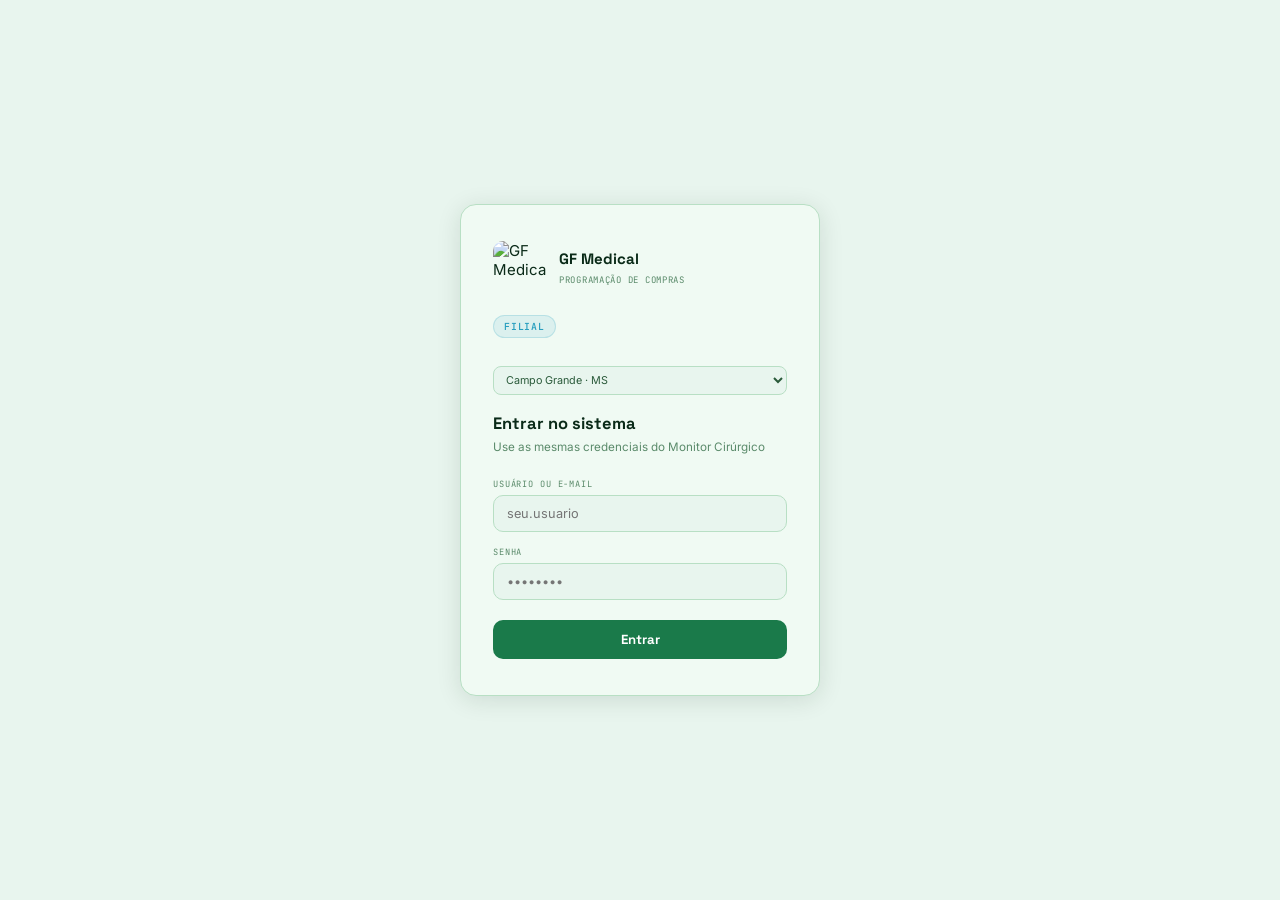
==== commit 2a5bdaed: "Login por nome de usuário: entrada por usuário ou e-mail em todas as páginas, senha provisória troca" ====
--- a/compras.html
+++ b/compras.html
@@ -18,6 +18,7 @@
 </script>
 <meta charset="UTF-8">
 <meta name="viewport" content="width=device-width, initial-scale=1.0, viewport-fit=cover">
+<script src="gf-login.js"></script>
 <title>Compras · GF Medical</title>
 <link href="https://fonts.googleapis.com/css2?family=Space+Grotesk:wght@300;400;500;600;700&family=JetBrains+Mono:wght@400;500&family=Inter:wght@300;400;500&display=swap" rel="stylesheet">
 <script src="https://cdnjs.cloudflare.com/ajax/libs/xlsx/0.18.5/xlsx.full.min.js"></script>
@@ -677,7 +678,7 @@
     <select class="filial-sel login-filial-sel" id="login-filial-sel" aria-label="Filial" onchange="trocarFilial(this.value)"><option value="cgr">Campo Grande · MS</option><option value="cba">Cuiabá · MT</option></select>
     <div class="login-title">Entrar no sistema</div>
     <div class="login-sub">Use as mesmas credenciais do Monitor Cirúrgico</div>
-    <div class="login-field"><label class="login-label" for="l-email">E-mail</label><input class="login-input" type="email" id="l-email" placeholder="seu@email.com" autocomplete="email"></div>
+    <div class="login-field"><label class="login-label" for="l-email">Usuário ou e-mail</label><input class="login-input" type="text" id="l-email" placeholder="seu.usuario" autocapitalize="none" autocomplete="email"></div>
     <div class="login-field"><label class="login-label" for="l-senha">Senha</label><input class="login-input" type="password" id="l-senha" placeholder="••••••••" autocomplete="current-password" onkeydown="if(event.key==='Enter')doLogin()"></div>
     <button class="login-btn" onclick="doLogin()">Entrar</button>
     <div class="login-err" id="l-err">E-mail ou senha incorretos.</div>
@@ -710,7 +711,6 @@
       <a class="nav-item" href="fretes.html"><span class="nav-icon">🚚</span> Controle de Fretes</a>
       <a class="nav-item" href="index.html"><span class="nav-icon">⬅</span> Monitor Cirúrgico</a>
       <a class="nav-item" href="index.html?hub=1" title="Abre a escolha de área do GF Hub sem pedir a senha de novo"><span class="nav-icon">🏠</span> GF Hub (trocar de área)</a>
-      <a class="nav-item" href="transferencias.html"><span class="nav-icon">🔁</span> Transferências entre filiais</a>
     </div>
     <div class="sidebar-footer">
       <div class="user-chip">
@@ -1060,7 +1060,7 @@
 const supabase = window._filialFixa ? createClient(BR.url, BR.key) : createClient(BR.url, BR.key, { auth: { storageKey: 'sb-' + BRANCH + '-auth' } });
 const auth = supabase.auth;
 const FILIAL = BRANCH.toUpperCase();
-const VERSAO = '2026-10-28.1';
+const VERSAO = '2026-11-05.1';
 const T = { est: 'compras_estoque', cons: 'compras_consignado', imp: 'compras_importacoes', cmo: 'compras_consumo', cfg: 'compras_config', pen: 'compras_pendente', ped: 'compras_pedidos', res: 'compras_reserva', cmoCli: 'compras_consumo_cliente', forn: 'compras_fornecedores', mod: 'compras_modelos', outra: 'compras_estoque_outra', hist: 'compras_consumo_hist' };
 
 const $ = id => document.getElementById(id);
@@ -1093,6 +1093,11 @@
 let _user = null, _readOnly = false, _operador = null, _role = null;
 const contaCompartilhada = () => /^comercial(mt)?@gfmedical/i.test(_user?.email || '');
 // mesma lista do Controle de Fretes / Monitor
+// Operadores de cada conta compartilhada (valem em qualquer unidade)
+const OPERADORES_CONTA = {
+  'comercialmt@gfmedical.net': ['Beatriz Helena Calil Barbosa','Cristina Luzia','Izabela Crozetta','Kauana da Silva Feitoza','Marcio Benedito Queiroz','Murilo Julio Sant Ana Pereira','Renata Franco de Lima','Roberto Alex Cândido','Starley Santos Silva','Wilson Cordeiro'],
+  'comercial@gfmedical.net': ['Eva Diana de Araujo','Gabriely Amorim Dias','Guido de Andrade Gandini','Igor dos Reis Silva','Jeferson Rodrigues Cruz','Larissa Amanda Bernardo do Valle','Luis Felipe Moura Braga','Marcella Fernandes Ricci','Marcos Gonçalves da Silva','Paulo Vitor Leite da Silva','Regiane da Silva Ramos','Thayz Benites Leonel','Tiago da Silva Siqueira'],
+};
 const OPERADORES = {
   CBA: ['Beatriz Helena Calil Barbosa', 'Cristina Luzia', 'Izabela Crozetta', 'Kauana da Silva Feitoza', 'Marcio Benedito Queiroz', 'Murilo Julio Sant Ana Pereira', 'Renata Franco de Lima', 'Roberto Alex Cândido', 'Starley Santos Silva', 'Wilson Cordeiro'],
   CGR: ['Eva Diana de Araujo', 'Gabriely Amorim Dias', 'Gustavo Ovídio Mussi Faverão', 'Igor dos Reis Silva', 'Larissa Amanda Bernardo do Valle', 'Luis Felipe Moura Braga', 'Marcella Fernandes Ricci', 'Marcos Gonçalves da Silva', 'Paulo Vitor Leite da Silva', 'Regiane da Silva Ramos', 'Thayz Benites Leonel', 'Tiago da Silva Siqueira'],
@@ -1105,7 +1110,7 @@
 }
 window.pedirOperador = () => {
   if (!contaCompartilhada()) return;
-  const nomes = [...new Set([...(OPERADORES[FILIAL] || []), ...Object.values(OPERADORES).flat()])];
+  const nomes = OPERADORES_CONTA[(_user?.email || '').toLowerCase()] || [...new Set([...(OPERADORES[FILIAL] || []), ...Object.values(OPERADORES).flat()])];
   $('op-sel').innerHTML = '<option value="">Selecione seu nome</option>' + nomes.map(n => `<option ${n === _operador ? 'selected' : ''}>${esc(n)}</option>`).join('') + '<option value="__outro">✏️ Outro (digitar)</option>';
   $('op-outro').style.display = 'none'; $('op-outro').value = '';
   $('modal-operador').classList.add('open');
@@ -1123,11 +1128,12 @@
 const quemSou = () => _operador ? `${_operador} (${_user?.email || ''})` : (_user?.email || null);
 window.doLogin = async () => {
   $('l-err').style.display = 'none';
-  const { error } = await auth.signInWithPassword({ email: $('l-email').value.trim(), password: $('l-senha').value });
+  const { error } = await auth.signInWithPassword({ email: window.gfLoginEmail($('l-email').value), password: $('l-senha').value });
   if (error) $('l-err').style.display = 'block';
 };
 window.doLogout = async () => { try { ['gf_fretes_operador', '_nomeComercialCGR'].forEach(k => sessionStorage.removeItem(k)); } catch (e) {} await auth.signOut(); location.reload(); };
 auth.onAuthStateChange((_e, session) => {
+  if (window.gfExigeTrocaSenha(session?.user)) return;
   const u = session?.user ?? null;
   if (u?.id === _user?.id) return;
   _user = u;
@@ -1138,7 +1144,7 @@
   // conta compartilhada (comercial@ / comercialmt@): pergunta quem está operando ao entrar
   if (contaCompartilhada() && !_operador) setTimeout(pedirOperador, 300);
   mostrarOperador();
-  supabase.from('usuarios').select('role').eq('id', u.id).maybeSingle().then(({ data: p }) => { _role = p?.role === 'operador' ? 'admin' : (p?.role || null); _readOnly = p?.role === 'visualizacao'; document.body.classList.toggle('readonly', _readOnly); if (ui.view === 'pedidos') render(); });
+  supabase.from('usuarios').select('role').eq('id', u.id).maybeSingle().then(({ data: p }) => { if (p?.role === 'pendente' || p?.role === 'recusado') { location.href = 'index.html'; return; } _role = p?.role === 'operador' ? 'admin' : (p?.role || null); _readOnly = p?.role === 'visualizacao'; document.body.classList.toggle('readonly', _readOnly); if (ui.view === 'pedidos') render(); });
   carregarTudo();
 });
 
@@ -3232,5 +3238,51 @@
 })();
 </script>
 <script src="aviso-transferencias.js" defer></script>
+<script>
+// Celular: o rodapé "Projeto em andamento" deixa de ficar fixo (cobria o conteúdo e os botões redondos)
+(function () {
+    const st = document.createElement('style');
+    st.textContent = '@media (max-width:680px){.rodape-gf{position:static!important;margin-top:18px;padding:10px 14px!important;font-size:.62rem!important}}';
+    document.head.appendChild(st);
+    const marcar = () => document.querySelectorAll('body > div, body > footer').forEach(el => {
+        if (!el.classList.contains('rodape-gf') && /Projeto em andamento/.test(el.textContent || '') && getComputedStyle(el).position === 'fixed') el.classList.add('rodape-gf');
+    });
+    if (document.readyState === 'loading') document.addEventListener('DOMContentLoaded', marcar); else marcar();
+    setTimeout(marcar, 1500);
+})();
+</script>
+<script>
+// Celular (até 680px): topo compacto — título + unidade, botões numa faixa que desliza, busca em largura total
+(function () {
+    const st = document.createElement('style');
+    st.textContent = `@media (max-width:680px){
+      .topbar{padding:8px 10px!important;gap:6px!important;row-gap:6px!important;flex-wrap:wrap!important;min-width:0;max-width:100vw;box-sizing:border-box;height:auto!important;min-height:0!important}
+      .topbar .page-title{flex:1 1 auto;min-width:0;font-size:.95rem!important;white-space:normal}
+      .topbar .mob-acoes{order:3;flex:1 1 100%;display:flex;gap:6px;overflow-x:auto;flex-wrap:nowrap;min-width:0;scrollbar-width:none;padding-bottom:2px}
+      .topbar .mob-acoes::-webkit-scrollbar{display:none}
+      .topbar .mob-acoes > *{flex-shrink:0;white-space:nowrap}
+      .topbar .sbox{order:4;flex:1 1 100%!important;min-width:0!important;width:auto!important;max-width:none!important}
+      .topbar .sbox input{min-width:0;width:100%}
+      .vtabs{overflow-x:auto!important;flex-wrap:nowrap!important;scrollbar-width:none}
+      .vtabs::-webkit-scrollbar{display:none}
+      .vtab{flex-shrink:0;white-space:nowrap}
+      .twrap{overflow-x:auto!important;-webkit-overflow-scrolling:touch;max-width:100%}
+      .page-content{min-width:0;max-width:100vw;box-sizing:border-box;padding-left:10px!important;padding-right:10px!important}
+      .main{min-width:0!important;max-width:100vw}
+      .vtabs{max-width:100vw;box-sizing:border-box}
+      .fbar{flex-wrap:wrap}
+    }`;
+    document.head.appendChild(st);
+    function arrumar() {
+        if (!window.matchMedia('(max-width:680px)').matches) return;
+        const tb = document.querySelector('.topbar'); if (!tb || tb.dataset.mob) return;
+        tb.dataset.mob = '1';
+        const ac = document.createElement('div'); ac.className = 'mob-acoes';
+        [...tb.children].forEach(el => { if (el.matches('.tbtn') && el.id !== 'btn-voltar') ac.appendChild(el); });
+        if (ac.children.length) tb.insertBefore(ac, tb.querySelector('.sbox'));
+    }
+    if (document.readyState === 'loading') document.addEventListener('DOMContentLoaded', arrumar); else arrumar();
+})();
+</script>
 </body>
 </html>
